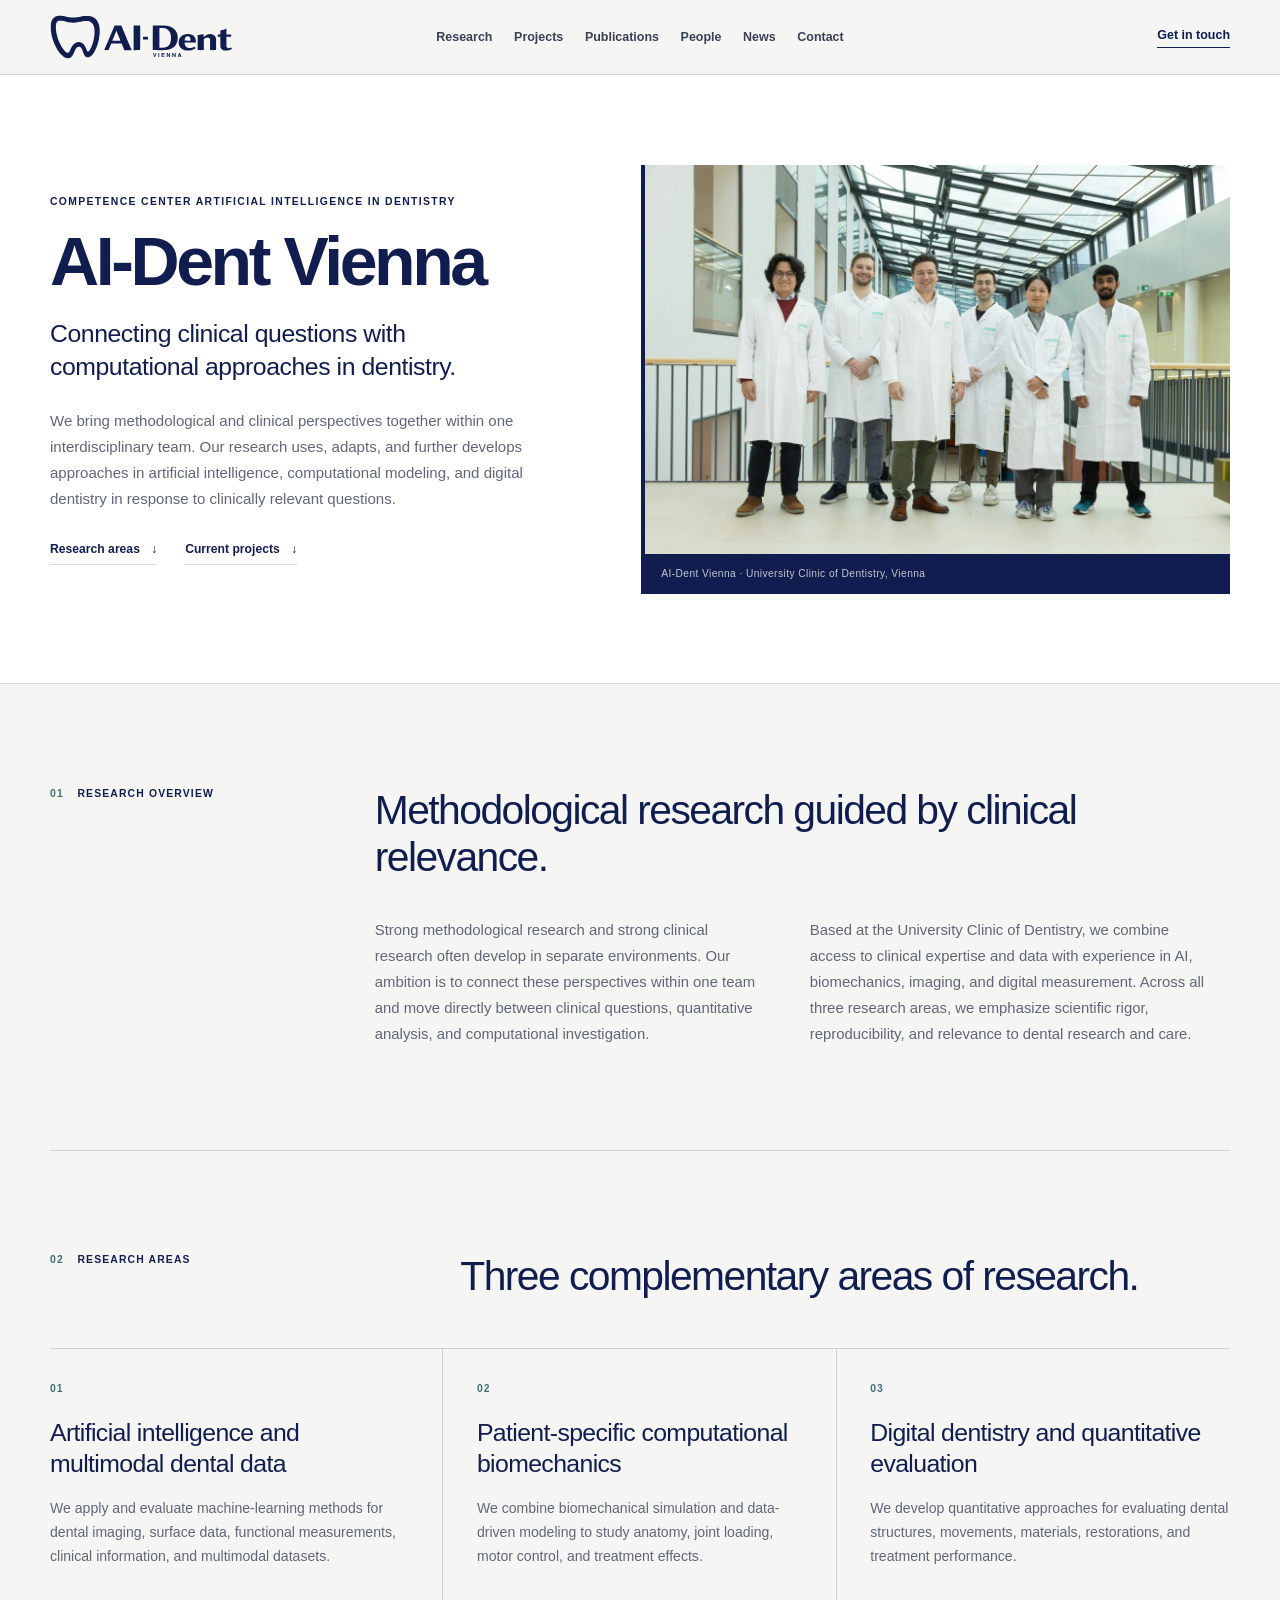
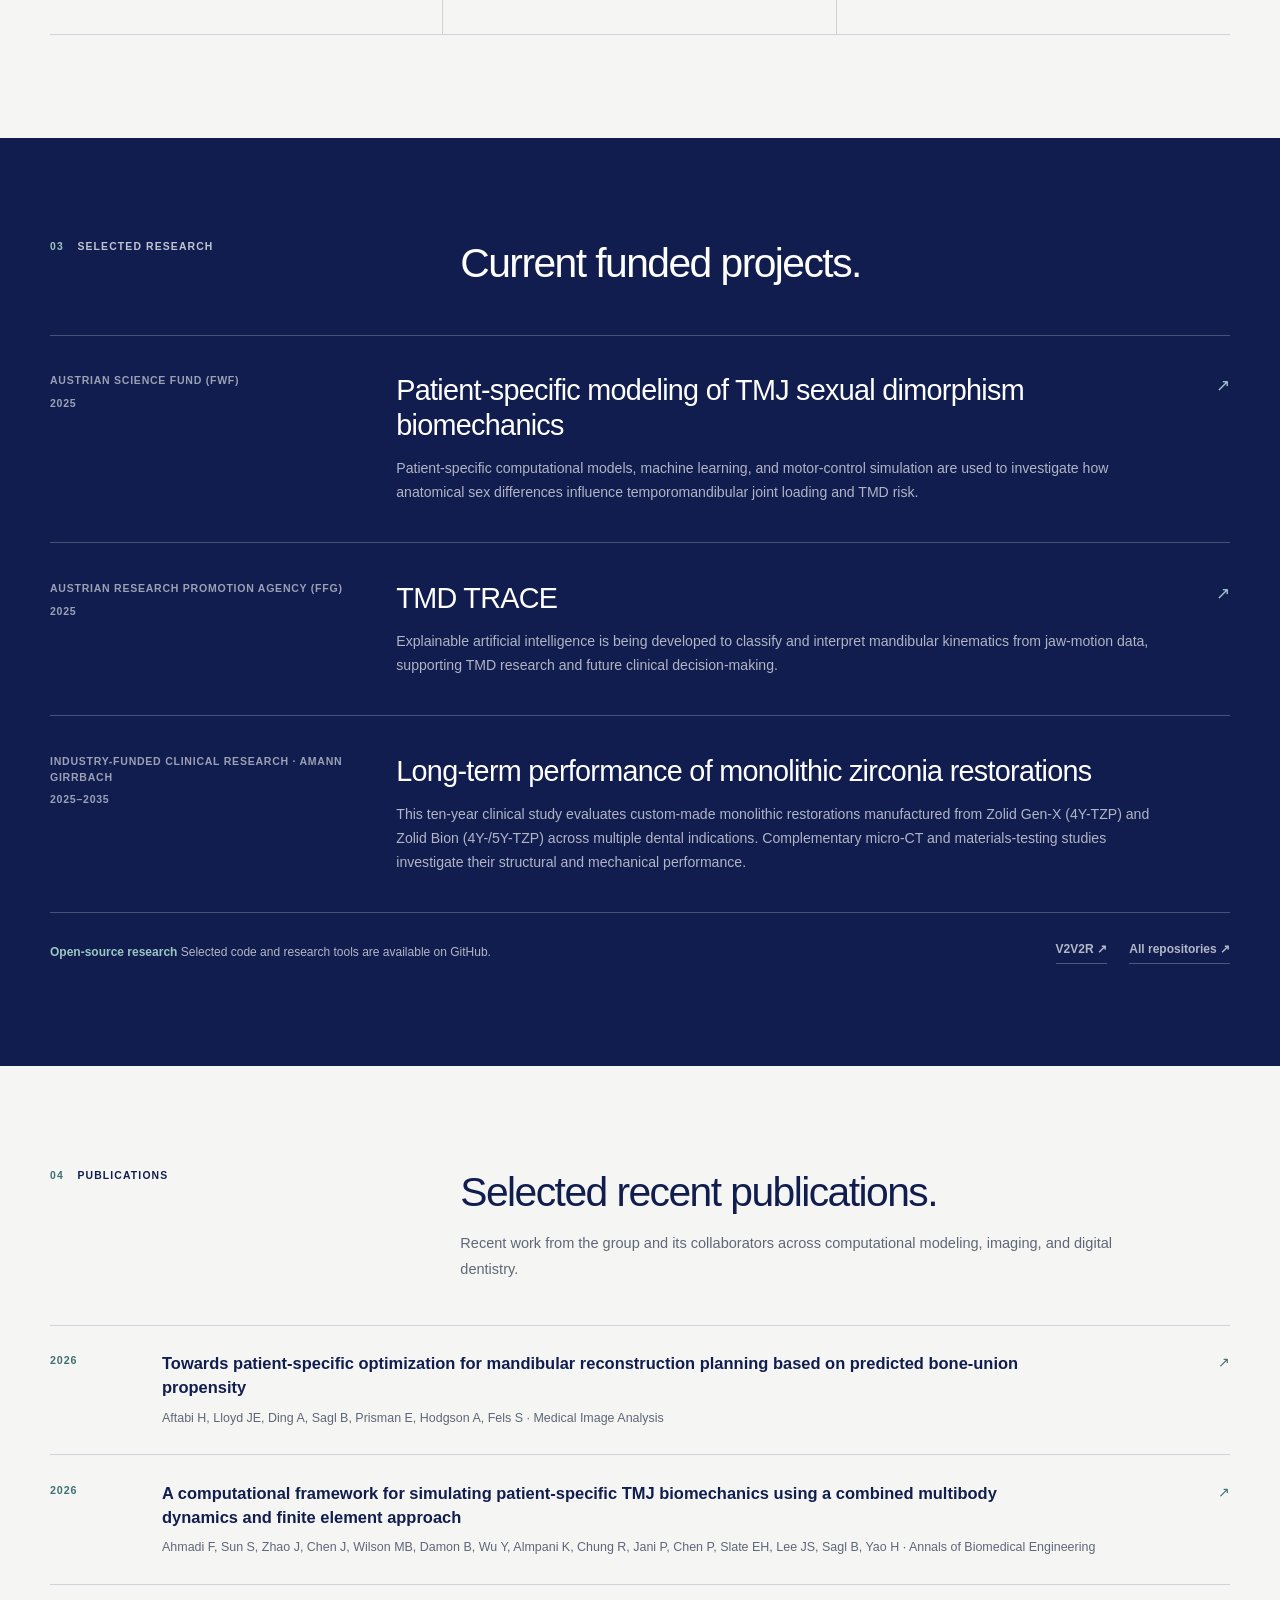
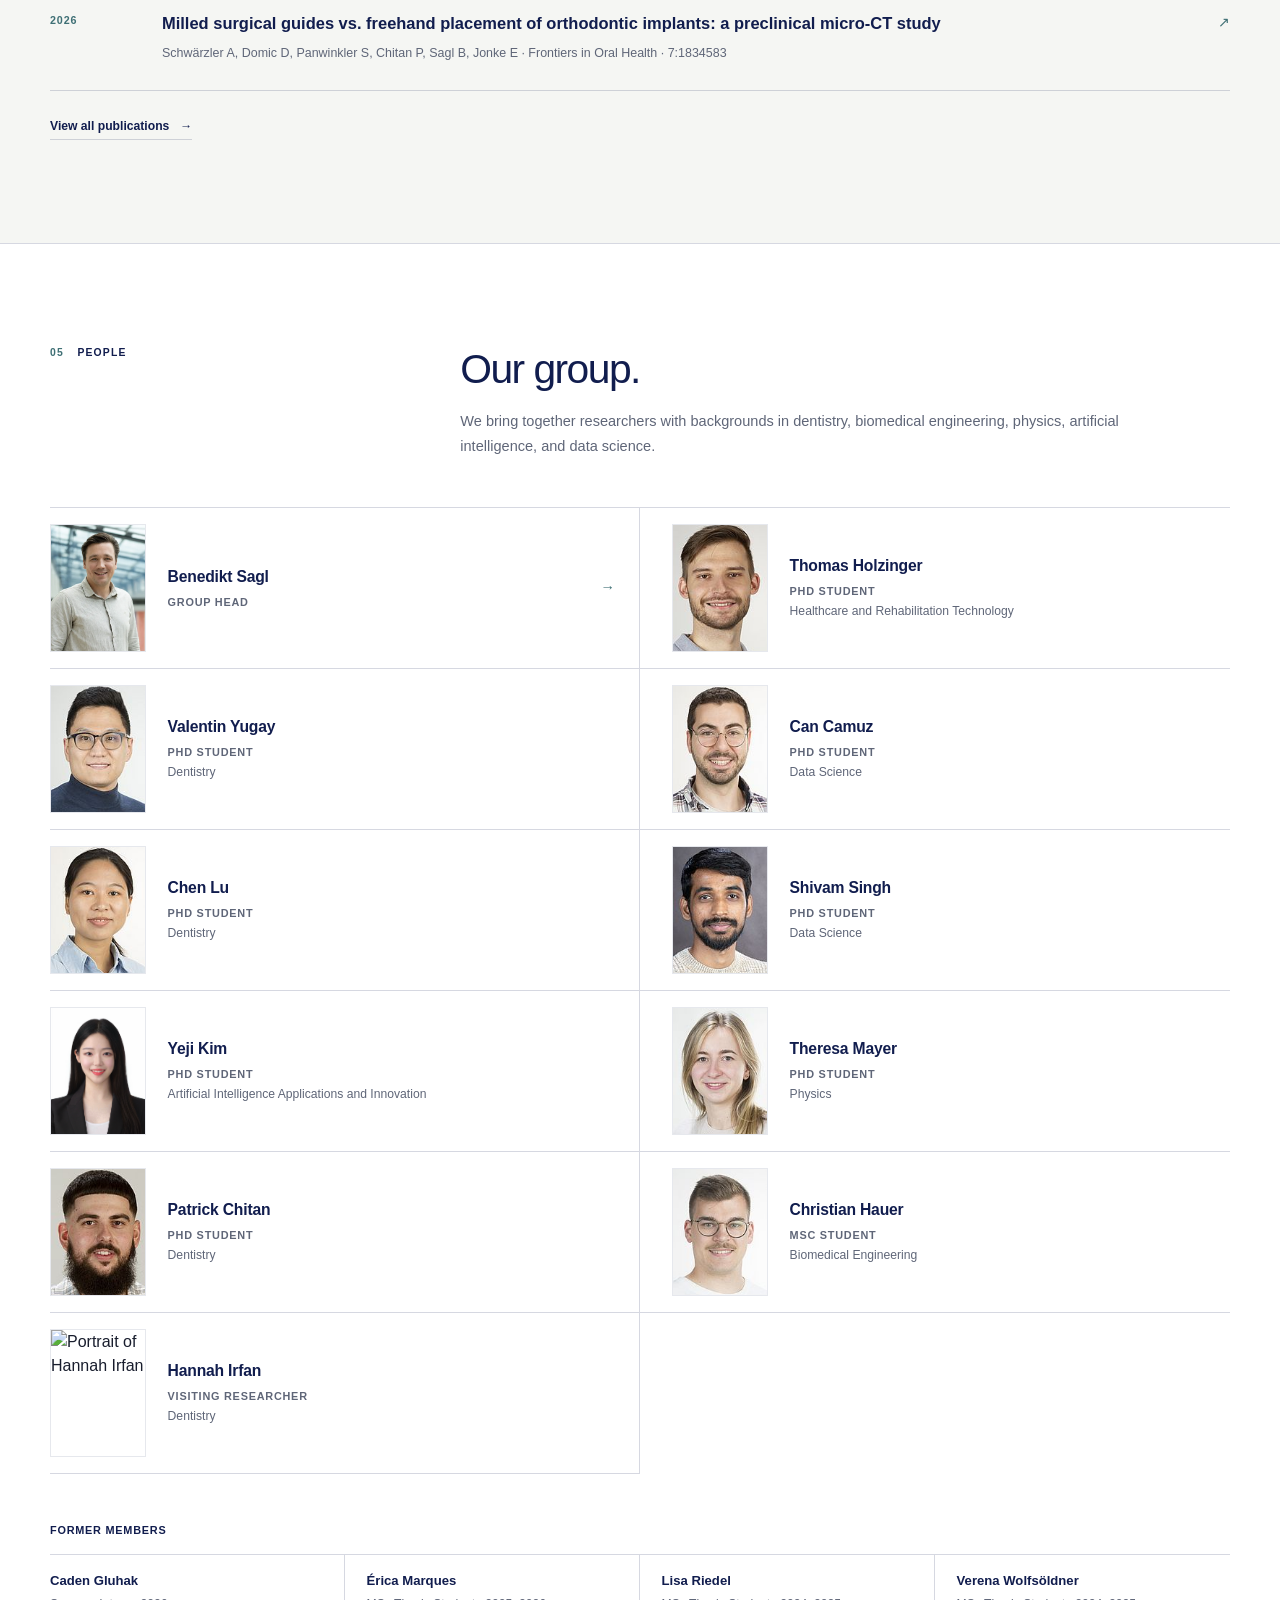
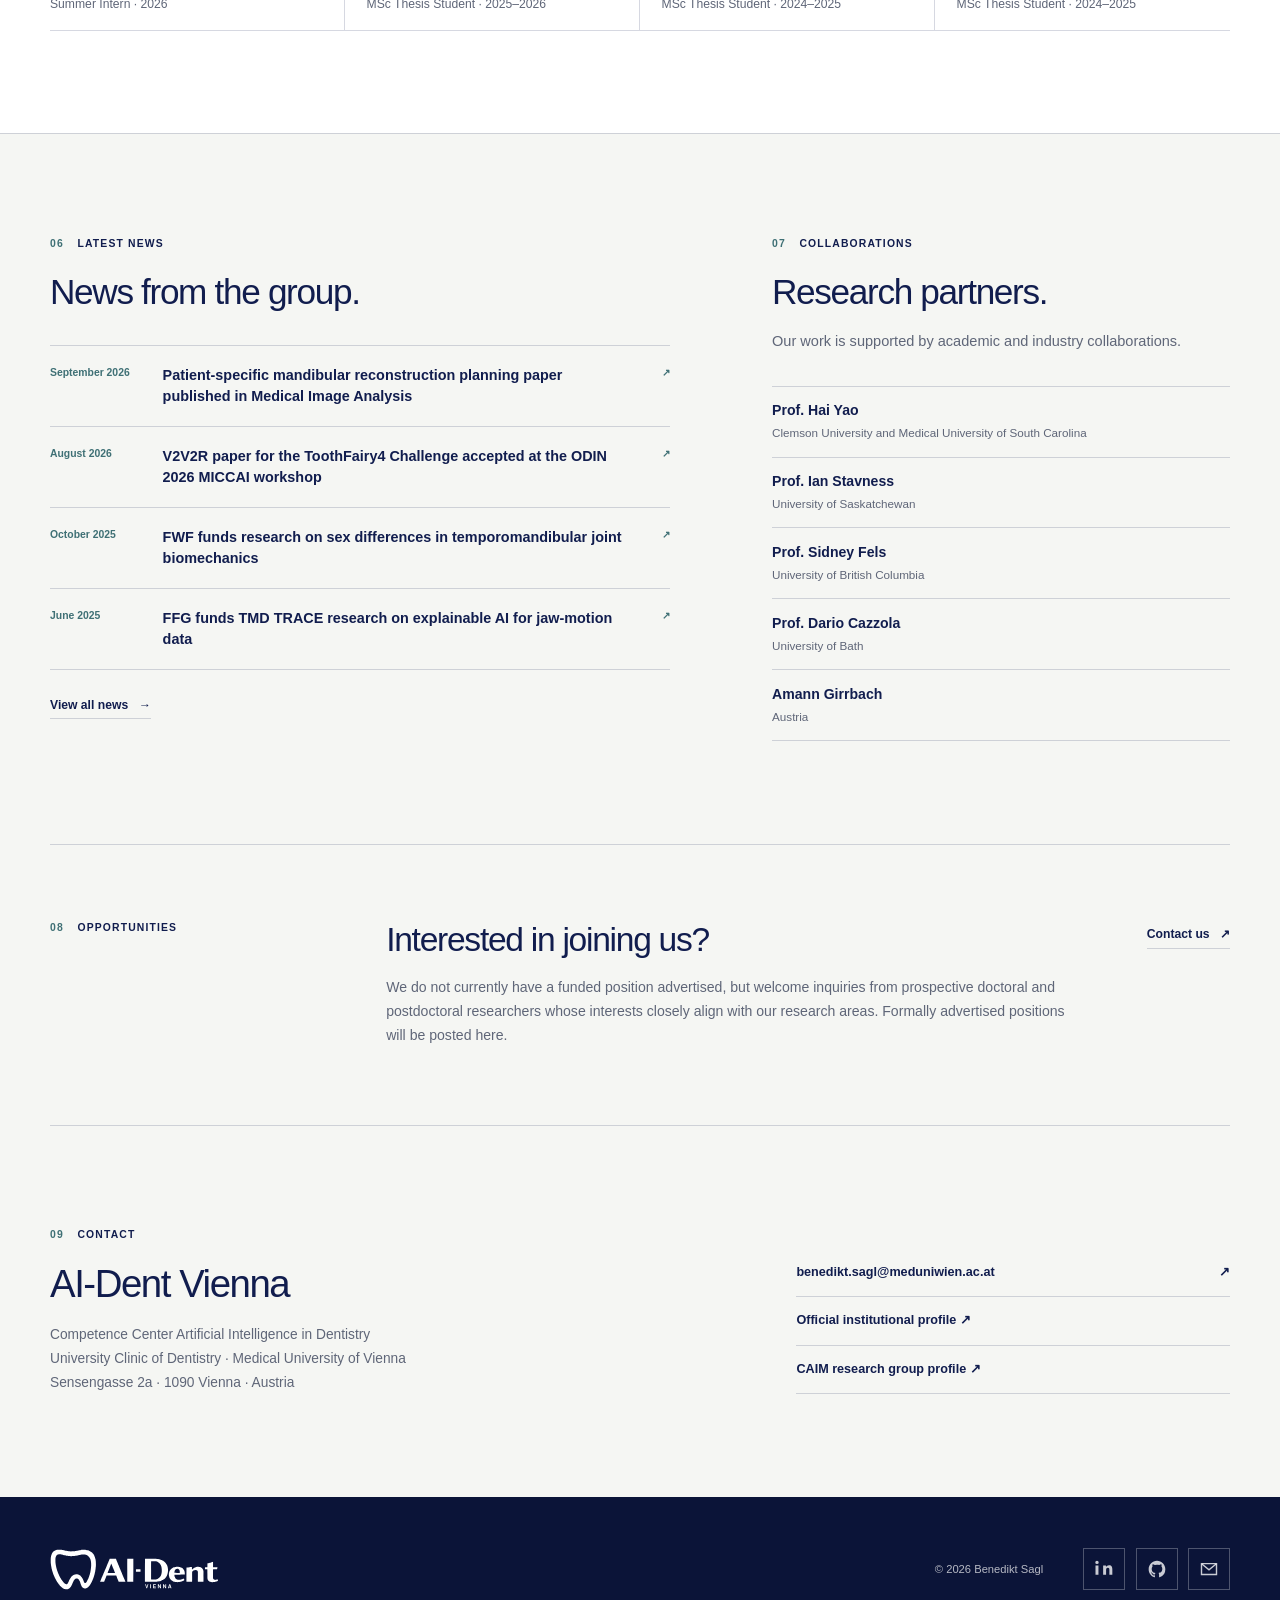
==== index.html @ 82ed61f4 "Add new person card for Hannah Irfan" ====
<!DOCTYPE html>
<html lang="en">
  <head>
    <meta charset="utf-8">
    <meta name="viewport" content="width=device-width, initial-scale=1">
    <link rel="preload" href="./brand/ai-dent-vienna-horizontal-navy.svg" as="image">
    <link rel="preload" href="./team/group.webp" as="image">
    <link rel="preload" href="./brand/ai-dent-vienna-horizontal-white.svg" as="image">
    <link rel="stylesheet" href="./_next/static/chunks/0bwqcjxw25rd7.css" data-precedence="next">
    <link rel="preload" as="script" fetchpriority="low" href="./_next/static/chunks/15xrurgzs99gv.js">
    <script src="./_next/static/chunks/0t2z5hkh7v~~b.js" async=""></script>
    <script src="./_next/static/chunks/07lhk_q6pmm3r.js" async=""></script>
    <script src="./_next/static/chunks/turbopack-08lz5pl99x_po.js" async=""></script>
    <script src="./_next/static/chunks/0dbhjjzl8qfwv.js" async=""></script>
    <title>AI-Dent Vienna | Artificial Intelligence in Dentistry</title>
    <meta name="description" content="AI-Dent Vienna is a research group led by Benedikt Sagl at the Medical University of Vienna, combining AI, computational biomechanics, and digital dentistry.">
    <link rel="canonical" href="https://aidentvienna.org/">
    <link rel="shortcut icon" href="./favicon.svg">
    <link rel="icon" href="./favicon.svg">
    <link rel="apple-touch-icon" href="./favicon.svg">
    <script src="./_next/static/chunks/03~yq9q893hmn.js" nomodule=""></script>
    <script type="application/ld+json">
      {
        "@context": "https://schema.org",
        "@type": "ResearchOrganization",
        "name": "AI-Dent Vienna",
        "alternateName": "Competence Center Artificial Intelligence in Dentistry",
        "url": "https://aidentvienna.org/",
        "email": "benedikt.sagl@meduniwien.ac.at",
        "parentOrganization": {
          "@type": "CollegeOrUniversity",
          "name": "Medical University of Vienna"
        },
        "founder": {
          "@type": "Person",
          "name": "Benedikt Sagl",
          "url": "https://aidentvienna.org/team/benedikt-sagl/"
        }
      }
    </script>
  </head>
  <body class="antialiased">
    <div hidden="">
      <!--$-->
      <!--/$-->
    </div>
    <a class="skip-link" href="#main-content">Skip to content</a>
    <header class="site-header">
      <div class="header-inner">
        <a class="brand-link" href="./" aria-label="AI-Dent Vienna home">
          <img src="./brand/ai-dent-vienna-horizontal-navy.svg" alt="AI-Dent Vienna" width="1260" height="300">
        </a>
        <nav class="desktop-nav" aria-label="Primary navigation">
          <a href="./#research">Research</a>
          <a href="./#projects">Projects</a>
          <a href="./publications/">Publications</a>
          <a href="./#team">People</a>
          <a href="./#news">News</a>
          <a href="./#contact">Contact</a>
        </nav>
        <a class="header-contact" href="mailto:benedikt.sagl@meduniwien.ac.at">Get in touch</a>
      </div>
      <nav class="mobile-nav" aria-label="Mobile navigation">
        <a href="./#research">Research</a>
        <a href="./#projects">Projects</a>
        <a href="./publications/">Publications</a>
        <a href="./#team">People</a>
        <a href="./#news">News</a>
        <a href="./#contact">Contact</a>
      </nav>
    </header>
    <main id="main-content">
      <section class="hero" id="top">
        <div class="hero-inner">
          <div class="hero-copy">
            <p class="eyebrow">Competence Center Artificial Intelligence in Dentistry</p>
            <h1>AI-Dent Vienna</h1>
            <p class="hero-statement">Connecting clinical questions with computational approaches in dentistry.</p>
            <p class="hero-intro">We bring methodological and clinical perspectives together within one interdisciplinary team. Our research uses, adapts, and further develops approaches in artificial intelligence, computational modeling, and digital dentistry in response to clinically relevant questions.</p>
            <div class="hero-links" aria-label="Explore the website">
              <a href="#research">Research areas <span aria-hidden="true">↓</span>
              </a>
              <a href="#projects">Current projects <span aria-hidden="true">↓</span>
              </a>
            </div>
          </div>
          <figure class="hero-photo">
            <img src="./team/group.webp" alt="Members of the AI-Dent Vienna research group at the University Clinic of Dentistry" width="2400" height="1600">
            <figcaption>AI-Dent Vienna · University Clinic of Dentistry, Vienna</figcaption>
          </figure>
        </div>
      </section>
      <section class="overview-section" id="about">
        <div class="section-label">
          <span>01</span>
          <p>Research overview</p>
        </div>
        <div class="overview-content">
          <h2>Methodological research guided by clinical relevance.</h2>
          <div class="overview-text">
            <p>Strong methodological research and strong clinical research often develop in separate environments. Our ambition is to connect these perspectives within one team and move directly between clinical questions, quantitative analysis, and computational investigation.</p>
            <p>Based at the University Clinic of Dentistry, we combine access to clinical expertise and data with experience in AI, biomechanics, imaging, and digital measurement. Across all three research areas, we emphasize scientific rigor, reproducibility, and relevance to dental research and care.</p>
          </div>
        </div>
      </section>
      <section class="research-section" id="research">
        <div class="section-heading">
          <div class="section-label">
            <span>02</span>
            <p>Research areas</p>
          </div>
          <h2>Three complementary areas of research.</h2>
        </div>
        <div class="research-grid">
          <article class="research-item">
            <span class="item-number">01</span>
            <h3>Artificial intelligence and multimodal dental data</h3>
            <p>We apply and evaluate machine-learning methods for dental imaging, surface data, functional measurements, clinical information, and multimodal datasets.</p>
          </article>
          <article class="research-item">
            <span class="item-number">02</span>
            <h3>Patient-specific computational biomechanics</h3>
            <p>We combine biomechanical simulation and data-driven modeling to study anatomy, joint loading, motor control, and treatment effects.</p>
          </article>
          <article class="research-item">
            <span class="item-number">03</span>
            <h3>Digital dentistry and quantitative evaluation</h3>
            <p>We develop quantitative approaches for evaluating dental structures, movements, materials, restorations, and treatment performance.</p>
          </article>
        </div>
      </section>
      <section class="projects-section" id="projects">
        <div class="projects-inner">
          <div class="section-heading projects-heading">
            <div class="section-label section-label-light">
              <span>03</span>
              <p>Selected research</p>
            </div>
            <h2>Current funded projects.</h2>
          </div>
          <div class="projects-list">
            <a href="https://www.meduniwien.ac.at/web/ueber-uns/news/2025/news-im-oktober-2025/fwf-foerdert-projekt-zu-geschlechterunterschieden-bei-kiefergelenkserkrankungen/" class="project-item" target="_blank" rel="noreferrer">
              <div class="project-meta">
                <span>Austrian Science Fund (FWF)</span>
                <span>2025</span>
              </div>
              <div class="project-copy">
                <h3>Patient-specific modeling of TMJ sexual dimorphism biomechanics</h3>
                <p>Patient-specific computational models, machine learning, and motor-control simulation are used to investigate how anatomical sex differences influence temporomandibular joint loading and TMD risk.</p>
              </div>
              <span class="project-arrow" aria-hidden="true">↗</span>
            </a>
            <a href="https://www.meduniwien.ac.at/web/ueber-uns/news/2025/news-im-juni-2025/benedikt-sagl-erhaelt-foerderung-des-ffg/" class="project-item" target="_blank" rel="noreferrer">
              <div class="project-meta">
                <span>Austrian Research Promotion Agency (FFG)</span>
                <span>2025</span>
              </div>
              <div class="project-copy">
                <h3>TMD TRACE</h3>
                <p>Explainable artificial intelligence is being developed to classify and interpret mandibular kinematics from jaw-motion data, supporting TMD research and future clinical decision-making.</p>
              </div>
              <span class="project-arrow" aria-hidden="true">↗</span>
            </a>
            <article class="project-item project-item-static">
              <div class="project-meta">
                <span>Industry-funded clinical research · Amann Girrbach</span>
                <span>2025–2035</span>
              </div>
              <div class="project-copy">
                <h3>Long-term performance of monolithic zirconia restorations</h3>
                <p>This ten-year clinical study evaluates custom-made monolithic restorations manufactured from Zolid Gen-X (4Y-TZP) and Zolid Bion (4Y-/5Y-TZP) across multiple dental indications. Complementary micro-CT and materials-testing studies investigate their structural and mechanical performance.</p>
              </div>
            </article>
          </div>
          <div class="open-source-row">
            <p>
              <span>Open-source research</span> Selected code and research tools are available on GitHub.</p>
            <div>
              <a href="https://github.com/CC-AIDent-Vienna/v2v2R" class="" target="_blank" rel="noreferrer">V2V2R ↗</a>
              <a href="https://github.com/orgs/CC-AIDent-Vienna/repositories" class="" target="_blank" rel="noreferrer">All repositories ↗</a>
            </div>
          </div>
        </div>
      </section>
      <section class="publications-section" id="publications">
        <div class="section-heading publications-heading">
          <div class="section-label">
            <span>04</span>
            <p>Publications</p>
          </div>
          <div>
            <h2>Selected recent publications.</h2>
            <p class="section-intro">Recent work from the group and its collaborators across computational modeling, imaging, and digital dentistry.</p>
          </div>
        </div>
        <div class="publication-list">
          <a href="https://www.sciencedirect.com/science/article/pii/S1361841526003506" class="publication-item publication-link" target="_blank" rel="noreferrer">
            <span>2026</span>
            <div>
              <h3>Towards patient-specific optimization for mandibular reconstruction planning based on predicted bone-union propensity</h3>
              <p>Aftabi H, Lloyd JE, Ding A, Sagl B, Prisman E, Hodgson A, Fels S · Medical Image Analysis</p>
            </div>
            <span class="publication-arrow" aria-hidden="true">↗</span>
          </a>
          <a href="https://doi.org/10.1007/s10439-026-04020-0" class="publication-item publication-link" target="_blank" rel="noreferrer">
            <span>2026</span>
            <div>
              <h3>A computational framework for simulating patient-specific TMJ biomechanics using a combined multibody dynamics and finite element approach</h3>
              <p>Ahmadi F, Sun S, Zhao J, Chen J, Wilson MB, Damon B, Wu Y, Almpani K, Chung R, Jani P, Chen P, Slate EH, Lee JS, Sagl B, Yao H · Annals of Biomedical Engineering</p>
            </div>
            <span class="publication-arrow" aria-hidden="true">↗</span>
          </a>
          <a href="https://doi.org/10.3389/froh.2026.1834583" class="publication-item publication-link" target="_blank" rel="noreferrer">
            <span>2026</span>
            <div>
              <h3>Milled surgical guides vs. freehand placement of orthodontic implants: a preclinical micro-CT study</h3>
              <p>Schwärzler A, Domic D, Panwinkler S, Chitan P, Sagl B, Jonke E · Frontiers in Oral Health · 7:1834583</p>
            </div>
            <span class="publication-arrow" aria-hidden="true">↗</span>
          </a>
        </div>
        <a href="./publications/" class="text-link">View all publications <span aria-hidden="true">→</span>
        </a>
      </section>
      <section class="team-section" id="team">
        <div class="team-inner">
          <div class="section-heading team-heading">
            <div class="section-label">
              <span>05</span>
              <p>People</p>
            </div>
            <div>
              <h2>Our group.</h2>
              <p class="section-intro">We bring together researchers with backgrounds in dentistry, biomedical engineering, physics, artificial intelligence, and data science.</p>
            </div>
          </div>
          <div class="team-grid">
            <a class="person-card person-card-link" href="./team/benedikt-sagl/">
              <img src="./team/benedikt-sagl.webp" alt="Portrait of Benedikt Sagl" width="160" height="160" loading="lazy">
              <div class="person-copy">
                <h3>Benedikt Sagl</h3>
                <p class="person-role">Group Head</p>
              </div>
              <span class="person-card-arrow" aria-hidden="true">→</span>
              <span class="sr-only">View the brief CV of <!-- -->Benedikt Sagl</span>
            </a>
            <article class="person-card">
              <img src="./team/thomas-holzinger.jpg" alt="Portrait of Thomas Holzinger" width="160" height="160" loading="lazy">
              <div class="person-copy">
                <h3>Thomas Holzinger</h3>
                <p class="person-role">PhD Student</p>
                <p class="person-background">Healthcare and Rehabilitation Technology</p>
              </div>
            </article>
            <article class="person-card">
              <img src="./team/valentin-yugay.jpg" alt="Portrait of Valentin Yugay" width="160" height="160" loading="lazy">
              <div class="person-copy">
                <h3>Valentin Yugay</h3>
                <p class="person-role">PhD Student</p>
                <p class="person-background">Dentistry</p>
              </div>
            </article>
            <article class="person-card">
              <img src="./team/can-camuz.jpg" alt="Portrait of Can Camuz" width="160" height="160" loading="lazy">
              <div class="person-copy">
                <h3>Can Camuz</h3>
                <p class="person-role">PhD Student</p>
                <p class="person-background">Data Science</p>
              </div>
            </article>
            <article class="person-card">
              <img src="./team/chen-lu.jpg" alt="Portrait of Chen Lu" width="160" height="160" loading="lazy">
              <div class="person-copy">
                <h3>Chen Lu</h3>
                <p class="person-role">PhD Student</p>
                <p class="person-background">Dentistry</p>
              </div>
            </article>
            <article class="person-card">
              <img src="./team/shivam-singh.jpg" alt="Portrait of Shivam Singh" width="160" height="160" loading="lazy">
              <div class="person-copy">
                <h3>Shivam Singh</h3>
                <p class="person-role">PhD Student</p>
                <p class="person-background">Data Science</p>
              </div>
            </article>
            <article class="person-card">
              <img src="./team/yeji-kim.png" alt="Portrait of Yeji Kim" width="160" height="160" loading="lazy">
              <div class="person-copy">
                <h3>Yeji Kim</h3>
                <p class="person-role">PhD Student</p>
                <p class="person-background">Artificial Intelligence Applications and Innovation</p>
              </div>
            </article>
            <article class="person-card">
              <img src="./team/theresa-mayer.jpg" alt="Portrait of Theresa Mayer" width="160" height="160" loading="lazy">
              <div class="person-copy">
                <h3>Theresa Mayer</h3>
                <p class="person-role">PhD Student</p>
                <p class="person-background">Physics</p>
              </div>
            </article>
            <article class="person-card">
              <img src="./team/patrick-chitan.png" alt="Portrait of Patrick Chitan" width="160" height="160" loading="lazy">
              <div class="person-copy">
                <h3>Patrick Chitan</h3>
                <p class="person-role">PhD Student</p>
                <p class="person-background">Dentistry</p>
              </div>
            </article>
            <article class="person-card">
              <img src="./team/christian-hauer.png" alt="Portrait of Christian Hauer" width="160" height="160" loading="lazy">
              <div class="person-copy">
                <h3>Christian Hauer</h3>
                <p class="person-role">MSc Student</p>
                <p class="person-background">Biomedical Engineering</p>
              </div>
            </article>                      
          <article class="person-card">
            <img src="./team/hannah-irfan.webp" alt="Portrait of Hannah Irfan" width="160" height="160" loading="lazy">
            <div class="person-copy">
              <h3>Hannah Irfan</h3>
              <p class="person-role">Visiting Researcher</p>
              <p class="person-background">Dentistry</p>
          </div>
          </article>
          </div>
          <div class="former-members">
            <h3>Former members</h3>
            <ul class="former-members-list">
              <li>
                <span class="former-member-name">Caden Gluhak</span>
                <span class="former-member-details">Summer Intern · 2026</span>
              </li>
              <li>
                <span class="former-member-name">Érica Marques</span>
                <span class="former-member-details">MSc Thesis Student · 2025–2026</span>
              </li>
              <li>
                <span class="former-member-name">Lisa Riedel</span>
                <span class="former-member-details">MSc Thesis Student · 2024–2025</span>
              </li>
              <li>
                <span class="former-member-name">Verena Wolfsöldner</span>
                <span class="former-member-details">MSc Thesis Student · 2024–2025</span>
              </li>
            </ul>
          </div>
        </div>
      </section>
      <section class="updates-section" id="news">
        <div class="updates-grid">
          <div class="news-column">
            <div class="section-label compact-label">
              <span>06</span>
              <p>Latest news</p>
            </div>
            <h2>News from the group.</h2>
            <div class="news-list">
              <a href="https://www.sciencedirect.com/science/article/pii/S1361841526003506" class="news-item" target="_blank" rel="noreferrer">
                <span>September 2026</span>
                <h3>Patient-specific mandibular reconstruction planning paper published in Medical Image Analysis</h3>
                <span aria-hidden="true">↗</span>
              </a>
              <a href="https://github.com/CC-AIDent-Vienna/v2v2R" class="news-item" target="_blank" rel="noreferrer">
                <span>August 2026</span>
                <h3>V2V2R paper for the ToothFairy4 Challenge accepted at the ODIN 2026 MICCAI workshop</h3>
                <span aria-hidden="true">↗</span>
              </a>
              <a href="https://www.meduniwien.ac.at/web/ueber-uns/news/2025/news-im-oktober-2025/fwf-foerdert-projekt-zu-geschlechterunterschieden-bei-kiefergelenkserkrankungen/" class="news-item" target="_blank" rel="noreferrer">
                <span>October 2025</span>
                <h3>FWF funds research on sex differences in temporomandibular joint biomechanics</h3>
                <span aria-hidden="true">↗</span>
              </a>
              <a href="https://www.meduniwien.ac.at/web/ueber-uns/news/2025/news-im-juni-2025/benedikt-sagl-erhaelt-foerderung-des-ffg/" class="news-item" target="_blank" rel="noreferrer">
                <span>June 2025</span>
                <h3>FFG funds TMD TRACE research on explainable AI for jaw-motion data</h3>
                <span aria-hidden="true">↗</span>
              </a>
            </div>
            <a class="text-link" href="news/">View all news <span aria-hidden="true">→</span></a>
          </div>
          <div class="collaborators-column">
            <div class="section-label compact-label">
              <span>07</span>
              <p>Collaborations</p>
            </div>
            <h2>Research partners.</h2>
            <p class="section-intro">Our work is supported by academic and industry collaborations.</p>
            <div class="collaborator-list">
              <div class="collaborator-item">
                <h3>Prof. Hai Yao</h3>
                <p>Clemson University and Medical University of South Carolina</p>
              </div>
              <div class="collaborator-item">
                <h3>Prof. Ian Stavness</h3>
                <p>University of Saskatchewan</p>
              </div>
              <div class="collaborator-item">
                <h3>Prof. Sidney Fels</h3>
                <p>University of British Columbia</p>
              </div>
              <div class="collaborator-item">
                <h3>Prof. Dario Cazzola</h3>
                <p>University of Bath</p>
              </div>
              <div class="collaborator-item">
                <h3>Amann Girrbach</h3>
                <p>Austria</p>
              </div>
            </div>
          </div>
        </div>
      </section>
      <section class="opportunities-section" id="opportunities">
        <div class="section-label">
          <span>08</span>
          <p>Opportunities</p>
        </div>
        <div>
          <h2>Interested in joining us?</h2>
          <p>We do not currently have a funded position advertised, but welcome inquiries from prospective doctoral and postdoctoral researchers whose interests closely align with our research areas. Formally advertised positions will be posted here.</p>
        </div>
        <a class="text-link" href="mailto:benedikt.sagl@meduniwien.ac.at">Contact us <span aria-hidden="true">↗</span>
        </a>
      </section>
      <section class="contact-section" id="contact">
        <div>
          <div class="section-label contact-label">
            <span>09</span>
            <p>Contact</p>
          </div>
          <h2>AI-Dent Vienna</h2>
          <p>Competence Center Artificial Intelligence in Dentistry<br>University Clinic of Dentistry · Medical University of Vienna<br>Sensengasse 2a · 1090 Vienna · Austria</p>
        </div>
        <div class="contact-links">
          <a href="mailto:benedikt.sagl@meduniwien.ac.at">benedikt.sagl@meduniwien.ac.at <span aria-hidden="true">↗</span>
          </a>
          <a href="https://www.unizahnklinik-wien.at/forschung/grundlagenforschung/competence-center-artificial-intelligence/" class="" target="_blank" rel="noreferrer">Official institutional profile ↗</a>
          <a href="https://caim.meduniwien.ac.at/en/labs/ai-dent-sagl-group/" class="" target="_blank" rel="noreferrer">CAIM research group profile ↗</a>
        </div>
      </section>
    </main>
    <footer class="site-footer">
      <div class="footer-inner">
        <img src="./brand/ai-dent-vienna-horizontal-white.svg" alt="AI-Dent Vienna" width="1260" height="300">
        <p>© <!-- -->2026<!-- --> Benedikt Sagl</p>
        <div class="social-links" aria-label="AI-Dent Vienna online">
          <a href="https://www.linkedin.com/in/benedikt-sagl/" class="social-link" target="_blank" rel="noreferrer">
            <svg viewbox="0 0 24 24" aria-hidden="true">
              <path fill="currentColor" d="M5.35 7.65H1.8V19h3.55V7.65ZM3.58 2A2.06 2.06 0 1 0 3.6 6.12 2.06 2.06 0 0 0 3.58 2ZM18.08 7.38a4.08 4.08 0 0 0-3.67 2.02h-.05V7.65h-3.4V19h3.54v-5.62c0-1.48.28-2.92 2.12-2.92 1.82 0 1.84 1.7 1.84 3.02V19H22v-6.23c0-3.06-.66-5.39-3.92-5.39Z"></path>
            </svg>
            <span class="sr-only">Benedikt Sagl on LinkedIn</span>
          </a>
          <a href="https://github.com/CC-AIDent-Vienna" class="social-link" target="_blank" rel="noreferrer">
            <svg viewbox="0 0 24 24" aria-hidden="true">
              <path fill="currentColor" d="M12 2C6.48 2 2 6.6 2 12.27c0 4.53 2.87 8.38 6.84 9.74.5.1.68-.22.68-.49v-1.91c-2.78.62-3.37-1.2-3.37-1.2-.45-1.18-1.11-1.5-1.11-1.5-.91-.64.07-.62.07-.62 1 .08 1.53 1.06 1.53 1.06.9 1.57 2.35 1.12 2.92.85.09-.67.35-1.12.64-1.38-2.22-.26-4.56-1.14-4.56-5.08 0-1.12.39-2.04 1.03-2.76-.1-.26-.45-1.31.1-2.72 0 0 .84-.28 2.75 1.05A9.34 9.34 0 0 1 12 6.97c.85 0 1.69.12 2.49.34 1.91-1.33 2.75-1.05 2.75-1.05.55 1.41.2 2.46.1 2.72.64.72 1.03 1.64 1.03 2.76 0 3.95-2.34 4.82-4.57 5.07.36.32.68.95.68 1.91v2.8c0 .27.18.59.69.49A10.25 10.25 0 0 0 22 12.27C22 6.6 17.52 2 12 2Z"></path>
            </svg>
            <span class="sr-only">AI-Dent Vienna on GitHub</span>
          </a>
          <a href="mailto:benedikt.sagl@meduniwien.ac.at" class="social-link">
            <svg viewbox="0 0 24 24" aria-hidden="true" fill="none">
              <path d="M3 5.5h18v13H3z" stroke="currentColor"></path>
              <path d="m3.5 6 8.5 7 8.5-7" stroke="currentColor"></path>
            </svg>
            <span class="sr-only">Email AI-Dent Vienna</span>
          </a>
        </div>
      </div>
    </footer>
    <!--$-->
    <!--/$-->
    <script src="./_next/static/chunks/15xrurgzs99gv.js" id="_R_" async=""></script>
    <script>(self.__next_f=self.__next_f||[]).push([0])</script>
    <script>self.__next_f.push([1,"1:\"$Sreact.fragment\"\n2:I[39756,[\"/_next/static/chunks/0dbhjjzl8qfwv.js\"],\"default\"]\n3:I[37457,[\"/_next/static/chunks/0dbhjjzl8qfwv.js\"],\"default\"]\n10:I[68027,[\"/_next/static/chunks/0dbhjjzl8qfwv.js\"],\"default\",1]\n:HL[\"/_next/static/chunks/0bwqcjxw25rd7.css\",\"style\"]\n:HL[\"/brand/ai-dent-vienna-horizontal-navy.svg\",\"image\"]\n:HL[\"/team/group.webp\",\"image\"]\n"])</script>
    <script>self.__next_f.push([1,"0:{\"P\":null,\"c\":[\"\",\"\"],\"q\":\"\",\"i\":false,\"f\":[[[\"\",{\"children\":[\"__PAGE__\",{}]},\"$undefined\",\"$undefined\",16],[[\"$\",\"$1\",\"c\",{\"children\":[[[\"$\",\"link\",\"0\",{\"rel\":\"stylesheet\",\"href\":\"/_next/static/chunks/0bwqcjxw25rd7.css\",\"precedence\":\"next\",\"crossOrigin\":\"$undefined\",\"nonce\":\"$undefined\"}],[\"$\",\"script\",\"script-0\",{\"src\":\"/_next/static/chunks/0dbhjjzl8qfwv.js\",\"async\":true,\"nonce\":\"$undefined\"}]],[\"$\",\"html\",null,{\"lang\":\"en\",\"children\":[\"$\",\"body\",null,{\"className\":\"antialiased\",\"children\":[\"$\",\"$L2\",null,{\"parallelRouterKey\":\"children\",\"error\":\"$undefined\",\"errorStyles\":\"$undefined\",\"errorScripts\":\"$undefined\",\"template\":[\"$\",\"$L3\",null,{}],\"templateStyles\":\"$undefined\",\"templateScripts\":\"$undefined\",\"notFound\":[[[\"$\",\"title\",null,{\"children\":\"404: This page could not be found.\"}],[\"$\",\"div\",null,{\"style\":{\"fontFamily\":\"system-ui,\\\"Segoe UI\\\",Roboto,Helvetica,Arial,sans-serif,\\\"Apple Color Emoji\\\",\\\"Segoe UI Emoji\\\"\",\"height\":\"100vh\",\"textAlign\":\"center\",\"display\":\"flex\",\"flexDirection\":\"column\",\"alignItems\":\"center\",\"justifyContent\":\"center\"},\"children\":[\"$\",\"div\",null,{\"children\":[[\"$\",\"style\",null,{\"dangerouslySetInnerHTML\":{\"__html\":\"body{color:#000;background:#fff;margin:0}.next-error-h1{border-right:1px solid rgba(0,0,0,.3)}@media (prefers-color-scheme:dark){body{color:#fff;background:#000}.next-error-h1{border-right:1px solid rgba(255,255,255,.3)}}\"}}],[\"$\",\"h1\",null,{\"className\":\"next-error-h1\",\"style\":{\"display\":\"inline-block\",\"margin\":\"0 20px 0 0\",\"padding\":\"0 23px 0 0\",\"fontSize\":24,\"fontWeight\":500,\"verticalAlign\":\"top\",\"lineHeight\":\"49px\"},\"children\":404}],[\"$\",\"div\",null,{\"style\":{\"display\":\"inline-block\"},\"children\":[\"$\",\"h2\",null,{\"style\":{\"fontSize\":14,\"fontWeight\":400,\"lineHeight\":\"49px\",\"margin\":0},\"children\":\"This page could not be found.\"}]}]]}]}]],[]],\"forbidden\":\"$undefined\",\"unauthorized\":\"$undefined\"}]}]}]]}],{\"children\":[[\"$\",\"$1\",\"c\",{\"children\":[[[\"$\",\"a\",null,{\"className\":\"skip-link\",\"href\":\"#main-content\",\"children\":\"Skip to content\"}],[\"$\",\"header\",null,{\"className\":\"site-header\",\"children\":[[\"$\",\"div\",null,{\"className\":\"header-inner\",\"children\":[[\"$\",\"a\",null,{\"className\":\"brand-link\",\"href\":\"/\",\"aria-label\":\"AI-Dent Vienna home\",\"children\":[\"$\",\"img\",null,{\"src\":\"/brand/ai-dent-vienna-horizontal-navy.svg\",\"alt\":\"AI-Dent Vienna\",\"width\":\"1260\",\"height\":\"300\"}]}],[\"$\",\"nav\",null,{\"className\":\"desktop-nav\",\"aria-label\":\"Primary navigation\",\"children\":[[\"$\",\"a\",null,{\"href\":\"/#research\",\"children\":\"Research\"}],[\"$\",\"a\",null,{\"href\":\"/#projects\",\"children\":\"Projects\"}],[\"$\",\"a\",null,{\"href\":\"/publications\",\"children\":\"Publications\"}],[\"$\",\"a\",null,{\"href\":\"/#team\",\"children\":\"People\"}],[\"$\",\"a\",null,{\"href\":\"/#news\",\"children\":\"News\"}],[\"$\",\"a\",null,{\"href\":\"/#contact\",\"children\":\"Contact\"}]]}],[\"$\",\"a\",null,{\"className\":\"header-contact\",\"href\":\"mailto:benedikt.sagl@meduniwien.ac.at\",\"children\":\"Get in touch\"}]]}],[\"$\",\"nav\",null,{\"className\":\"mobile-nav\",\"aria-label\":\"Mobile navigation\",\"children\":[[\"$\",\"a\",null,{\"href\":\"/#research\",\"children\":\"Research\"}],[\"$\",\"a\",null,{\"href\":\"/#projects\",\"children\":\"Projects\"}],[\"$\",\"a\",null,{\"href\":\"/publications\",\"children\":\"Publications\"}],[\"$\",\"a\",null,{\"href\":\"/#team\",\"children\":\"People\"}],[\"$\",\"a\",null,{\"href\":\"/#news\",\"children\":\"News\"}],[\"$\",\"a\",null,{\"href\":\"/#contact\",\"children\":\"Contact\"}]]}]]}],[\"$\",\"main\",null,{\"id\":\"main-content\",\"children\":[[\"$\",\"section\",null,{\"className\":\"hero\",\"id\":\"top\",\"children\":[\"$\",\"div\",null,{\"className\":\"hero-inner\",\"children\":[[\"$\",\"div\",null,{\"className\":\"hero-copy\",\"children\":[[\"$\",\"p\",null,{\"className\":\"eyebrow\",\"children\":\"Competence Center Artificial Intelligence in Dentistry\"}],[\"$\",\"h1\",null,{\"children\":\"AI-Dent Vienna\"}],[\"$\",\"p\",null,{\"className\":\"hero-statement\",\"children\":\"Connecting clinical questions with computational approaches in dentistry.\"}],[\"$\",\"p\",null,{\"className\":\"hero-intro\",\"children\":\"We bring methodological and clinical perspectives together within one interdisciplinary team. Our research uses, adapts, and further develops approaches in artificial intelligence, computational modeling, and digital dentistry in response to clinically relevant questions.\"}],[\"$\",\"div\",null,{\"className\":\"hero-links\",\"aria-label\":\"Explore the website\",\"children\":[[\"$\",\"a\",null,{\"href\":\"#research\",\"children\":[\"Research areas \",[\"$\",\"span\",null,{\"aria-hidden\":\"true\",\"children\":\"↓\"}]]}],[\"$\",\"a\",null,{\"href\":\"#projects\",\"children\":[\"Current projects \",[\"$\",\"span\",null,{\"aria-hidden\":\"true\",\"children\":\"↓\"}]]}]]}]]}],[\"$\",\"figure\",null,{\"className\":\"hero-photo\",\"children\":[[\"$\",\"img\",null,{\"src\":\"/team/group.webp\",\"alt\":\"Members of the AI-Dent Vienna research group at the University Clinic of Dentistry\",\"width\":\"2400\",\"height\":\"1600\"}],\"$L4\"]}]]}]}],\"$L5\",\"$L6\",\"$L7\",\"$L8\",\"$L9\",\"$La\",\"$Lb\",\"$Lc\"]}],\"$Ld\"],null,\"$Le\"]}],{},null,false,null]},null,false,null],\"$Lf\",false]],\"m\":\"$undefined\",\"G\":[\"$10\",[\"$L11\"]],\"S\":true,\"h\":null,\"s\":\"$undefined\",\"l\":\"$undefined\",\"p\":\"$undefined\",\"d\":\"$undefined\",\"b\":\"wd0xWJQnYktEUK6Ac0LHb\"}\n"])</script>
    <script>self.__next_f.push([1,"15:I[97367,[\"/_next/static/chunks/0dbhjjzl8qfwv.js\"],\"OutletBoundary\"]\n16:\"$Sreact.suspense\"\n18:I[97367,[\"/_next/static/chunks/0dbhjjzl8qfwv.js\"],\"ViewportBoundary\"]\n1a:I[97367,[\"/_next/static/chunks/0dbhjjzl8qfwv.js\"],\"MetadataBoundary\"]\n:HL[\"/brand/ai-dent-vienna-horizontal-white.svg\",\"image\"]\n4:[\"$\",\"figcaption\",null,{\"children\":\"AI-Dent Vienna · University Clinic of Dentistry, Vienna\"}]\n5:[\"$\",\"section\",null,{\"className\":\"overview-section\",\"id\":\"about\",\"children\":[[\"$\",\"div\",null,{\"className\":\"section-label\",\"children\":[[\"$\",\"span\",null,{\"children\":\"01\"}],[\"$\",\"p\",null,{\"children\":\"Research overview\"}]]}],[\"$\",\"div\",null,{\"className\":\"overview-content\",\"children\":[[\"$\",\"h2\",null,{\"children\":\"Methodological research guided by clinical relevance.\"}],[\"$\",\"div\",null,{\"className\":\"overview-text\",\"children\":[[\"$\",\"p\",null,{\"children\":\"Strong methodological research and strong clinical research often develop in separate environments. Our ambition is to connect these perspectives within one team and move directly between clinical questions, quantitative analysis, and computational investigation.\"}],[\"$\",\"p\",null,{\"children\":\"Based at the University Clinic of Dentistry, we combine access to clinical expertise and data with experience in AI, biomechanics, imaging, and digital measurement. Across all three research areas, we emphasize scientific rigor, reproducibility, and relevance to dental research and care.\"}]]}]]}]]}]\n"])</script>
    <script>self.__next_f.push([1,"6:[\"$\",\"section\",null,{\"className\":\"research-section\",\"id\":\"research\",\"children\":[[\"$\",\"div\",null,{\"className\":\"section-heading\",\"children\":[[\"$\",\"div\",null,{\"className\":\"section-label\",\"children\":[[\"$\",\"span\",null,{\"children\":\"02\"}],[\"$\",\"p\",null,{\"children\":\"Research areas\"}]]}],[\"$\",\"h2\",null,{\"children\":\"Three complementary areas of research.\"}]]}],[\"$\",\"div\",null,{\"className\":\"research-grid\",\"children\":[[\"$\",\"article\",\"01\",{\"className\":\"research-item\",\"children\":[[\"$\",\"span\",null,{\"className\":\"item-number\",\"children\":\"01\"}],[\"$\",\"h3\",null,{\"children\":\"Artificial intelligence and multimodal dental data\"}],[\"$\",\"p\",null,{\"children\":\"We apply and evaluate machine-learning methods for dental imaging, surface data, functional measurements, clinical information, and multimodal datasets.\"}]]}],[\"$\",\"article\",\"02\",{\"className\":\"research-item\",\"children\":[[\"$\",\"span\",null,{\"className\":\"item-number\",\"children\":\"02\"}],[\"$\",\"h3\",null,{\"children\":\"Patient-specific computational biomechanics\"}],[\"$\",\"p\",null,{\"children\":\"We combine biomechanical simulation and data-driven modeling to study anatomy, joint loading, motor control, and treatment effects.\"}]]}],[\"$\",\"article\",\"03\",{\"className\":\"research-item\",\"children\":[[\"$\",\"span\",null,{\"className\":\"item-number\",\"children\":\"03\"}],[\"$\",\"h3\",null,{\"children\":\"Digital dentistry and quantitative evaluation\"}],[\"$\",\"p\",null,{\"children\":\"We develop quantitative approaches for evaluating dental structures, movements, materials, restorations, and treatment performance.\"}]]}]]}]]}]\n"])</script>
    <script>self.__next_f.push([1,"7:[\"$\",\"section\",null,{\"className\":\"projects-section\",\"id\":\"projects\",\"children\":[\"$\",\"div\",null,{\"className\":\"projects-inner\",\"children\":[[\"$\",\"div\",null,{\"className\":\"section-heading projects-heading\",\"children\":[[\"$\",\"div\",null,{\"className\":\"section-label section-label-light\",\"children\":[[\"$\",\"span\",null,{\"children\":\"03\"}],[\"$\",\"p\",null,{\"children\":\"Selected research\"}]]}],[\"$\",\"h2\",null,{\"children\":\"Current funded projects.\"}]]}],[\"$\",\"div\",null,{\"className\":\"projects-list\",\"children\":[[\"$\",\"a\",\"Patient-specific modeling of TMJ sexual dimorphism biomechanics\",{\"href\":\"https://www.meduniwien.ac.at/web/ueber-uns/news/2025/news-im-oktober-2025/fwf-foerdert-projekt-zu-geschlechterunterschieden-bei-kiefergelenkserkrankungen/\",\"className\":\"project-item\",\"target\":\"_blank\",\"rel\":\"noreferrer\",\"children\":[[\"$\",\"div\",null,{\"className\":\"project-meta\",\"children\":[[\"$\",\"span\",null,{\"children\":\"Austrian Science Fund (FWF)\"}],[\"$\",\"span\",null,{\"children\":\"2025\"}]]}],[\"$\",\"div\",null,{\"className\":\"project-copy\",\"children\":[[\"$\",\"h3\",null,{\"children\":\"Patient-specific modeling of TMJ sexual dimorphism biomechanics\"}],[\"$\",\"p\",null,{\"children\":\"Patient-specific computational models, machine learning, and motor-control simulation are used to investigate how anatomical sex differences influence temporomandibular joint loading and TMD risk.\"}]]}],[\"$\",\"span\",null,{\"className\":\"project-arrow\",\"aria-hidden\":\"true\",\"children\":\"↗\"}]]}],[\"$\",\"a\",\"TMD TRACE\",{\"href\":\"https://www.meduniwien.ac.at/web/ueber-uns/news/2025/news-im-juni-2025/benedikt-sagl-erhaelt-foerderung-des-ffg/\",\"className\":\"project-item\",\"target\":\"_blank\",\"rel\":\"noreferrer\",\"children\":[[\"$\",\"div\",null,{\"className\":\"project-meta\",\"children\":[[\"$\",\"span\",null,{\"children\":\"Austrian Research Promotion Agency (FFG)\"}],[\"$\",\"span\",null,{\"children\":\"2025\"}]]}],[\"$\",\"div\",null,{\"className\":\"project-copy\",\"children\":[[\"$\",\"h3\",null,{\"children\":\"TMD TRACE\"}],[\"$\",\"p\",null,{\"children\":\"Explainable artificial intelligence is being developed to classify and interpret mandibular kinematics from jaw-motion data, supporting TMD research and future clinical decision-making.\"}]]}],[\"$\",\"span\",null,{\"className\":\"project-arrow\",\"aria-hidden\":\"true\",\"children\":\"↗\"}]]}],[\"$\",\"article\",\"Long-term performance of monolithic zirconia restorations\",{\"className\":\"project-item project-item-static\",\"children\":[[\"$\",\"div\",null,{\"className\":\"project-meta\",\"children\":[[\"$\",\"span\",null,{\"children\":\"Industry-funded clinical research · Amann Girrbach\"}],[\"$\",\"span\",null,{\"children\":\"2025–2035\"}]]}],[\"$\",\"div\",null,{\"className\":\"project-copy\",\"children\":[[\"$\",\"h3\",null,{\"children\":\"Long-term performance of monolithic zirconia restorations\"}],[\"$\",\"p\",null,{\"children\":\"This ten-year clinical study evaluates custom-made monolithic restorations manufactured from Zolid Gen-X (4Y-TZP) and Zolid Bion (4Y-/5Y-TZP) across multiple dental indications. Complementary micro-CT and materials-testing studies investigate their structural and mechanical performance.\"}]]}],null]}]]}],[\"$\",\"div\",null,{\"className\":\"open-source-row\",\"children\":[[\"$\",\"p\",null,{\"children\":[[\"$\",\"span\",null,{\"children\":\"Open-source research\"}],\" Selected code and research tools are available on GitHub.\"]}],[\"$\",\"div\",null,{\"children\":[[\"$\",\"a\",null,{\"href\":\"https://github.com/CC-AIDent-Vienna/v2v2R\",\"className\":\"\",\"target\":\"_blank\",\"rel\":\"noreferrer\",\"children\":\"V2V2R ↗\"}],[\"$\",\"a\",null,{\"href\":\"https://github.com/orgs/CC-AIDent-Vienna/repositories\",\"className\":\"\",\"target\":\"_blank\",\"rel\":\"noreferrer\",\"children\":\"All repositories ↗\"}]]}]]}]]}]}]\n"])</script>
    <script>self.__next_f.push([1,"8:[\"$\",\"section\",null,{\"className\":\"publications-section\",\"id\":\"publications\",\"children\":[[\"$\",\"div\",null,{\"className\":\"section-heading publications-heading\",\"children\":[[\"$\",\"div\",null,{\"className\":\"section-label\",\"children\":[[\"$\",\"span\",null,{\"children\":\"04\"}],[\"$\",\"p\",null,{\"children\":\"Publications\"}]]}],[\"$\",\"div\",null,{\"children\":[[\"$\",\"h2\",null,{\"children\":\"Selected recent publications.\"}],[\"$\",\"p\",null,{\"className\":\"section-intro\",\"children\":\"Recent work from the group and its collaborators across computational modeling, imaging, and digital dentistry.\"}]]}]]}],[\"$\",\"div\",null,{\"className\":\"publication-list\",\"children\":[[\"$\",\"a\",\"Towards patient-specific optimization for mandibular reconstruction planning based on predicted bone-union propensity\",{\"href\":\"https://www.sciencedirect.com/science/article/pii/S1361841526003506\",\"className\":\"publication-item publication-link\",\"target\":\"_blank\",\"rel\":\"noreferrer\",\"children\":[[\"$\",\"span\",null,{\"children\":\"2026\"}],[\"$\",\"div\",null,{\"children\":[[\"$\",\"h3\",null,{\"children\":\"Towards patient-specific optimization for mandibular reconstruction planning based on predicted bone-union propensity\"}],[\"$\",\"p\",null,{\"children\":\"Aftabi H, Lloyd JE, Ding A, Sagl B, Prisman E, Hodgson A, Fels S · Medical Image Analysis\"}]]}],[\"$\",\"span\",null,{\"className\":\"publication-arrow\",\"aria-hidden\":\"true\",\"children\":\"↗\"}]]}],[\"$\",\"a\",\"A computational framework for simulating patient-specific TMJ biomechanics using a combined multibody dynamics and finite element approach\",{\"href\":\"https://doi.org/10.1007/s10439-026-04020-0\",\"className\":\"publication-item publication-link\",\"target\":\"_blank\",\"rel\":\"noreferrer\",\"children\":[[\"$\",\"span\",null,{\"children\":\"2026\"}],[\"$\",\"div\",null,{\"children\":[[\"$\",\"h3\",null,{\"children\":\"A computational framework for simulating patient-specific TMJ biomechanics using a combined multibody dynamics and finite element approach\"}],[\"$\",\"p\",null,{\"children\":\"Ahmadi F, Sun S, Zhao J, Chen J, Wilson MB, Damon B, Wu Y, Almpani K, Chung R, Jani P, Chen P, Slate EH, Lee JS, Sagl B, Yao H · Annals of Biomedical Engineering\"}]]}],[\"$\",\"span\",null,{\"className\":\"publication-arrow\",\"aria-hidden\":\"true\",\"children\":\"↗\"}]]}],[\"$\",\"a\",\"Milled surgical guides vs. freehand placement of orthodontic implants: a preclinical micro-CT study\",{\"href\":\"https://doi.org/10.3389/froh.2026.1834583\",\"className\":\"publication-item publication-link\",\"target\":\"_blank\",\"rel\":\"noreferrer\",\"children\":[[\"$\",\"span\",null,{\"children\":\"2026\"}],[\"$\",\"div\",null,{\"children\":[[\"$\",\"h3\",null,{\"children\":\"Milled surgical guides vs. freehand placement of orthodontic implants: a preclinical micro-CT study\"}],[\"$\",\"p\",null,{\"children\":\"Schwärzler A, Domic D, Panwinkler S, Chitan P, Sagl B, Jonke E · Frontiers in Oral Health · 7:1834583\"}]]}],[\"$\",\"span\",null,{\"className\":\"publication-arrow\",\"aria-hidden\":\"true\",\"children\":\"↗\"}]]}]]}],[\"$\",\"a\",null,{\"href\":\"/publications\",\"className\":\"text-link\",\"children\":[\"View all publications \",[\"$\",\"span\",null,{\"aria-hidden\":\"true\",\"children\":\"→\"}]]}]]}]\n"])</script>
    <script>self.__next_f.push([1,"9:[\"$\",\"section\",null,{\"className\":\"team-section\",\"id\":\"team\",\"children\":[\"$\",\"div\",null,{\"className\":\"team-inner\",\"children\":[[\"$\",\"div\",null,{\"className\":\"section-heading team-heading\",\"children\":[[\"$\",\"div\",null,{\"className\":\"section-label\",\"children\":[[\"$\",\"span\",null,{\"children\":\"05\"}],[\"$\",\"p\",null,{\"children\":\"People\"}]]}],[\"$\",\"div\",null,{\"children\":[[\"$\",\"h2\",null,{\"children\":\"Our group.\"}],[\"$\",\"p\",null,{\"className\":\"section-intro\",\"children\":\"We bring together researchers with backgrounds in dentistry, biomedical engineering, physics, artificial intelligence, and data science.\"}]]}]]}],[\"$\",\"div\",null,{\"className\":\"team-grid\",\"children\":[[\"$\",\"a\",\"Benedikt Sagl\",{\"className\":\"person-card person-card-link\",\"href\":\"/team/benedikt-sagl\",\"children\":[[[\"$\",\"img\",null,{\"src\":\"/team/benedikt-sagl.webp\",\"alt\":\"Portrait of Benedikt Sagl\",\"width\":\"160\",\"height\":\"160\",\"loading\":\"lazy\"}],[\"$\",\"div\",null,{\"className\":\"person-copy\",\"children\":[[\"$\",\"h3\",null,{\"children\":\"Benedikt Sagl\"}],[\"$\",\"p\",null,{\"className\":\"person-role\",\"children\":\"Group Head\"}],null]}]],[\"$\",\"span\",null,{\"className\":\"person-card-arrow\",\"aria-hidden\":\"true\",\"children\":\"→\"}],[\"$\",\"span\",null,{\"className\":\"sr-only\",\"children\":[\"View the brief CV of \",\"Benedikt Sagl\"]}]]}],[\"$\",\"article\",\"Thomas Holzinger\",{\"className\":\"person-card\",\"children\":[[\"$\",\"img\",null,{\"src\":\"/team/thomas-holzinger.jpg\",\"alt\":\"Portrait of Thomas Holzinger\",\"width\":\"160\",\"height\":\"160\",\"loading\":\"lazy\"}],[\"$\",\"div\",null,{\"className\":\"person-copy\",\"children\":[[\"$\",\"h3\",null,{\"children\":\"Thomas Holzinger\"}],[\"$\",\"p\",null,{\"className\":\"person-role\",\"children\":\"PhD Student\"}],[\"$\",\"p\",null,{\"className\":\"person-background\",\"children\":\"Healthcare and Rehabilitation Technology\"}]]}]]}],[\"$\",\"article\",\"Valentin Yugay\",{\"className\":\"person-card\",\"children\":[[\"$\",\"img\",null,{\"src\":\"/team/valentin-yugay.jpg\",\"alt\":\"Portrait of Valentin Yugay\",\"width\":\"160\",\"height\":\"160\",\"loading\":\"lazy\"}],[\"$\",\"div\",null,{\"className\":\"person-copy\",\"children\":[[\"$\",\"h3\",null,{\"children\":\"Valentin Yugay\"}],[\"$\",\"p\",null,{\"className\":\"person-role\",\"children\":\"PhD Student\"}],[\"$\",\"p\",null,{\"className\":\"person-background\",\"children\":\"Dentistry\"}]]}]]}],[\"$\",\"article\",\"Can Camuz\",{\"className\":\"person-card\",\"children\":[[\"$\",\"img\",null,{\"src\":\"/team/can-camuz.jpg\",\"alt\":\"Portrait of Can Camuz\",\"width\":\"160\",\"height\":\"160\",\"loading\":\"lazy\"}],[\"$\",\"div\",null,{\"className\":\"person-copy\",\"children\":[[\"$\",\"h3\",null,{\"children\":\"Can Camuz\"}],[\"$\",\"p\",null,{\"className\":\"person-role\",\"children\":\"PhD Student\"}],[\"$\",\"p\",null,{\"className\":\"person-background\",\"children\":\"Data Science\"}]]}]]}],[\"$\",\"article\",\"Chen Lu\",{\"className\":\"person-card\",\"children\":[[\"$\",\"img\",null,{\"src\":\"/team/chen-lu.jpg\",\"alt\":\"Portrait of Chen Lu\",\"width\":\"160\",\"height\":\"160\",\"loading\":\"lazy\"}],[\"$\",\"div\",null,{\"className\":\"person-copy\",\"children\":[[\"$\",\"h3\",null,{\"children\":\"Chen Lu\"}],[\"$\",\"p\",null,{\"className\":\"person-role\",\"children\":\"PhD Student\"}],[\"$\",\"p\",null,{\"className\":\"person-background\",\"children\":\"Dentistry\"}]]}]]}],[\"$\",\"article\",\"Shivam Singh\",{\"className\":\"person-card\",\"children\":[[\"$\",\"img\",null,{\"src\":\"/team/shivam-singh.jpg\",\"alt\":\"Portrait of Shivam Singh\",\"width\":\"160\",\"height\":\"160\",\"loading\":\"lazy\"}],[\"$\",\"div\",null,{\"className\":\"person-copy\",\"children\":[[\"$\",\"h3\",null,{\"children\":\"Shivam Singh\"}],[\"$\",\"p\",null,{\"className\":\"person-role\",\"children\":\"PhD Student\"}],[\"$\",\"p\",null,{\"className\":\"person-background\",\"children\":\"Data Science\"}]]}]]}],[\"$\",\"article\",\"Yeji Kim\",{\"className\":\"person-card\",\"children\":[[\"$\",\"img\",null,{\"src\":\"/team/yeji-kim.png\",\"alt\":\"Portrait of Yeji Kim\",\"width\":\"160\",\"height\":\"160\",\"loading\":\"lazy\"}],[\"$\",\"div\",null,{\"className\":\"person-copy\",\"children\":[[\"$\",\"h3\",null,{\"children\":\"Yeji Kim\"}],[\"$\",\"p\",null,{\"className\":\"person-role\",\"children\":\"PhD Student\"}],[\"$\",\"p\",null,{\"className\":\"person-background\",\"children\":\"Artificial Intelligence Applications and Innovation\"}]]}]]}],[\"$\",\"article\",\"Theresa Mayer\",{\"className\":\"person-card\",\"children\":[[\"$\",\"img\",null,{\"src\":\"/team/theresa-mayer.jpg\",\"alt\":\"Portrait of Theresa Mayer\",\"width\":\"160\",\"height\":\"160\",\"loading\":\"lazy\"}],[\"$\",\"div\",null,{\"className\":\"person-copy\",\"children\":[[\"$\",\"h3\",null,{\"children\":\"Theresa Mayer\"}],[\"$\",\"p\",null,{\"className\":\"person-role\",\"children\":\"PhD Student\"}],[\"$\",\"p\",null,{\"className\":\"person-background\",\"children\":\"Physics\"}]]}]]}],[\"$\",\"article\",\"Patrick Chitan\",{\"className\":\"person-card\",\"children\":[[\"$\",\"img\",null,{\"src\":\"/team/patrick-chitan.png\",\"alt\":\"Portrait of Patrick Chitan\",\"width\":\"160\",\"height\":\"160\",\"loading\":\"lazy\"}],[\"$\",\"div\",null,{\"className\":\"person-copy\",\"children\":[[\"$\",\"h3\",null,{\"children\":\"Patrick Chitan\"}],\"$L12\",\"$L13\"]}]]}],\"$L14\"]}],[\"$\",\"div\",null,{\"className\":\"former-members\",\"children\":[[\"$\",\"h3\",null,{\"children\":\"Former members\"}],[\"$\",\"ul\",null,{\"className\":\"former-members-list\",\"children\":[[\"$\",\"li\",\"Caden Gluhak\",{\"children\":[[\"$\",\"span\",null,{\"className\":\"former-member-name\",\"children\":\"Caden Gluhak\"}],[\"$\",\"span\",null,{\"className\":\"former-member-details\",\"children\":\"Summer Intern · 2026\"}]]}],[\"$\",\"li\",\"Érica Marques\",{\"children\":[[\"$\",\"span\",null,{\"className\":\"former-member-name\",\"children\":\"Érica Marques\"}],[\"$\",\"span\",null,{\"className\":\"former-member-details\",\"children\":\"MSc Thesis Student · 2025–2026\"}]]}],[\"$\",\"li\",\"Lisa Riedel\",{\"children\":[[\"$\",\"span\",null,{\"className\":\"former-member-name\",\"children\":\"Lisa Riedel\"}],[\"$\",\"span\",null,{\"className\":\"former-member-details\",\"children\":\"MSc Thesis Student · 2024–2025\"}]]}],[\"$\",\"li\",\"Verena Wolfsöldner\",{\"children\":[[\"$\",\"span\",null,{\"className\":\"former-member-name\",\"children\":\"Verena Wolfsöldner\"}],[\"$\",\"span\",null,{\"className\":\"former-member-details\",\"children\":\"MSc Thesis Student · 2024–2025\"}]]}]]}]]}]]}]}]\n"])</script>
    <script>self.__next_f.push([1,"a:[\"$\",\"section\",null,{\"className\":\"updates-section\",\"id\":\"news\",\"children\":[\"$\",\"div\",null,{\"className\":\"updates-grid\",\"children\":[[\"$\",\"div\",null,{\"className\":\"news-column\",\"children\":[[\"$\",\"div\",null,{\"className\":\"section-label compact-label\",\"children\":[[\"$\",\"span\",null,{\"children\":\"06\"}],[\"$\",\"p\",null,{\"children\":\"Latest news\"}]]}],[\"$\",\"h2\",null,{\"children\":\"News from the group.\"}],[\"$\",\"div\",null,{\"className\":\"news-list\",\"children\":[[\"$\",\"a\",\"Patient-specific mandibular reconstruction planning paper published in Medical Image Analysis\",{\"href\":\"https://www.sciencedirect.com/science/article/pii/S1361841526003506\",\"className\":\"news-item\",\"target\":\"_blank\",\"rel\":\"noreferrer\",\"children\":[[\"$\",\"span\",null,{\"children\":\"September 2026\"}],[\"$\",\"h3\",null,{\"children\":\"Patient-specific mandibular reconstruction planning paper published in Medical Image Analysis\"}],[\"$\",\"span\",null,{\"aria-hidden\":\"true\",\"children\":\"↗\"}]]}],[\"$\",\"a\",\"V2V2R paper for the ToothFairy4 Challenge accepted at the ODIN 2026 MICCAI workshop\",{\"href\":\"https://github.com/CC-AIDent-Vienna/v2v2R\",\"className\":\"news-item\",\"target\":\"_blank\",\"rel\":\"noreferrer\",\"children\":[[\"$\",\"span\",null,{\"children\":\"August 2026\"}],[\"$\",\"h3\",null,{\"children\":\"V2V2R paper for the ToothFairy4 Challenge accepted at the ODIN 2026 MICCAI workshop\"}],[\"$\",\"span\",null,{\"aria-hidden\":\"true\",\"children\":\"↗\"}]]}],[\"$\",\"a\",\"FWF funds research on sex differences in temporomandibular joint biomechanics\",{\"href\":\"https://www.meduniwien.ac.at/web/ueber-uns/news/2025/news-im-oktober-2025/fwf-foerdert-projekt-zu-geschlechterunterschieden-bei-kiefergelenkserkrankungen/\",\"className\":\"news-item\",\"target\":\"_blank\",\"rel\":\"noreferrer\",\"children\":[[\"$\",\"span\",null,{\"children\":\"October 2025\"}],[\"$\",\"h3\",null,{\"children\":\"FWF funds research on sex differences in temporomandibular joint biomechanics\"}],[\"$\",\"span\",null,{\"aria-hidden\":\"true\",\"children\":\"↗\"}]]}],[\"$\",\"a\",\"FFG funds TMD TRACE research on explainable AI for jaw-motion data\",{\"href\":\"https://www.meduniwien.ac.at/web/ueber-uns/news/2025/news-im-juni-2025/benedikt-sagl-erhaelt-foerderung-des-ffg/\",\"className\":\"news-item\",\"target\":\"_blank\",\"rel\":\"noreferrer\",\"children\":[[\"$\",\"span\",null,{\"children\":\"June 2025\"}],[\"$\",\"h3\",null,{\"children\":\"FFG funds TMD TRACE research on explainable AI for jaw-motion data\"}],[\"$\",\"span\",null,{\"aria-hidden\":\"true\",\"children\":\"↗\"}]]}]]}],[\"$\",\"a\",null,{\"className\":\"text-link\",\"href\":\"/news\",\"children\":[\"View all news \",[\"$\",\"span\",null,{\"aria-hidden\":\"true\",\"children\":\"→\"}]]}]]}],[\"$\",\"div\",null,{\"className\":\"collaborators-column\",\"children\":[[\"$\",\"div\",null,{\"className\":\"section-label compact-label\",\"children\":[[\"$\",\"span\",null,{\"children\":\"07\"}],[\"$\",\"p\",null,{\"children\":\"Collaborations\"}]]}],[\"$\",\"h2\",null,{\"children\":\"Research partners.\"}],[\"$\",\"p\",null,{\"className\":\"section-intro\",\"children\":\"Our work is supported by academic and industry collaborations.\"}],[\"$\",\"div\",null,{\"className\":\"collaborator-list\",\"children\":[[\"$\",\"div\",\"Prof. Hai Yao\",{\"className\":\"collaborator-item\",\"children\":[[\"$\",\"h3\",null,{\"children\":\"Prof. Hai Yao\"}],[\"$\",\"p\",null,{\"children\":\"Clemson University and Medical University of South Carolina\"}]]}],[\"$\",\"div\",\"Prof. Ian Stavness\",{\"className\":\"collaborator-item\",\"children\":[[\"$\",\"h3\",null,{\"children\":\"Prof. Ian Stavness\"}],[\"$\",\"p\",null,{\"children\":\"University of Saskatchewan\"}]]}],[\"$\",\"div\",\"Prof. Sidney Fels\",{\"className\":\"collaborator-item\",\"children\":[[\"$\",\"h3\",null,{\"children\":\"Prof. Sidney Fels\"}],[\"$\",\"p\",null,{\"children\":\"University of British Columbia\"}]]}],[\"$\",\"div\",\"Prof. Dario Cazzola\",{\"className\":\"collaborator-item\",\"children\":[[\"$\",\"h3\",null,{\"children\":\"Prof. Dario Cazzola\"}],[\"$\",\"p\",null,{\"children\":\"University of Bath\"}]]}],[\"$\",\"div\",\"Amann Girrbach\",{\"className\":\"collaborator-item\",\"children\":[[\"$\",\"h3\",null,{\"children\":\"Amann Girrbach\"}],[\"$\",\"p\",null,{\"children\":\"Austria\"}]]}]]}]]}]]}]}]\n"])</script>
    <script>self.__next_f.push([1,"b:[\"$\",\"section\",null,{\"className\":\"opportunities-section\",\"id\":\"opportunities\",\"children\":[[\"$\",\"div\",null,{\"className\":\"section-label\",\"children\":[[\"$\",\"span\",null,{\"children\":\"08\"}],[\"$\",\"p\",null,{\"children\":\"Opportunities\"}]]}],[\"$\",\"div\",null,{\"children\":[[\"$\",\"h2\",null,{\"children\":\"Interested in joining us?\"}],[\"$\",\"p\",null,{\"children\":\"We do not currently have a funded position advertised, but welcome inquiries from prospective doctoral and postdoctoral researchers whose interests closely align with our research areas. Formally advertised positions will be posted here.\"}]]}],[\"$\",\"a\",null,{\"className\":\"text-link\",\"href\":\"mailto:benedikt.sagl@meduniwien.ac.at\",\"children\":[\"Contact us \",[\"$\",\"span\",null,{\"aria-hidden\":\"true\",\"children\":\"↗\"}]]}]]}]\nc:[\"$\",\"section\",null,{\"className\":\"contact-section\",\"id\":\"contact\",\"children\":[[\"$\",\"div\",null,{\"children\":[[\"$\",\"div\",null,{\"className\":\"section-label contact-label\",\"children\":[[\"$\",\"span\",null,{\"children\":\"09\"}],[\"$\",\"p\",null,{\"children\":\"Contact\"}]]}],[\"$\",\"h2\",null,{\"children\":\"AI-Dent Vienna\"}],[\"$\",\"p\",null,{\"children\":[\"Competence Center Artificial Intelligence in Dentistry\",[\"$\",\"br\",null,{}],\"University Clinic of Dentistry · Medical University of Vienna\",[\"$\",\"br\",null,{}],\"Sensengasse 2a · 1090 Vienna · Austria\"]}]]}],[\"$\",\"div\",null,{\"className\":\"contact-links\",\"children\":[[\"$\",\"a\",null,{\"href\":\"mailto:benedikt.sagl@meduniwien.ac.at\",\"children\":[\"benedikt.sagl@meduniwien.ac.at \",[\"$\",\"span\",null,{\"aria-hidden\":\"true\",\"children\":\"↗\"}]]}],[\"$\",\"a\",null,{\"href\":\"https://www.unizahnklinik-wien.at/forschung/grundlagenforschung/competence-center-artificial-intelligence/\",\"className\":\"\",\"target\":\"_blank\",\"rel\":\"noreferrer\",\"children\":\"Official institutional profile ↗\"}],[\"$\",\"a\",null,{\"href\":\"https://caim.meduniwien.ac.at/en/labs/ai-dent-sagl-group/\",\"className\":\"\",\"target\":\"_blank\",\"rel\":\"noreferrer\",\"children\":\"CAIM research group profile ↗\"}]]}]]}]\n"])</script>
    <script>self.__next_f.push([1,"d:[\"$\",\"footer\",null,{\"className\":\"site-footer\",\"children\":[\"$\",\"div\",null,{\"className\":\"footer-inner\",\"children\":[[\"$\",\"img\",null,{\"src\":\"/brand/ai-dent-vienna-horizontal-white.svg\",\"alt\":\"AI-Dent Vienna\",\"width\":\"1260\",\"height\":\"300\"}],[\"$\",\"p\",null,{\"children\":[\"© \",2026,\" Benedikt Sagl\"]}],[\"$\",\"div\",null,{\"className\":\"social-links\",\"aria-label\":\"AI-Dent Vienna online\",\"children\":[[\"$\",\"a\",null,{\"href\":\"https://www.linkedin.com/in/benedikt-sagl/\",\"className\":\"social-link\",\"target\":\"_blank\",\"rel\":\"noreferrer\",\"children\":[[\"$\",\"svg\",null,{\"viewBox\":\"0 0 24 24\",\"aria-hidden\":\"true\",\"children\":[\"$\",\"path\",null,{\"fill\":\"currentColor\",\"d\":\"M5.35 7.65H1.8V19h3.55V7.65ZM3.58 2A2.06 2.06 0 1 0 3.6 6.12 2.06 2.06 0 0 0 3.58 2ZM18.08 7.38a4.08 4.08 0 0 0-3.67 2.02h-.05V7.65h-3.4V19h3.54v-5.62c0-1.48.28-2.92 2.12-2.92 1.82 0 1.84 1.7 1.84 3.02V19H22v-6.23c0-3.06-.66-5.39-3.92-5.39Z\"}]}],[\"$\",\"span\",null,{\"className\":\"sr-only\",\"children\":\"Benedikt Sagl on LinkedIn\"}]]}],[\"$\",\"a\",null,{\"href\":\"https://github.com/CC-AIDent-Vienna\",\"className\":\"social-link\",\"target\":\"_blank\",\"rel\":\"noreferrer\",\"children\":[[\"$\",\"svg\",null,{\"viewBox\":\"0 0 24 24\",\"aria-hidden\":\"true\",\"children\":[\"$\",\"path\",null,{\"fill\":\"currentColor\",\"d\":\"M12 2C6.48 2 2 6.6 2 12.27c0 4.53 2.87 8.38 6.84 9.74.5.1.68-.22.68-.49v-1.91c-2.78.62-3.37-1.2-3.37-1.2-.45-1.18-1.11-1.5-1.11-1.5-.91-.64.07-.62.07-.62 1 .08 1.53 1.06 1.53 1.06.9 1.57 2.35 1.12 2.92.85.09-.67.35-1.12.64-1.38-2.22-.26-4.56-1.14-4.56-5.08 0-1.12.39-2.04 1.03-2.76-.1-.26-.45-1.31.1-2.72 0 0 .84-.28 2.75 1.05A9.34 9.34 0 0 1 12 6.97c.85 0 1.69.12 2.49.34 1.91-1.33 2.75-1.05 2.75-1.05.55 1.41.2 2.46.1 2.72.64.72 1.03 1.64 1.03 2.76 0 3.95-2.34 4.82-4.57 5.07.36.32.68.95.68 1.91v2.8c0 .27.18.59.69.49A10.25 10.25 0 0 0 22 12.27C22 6.6 17.52 2 12 2Z\"}]}],[\"$\",\"span\",null,{\"className\":\"sr-only\",\"children\":\"AI-Dent Vienna on GitHub\"}]]}],[\"$\",\"a\",null,{\"href\":\"mailto:benedikt.sagl@meduniwien.ac.at\",\"className\":\"social-link\",\"children\":[[\"$\",\"svg\",null,{\"viewBox\":\"0 0 24 24\",\"aria-hidden\":\"true\",\"fill\":\"none\",\"children\":[[\"$\",\"path\",null,{\"d\":\"M3 5.5h18v13H3z\",\"stroke\":\"currentColor\"}],[\"$\",\"path\",null,{\"d\":\"m3.5 6 8.5 7 8.5-7\",\"stroke\":\"currentColor\"}]]}],[\"$\",\"span\",null,{\"className\":\"sr-only\",\"children\":\"Email AI-Dent Vienna\"}]]}]]}]]}]}]\n"])</script>
    <script>self.__next_f.push([1,"e:[\"$\",\"$L15\",null,{\"children\":[\"$\",\"$16\",null,{\"name\":\"Next.MetadataOutlet\",\"children\":\"$@17\"}]}]\nf:[\"$\",\"$1\",\"h\",{\"children\":[null,[\"$\",\"$L18\",null,{\"children\":\"$L19\"}],[\"$\",\"div\",null,{\"hidden\":true,\"children\":[\"$\",\"$L1a\",null,{\"children\":[\"$\",\"$16\",null,{\"name\":\"Next.Metadata\",\"children\":\"$L1b\"}]}]}],null]}]\n11:[\"$\",\"link\",\"0\",{\"rel\":\"stylesheet\",\"href\":\"/_next/static/chunks/0bwqcjxw25rd7.css\",\"precedence\":\"next\",\"crossOrigin\":\"$undefined\",\"nonce\":\"$undefined\"}]\n"])</script>
    <script>self.__next_f.push([1,"12:[\"$\",\"p\",null,{\"className\":\"person-role\",\"children\":\"PhD Student\"}]\n13:[\"$\",\"p\",null,{\"className\":\"person-background\",\"children\":\"Dentistry\"}]\n14:[\"$\",\"article\",\"Christian Hauer\",{\"className\":\"person-card\",\"children\":[[\"$\",\"img\",null,{\"src\":\"/team/christian-hauer.png\",\"alt\":\"Portrait of Christian Hauer\",\"width\":\"160\",\"height\":\"160\",\"loading\":\"lazy\"}],[\"$\",\"div\",null,{\"className\":\"person-copy\",\"children\":[[\"$\",\"h3\",null,{\"children\":\"Christian Hauer\"}],[\"$\",\"p\",null,{\"className\":\"person-role\",\"children\":\"MSc Student\"}],[\"$\",\"p\",null,{\"className\":\"person-background\",\"children\":\"Biomedical Engineering\"}]]}]]}]\n"])</script>
    <script>self.__next_f.push([1,"19:[[\"$\",\"meta\",\"0\",{\"charSet\":\"utf-8\"}],[\"$\",\"meta\",\"1\",{\"name\":\"viewport\",\"content\":\"width=device-width, initial-scale=1\"}]]\n"])</script>
    <script>self.__next_f.push([1,"1c:I[27201,[\"/_next/static/chunks/0dbhjjzl8qfwv.js\"],\"IconMark\"]\n17:null\n1b:[[\"$\",\"title\",\"0\",{\"children\":\"AI-Dent Vienna | Competence Center Artificial Intelligence in Dentistry\"}],[\"$\",\"meta\",\"1\",{\"name\":\"description\",\"content\":\"AI-Dent Vienna connects clinical questions with approaches in artificial intelligence, computational modeling, and digital dentistry at the Medical University of Vienna.\"}],[\"$\",\"link\",\"2\",{\"rel\":\"shortcut icon\",\"href\":\"/favicon.svg\"}],[\"$\",\"link\",\"3\",{\"rel\":\"icon\",\"href\":\"/favicon.svg\"}],[\"$\",\"link\",\"4\",{\"rel\":\"apple-touch-icon\",\"href\":\"/favicon.svg\"}],[\"$\",\"$L1c\",\"5\",{}]]\n"])</script>
  </body>
</html>
---- _next/static/chunks/0bwqcjxw25rd7.css ----
@layer properties {
  @supports (((-webkit-hyphens:none)) and (not (margin-trim:inline))) or ((-moz-orient:inline) and (not (color:rgb(from red r g b)))) {
    :root,:host {
      --shimmer-angle: 20deg
    }
    *,:before,:after,::backdrop {
      --tw-translate-x: 0;
      --tw-translate-y: 0;
      --tw-translate-z: 0;
      --tw-rotate-x: initial;
      --tw-rotate-y: initial;
      --tw-rotate-z: initial;
      --tw-skew-x: initial;
      --tw-skew-y: initial;
      --tw-scroll-snap-strictness: proximity;
      --tw-space-x-reverse: 0;
      --tw-border-style: solid;
      --tw-leading: initial;
      --tw-font-weight: initial;
      --tw-tracking: initial;
      --tw-ordinal: initial;
      --tw-slashed-zero: initial;
      --tw-numeric-figure: initial;
      --tw-numeric-spacing: initial;
      --tw-numeric-fraction: initial;
      --tw-shadow: 0 0 #0000;
      --tw-shadow-color: initial;
      --tw-shadow-alpha: 100%;
      --tw-inset-shadow: 0 0 #0000;
      --tw-inset-shadow-color: initial;
      --tw-inset-shadow-alpha: 100%;
      --tw-ring-color: initial;
      --tw-ring-shadow: 0 0 #0000;
      --tw-inset-ring-color: initial;
      --tw-inset-ring-shadow: 0 0 #0000;
      --tw-ring-inset: initial;
      --tw-ring-offset-width: 0px;
      --tw-ring-offset-color: #fff;
      --tw-ring-offset-shadow: 0 0 #0000;
      --tw-outline-style: solid;
      --tw-duration: initial;
      --tw-ease: initial;
      --tw-content: "";
      --tw-scale-x: 1;
      --tw-scale-y: 1;
      --tw-scale-z: 1;
      --tw-animation-delay: 0s;
      --tw-animation-direction: normal;
      --tw-animation-duration: initial;
      --tw-animation-fill-mode: none;
      --tw-animation-iteration-count: 1;
      --tw-enter-blur: 0;
      --tw-enter-opacity: 1;
      --tw-enter-rotate: 0;
      --tw-enter-scale: 1;
      --tw-enter-translate-x: 0;
      --tw-enter-translate-y: 0;
      --tw-exit-blur: 0;
      --tw-exit-opacity: 1;
      --tw-exit-rotate: 0;
      --tw-exit-scale: 1;
      --tw-exit-translate-x: 0;
      --tw-exit-translate-y: 0;
      --scroll-fade-t: 0px;
      --scroll-fade-b: 0px;
      --scroll-fade-s: 0px;
      --scroll-fade-e: 0px;
      --scroll-fade-mask: initial;
      --shimmer-image: initial;
      --shimmer-text-fill: initial
    }
  }
}
@layer theme {
  :root,:host {
    --font-sans: ui-sans-serif, system-ui, sans-serif, "Apple Color Emoji", "Segoe UI Emoji", "Segoe UI Symbol", "Noto Color Emoji";
    --font-mono: ui-monospace, SFMono-Regular, Menlo, Monaco, Consolas, "Liberation Mono", "Courier New", monospace;
    --color-black: #000;
    --color-white: #fff;
    --spacing: .25rem;
    --container-xs: 20rem;
    --container-sm: 24rem;
    --container-lg: 32rem;
    --text-xs: .75rem;
    --text-xs--line-height: calc(1 / .75);
    --text-sm: .875rem;
    --text-sm--line-height: calc(1.25 / .875);
    --text-base: 1rem;
    --text-base--line-height: calc(1.5 / 1);
    --text-lg: 1.125rem;
    --text-lg--line-height: calc(1.75 / 1.125);
    --font-weight-normal: 400;
    --font-weight-medium: 500;
    --font-weight-semibold: 600;
    --tracking-tight: -.025em;
    --tracking-widest: .1em;
    --leading-tight: 1.25;
    --leading-snug: 1.375;
    --leading-normal: 1.5;
    --leading-relaxed: 1.625;
    --radius-xs: .125rem;
    --radius-sm: .25rem;
    --radius-md: .375rem;
    --radius-lg: .5rem;
    --radius-xl: .75rem;
    --ease-in-out: cubic-bezier(.4, 0, .2, 1);
    --animate-spin: spin 1s linear infinite;
    --animate-pulse: pulse 2s cubic-bezier(.4, 0, .6, 1) infinite;
    --aspect-video: 16 / 9;
    --default-transition-duration: .15s;
    --default-transition-timing-function: cubic-bezier(.4, 0, .2, 1);
    --default-font-family: var(--font-sans);
    --default-mono-font-family: var(--font-mono)
  }
}
@layer base {
  *,:after,:before,::backdrop {
    box-sizing: border-box;
    border: 0 solid;
    margin: 0;
    padding: 0
  }
  ::file-selector-button {
    box-sizing: border-box;
    border: 0 solid;
    margin: 0;
    padding: 0
  }
  html,:host {
    -webkit-text-size-adjust: 100%;
    tab-size: 4;
    line-height: 1.5;
    font-family: var(--default-font-family,ui-sans-serif, system-ui, sans-serif, "Apple Color Emoji", "Segoe UI Emoji", "Segoe UI Symbol", "Noto Color Emoji");
    font-feature-settings: var(--default-font-feature-settings,normal);
    font-variation-settings: var(--default-font-variation-settings,normal);
    -webkit-tap-highlight-color: transparent
  }
  hr {
    height: 0;
    color: inherit;
    border-top-width: 1px
  }
  abbr:where([title]) {
    -webkit-text-decoration: underline dotted;
    text-decoration: underline dotted
  }
  h1,h2,h3,h4,h5,h6 {
    font-size: inherit;
    font-weight: inherit
  }
  a {
    color: inherit;
    -webkit-text-decoration: inherit;
    -webkit-text-decoration: inherit;
    -webkit-text-decoration: inherit;
    -webkit-text-decoration: inherit;
    text-decoration: inherit
  }
  b,strong {
    font-weight: bolder
  }
  code,kbd,samp,pre {
    font-family: var(--default-mono-font-family,ui-monospace, SFMono-Regular, Menlo, Monaco, Consolas, "Liberation Mono", "Courier New", monospace);
    font-feature-settings: var(--default-mono-font-feature-settings,normal);
    font-variation-settings: var(--default-mono-font-variation-settings,normal);
    font-size: 1em
  }
  small {
    font-size: 80%
  }
  sub,sup {
    vertical-align: baseline;
    font-size: 75%;
    line-height: 0;
    position: relative
  }
  sub {
    bottom: -.25em
  }
  sup {
    top: -.5em
  }
  table {
    text-indent: 0;
    border-color: inherit;
    border-collapse: collapse
  }
  :-moz-focusring {
    outline: auto
  }
  progress {
    vertical-align: baseline
  }
  summary {
    display: list-item
  }
  ol,ul,menu {
    list-style: none
  }
  img,svg,video,canvas,audio,iframe,embed,object {
    vertical-align: middle;
    display: block
  }
  img,video {
    max-width: 100%;
    height: auto
  }
  button,input,select,optgroup,textarea {
    font: inherit;
    font-feature-settings: inherit;
    font-variation-settings: inherit;
    letter-spacing: inherit;
    color: inherit;
    opacity: 1;
    background-color: #0000;
    border-radius: 0
  }
  ::file-selector-button {
    font: inherit;
    font-feature-settings: inherit;
    font-variation-settings: inherit;
    letter-spacing: inherit;
    color: inherit;
    opacity: 1;
    background-color: #0000;
    border-radius: 0
  }
  :where(select:is([multiple],[size])) optgroup {
    font-weight: bolder
  }
  :where(select:is([multiple],[size])) optgroup option {
    padding-inline-start: 20px
  }
  ::file-selector-button {
    margin-inline-end: 4px
  }
  ::placeholder {
    opacity: 1
  }
  @supports (not ((-webkit-appearance:-apple-pay-button))) or (contain-intrinsic-size:1px) {
    ::placeholder {
      color: currentColor
    }
    @supports (color:color-mix(in lab, red, red)) {
      ::placeholder {
        color: color-mix(in oklab, currentcolor 50%, transparent)
      }
    }
  }
  textarea {
    resize: vertical
  }
  ::-webkit-search-decoration {
    -webkit-appearance: none
  }
  ::-webkit-date-and-time-value {
    min-height: 1lh;
    text-align: inherit
  }
  ::-webkit-datetime-edit {
    display: inline-flex
  }
  ::-webkit-datetime-edit-fields-wrapper {
    padding: 0
  }
  ::-webkit-datetime-edit {
    padding-block: 0
  }
  ::-webkit-datetime-edit-year-field {
    padding-block: 0
  }
  ::-webkit-datetime-edit-month-field {
    padding-block: 0
  }
  ::-webkit-datetime-edit-day-field {
    padding-block: 0
  }
  ::-webkit-datetime-edit-hour-field {
    padding-block: 0
  }
  ::-webkit-datetime-edit-minute-field {
    padding-block: 0
  }
  ::-webkit-datetime-edit-second-field {
    padding-block: 0
  }
  ::-webkit-datetime-edit-millisecond-field {
    padding-block: 0
  }
  ::-webkit-datetime-edit-meridiem-field {
    padding-block: 0
  }
  ::-webkit-calendar-picker-indicator {
    line-height: 1
  }
  :-moz-ui-invalid {
    box-shadow: none
  }
  button,input:where([type=button],[type=reset],[type=submit]) {
    appearance: button
  }
  ::file-selector-button {
    appearance: button
  }
  ::-webkit-inner-spin-button {
    height: auto
  }
  ::-webkit-outer-spin-button {
    height: auto
  }
  [hidden]:where(:not([hidden=until-found])) {
    display: none!important
  }
}
@layer components;
@layer utilities {
  .\@container\/card-header {
    container: card-header/inline-size
  }
  .\@container\/field-group {
    container: field-group/inline-size
  }
  .pointer-events-none {
    pointer-events: none
  }
  .invisible {
    visibility: hidden
  }
  .visible {
    visibility: visible
  }
  .sr-only {
    clip-path: inset(50%);
    white-space: nowrap;
    border-width: 0;
    width: 1px;
    height: 1px;
    margin: -1px;
    padding: 0;
    position: absolute;
    overflow: hidden
  }
  .absolute {
    position: absolute
  }
  .fixed {
    position: fixed
  }
  .relative {
    position: relative
  }
  .inset-0 {
    inset: calc(var(--spacing) * 0)
  }
  .inset-x-0 {
    inset-inline: calc(var(--spacing) * 0)
  }
  .inset-y-0 {
    inset-block: calc(var(--spacing) * 0)
  }
  .inset-s-1\/2 {
    inset-inline-start: 50%
  }
  .start {
    inset-inline-start: var(--spacing)
  }
  .end {
    inset-inline-end: var(--spacing)
  }
  .-top-12 {
    top: calc(var(--spacing) * -12)
  }
  .top-0 {
    top: calc(var(--spacing) * 0)
  }
  .top-1\.5 {
    top: calc(var(--spacing) * 1.5)
  }
  .top-1\/2 {
    top: 50%
  }
  .top-3\.5 {
    top: calc(var(--spacing) * 3.5)
  }
  .top-4 {
    top: calc(var(--spacing) * 4)
  }
  .top-\[1px\] {
    top: 1px
  }
  .top-\[50\%\] {
    top: 50%
  }
  .top-\[60\%\] {
    top: 60%
  }
  .top-full {
    top: 100%
  }
  .-right-12 {
    right: calc(var(--spacing) * -12)
  }
  .right-0 {
    right: calc(var(--spacing) * 0)
  }
  .right-1 {
    right: calc(var(--spacing) * 1)
  }
  .right-2 {
    right: calc(var(--spacing) * 2)
  }
  .right-3 {
    right: calc(var(--spacing) * 3)
  }
  .right-3\.5 {
    right: calc(var(--spacing) * 3.5)
  }
  .right-4 {
    right: calc(var(--spacing) * 4)
  }
  .-bottom-12 {
    bottom: calc(var(--spacing) * -12)
  }
  .bottom-0 {
    bottom: calc(var(--spacing) * 0)
  }
  .-left-12 {
    left: calc(var(--spacing) * -12)
  }
  .left-0 {
    left: calc(var(--spacing) * 0)
  }
  .left-1\/2 {
    left: 50%
  }
  .left-2 {
    left: calc(var(--spacing) * 2)
  }
  .left-3 {
    left: calc(var(--spacing) * 3)
  }
  .left-\[50\%\] {
    left: 50%
  }
  .isolate {
    isolation: isolate
  }
  .z-10 {
    z-index: 10
  }
  .z-20 {
    z-index: 20
  }
  .z-50 {
    z-index: 50
  }
  .z-\[1\] {
    z-index: 1
  }
  .order-first {
    order: -9999
  }
  .order-last {
    order: 9999
  }
  .col-start-2 {
    grid-column-start: 2
  }
  .row-span-2 {
    grid-row: span 2/span 2
  }
  .row-start-1 {
    grid-row-start: 1
  }
  .m-0\! {
    margin: calc(var(--spacing) * 0)!important
  }
  .-mx-1 {
    margin-inline: calc(var(--spacing) * -1)
  }
  .mx-2 {
    margin-inline: calc(var(--spacing) * 2)
  }
  .mx-3\.5 {
    margin-inline: calc(var(--spacing) * 3.5)
  }
  .mx-auto {
    margin-inline: auto
  }
  .-my-2 {
    margin-block: calc(var(--spacing) * -2)
  }
  .my-0 {
    margin-block: calc(var(--spacing) * 0)
  }
  .my-0\.5 {
    margin-block: calc(var(--spacing) * .5)
  }
  .my-1 {
    margin-block: calc(var(--spacing) * 1)
  }
  .-mt-4 {
    margin-top: calc(var(--spacing) * -4)
  }
  .mt-0\.5 {
    margin-top: calc(var(--spacing) * .5)
  }
  .mt-1\.5 {
    margin-top: calc(var(--spacing) * 1.5)
  }
  .mt-2 {
    margin-top: calc(var(--spacing) * 2)
  }
  .mt-4 {
    margin-top: calc(var(--spacing) * 4)
  }
  .mt-auto {
    margin-top: auto
  }
  .mb-2 {
    margin-bottom: calc(var(--spacing) * 2)
  }
  .mb-3 {
    margin-bottom: calc(var(--spacing) * 3)
  }
  .-ml-1 {
    margin-left: calc(var(--spacing) * -1)
  }
  .-ml-4 {
    margin-left: calc(var(--spacing) * -4)
  }
  .ml-1 {
    margin-left: calc(var(--spacing) * 1)
  }
  .ml-4 {
    margin-left: calc(var(--spacing) * 4)
  }
  .ml-auto {
    margin-left: auto
  }
  .line-clamp-1 {
    -webkit-line-clamp: 1;
    -webkit-box-orient: vertical;
    display: -webkit-box;
    overflow: hidden
  }
  .line-clamp-2 {
    -webkit-line-clamp: 2;
    -webkit-box-orient: vertical;
    display: -webkit-box;
    overflow: hidden
  }
  .block {
    display: block
  }
  .contents {
    display: contents
  }
  .flex {
    display: flex
  }
  .grid {
    display: grid
  }
  .hidden {
    display: none
  }
  .inline-flex {
    display: inline-flex
  }
  .table {
    display: table
  }
  .table-caption {
    display: table-caption
  }
  .table-cell {
    display: table-cell
  }
  .table-row {
    display: table-row
  }
  .field-sizing-content {
    field-sizing: content
  }
  .aspect-square {
    aspect-ratio: 1
  }
  .aspect-video {
    aspect-ratio: var(--aspect-video)
  }
  .size-\(--cell-size\) {
    width: var(--cell-size);
    height: var(--cell-size)
  }
  .size-2 {
    width: calc(var(--spacing) * 2);
    height: calc(var(--spacing) * 2)
  }
  .size-2\.5 {
    width: calc(var(--spacing) * 2.5);
    height: calc(var(--spacing) * 2.5)
  }
  .size-3 {
    width: calc(var(--spacing) * 3);
    height: calc(var(--spacing) * 3)
  }
  .size-3\.5 {
    width: calc(var(--spacing) * 3.5);
    height: calc(var(--spacing) * 3.5)
  }
  .size-4 {
    width: calc(var(--spacing) * 4);
    height: calc(var(--spacing) * 4)
  }
  .size-6 {
    width: calc(var(--spacing) * 6);
    height: calc(var(--spacing) * 6)
  }
  .size-7 {
    width: calc(var(--spacing) * 7);
    height: calc(var(--spacing) * 7)
  }
  .size-8 {
    width: calc(var(--spacing) * 8);
    height: calc(var(--spacing) * 8)
  }
  .size-9 {
    width: calc(var(--spacing) * 9);
    height: calc(var(--spacing) * 9)
  }
  .size-10 {
    width: calc(var(--spacing) * 10);
    height: calc(var(--spacing) * 10)
  }
  .size-16 {
    width: calc(var(--spacing) * 16);
    height: calc(var(--spacing) * 16)
  }
  .size-auto {
    width: auto;
    height: auto
  }
  .size-full {
    width: 100%;
    height: 100%
  }
  .h-\(--cell-size\) {
    height: var(--cell-size)
  }
  .h-1\.5 {
    height: calc(var(--spacing) * 1.5)
  }
  .h-2 {
    height: calc(var(--spacing) * 2)
  }
  .h-2\.5 {
    height: calc(var(--spacing) * 2.5)
  }
  .h-4 {
    height: calc(var(--spacing) * 4)
  }
  .h-5 {
    height: calc(var(--spacing) * 5)
  }
  .h-6 {
    height: calc(var(--spacing) * 6)
  }
  .h-7 {
    height: calc(var(--spacing) * 7)
  }
  .h-8 {
    height: calc(var(--spacing) * 8)
  }
  .h-9 {
    height: calc(var(--spacing) * 9)
  }
  .h-10 {
    height: calc(var(--spacing) * 10)
  }
  .h-12 {
    height: calc(var(--spacing) * 12)
  }
  .h-\[calc\(--spacing\(5\.5\)\)\] {
    height: calc(calc(var(--spacing) * 5.5))
  }
  .h-\[calc\(100\%-1px\)\] {
    height: calc(100% - 1px)
  }
  .h-\[var\(--radix-navigation-menu-viewport-height\)\] {
    height: var(--radix-navigation-menu-viewport-height)
  }
  .h-\[var\(--radix-select-trigger-height\)\] {
    height: var(--radix-select-trigger-height)
  }
  .h-auto {
    height: auto
  }
  .h-full {
    height: 100%
  }
  .h-max {
    height: max-content
  }
  .h-px {
    height: 1px
  }
  .h-svh {
    height: 100svh
  }
  .max-h-\(--radix-context-menu-content-available-height\) {
    max-height: var(--radix-context-menu-content-available-height)
  }
  .max-h-\(--radix-dropdown-menu-content-available-height\) {
    max-height: var(--radix-dropdown-menu-content-available-height)
  }
  .max-h-\(--radix-select-content-available-height\) {
    max-height: var(--radix-select-content-available-height)
  }
  .max-h-96 {
    max-height: calc(var(--spacing) * 96)
  }
  .max-h-\[300px\] {
    max-height: 300px
  }
  .max-h-\[min\(calc\(--spacing\(96\)---spacing\(9\)\)\,calc\(var\(--available-height\)---spacing\(9\)\)\)\] {
    max-height: min(calc(calc(var(--spacing) * 96) - calc(var(--spacing) * 9)), calc(var(--available-height) - calc(var(--spacing) * 9)))
  }
  .min-h-0 {
    min-height: calc(var(--spacing) * 0)
  }
  .min-h-4 {
    min-height: calc(var(--spacing) * 4)
  }
  .min-h-9 {
    min-height: calc(var(--spacing) * 9)
  }
  .min-h-16 {
    min-height: calc(var(--spacing) * 16)
  }
  .min-h-full {
    min-height: 100%
  }
  .min-h-svh {
    min-height: 100svh
  }
  .w-\(--anchor-width\) {
    width: var(--anchor-width)
  }
  .w-\(--cell-size\) {
    width: var(--cell-size)
  }
  .w-\(--sidebar-width\) {
    width: var(--sidebar-width)
  }
  .w-0 {
    width: calc(var(--spacing) * 0)
  }
  .w-1 {
    width: calc(var(--spacing) * 1)
  }
  .w-2 {
    width: calc(var(--spacing) * 2)
  }
  .w-2\.5 {
    width: calc(var(--spacing) * 2.5)
  }
  .w-3 {
    width: calc(var(--spacing) * 3)
  }
  .w-3\/4 {
    width: 75%
  }
  .w-4 {
    width: calc(var(--spacing) * 4)
  }
  .w-5 {
    width: calc(var(--spacing) * 5)
  }
  .w-9 {
    width: calc(var(--spacing) * 9)
  }
  .w-10 {
    width: calc(var(--spacing) * 10)
  }
  .w-24 {
    width: calc(var(--spacing) * 24)
  }
  .w-64 {
    width: calc(var(--spacing) * 64)
  }
  .w-72 {
    width: calc(var(--spacing) * 72)
  }
  .w-\[100px\] {
    width: 100px
  }
  .w-auto {
    width: auto
  }
  .w-fit {
    width: fit-content
  }
  .w-full {
    width: 100%
  }
  .w-max {
    width: max-content
  }
  .w-px {
    width: 1px
  }
  .max-w-\(--available-width\) {
    max-width: var(--available-width)
  }
  .max-w-\(--skeleton-width\) {
    max-width: var(--skeleton-width)
  }
  .max-w-\[80\%\] {
    max-width: 80%
  }
  .max-w-\[calc\(100\%-2rem\)\] {
    max-width: calc(100% - 2rem)
  }
  .max-w-full {
    max-width: 100%
  }
  .max-w-max {
    max-width: max-content
  }
  .max-w-sm {
    max-width: var(--container-sm)
  }
  .min-w-\(--cell-size\) {
    min-width: var(--cell-size)
  }
  .min-w-0 {
    min-width: calc(var(--spacing) * 0)
  }
  .min-w-5 {
    min-width: calc(var(--spacing) * 5)
  }
  .min-w-8 {
    min-width: calc(var(--spacing) * 8)
  }
  .min-w-9 {
    min-width: calc(var(--spacing) * 9)
  }
  .min-w-10 {
    min-width: calc(var(--spacing) * 10)
  }
  .min-w-16 {
    min-width: calc(var(--spacing) * 16)
  }
  .min-w-40 {
    min-width: calc(var(--spacing) * 40)
  }
  .min-w-\[8rem\] {
    min-width: 8rem
  }
  .min-w-\[12rem\] {
    min-width: 12rem
  }
  .min-w-\[calc\(var\(--anchor-width\)\+--spacing\(7\)\)\] {
    min-width: calc(var(--anchor-width) + calc(var(--spacing) * 7))
  }
  .min-w-\[var\(--radix-select-trigger-width\)\] {
    min-width: var(--radix-select-trigger-width)
  }
  .flex-1 {
    flex: 1
  }
  .shrink-0 {
    flex-shrink: 0
  }
  .grow {
    flex-grow: 1
  }
  .grow-0 {
    flex-grow: 0
  }
  .basis-full {
    flex-basis: 100%
  }
  .caption-bottom {
    caption-side: bottom
  }
  .border-collapse {
    border-collapse: collapse
  }
  .origin-\(--radix-context-menu-content-transform-origin\) {
    transform-origin: var(--radix-context-menu-content-transform-origin)
  }
  .origin-\(--radix-dropdown-menu-content-transform-origin\) {
    transform-origin: var(--radix-dropdown-menu-content-transform-origin)
  }
  .origin-\(--radix-hover-card-content-transform-origin\) {
    transform-origin: var(--radix-hover-card-content-transform-origin)
  }
  .origin-\(--radix-menubar-content-transform-origin\) {
    transform-origin: var(--radix-menubar-content-transform-origin)
  }
  .origin-\(--radix-popover-content-transform-origin\) {
    transform-origin: var(--radix-popover-content-transform-origin)
  }
  .origin-\(--radix-select-content-transform-origin\) {
    transform-origin: var(--radix-select-content-transform-origin)
  }
  .origin-\(--radix-tooltip-content-transform-origin\) {
    transform-origin: var(--radix-tooltip-content-transform-origin)
  }
  .origin-\(--transform-origin\) {
    transform-origin: var(--transform-origin)
  }
  .-translate-x-1\/2 {
    --tw-translate-x: calc(calc(1 / 2 * 100%) * -1);
    translate: var(--tw-translate-x) var(--tw-translate-y)
  }
  .-translate-x-px {
    --tw-translate-x: -1px;
    translate: var(--tw-translate-x) var(--tw-translate-y)
  }
  .translate-x-\[-50\%\] {
    --tw-translate-x: -50%;
    translate: var(--tw-translate-x) var(--tw-translate-y)
  }
  .translate-x-px {
    --tw-translate-x: 1px;
    translate: var(--tw-translate-x) var(--tw-translate-y)
  }
  .-translate-y-1\/2 {
    --tw-translate-y: calc(calc(1 / 2 * 100%) * -1);
    translate: var(--tw-translate-x) var(--tw-translate-y)
  }
  .-translate-y-3\/4 {
    --tw-translate-y: calc(calc(3 / 4 * 100%) * -1);
    translate: var(--tw-translate-x) var(--tw-translate-y)
  }
  .translate-y-0\.5 {
    --tw-translate-y: calc(var(--spacing) * .5);
    translate: var(--tw-translate-x) var(--tw-translate-y)
  }
  .translate-y-3\/4 {
    --tw-translate-y: calc(3 / 4 * 100%);
    translate: var(--tw-translate-x) var(--tw-translate-y)
  }
  .translate-y-\[-50\%\] {
    --tw-translate-y: -50%;
    translate: var(--tw-translate-x) var(--tw-translate-y)
  }
  .translate-y-\[calc\(-50\%_-_2px\)\] {
    --tw-translate-y: calc(-50% - 2px);
    translate: var(--tw-translate-x) var(--tw-translate-y)
  }
  .rotate-45 {
    rotate: 45deg
  }
  .rotate-90 {
    rotate: 90deg
  }
  .transform {
    transform: var(--tw-rotate-x,) var(--tw-rotate-y,) var(--tw-rotate-z,) var(--tw-skew-x,) var(--tw-skew-y,)
  }
  .scroll-fade-x {
    --_scroll-fade-size-s: var(--scroll-fade-s-size,var(--scroll-fade-size,min(12%, calc(var(--spacing) * 10))));
    --_scroll-fade-size-e: var(--scroll-fade-e-size,var(--scroll-fade-size,min(12%, calc(var(--spacing) * 10))));
    --scroll-fade-inline: linear-gradient(to right, transparent 0, #000 var(--scroll-fade-s,0px), #000 calc(100% - var(--scroll-fade-e,0px)), transparent 100%)
  }
  .scroll-fade-x:where([dir=rtl],[dir=rtl] *) {
    --scroll-fade-inline: linear-gradient(to left, transparent 0, #000 var(--scroll-fade-s,0px), #000 calc(100% - var(--scroll-fade-e,0px)), transparent 100%)
  }
  .scroll-fade-x {
    -webkit-mask-image: var(--scroll-fade-mask,var(--scroll-fade-inline));
    -webkit-mask-image: var(--scroll-fade-mask,var(--scroll-fade-inline));
    -webkit-mask-image: var(--scroll-fade-mask,var(--scroll-fade-inline));
    -webkit-mask-image: var(--scroll-fade-mask,var(--scroll-fade-inline));
    mask-image: var(--scroll-fade-mask,var(--scroll-fade-inline));
    -webkit-mask-composite: source-in;
    -webkit-mask-composite: source-in;
    -webkit-mask-composite: source-in;
    -webkit-mask-repeat: no-repeat;
    mask-repeat: no-repeat;
    -webkit-mask-composite: source-in;
    mask-composite: intersect
  }
  @supports (animation-timeline:scroll()) {
    .scroll-fade-x {
      animation: 1ms ease-in-out scroll-fade-reveal-s,1ms ease-in-out scroll-fade-reveal-e;
      animation-timeline: scroll(self inline),scroll(self inline);
      animation-range: 0 var(--scroll-fade-reveal,calc(var(--spacing) * 24)), calc(100% - var(--scroll-fade-reveal,calc(var(--spacing) * 24))) 100%;
      animation-fill-mode: both
    }
  }
  @supports not (animation-timeline:scroll()) {
    .scroll-fade-x {
      --scroll-fade-s: var(--_scroll-fade-size-s);
      --scroll-fade-e: var(--_scroll-fade-size-e)
    }
  }
  .scroll-fade-b {
    --_scroll-fade-size-b: var(--scroll-fade-b-size,var(--scroll-fade-size,min(12%, calc(var(--spacing) * 10))));
    --scroll-fade-mask: linear-gradient(to bottom, #000 0, #000 calc(100% - var(--scroll-fade-b,0px)), transparent 100%);
    -webkit-mask-image: var(--scroll-fade-mask);
    -webkit-mask-image: var(--scroll-fade-mask);
    -webkit-mask-image: var(--scroll-fade-mask);
    -webkit-mask-image: var(--scroll-fade-mask);
    mask-image: var(--scroll-fade-mask);
    -webkit-mask-composite: source-in;
    -webkit-mask-composite: source-in;
    -webkit-mask-composite: source-in;
    -webkit-mask-repeat: no-repeat;
    mask-repeat: no-repeat;
    -webkit-mask-composite: source-in;
    mask-composite: intersect
  }
  @supports (animation-timeline:scroll()) {
    .scroll-fade-b {
      animation: 1ms ease-in-out scroll-fade-reveal-b;
      animation-timeline: scroll(self y);
      animation-range: calc(100% - var(--scroll-fade-reveal,calc(var(--spacing) * 24))) 100%;
      animation-fill-mode: both
    }
  }
  @supports not (animation-timeline:scroll()) {
    .scroll-fade-b {
      --scroll-fade-b: var(--_scroll-fade-size-b)
    }
  }
  .animate-caret-blink {
    animation: 1.25s ease-out infinite caret-blink
  }
  .animate-in {
    animation: enter var(--tw-animation-duration,var(--tw-duration,.15s))var(--tw-ease,ease)var(--tw-animation-delay,0s)var(--tw-animation-iteration-count,1)var(--tw-animation-direction,normal)var(--tw-animation-fill-mode,none)
  }
  .animate-pulse {
    animation: var(--animate-pulse)
  }
  .animate-spin {
    animation: var(--animate-spin)
  }
  .cursor-default {
    cursor: default
  }
  .cursor-text {
    cursor: text
  }
  .touch-none {
    touch-action: none
  }
  .resize-none {
    resize: none
  }
  .snap-x {
    scroll-snap-type: x var(--tw-scroll-snap-strictness)
  }
  .snap-mandatory {
    --tw-scroll-snap-strictness: mandatory
  }
  .scroll-my-1 {
    scroll-margin-block: calc(var(--spacing) * 1)
  }
  .scroll-px-1 {
    scroll-padding-inline: calc(var(--spacing) * 1)
  }
  .scroll-py-1 {
    scroll-padding-block: calc(var(--spacing) * 1)
  }
  .list-disc {
    list-style-type: disc
  }
  .list-none {
    list-style-type: none
  }
  .appearance-none {
    appearance: none
  }
  .auto-rows-min {
    grid-auto-rows: min-content
  }
  .grid-cols-\[0_1fr\] {
    grid-template-columns: 0 1fr
  }
  .grid-rows-\[auto_1fr\] {
    grid-template-rows: auto 1fr
  }
  .grid-rows-\[auto_auto\] {
    grid-template-rows: auto auto
  }
  .flex-col {
    flex-direction: column
  }
  .flex-col-reverse {
    flex-direction: column-reverse
  }
  .flex-row {
    flex-direction: row
  }
  .flex-wrap {
    flex-wrap: wrap
  }
  .place-content-center {
    place-content: center
  }
  .place-items-center {
    place-items: center
  }
  .items-center {
    align-items: center
  }
  .items-end {
    align-items: flex-end
  }
  .items-start {
    align-items: flex-start
  }
  .items-stretch {
    align-items: stretch
  }
  .justify-between {
    justify-content: space-between
  }
  .justify-center {
    justify-content: center
  }
  .justify-start {
    justify-content: flex-start
  }
  .justify-items-start {
    justify-items: start
  }
  .gap-0\.5 {
    gap: calc(var(--spacing) * .5)
  }
  .gap-1 {
    gap: calc(var(--spacing) * 1)
  }
  .gap-1\.5 {
    gap: calc(var(--spacing) * 1.5)
  }
  .gap-2 {
    gap: calc(var(--spacing) * 2)
  }
  .gap-2\.5 {
    gap: calc(var(--spacing) * 2.5)
  }
  .gap-3 {
    gap: calc(var(--spacing) * 3)
  }
  .gap-4 {
    gap: calc(var(--spacing) * 4)
  }
  .gap-6 {
    gap: calc(var(--spacing) * 6)
  }
  .gap-7 {
    gap: calc(var(--spacing) * 7)
  }
  .gap-8 {
    gap: calc(var(--spacing) * 8)
  }
  .gap-\[--spacing\(var\(--gap\)\)\] {
    gap: calc(var(--spacing) * var(--gap))
  }
  :where(.-space-x-2>:not(:last-child)) {
    --tw-space-x-reverse: 0;
    margin-inline-start: calc(calc(var(--spacing) * -2) * var(--tw-space-x-reverse));
    margin-inline-end: calc(calc(var(--spacing) * -2) * calc(1 - var(--tw-space-x-reverse)))
  }
  .gap-y-0\.5 {
    row-gap: calc(var(--spacing) * .5)
  }
  .self-end {
    align-self: flex-end
  }
  .self-start {
    align-self: flex-start
  }
  .self-stretch {
    align-self: stretch
  }
  .justify-self-end {
    justify-self: flex-end
  }
  .truncate {
    text-overflow: ellipsis;
    white-space: nowrap;
    overflow: hidden
  }
  .overflow-auto {
    overflow: auto
  }
  .overflow-hidden {
    overflow: hidden
  }
  .overflow-x-auto {
    overflow-x: auto
  }
  .overflow-x-hidden {
    overflow-x: hidden
  }
  .overflow-y-auto {
    overflow-y: auto
  }
  .overscroll-contain {
    overscroll-behavior: contain
  }
  .overscroll-x-contain {
    overscroll-behavior-x: contain
  }
  .rounded-\[2px\] {
    border-radius: 2px
  }
  .rounded-\[4px\] {
    border-radius: 4px
  }
  .rounded-\[calc\(var\(--radius\)-5px\)\] {
    border-radius: calc(var(--radius) - 5px)
  }
  .rounded-\[inherit\] {
    border-radius: inherit
  }
  .rounded-full {
    border-radius: 3.40282e38px
  }
  .rounded-lg {
    border-radius: var(--radius-lg)
  }
  .rounded-md {
    border-radius: var(--radius-md)
  }
  .rounded-none {
    border-radius: 0
  }
  .rounded-sm {
    border-radius: var(--radius-sm)
  }
  .rounded-xl {
    border-radius: var(--radius-xl)
  }
  .rounded-xs {
    border-radius: var(--radius-xs)
  }
  .rounded-l-md {
    border-top-left-radius: var(--radius-md);
    border-bottom-left-radius: var(--radius-md)
  }
  .rounded-tl-sm {
    border-top-left-radius: var(--radius-sm)
  }
  .rounded-r-md {
    border-top-right-radius: var(--radius-md);
    border-bottom-right-radius: var(--radius-md)
  }
  .border {
    border-style: var(--tw-border-style);
    border-width: 1px
  }
  .border-0 {
    border-style: var(--tw-border-style);
    border-width: 0
  }
  .border-\[1\.5px\] {
    border-style: var(--tw-border-style);
    border-width: 1.5px
  }
  .border-y {
    border-block-style: var(--tw-border-style);
    border-block-width: 1px
  }
  .border-t {
    border-top-style: var(--tw-border-style);
    border-top-width: 1px
  }
  .border-r {
    border-right-style: var(--tw-border-style);
    border-right-width: 1px
  }
  .border-b {
    border-bottom-style: var(--tw-border-style);
    border-bottom-width: 1px
  }
  .border-l {
    border-left-style: var(--tw-border-style);
    border-left-width: 1px
  }
  .border-dashed {
    --tw-border-style: dashed;
    border-style: dashed
  }
  .border-none {
    --tw-border-style: none;
    border-style: none
  }
  .border-\(--color-border\) {
    border-color: var(--color-border)
  }
  .border-transparent {
    border-color: #0000
  }
  .border-t-transparent {
    border-top-color: #0000
  }
  .border-l-transparent {
    border-left-color: #0000
  }
  .bg-\(--color-bg\) {
    background-color: var(--color-bg)
  }
  .bg-\[Canvas\] {
    background-color: canvas
  }
  .bg-black\/50 {
    background-color: #00000080
  }
  @supports (color:color-mix(in lab, red, red)) {
    .bg-black\/50 {
      background-color: color-mix(in oklab, var(--color-black) 50%, transparent)
    }
  }
  .bg-transparent {
    background-color: #0000
  }
  .bg-white {
    background-color: var(--color-white)
  }
  .bg-clip-padding {
    background-clip: padding-box
  }
  .fill-current {
    fill: currentColor
  }
  .p-0 {
    padding: calc(var(--spacing) * 0)
  }
  .p-1 {
    padding: calc(var(--spacing) * 1)
  }
  .p-2 {
    padding: calc(var(--spacing) * 2)
  }
  .p-3 {
    padding: calc(var(--spacing) * 3)
  }
  .p-4 {
    padding: calc(var(--spacing) * 4)
  }
  .p-6 {
    padding: calc(var(--spacing) * 6)
  }
  .p-\[3px\] {
    padding: 3px
  }
  .p-px {
    padding: 1px
  }
  .px-\(--cell-size\) {
    padding-inline: var(--cell-size)
  }
  .px-1 {
    padding-inline: calc(var(--spacing) * 1)
  }
  .px-1\.5 {
    padding-inline: calc(var(--spacing) * 1.5)
  }
  .px-2 {
    padding-inline: calc(var(--spacing) * 2)
  }
  .px-2\.5 {
    padding-inline: calc(var(--spacing) * 2.5)
  }
  .px-3 {
    padding-inline: calc(var(--spacing) * 3)
  }
  .px-4 {
    padding-inline: calc(var(--spacing) * 4)
  }
  .px-6 {
    padding-inline: calc(var(--spacing) * 6)
  }
  .py-0\.5 {
    padding-block: calc(var(--spacing) * .5)
  }
  .py-1 {
    padding-block: calc(var(--spacing) * 1)
  }
  .py-1\.5 {
    padding-block: calc(var(--spacing) * 1.5)
  }
  .py-2 {
    padding-block: calc(var(--spacing) * 2)
  }
  .py-3 {
    padding-block: calc(var(--spacing) * 3)
  }
  .py-4 {
    padding-block: calc(var(--spacing) * 4)
  }
  .py-6 {
    padding-block: calc(var(--spacing) * 6)
  }
  .pt-0 {
    padding-top: calc(var(--spacing) * 0)
  }
  .pt-3 {
    padding-top: calc(var(--spacing) * 3)
  }
  .pt-4 {
    padding-top: calc(var(--spacing) * 4)
  }
  .pr-1 {
    padding-right: calc(var(--spacing) * 1)
  }
  .pr-2 {
    padding-right: calc(var(--spacing) * 2)
  }
  .pr-2\.5 {
    padding-right: calc(var(--spacing) * 2.5)
  }
  .pr-3 {
    padding-right: calc(var(--spacing) * 3)
  }
  .pr-8 {
    padding-right: calc(var(--spacing) * 8)
  }
  .pr-9 {
    padding-right: calc(var(--spacing) * 9)
  }
  .pb-2 {
    padding-bottom: calc(var(--spacing) * 2)
  }
  .pb-3 {
    padding-bottom: calc(var(--spacing) * 3)
  }
  .pb-4 {
    padding-bottom: calc(var(--spacing) * 4)
  }
  .pl-2 {
    padding-left: calc(var(--spacing) * 2)
  }
  .pl-3 {
    padding-left: calc(var(--spacing) * 3)
  }
  .pl-4 {
    padding-left: calc(var(--spacing) * 4)
  }
  .pl-8 {
    padding-left: calc(var(--spacing) * 8)
  }
  .text-center {
    text-align: center
  }
  .text-left {
    text-align: left
  }
  .align-middle {
    vertical-align: middle
  }
  .font-mono {
    font-family: var(--font-mono)
  }
  .font-sans {
    font-family: var(--font-sans)
  }
  .text-base {
    font-size: var(--text-base);
    line-height: var(--tw-leading,var(--text-base--line-height))
  }
  .text-lg {
    font-size: var(--text-lg);
    line-height: var(--tw-leading,var(--text-lg--line-height))
  }
  .text-sm {
    font-size: var(--text-sm);
    line-height: var(--tw-leading,var(--text-sm--line-height))
  }
  .text-sm\/relaxed {
    font-size: var(--text-sm);
    line-height: var(--leading-relaxed)
  }
  .text-xs {
    font-size: var(--text-xs);
    line-height: var(--tw-leading,var(--text-xs--line-height))
  }
  .text-\[0\.8rem\] {
    font-size: .8rem
  }
  .leading-none {
    --tw-leading: 1;
    line-height: 1
  }
  .leading-normal {
    --tw-leading: var(--leading-normal);
    line-height: var(--leading-normal)
  }
  .leading-relaxed {
    --tw-leading: var(--leading-relaxed);
    line-height: var(--leading-relaxed)
  }
  .leading-snug {
    --tw-leading: var(--leading-snug);
    line-height: var(--leading-snug)
  }
  .leading-tight {
    --tw-leading: var(--leading-tight);
    line-height: var(--leading-tight)
  }
  .font-medium {
    --tw-font-weight: var(--font-weight-medium);
    font-weight: var(--font-weight-medium)
  }
  .font-normal {
    --tw-font-weight: var(--font-weight-normal);
    font-weight: var(--font-weight-normal)
  }
  .font-semibold {
    --tw-font-weight: var(--font-weight-semibold);
    font-weight: var(--font-weight-semibold)
  }
  .tracking-tight {
    --tw-tracking: var(--tracking-tight);
    letter-spacing: var(--tracking-tight)
  }
  .tracking-widest {
    --tw-tracking: var(--tracking-widest);
    letter-spacing: var(--tracking-widest)
  }
  .text-balance {
    text-wrap: balance
  }
  .break-words,.wrap-break-word {
    overflow-wrap: break-word
  }
  .whitespace-nowrap {
    white-space: nowrap
  }
  .text-\[CanvasText\] {
    color: canvastext
  }
  .text-current {
    color: currentColor
  }
  .text-white {
    color: var(--color-white)
  }
  .tabular-nums {
    --tw-numeric-spacing: tabular-nums;
    font-variant-numeric: var(--tw-ordinal,) var(--tw-slashed-zero,) var(--tw-numeric-figure,) var(--tw-numeric-spacing,) var(--tw-numeric-fraction,)
  }
  .underline-offset-4 {
    text-underline-offset: 4px
  }
  .antialiased {
    -webkit-font-smoothing: antialiased;
    -moz-osx-font-smoothing: grayscale
  }
  .opacity-0 {
    opacity: 0
  }
  .opacity-50 {
    opacity: .5
  }
  .opacity-60 {
    opacity: .6
  }
  .opacity-70 {
    opacity: .7
  }
  .shadow {
    --tw-shadow: 0 1px 3px 0 var(--tw-shadow-color,#0000001a), 0 1px 2px -1px var(--tw-shadow-color,#0000001a);
    box-shadow: var(--tw-inset-shadow), var(--tw-inset-ring-shadow), var(--tw-ring-offset-shadow), var(--tw-ring-shadow), var(--tw-shadow)
  }
  .shadow-\[0_0_0_1px_var\(--sidebar-border\)\] {
    --tw-shadow: 0 0 0 1px var(--tw-shadow-color,var(--sidebar-border));
    box-shadow: var(--tw-inset-shadow), var(--tw-inset-ring-shadow), var(--tw-ring-offset-shadow), var(--tw-ring-shadow), var(--tw-shadow)
  }
  .shadow-lg {
    --tw-shadow: 0 10px 15px -3px var(--tw-shadow-color,#0000001a), 0 4px 6px -4px var(--tw-shadow-color,#0000001a);
    box-shadow: var(--tw-inset-shadow), var(--tw-inset-ring-shadow), var(--tw-ring-offset-shadow), var(--tw-ring-shadow), var(--tw-shadow)
  }
  .shadow-md {
    --tw-shadow: 0 4px 6px -1px var(--tw-shadow-color,#0000001a), 0 2px 4px -2px var(--tw-shadow-color,#0000001a);
    box-shadow: var(--tw-inset-shadow), var(--tw-inset-ring-shadow), var(--tw-ring-offset-shadow), var(--tw-ring-shadow), var(--tw-shadow)
  }
  .shadow-none {
    --tw-shadow: 0 0 #0000;
    box-shadow: var(--tw-inset-shadow), var(--tw-inset-ring-shadow), var(--tw-ring-offset-shadow), var(--tw-ring-shadow), var(--tw-shadow)
  }
  .shadow-sm {
    --tw-shadow: 0 1px 3px 0 var(--tw-shadow-color,#0000001a), 0 1px 2px -1px var(--tw-shadow-color,#0000001a);
    box-shadow: var(--tw-inset-shadow), var(--tw-inset-ring-shadow), var(--tw-ring-offset-shadow), var(--tw-ring-shadow), var(--tw-shadow)
  }
  .shadow-xl {
    --tw-shadow: 0 20px 25px -5px var(--tw-shadow-color,#0000001a), 0 8px 10px -6px var(--tw-shadow-color,#0000001a);
    box-shadow: var(--tw-inset-shadow), var(--tw-inset-ring-shadow), var(--tw-ring-offset-shadow), var(--tw-ring-shadow), var(--tw-shadow)
  }
  .shadow-xs {
    --tw-shadow: 0 1px 2px 0 var(--tw-shadow-color,#0000000d);
    box-shadow: var(--tw-inset-shadow), var(--tw-inset-ring-shadow), var(--tw-ring-offset-shadow), var(--tw-ring-shadow), var(--tw-shadow)
  }
  .ring-0 {
    --tw-ring-shadow: var(--tw-ring-inset,) 0 0 0 calc(0px + var(--tw-ring-offset-width)) var(--tw-ring-color,currentcolor);
    box-shadow: var(--tw-inset-shadow), var(--tw-inset-ring-shadow), var(--tw-ring-offset-shadow), var(--tw-ring-shadow), var(--tw-shadow)
  }
  .ring-1 {
    --tw-ring-shadow: var(--tw-ring-inset,) 0 0 0 calc(1px + var(--tw-ring-offset-width)) var(--tw-ring-color,currentcolor);
    box-shadow: var(--tw-inset-shadow), var(--tw-inset-ring-shadow), var(--tw-ring-offset-shadow), var(--tw-ring-shadow), var(--tw-shadow)
  }
  .ring-2 {
    --tw-ring-shadow: var(--tw-ring-inset,) 0 0 0 calc(2px + var(--tw-ring-offset-width)) var(--tw-ring-color,currentcolor);
    box-shadow: var(--tw-inset-shadow), var(--tw-inset-ring-shadow), var(--tw-ring-offset-shadow), var(--tw-ring-shadow), var(--tw-shadow)
  }
  .ring-3 {
    --tw-ring-shadow: var(--tw-ring-inset,) 0 0 0 calc(3px + var(--tw-ring-offset-width)) var(--tw-ring-color,currentcolor);
    box-shadow: var(--tw-inset-shadow), var(--tw-inset-ring-shadow), var(--tw-ring-offset-shadow), var(--tw-ring-shadow), var(--tw-shadow)
  }
  .outline-hidden {
    --tw-outline-style: none;
    outline-style: none
  }
  @media (forced-colors:active) {
    .outline-hidden {
      outline-offset: 2px;
      outline: 2px solid #0000
    }
  }
  .outline {
    outline-style: var(--tw-outline-style);
    outline-width: 1px
  }
  .transition {
    transition-property: color,background-color,border-color,outline-color,text-decoration-color,fill,stroke,--tw-gradient-from,--tw-gradient-via,--tw-gradient-to,opacity,box-shadow,transform,translate,scale,rotate,filter,-webkit-backdrop-filter,backdrop-filter,display,content-visibility,overlay,pointer-events;
    transition-timing-function: var(--tw-ease,var(--default-transition-timing-function));
    transition-duration: var(--tw-duration,var(--default-transition-duration))
  }
  .transition-\[color\,box-shadow\] {
    transition-property: color,box-shadow;
    transition-timing-function: var(--tw-ease,var(--default-transition-timing-function));
    transition-duration: var(--tw-duration,var(--default-transition-duration))
  }
  .transition-\[left\,right\,width\] {
    transition-property: left,right,width;
    transition-timing-function: var(--tw-ease,var(--default-transition-timing-function));
    transition-duration: var(--tw-duration,var(--default-transition-duration))
  }
  .transition-\[margin\,opacity\] {
    transition-property: margin,opacity;
    transition-timing-function: var(--tw-ease,var(--default-transition-timing-function));
    transition-duration: var(--tw-duration,var(--default-transition-duration))
  }
  .transition-\[translate\,scale\,opacity\] {
    transition-property: translate,scale,opacity;
    transition-timing-function: var(--tw-ease,var(--default-transition-timing-function));
    transition-duration: var(--tw-duration,var(--default-transition-duration))
  }
  .transition-\[width\,height\,padding\] {
    transition-property: width,height,padding;
    transition-timing-function: var(--tw-ease,var(--default-transition-timing-function));
    transition-duration: var(--tw-duration,var(--default-transition-duration))
  }
  .transition-\[width\] {
    transition-property: width;
    transition-timing-function: var(--tw-ease,var(--default-transition-timing-function));
    transition-duration: var(--tw-duration,var(--default-transition-duration))
  }
  .transition-all {
    transition-property: all;
    transition-timing-function: var(--tw-ease,var(--default-transition-timing-function));
    transition-duration: var(--tw-duration,var(--default-transition-duration))
  }
  .transition-colors {
    transition-property: color,background-color,border-color,outline-color,text-decoration-color,fill,stroke,--tw-gradient-from,--tw-gradient-via,--tw-gradient-to;
    transition-timing-function: var(--tw-ease,var(--default-transition-timing-function));
    transition-duration: var(--tw-duration,var(--default-transition-duration))
  }
  .transition-opacity {
    transition-property: opacity;
    transition-timing-function: var(--tw-ease,var(--default-transition-timing-function));
    transition-duration: var(--tw-duration,var(--default-transition-duration))
  }
  .transition-shadow {
    transition-property: box-shadow;
    transition-timing-function: var(--tw-ease,var(--default-transition-timing-function));
    transition-duration: var(--tw-duration,var(--default-transition-duration))
  }
  .transition-transform {
    transition-property: transform,translate,scale,rotate;
    transition-timing-function: var(--tw-ease,var(--default-transition-timing-function));
    transition-duration: var(--tw-duration,var(--default-transition-duration))
  }
  .transition-none {
    transition-property: none
  }
  .duration-100 {
    --tw-duration: .1s;
    transition-duration: .1s
  }
  .duration-200 {
    --tw-duration: .2s;
    transition-duration: .2s
  }
  .duration-300 {
    --tw-duration: .3s;
    transition-duration: .3s
  }
  .duration-1000 {
    --tw-duration: 1s;
    transition-duration: 1s
  }
  .ease-in-out {
    --tw-ease: var(--ease-in-out);
    transition-timing-function: var(--ease-in-out)
  }
  .ease-linear {
    --tw-ease: linear;
    transition-timing-function: linear
  }
  .contain-content {
    contain: content
  }
  .fade-in-0 {
    --tw-enter-opacity: 0
  }
  .outline-none {
    --tw-outline-style: none;
    outline-style: none
  }
  .select-none {
    -webkit-user-select: none;
    user-select: none
  }
  .zoom-in-95 {
    --tw-enter-scale: .95
  }
  .\[--cell-size\:--spacing\(8\)\] {
    --cell-size: calc(var(--spacing) * 8)
  }
  .\[contain-intrinsic-size\:auto_10rem\] {
    contain-intrinsic-size: auto 10rem
  }
  .\[content-visibility\:auto\] {
    content-visibility: auto
  }
  .running {
    animation-play-state: running
  }
  .group-focus-within\/menu-item\:opacity-100:is(:where(.group\/menu-item):focus-within *) {
    opacity: 1
  }
  @media (hover:hover) {
    .group-hover\/menu-item\:opacity-100:is(:where(.group\/menu-item):hover *) {
      opacity: 1
    }
  }
  .group-has-data-\[sidebar\=menu-action\]\/menu-item\:pr-8:is(:where(.group\/menu-item):has([data-sidebar=menu-action]) *) {
    padding-right: calc(var(--spacing) * 8)
  }
  .group-has-data-\[size\=lg\]\/avatar-group\:size-10:is(:where(.group\/avatar-group):has([data-size=lg]) *) {
    width: calc(var(--spacing) * 10);
    height: calc(var(--spacing) * 10)
  }
  .group-has-data-\[size\=sm\]\/avatar-group\:size-6:is(:where(.group\/avatar-group):has([data-size=sm]) *) {
    width: calc(var(--spacing) * 6);
    height: calc(var(--spacing) * 6)
  }
  .group-has-data-\[slot\=combobox-clear\]\/input-group\:hidden:is(:where(.group\/input-group):has([data-slot=combobox-clear]) *) {
    display: none
  }
  .group-has-data-\[slot\=message-footer\]\/message\:-translate-y-8:is(:where(.group\/message):has([data-slot=message-footer]) *) {
    --tw-translate-y: calc(var(--spacing) * -8);
    translate: var(--tw-translate-x) var(--tw-translate-y)
  }
  .group-has-data-\[variant\=ghost\]\/message\:px-0:is(:where(.group\/message):has([data-variant=ghost]) *) {
    padding-inline: calc(var(--spacing) * 0)
  }
  .group-has-\[\[data-orientation\=horizontal\]\]\/field\:text-balance:is(:where(.group\/field):has([data-orientation=horizontal]) *) {
    text-wrap: balance
  }
  .group-has-\[\[data-slot\=item-description\]\]\/item\:translate-y-0\.5:is(:where(.group\/item):has([data-slot=item-description]) *) {
    --tw-translate-y: calc(var(--spacing) * .5);
    translate: var(--tw-translate-x) var(--tw-translate-y)
  }
  .group-has-\[\[data-slot\=item-description\]\]\/item\:self-start:is(:where(.group\/item):has([data-slot=item-description]) *) {
    align-self: flex-start
  }
  .group-has-\[\>input\]\/input-group\:pt-2\.5:is(:where(.group\/input-group):has(>input) *) {
    padding-top: calc(var(--spacing) * 2.5)
  }
  .group-has-\[\>input\]\/input-group\:pb-2\.5:is(:where(.group\/input-group):has(>input) *) {
    padding-bottom: calc(var(--spacing) * 2.5)
  }
  .group-data-empty\/combobox-content\:flex:is(:where(.group\/combobox-content)[data-empty] *) {
    display: flex
  }
  .group-data-\[align\=end\]\/bubble\:self-end:is(:where(.group\/bubble)[data-align=end] *) {
    align-self: flex-end
  }
  .group-data-\[align\=end\]\/message\:justify-end:is(:where(.group\/message)[data-align=end] *) {
    justify-content: flex-end
  }
  .group-data-\[align\=end\]\/message\:self-end:is(:where(.group\/message)[data-align=end] *) {
    align-self: flex-end
  }
  .group-data-\[collapsible\=icon\]\:-mt-8:is(:where(.group)[data-collapsible=icon] *) {
    margin-top: calc(var(--spacing) * -8)
  }
  .group-data-\[collapsible\=icon\]\:hidden:is(:where(.group)[data-collapsible=icon] *) {
    display: none
  }
  .group-data-\[collapsible\=icon\]\:size-8\!:is(:where(.group)[data-collapsible=icon] *) {
    width: calc(var(--spacing) * 8)!important;
    height: calc(var(--spacing) * 8)!important
  }
  .group-data-\[collapsible\=icon\]\:w-\(--sidebar-width-icon\):is(:where(.group)[data-collapsible=icon] *) {
    width: var(--sidebar-width-icon)
  }
  .group-data-\[collapsible\=icon\]\:w-\[calc\(var\(--sidebar-width-icon\)\+\(--spacing\(4\)\)\)\]:is(:where(.group)[data-collapsible=icon] *) {
    width: calc(var(--sidebar-width-icon) + (calc(var(--spacing) * 4)))
  }
  .group-data-\[collapsible\=icon\]\:w-\[calc\(var\(--sidebar-width-icon\)\+\(--spacing\(4\)\)\+2px\)\]:is(:where(.group)[data-collapsible=icon] *) {
    width: calc(var(--sidebar-width-icon) + (calc(var(--spacing) * 4)) + 2px)
  }
  .group-data-\[collapsible\=icon\]\:overflow-hidden:is(:where(.group)[data-collapsible=icon] *) {
    overflow: hidden
  }
  .group-data-\[collapsible\=icon\]\:p-0\!:is(:where(.group)[data-collapsible=icon] *) {
    padding: calc(var(--spacing) * 0)!important
  }
  .group-data-\[collapsible\=icon\]\:p-2\!:is(:where(.group)[data-collapsible=icon] *) {
    padding: calc(var(--spacing) * 2)!important
  }
  .group-data-\[collapsible\=icon\]\:opacity-0:is(:where(.group)[data-collapsible=icon] *) {
    opacity: 0
  }
  .group-data-\[collapsible\=offcanvas\]\:right-\[calc\(var\(--sidebar-width\)\*-1\)\]:is(:where(.group)[data-collapsible=offcanvas] *) {
    right: calc(var(--sidebar-width) * -1)
  }
  .group-data-\[collapsible\=offcanvas\]\:left-\[calc\(var\(--sidebar-width\)\*-1\)\]:is(:where(.group)[data-collapsible=offcanvas] *) {
    left: calc(var(--sidebar-width) * -1)
  }
  .group-data-\[collapsible\=offcanvas\]\:w-0:is(:where(.group)[data-collapsible=offcanvas] *) {
    width: calc(var(--spacing) * 0)
  }
  .group-data-\[collapsible\=offcanvas\]\:translate-x-0:is(:where(.group)[data-collapsible=offcanvas] *) {
    --tw-translate-x: calc(var(--spacing) * 0);
    translate: var(--tw-translate-x) var(--tw-translate-y)
  }
  .group-data-\[disabled\=true\]\:pointer-events-none:is(:where(.group)[data-disabled=true] *) {
    pointer-events: none
  }
  .group-data-\[disabled\=true\]\:opacity-50:is(:where(.group)[data-disabled=true] *),.group-data-\[disabled\=true\]\/field\:opacity-50:is(:where(.group\/field)[data-disabled=true] *),.group-data-\[disabled\=true\]\/input-group\:opacity-50:is(:where(.group\/input-group)[data-disabled=true] *) {
    opacity: .5
  }
  .group-data-\[focused\=true\]\/day\:relative:is(:where(.group\/day)[data-focused=true] *) {
    position: relative
  }
  .group-data-\[focused\=true\]\/day\:z-10:is(:where(.group\/day)[data-focused=true] *) {
    z-index: 10
  }
  .group-data-\[focused\=true\]\/day\:ring-\[3px\]:is(:where(.group\/day)[data-focused=true] *) {
    --tw-ring-shadow: var(--tw-ring-inset,) 0 0 0 calc(3px + var(--tw-ring-offset-width)) var(--tw-ring-color,currentcolor);
    box-shadow: var(--tw-inset-shadow), var(--tw-inset-ring-shadow), var(--tw-ring-offset-shadow), var(--tw-ring-shadow), var(--tw-shadow)
  }
  .group-data-\[orientation\=horizontal\]\/tabs\:h-9:is(:where(.group\/tabs)[data-orientation=horizontal] *) {
    height: calc(var(--spacing) * 9)
  }
  .group-data-\[orientation\=vertical\]\/attachment\:absolute:is(:where(.group\/attachment)[data-orientation=vertical] *) {
    position: absolute
  }
  .group-data-\[orientation\=vertical\]\/attachment\:top-3:is(:where(.group\/attachment)[data-orientation=vertical] *) {
    top: calc(var(--spacing) * 3)
  }
  .group-data-\[orientation\=vertical\]\/attachment\:right-3:is(:where(.group\/attachment)[data-orientation=vertical] *) {
    right: calc(var(--spacing) * 3)
  }
  .group-data-\[orientation\=vertical\]\/attachment\:w-full:is(:where(.group\/attachment)[data-orientation=vertical] *) {
    width: 100%
  }
  .group-data-\[orientation\=vertical\]\/attachment\:gap-1:is(:where(.group\/attachment)[data-orientation=vertical] *) {
    gap: calc(var(--spacing) * 1)
  }
  .group-data-\[orientation\=vertical\]\/attachment\:px-1:is(:where(.group\/attachment)[data-orientation=vertical] *) {
    padding-inline: calc(var(--spacing) * 1)
  }
  .group-data-\[orientation\=vertical\]\/tabs\:h-fit:is(:where(.group\/tabs)[data-orientation=vertical] *) {
    height: fit-content
  }
  .group-data-\[orientation\=vertical\]\/tabs\:w-full:is(:where(.group\/tabs)[data-orientation=vertical] *) {
    width: 100%
  }
  .group-data-\[orientation\=vertical\]\/tabs\:flex-col:is(:where(.group\/tabs)[data-orientation=vertical] *) {
    flex-direction: column
  }
  .group-data-\[orientation\=vertical\]\/tabs\:justify-start:is(:where(.group\/tabs)[data-orientation=vertical] *) {
    justify-content: flex-start
  }
  .group-data-\[side\=left\]\:-right-4:is(:where(.group)[data-side=left] *) {
    right: calc(var(--spacing) * -4)
  }
  .group-data-\[side\=left\]\:border-r:is(:where(.group)[data-side=left] *) {
    border-right-style: var(--tw-border-style);
    border-right-width: 1px
  }
  .group-data-\[side\=right\]\:left-0:is(:where(.group)[data-side=right] *) {
    left: calc(var(--spacing) * 0)
  }
  .group-data-\[side\=right\]\:rotate-180:is(:where(.group)[data-side=right] *) {
    rotate: 180deg
  }
  .group-data-\[side\=right\]\:border-l:is(:where(.group)[data-side=right] *) {
    border-left-style: var(--tw-border-style);
    border-left-width: 1px
  }
  .group-data-\[size\=default\]\/avatar\:size-2\.5:is(:where(.group\/avatar)[data-size=default] *) {
    width: calc(var(--spacing) * 2.5);
    height: calc(var(--spacing) * 2.5)
  }
  .group-data-\[size\=default\]\/switch\:size-4:is(:where(.group\/switch)[data-size=default] *) {
    width: calc(var(--spacing) * 4);
    height: calc(var(--spacing) * 4)
  }
  .group-data-\[size\=lg\]\/avatar\:size-3:is(:where(.group\/avatar)[data-size=lg] *) {
    width: calc(var(--spacing) * 3);
    height: calc(var(--spacing) * 3)
  }
  .group-data-\[size\=sm\]\/alert-dialog-content\:grid:is(:where(.group\/alert-dialog-content)[data-size=sm] *) {
    display: grid
  }
  .group-data-\[size\=sm\]\/alert-dialog-content\:grid-cols-2:is(:where(.group\/alert-dialog-content)[data-size=sm] *) {
    grid-template-columns: repeat(2,minmax(0,1fr))
  }
  .group-data-\[size\=sm\]\/attachment\:w-8:is(:where(.group\/attachment)[data-size=sm] *) {
    width: calc(var(--spacing) * 8)
  }
  .group-data-\[size\=sm\]\/avatar\:size-2:is(:where(.group\/avatar)[data-size=sm] *) {
    width: calc(var(--spacing) * 2);
    height: calc(var(--spacing) * 2)
  }
  .group-data-\[size\=sm\]\/avatar\:text-xs:is(:where(.group\/avatar)[data-size=sm] *) {
    font-size: var(--text-xs);
    line-height: var(--tw-leading,var(--text-xs--line-height))
  }
  .group-data-\[size\=sm\]\/switch\:size-3:is(:where(.group\/switch)[data-size=sm] *) {
    width: calc(var(--spacing) * 3);
    height: calc(var(--spacing) * 3)
  }
  .group-data-\[size\=xs\]\/attachment\:w-7:is(:where(.group\/attachment)[data-size=xs] *) {
    width: calc(var(--spacing) * 7)
  }
  .group-data-\[size\=xs\]\/attachment\:rounded-md:is(:where(.group\/attachment)[data-size=xs] *) {
    border-radius: var(--radius-md)
  }
  .group-data-\[state\=done\]\/attachment\:opacity-100:is(:where(.group\/attachment)[data-state=done] *),.group-data-\[state\=idle\]\/attachment\:opacity-100:is(:where(.group\/attachment)[data-state=idle] *) {
    opacity: 1
  }
  .group-data-\[state\=open\]\:rotate-180:is(:where(.group)[data-state=open] *) {
    rotate: 180deg
  }
  .group-data-\[state\=processing\]\/attachment\:shimmer:is(:where(.group\/attachment)[data-state=processing] *) {
    --_spread: var(--shimmer-spread,calc(3ch + 40px));
    --_base: currentColor;
    --_highlight: var(--shimmer-color,oklch(from currentColor l c h / calc(alpha* .2)));
    background-image: var(--shimmer-image,linear-gradient(calc(90deg + var(--shimmer-angle)), var(--_base) calc(50% - var(--_spread)), var(--_highlight) calc(50% - var(--_spread) * .5), var(--_highlight) 50%, var(--_highlight) calc(50% + var(--_spread) * .5), var(--_base) calc(50% + var(--_spread))))
  }
  @supports (color:color-mix(in lab, red, red)) {
    .group-data-\[state\=processing\]\/attachment\:shimmer:is(:where(.group\/attachment)[data-state=processing] *) {
      background-image: var(--shimmer-image,linear-gradient(calc(90deg + var(--shimmer-angle)), var(--_base) calc(50% - var(--_spread)), color-mix(in oklch, var(--_highlight), var(--_base) 50%) calc(50% - var(--_spread) * .5), var(--_highlight) 50%, color-mix(in oklch, var(--_highlight), var(--_base) 50%) calc(50% + var(--_spread) * .5), var(--_base) calc(50% + var(--_spread))))
    }
  }
  .group-data-\[state\=processing\]\/attachment\:shimmer:is(:where(.group\/attachment)[data-state=processing] *) {
    background-repeat: no-repeat;
    background-size: calc(200% + var(--_spread) * 2) 100%;
    -webkit-text-fill-color: var(--shimmer-text-fill,transparent);
    animation: tw-shimmer var(--shimmer-duration,2s) linear infinite;
    background-position: 0 0;
    -webkit-background-clip: text;
    background-clip: text
  }
  @media (prefers-color-scheme:dark) {
    .group-data-\[state\=processing\]\/attachment\:shimmer:is(:where(.group\/attachment)[data-state=processing] *) {
      --_highlight: var(--shimmer-color,oklch(from currentColor max(.8, calc(l + .4)) c h / calc(alpha + .4)))
    }
  }
  .group-data-\[state\=processing\]\/attachment\:shimmer:is(:where(.group\/attachment)[data-state=processing] *):where([dir=rtl],[dir=rtl] *) {
    animation-direction: reverse
  }
  .group-data-\[state\=uploading\]\/attachment\:shimmer:is(:where(.group\/attachment)[data-state=uploading] *) {
    --_spread: var(--shimmer-spread,calc(3ch + 40px));
    --_base: currentColor;
    --_highlight: var(--shimmer-color,oklch(from currentColor l c h / calc(alpha* .2)));
    background-image: var(--shimmer-image,linear-gradient(calc(90deg + var(--shimmer-angle)), var(--_base) calc(50% - var(--_spread)), var(--_highlight) calc(50% - var(--_spread) * .5), var(--_highlight) 50%, var(--_highlight) calc(50% + var(--_spread) * .5), var(--_base) calc(50% + var(--_spread))))
  }
  @supports (color:color-mix(in lab, red, red)) {
    .group-data-\[state\=uploading\]\/attachment\:shimmer:is(:where(.group\/attachment)[data-state=uploading] *) {
      background-image: var(--shimmer-image,linear-gradient(calc(90deg + var(--shimmer-angle)), var(--_base) calc(50% - var(--_spread)), color-mix(in oklch, var(--_highlight), var(--_base) 50%) calc(50% - var(--_spread) * .5), var(--_highlight) 50%, color-mix(in oklch, var(--_highlight), var(--_base) 50%) calc(50% + var(--_spread) * .5), var(--_base) calc(50% + var(--_spread))))
    }
  }
  .group-data-\[state\=uploading\]\/attachment\:shimmer:is(:where(.group\/attachment)[data-state=uploading] *) {
    background-repeat: no-repeat;
    background-size: calc(200% + var(--_spread) * 2) 100%;
    -webkit-text-fill-color: var(--shimmer-text-fill,transparent);
    animation: tw-shimmer var(--shimmer-duration,2s) linear infinite;
    background-position: 0 0;
    -webkit-background-clip: text;
    background-clip: text
  }
  @media (prefers-color-scheme:dark) {
    .group-data-\[state\=uploading\]\/attachment\:shimmer:is(:where(.group\/attachment)[data-state=uploading] *) {
      --_highlight: var(--shimmer-color,oklch(from currentColor max(.8, calc(l + .4)) c h / calc(alpha + .4)))
    }
  }
  .group-data-\[state\=uploading\]\/attachment\:shimmer:is(:where(.group\/attachment)[data-state=uploading] *):where([dir=rtl],[dir=rtl] *) {
    animation-direction: reverse
  }
  .group-data-\[variant\=floating\]\:rounded-lg:is(:where(.group)[data-variant=floating] *) {
    border-radius: var(--radius-lg)
  }
  .group-data-\[variant\=floating\]\:border:is(:where(.group)[data-variant=floating] *) {
    border-style: var(--tw-border-style);
    border-width: 1px
  }
  .group-data-\[variant\=floating\]\:shadow-sm:is(:where(.group)[data-variant=floating] *) {
    --tw-shadow: 0 1px 3px 0 var(--tw-shadow-color,#0000001a), 0 1px 2px -1px var(--tw-shadow-color,#0000001a);
    box-shadow: var(--tw-inset-shadow), var(--tw-inset-ring-shadow), var(--tw-ring-offset-shadow), var(--tw-ring-shadow), var(--tw-shadow)
  }
  .group-data-\[variant\=line\]\/tabs-list\:bg-transparent:is(:where(.group\/tabs-list)[data-variant=line] *) {
    background-color: #0000
  }
  .group-data-\[variant\=outline\]\/field-group\:-mb-2:is(:where(.group\/field-group)[data-variant=outline] *) {
    margin-bottom: calc(var(--spacing) * -2)
  }
  .group-data-\[variant\=separator\]\/marker\:flex-none:is(:where(.group\/marker)[data-variant=separator] *) {
    flex: none
  }
  .group-data-\[variant\=separator\]\/marker\:text-center:is(:where(.group\/marker)[data-variant=separator] *) {
    text-align: center
  }
  .group-data-\[vaul-drawer-direction\=bottom\]\/drawer-content\:block:is(:where(.group\/drawer-content)[data-vaul-drawer-direction=bottom] *) {
    display: block
  }
  .group-data-\[vaul-drawer-direction\=bottom\]\/drawer-content\:text-center:is(:where(.group\/drawer-content)[data-vaul-drawer-direction=bottom] *),.group-data-\[vaul-drawer-direction\=top\]\/drawer-content\:text-center:is(:where(.group\/drawer-content)[data-vaul-drawer-direction=top] *) {
    text-align: center
  }
  .group-data-\[viewport\=false\]\/navigation-menu\:top-full:is(:where(.group\/navigation-menu)[data-viewport=false] *) {
    top: 100%
  }
  .group-data-\[viewport\=false\]\/navigation-menu\:mt-1\.5:is(:where(.group\/navigation-menu)[data-viewport=false] *) {
    margin-top: calc(var(--spacing) * 1.5)
  }
  .group-data-\[viewport\=false\]\/navigation-menu\:overflow-hidden:is(:where(.group\/navigation-menu)[data-viewport=false] *) {
    overflow: hidden
  }
  .group-data-\[viewport\=false\]\/navigation-menu\:rounded-md:is(:where(.group\/navigation-menu)[data-viewport=false] *) {
    border-radius: var(--radius-md)
  }
  .group-data-\[viewport\=false\]\/navigation-menu\:border:is(:where(.group\/navigation-menu)[data-viewport=false] *) {
    border-style: var(--tw-border-style);
    border-width: 1px
  }
  .group-data-\[viewport\=false\]\/navigation-menu\:shadow:is(:where(.group\/navigation-menu)[data-viewport=false] *) {
    --tw-shadow: 0 1px 3px 0 var(--tw-shadow-color,#0000001a), 0 1px 2px -1px var(--tw-shadow-color,#0000001a);
    box-shadow: var(--tw-inset-shadow), var(--tw-inset-ring-shadow), var(--tw-ring-offset-shadow), var(--tw-ring-shadow), var(--tw-shadow)
  }
  .group-data-\[viewport\=false\]\/navigation-menu\:duration-200:is(:where(.group\/navigation-menu)[data-viewport=false] *) {
    --tw-duration: .2s;
    transition-duration: .2s
  }
  .peer-disabled\:cursor-not-allowed:is(:where(.peer):disabled~*) {
    cursor: not-allowed
  }
  .peer-disabled\:opacity-50:is(:where(.peer):disabled~*) {
    opacity: .5
  }
  .peer-data-\[size\=default\]\/menu-button\:top-1\.5:is(:where(.peer\/menu-button)[data-size=default]~*) {
    top: calc(var(--spacing) * 1.5)
  }
  .peer-data-\[size\=lg\]\/menu-button\:top-2\.5:is(:where(.peer\/menu-button)[data-size=lg]~*) {
    top: calc(var(--spacing) * 2.5)
  }
  .peer-data-\[size\=sm\]\/menu-button\:top-1:is(:where(.peer\/menu-button)[data-size=sm]~*) {
    top: calc(var(--spacing) * 1)
  }
  .file\:inline-flex::file-selector-button {
    display: inline-flex
  }
  .file\:h-7::file-selector-button {
    height: calc(var(--spacing) * 7)
  }
  .file\:border-0::file-selector-button {
    border-style: var(--tw-border-style);
    border-width: 0
  }
  .file\:bg-transparent::file-selector-button {
    background-color: #0000
  }
  .file\:text-sm::file-selector-button {
    font-size: var(--text-sm);
    line-height: var(--tw-leading,var(--text-sm--line-height))
  }
  .file\:font-medium::file-selector-button {
    --tw-font-weight: var(--font-weight-medium);
    font-weight: var(--font-weight-medium)
  }
  .before\:mr-1:before {
    content: var(--tw-content);
    margin-right: calc(var(--spacing) * 1)
  }
  .before\:h-px:before {
    content: var(--tw-content);
    height: 1px
  }
  .before\:min-w-0:before {
    content: var(--tw-content);
    min-width: calc(var(--spacing) * 0)
  }
  .before\:flex-1:before {
    content: var(--tw-content);
    flex: 1
  }
  .after\:absolute:after {
    content: var(--tw-content);
    position: absolute
  }
  .after\:-inset-2:after {
    content: var(--tw-content);
    inset: calc(var(--spacing) * -2)
  }
  .after\:inset-y-0:after {
    content: var(--tw-content);
    inset-block: calc(var(--spacing) * 0)
  }
  .after\:left-1\/2:after {
    content: var(--tw-content);
    left: 50%
  }
  .after\:ml-1:after {
    content: var(--tw-content);
    margin-left: calc(var(--spacing) * 1)
  }
  .after\:h-px:after {
    content: var(--tw-content);
    height: 1px
  }
  .after\:w-1:after {
    content: var(--tw-content);
    width: calc(var(--spacing) * 1)
  }
  .after\:w-\[2px\]:after {
    content: var(--tw-content);
    width: 2px
  }
  .after\:min-w-0:after {
    content: var(--tw-content);
    min-width: calc(var(--spacing) * 0)
  }
  .after\:flex-1:after {
    content: var(--tw-content);
    flex: 1
  }
  .after\:-translate-x-1\/2:after {
    content: var(--tw-content);
    --tw-translate-x: calc(calc(1 / 2 * 100%) * -1);
    translate: var(--tw-translate-x) var(--tw-translate-y)
  }
  .after\:opacity-0:after {
    content: var(--tw-content);
    opacity: 0
  }
  .after\:transition-opacity:after {
    content: var(--tw-content);
    transition-property: opacity;
    transition-timing-function: var(--tw-ease,var(--default-transition-timing-function));
    transition-duration: var(--tw-duration,var(--default-transition-duration))
  }
  .group-data-\[collapsible\=offcanvas\]\:after\:left-full:is(:where(.group)[data-collapsible=offcanvas] *):after {
    content: var(--tw-content);
    left: 100%
  }
  .group-data-\[orientation\=horizontal\]\/tabs\:after\:inset-x-0:is(:where(.group\/tabs)[data-orientation=horizontal] *):after {
    content: var(--tw-content);
    inset-inline: calc(var(--spacing) * 0)
  }
  .group-data-\[orientation\=horizontal\]\/tabs\:after\:bottom-\[-5px\]:is(:where(.group\/tabs)[data-orientation=horizontal] *):after {
    content: var(--tw-content);
    bottom: -5px
  }
  .group-data-\[orientation\=horizontal\]\/tabs\:after\:h-0\.5:is(:where(.group\/tabs)[data-orientation=horizontal] *):after {
    content: var(--tw-content);
    height: calc(var(--spacing) * .5)
  }
  .group-data-\[orientation\=vertical\]\/tabs\:after\:inset-y-0:is(:where(.group\/tabs)[data-orientation=vertical] *):after {
    content: var(--tw-content);
    inset-block: calc(var(--spacing) * 0)
  }
  .group-data-\[orientation\=vertical\]\/tabs\:after\:-right-1:is(:where(.group\/tabs)[data-orientation=vertical] *):after {
    content: var(--tw-content);
    right: calc(var(--spacing) * -1)
  }
  .group-data-\[orientation\=vertical\]\/tabs\:after\:w-0\.5:is(:where(.group\/tabs)[data-orientation=vertical] *):after {
    content: var(--tw-content);
    width: calc(var(--spacing) * .5)
  }
  .first\:rounded-l-md:first-child {
    border-top-left-radius: var(--radius-md);
    border-bottom-left-radius: var(--radius-md)
  }
  .first\:border-l:first-child {
    border-left-style: var(--tw-border-style);
    border-left-width: 1px
  }
  .last\:mt-0:last-child {
    margin-top: calc(var(--spacing) * 0)
  }
  .last\:rounded-r-md:last-child {
    border-top-right-radius: var(--radius-md);
    border-bottom-right-radius: var(--radius-md)
  }
  .last\:border-b-0:last-child {
    border-bottom-style: var(--tw-border-style);
    border-bottom-width: 0
  }
  .focus-within\:ring-1:focus-within {
    --tw-ring-shadow: var(--tw-ring-inset,) 0 0 0 calc(1px + var(--tw-ring-offset-width)) var(--tw-ring-color,currentcolor);
    box-shadow: var(--tw-inset-shadow), var(--tw-inset-ring-shadow), var(--tw-ring-offset-shadow), var(--tw-ring-shadow), var(--tw-shadow)
  }
  .focus-within\:ring-\[3px\]:focus-within {
    --tw-ring-shadow: var(--tw-ring-inset,) 0 0 0 calc(3px + var(--tw-ring-offset-width)) var(--tw-ring-color,currentcolor);
    box-shadow: var(--tw-inset-shadow), var(--tw-inset-ring-shadow), var(--tw-ring-offset-shadow), var(--tw-ring-shadow), var(--tw-shadow)
  }
  @media (hover:hover) {
    .hover\:underline:hover {
      text-decoration-line: underline
    }
    .hover\:opacity-100:hover {
      opacity: 1
    }
    .hover\:shadow-\[0_0_0_1px_var\(--sidebar-accent\)\]:hover {
      --tw-shadow: 0 0 0 1px var(--tw-shadow-color,var(--sidebar-accent));
      box-shadow: var(--tw-inset-shadow), var(--tw-inset-ring-shadow), var(--tw-ring-offset-shadow), var(--tw-ring-shadow), var(--tw-shadow)
    }
    .hover\:ring-4:hover {
      --tw-ring-shadow: var(--tw-ring-inset,) 0 0 0 calc(4px + var(--tw-ring-offset-width)) var(--tw-ring-color,currentcolor);
      box-shadow: var(--tw-inset-shadow), var(--tw-inset-ring-shadow), var(--tw-ring-offset-shadow), var(--tw-ring-shadow), var(--tw-shadow)
    }
  }
  .focus\:z-10:focus {
    z-index: 10
  }
  .focus\:ring-2:focus {
    --tw-ring-shadow: var(--tw-ring-inset,) 0 0 0 calc(2px + var(--tw-ring-offset-width)) var(--tw-ring-color,currentcolor);
    box-shadow: var(--tw-inset-shadow), var(--tw-inset-ring-shadow), var(--tw-ring-offset-shadow), var(--tw-ring-shadow), var(--tw-shadow)
  }
  .focus\:ring-offset-2:focus {
    --tw-ring-offset-width: 2px;
    --tw-ring-offset-shadow: var(--tw-ring-inset,) 0 0 0 var(--tw-ring-offset-width) var(--tw-ring-offset-color)
  }
  .focus\:outline-hidden:focus {
    --tw-outline-style: none;
    outline-style: none
  }
  @media (forced-colors:active) {
    .focus\:outline-hidden:focus {
      outline-offset: 2px;
      outline: 2px solid #0000
    }
  }
  .focus-visible\:z-10:focus-visible {
    z-index: 10
  }
  .focus-visible\:ring-0:focus-visible {
    --tw-ring-shadow: var(--tw-ring-inset,) 0 0 0 calc(0px + var(--tw-ring-offset-width)) var(--tw-ring-color,currentcolor);
    box-shadow: var(--tw-inset-shadow), var(--tw-inset-ring-shadow), var(--tw-ring-offset-shadow), var(--tw-ring-shadow), var(--tw-shadow)
  }
  .focus-visible\:ring-1:focus-visible {
    --tw-ring-shadow: var(--tw-ring-inset,) 0 0 0 calc(1px + var(--tw-ring-offset-width)) var(--tw-ring-color,currentcolor);
    box-shadow: var(--tw-inset-shadow), var(--tw-inset-ring-shadow), var(--tw-ring-offset-shadow), var(--tw-ring-shadow), var(--tw-shadow)
  }
  .focus-visible\:ring-2:focus-visible {
    --tw-ring-shadow: var(--tw-ring-inset,) 0 0 0 calc(2px + var(--tw-ring-offset-width)) var(--tw-ring-color,currentcolor);
    box-shadow: var(--tw-inset-shadow), var(--tw-inset-ring-shadow), var(--tw-ring-offset-shadow), var(--tw-ring-shadow), var(--tw-shadow)
  }
  .focus-visible\:ring-4:focus-visible {
    --tw-ring-shadow: var(--tw-ring-inset,) 0 0 0 calc(4px + var(--tw-ring-offset-width)) var(--tw-ring-color,currentcolor);
    box-shadow: var(--tw-inset-shadow), var(--tw-inset-ring-shadow), var(--tw-ring-offset-shadow), var(--tw-ring-shadow), var(--tw-shadow)
  }
  .focus-visible\:ring-\[3px\]:focus-visible {
    --tw-ring-shadow: var(--tw-ring-inset,) 0 0 0 calc(3px + var(--tw-ring-offset-width)) var(--tw-ring-color,currentcolor);
    box-shadow: var(--tw-inset-shadow), var(--tw-inset-ring-shadow), var(--tw-ring-offset-shadow), var(--tw-ring-shadow), var(--tw-shadow)
  }
  .focus-visible\:ring-offset-1:focus-visible {
    --tw-ring-offset-width: 1px;
    --tw-ring-offset-shadow: var(--tw-ring-inset,) 0 0 0 var(--tw-ring-offset-width) var(--tw-ring-offset-color)
  }
  .focus-visible\:outline-hidden:focus-visible {
    --tw-outline-style: none;
    outline-style: none
  }
  @media (forced-colors:active) {
    .focus-visible\:outline-hidden:focus-visible {
      outline-offset: 2px;
      outline: 2px solid #0000
    }
  }
  .focus-visible\:outline-1:focus-visible {
    outline-style: var(--tw-outline-style);
    outline-width: 1px
  }
  .disabled\:pointer-events-none:disabled {
    pointer-events: none
  }
  .disabled\:cursor-not-allowed:disabled {
    cursor: not-allowed
  }
  .disabled\:opacity-50:disabled {
    opacity: .5
  }
  :where([data-side=left]) .in-data-\[side\=left\]\:cursor-w-resize {
    cursor: w-resize
  }
  :where([data-side=right]) .in-data-\[side\=right\]\:cursor-e-resize {
    cursor: e-resize
  }
  .has-focus\:ring-\[3px\]:has(:focus) {
    --tw-ring-shadow: var(--tw-ring-inset,) 0 0 0 calc(3px + var(--tw-ring-offset-width)) var(--tw-ring-color,currentcolor);
    box-shadow: var(--tw-inset-shadow), var(--tw-inset-ring-shadow), var(--tw-ring-offset-shadow), var(--tw-ring-shadow), var(--tw-shadow)
  }
  .has-disabled\:pointer-events-none:has(:disabled) {
    pointer-events: none
  }
  .has-disabled\:cursor-not-allowed:has(:disabled) {
    cursor: not-allowed
  }
  .has-disabled\:opacity-50:has(:disabled) {
    opacity: .5
  }
  .has-aria-invalid\:ring-\[3px\]:has([aria-invalid=true]) {
    --tw-ring-shadow: var(--tw-ring-inset,) 0 0 0 calc(3px + var(--tw-ring-offset-width)) var(--tw-ring-color,currentcolor);
    box-shadow: var(--tw-inset-shadow), var(--tw-inset-ring-shadow), var(--tw-ring-offset-shadow), var(--tw-ring-shadow), var(--tw-shadow)
  }
  .has-data-\[slot\=alert-dialog-media\]\:grid-rows-\[auto_auto_1fr\]:has([data-slot=alert-dialog-media]) {
    grid-template-rows: auto auto 1fr
  }
  .has-data-\[slot\=alert-dialog-media\]\:gap-x-6:has([data-slot=alert-dialog-media]) {
    column-gap: calc(var(--spacing) * 6)
  }
  .has-data-\[slot\=attachment-content\]\:w-30:has([data-slot=attachment-content]) {
    width: calc(var(--spacing) * 30)
  }
  .has-data-\[slot\=attachment-content\]\:px-1\.5:has([data-slot=attachment-content]) {
    padding-inline: calc(var(--spacing) * 1.5)
  }
  .has-data-\[slot\=attachment-content\]\:px-2:has([data-slot=attachment-content]) {
    padding-inline: calc(var(--spacing) * 2)
  }
  .has-data-\[slot\=attachment-content\]\:px-2\.5:has([data-slot=attachment-content]) {
    padding-inline: calc(var(--spacing) * 2.5)
  }
  .has-data-\[slot\=attachment-content\]\:py-1:has([data-slot=attachment-content]) {
    padding-block: calc(var(--spacing) * 1)
  }
  .has-data-\[slot\=attachment-content\]\:py-1\.5:has([data-slot=attachment-content]) {
    padding-block: calc(var(--spacing) * 1.5)
  }
  .has-data-\[slot\=attachment-content\]\:py-2:has([data-slot=attachment-content]) {
    padding-block: calc(var(--spacing) * 2)
  }
  .has-data-\[slot\=attachment-media\]\:p-1:has([data-slot=attachment-media]) {
    padding: calc(var(--spacing) * 1)
  }
  .has-data-\[slot\=attachment-media\]\:p-1\.5:has([data-slot=attachment-media]) {
    padding: calc(var(--spacing) * 1.5)
  }
  .has-data-\[slot\=attachment-media\]\:p-2:has([data-slot=attachment-media]) {
    padding: calc(var(--spacing) * 2)
  }
  .has-data-\[slot\=card-action\]\:grid-cols-\[1fr_auto\]:has([data-slot=card-action]) {
    grid-template-columns: 1fr auto
  }
  .has-data-\[slot\=combobox-chip\]\:px-1\.5:has([data-slot=combobox-chip]) {
    padding-inline: calc(var(--spacing) * 1.5)
  }
  .has-data-\[slot\=combobox-chip-remove\]\:pr-0:has([data-slot=combobox-chip-remove]) {
    padding-right: calc(var(--spacing) * 0)
  }
  .has-\[\[data-slot\=input-group-control\]\:focus-visible\]\:ring-\[3px\]:has([data-slot=input-group-control]:focus-visible) {
    --tw-ring-shadow: var(--tw-ring-inset,) 0 0 0 calc(3px + var(--tw-ring-offset-width)) var(--tw-ring-color,currentcolor);
    box-shadow: var(--tw-inset-shadow), var(--tw-inset-ring-shadow), var(--tw-ring-offset-shadow), var(--tw-ring-shadow), var(--tw-shadow)
  }
  .has-\[button\]\:p-0:has(:is(button)) {
    padding: calc(var(--spacing) * 0)
  }
  .has-\[select\:disabled\]\:opacity-50:has(:is(select:disabled)) {
    opacity: .5
  }
  .has-\[\>\[data-align\=block-end\]\]\:h-auto:has(>[data-align=block-end]) {
    height: auto
  }
  .has-\[\>\[data-align\=block-end\]\]\:flex-col:has(>[data-align=block-end]) {
    flex-direction: column
  }
  .has-\[\>\[data-align\=block-start\]\]\:h-auto:has(>[data-align=block-start]) {
    height: auto
  }
  .has-\[\>\[data-align\=block-start\]\]\:flex-col:has(>[data-align=block-start]) {
    flex-direction: column
  }
  .has-\[\>\[data-slot\=button-group\]\]\:gap-2:has(>[data-slot=button-group]) {
    gap: calc(var(--spacing) * 2)
  }
  .has-\[\>\[data-slot\=checkbox-group\]\]\:gap-3:has(>[data-slot=checkbox-group]) {
    gap: calc(var(--spacing) * 3)
  }
  .has-\[\>\[data-slot\=field-content\]\]\:items-start:has(>[data-slot=field-content]) {
    align-items: flex-start
  }
  .has-\[\>\[data-slot\=field\]\]\:w-full:has(>[data-slot=field]) {
    width: 100%
  }
  .has-\[\>\[data-slot\=field\]\]\:flex-col:has(>[data-slot=field]) {
    flex-direction: column
  }
  .has-\[\>\[data-slot\=field\]\]\:rounded-md:has(>[data-slot=field]) {
    border-radius: var(--radius-md)
  }
  .has-\[\>\[data-slot\=field\]\]\:border:has(>[data-slot=field]) {
    border-style: var(--tw-border-style);
    border-width: 1px
  }
  .has-\[\>\[data-slot\=radio-group\]\]\:gap-3:has(>[data-slot=radio-group]) {
    gap: calc(var(--spacing) * 3)
  }
  .has-\[\>button\]\:mr-\[-0\.45rem\]:has(>button) {
    margin-right: -.45rem
  }
  .has-\[\>button\]\:ml-\[-0\.45rem\]:has(>button) {
    margin-left: -.45rem
  }
  .has-\[\>kbd\]\:mr-\[-0\.35rem\]:has(>kbd) {
    margin-right: -.35rem
  }
  .has-\[\>kbd\]\:ml-\[-0\.35rem\]:has(>kbd) {
    margin-left: -.35rem
  }
  .has-\[\>svg\]\:grid-cols-\[calc\(var\(--spacing\)\*4\)_1fr\]:has(>svg) {
    grid-template-columns: calc(var(--spacing) * 4) 1fr
  }
  .has-\[\>svg\]\:gap-x-3:has(>svg) {
    column-gap: calc(var(--spacing) * 3)
  }
  .has-\[\>svg\]\:p-0:has(>svg) {
    padding: calc(var(--spacing) * 0)
  }
  .has-\[\>svg\]\:px-1\.5:has(>svg) {
    padding-inline: calc(var(--spacing) * 1.5)
  }
  .has-\[\>svg\]\:px-2:has(>svg) {
    padding-inline: calc(var(--spacing) * 2)
  }
  .has-\[\>svg\]\:px-2\.5:has(>svg) {
    padding-inline: calc(var(--spacing) * 2.5)
  }
  .has-\[\>svg\]\:px-3:has(>svg) {
    padding-inline: calc(var(--spacing) * 3)
  }
  .has-\[\>svg\]\:px-4:has(>svg) {
    padding-inline: calc(var(--spacing) * 4)
  }
  .has-\[\>textarea\]\:h-auto:has(>textarea) {
    height: auto
  }
  .aria-disabled\:pointer-events-none[aria-disabled=true] {
    pointer-events: none
  }
  .aria-disabled\:opacity-50[aria-disabled=true] {
    opacity: .5
  }
  .aria-\[orientation\=horizontal\]\:h-px[aria-orientation=horizontal] {
    height: 1px
  }
  .aria-\[orientation\=horizontal\]\:w-full[aria-orientation=horizontal] {
    width: 100%
  }
  .aria-\[orientation\=horizontal\]\:after\:left-0[aria-orientation=horizontal]:after {
    content: var(--tw-content);
    left: calc(var(--spacing) * 0)
  }
  .aria-\[orientation\=horizontal\]\:after\:h-1[aria-orientation=horizontal]:after {
    content: var(--tw-content);
    height: calc(var(--spacing) * 1)
  }
  .aria-\[orientation\=horizontal\]\:after\:w-full[aria-orientation=horizontal]:after {
    content: var(--tw-content);
    width: 100%
  }
  .aria-\[orientation\=horizontal\]\:after\:translate-x-0[aria-orientation=horizontal]:after {
    content: var(--tw-content);
    --tw-translate-x: calc(var(--spacing) * 0);
    translate: var(--tw-translate-x) var(--tw-translate-y)
  }
  .aria-\[orientation\=horizontal\]\:after\:-translate-y-1\/2[aria-orientation=horizontal]:after {
    content: var(--tw-content);
    --tw-translate-y: calc(calc(1 / 2 * 100%) * -1);
    translate: var(--tw-translate-x) var(--tw-translate-y)
  }
  .aria-\[orientation\=vertical\]\:flex-col[aria-orientation=vertical] {
    flex-direction: column
  }
  .data-empty\:p-0[data-empty] {
    padding: calc(var(--spacing) * 0)
  }
  .data-pressed\:bg-transparent[data-pressed] {
    background-color: #0000
  }
  :is(.group-data-\[align\=end\]\/message\:\*\:data-slot\:self-end:is(:where(.group\/message)[data-align=end] *)>*)[data-slot] {
    align-self: flex-end
  }
  .data-\[active\=false\]\:pointer-events-none[data-active=false] {
    pointer-events: none
  }
  .data-\[active\=false\]\:scale-95[data-active=false] {
    --tw-scale-x: 95%;
    --tw-scale-y: 95%;
    --tw-scale-z: 95%;
    scale: var(--tw-scale-x) var(--tw-scale-y)
  }
  .data-\[active\=false\]\:opacity-0[data-active=false] {
    opacity: 0
  }
  .data-\[active\=false\]\:duration-400[data-active=false] {
    --tw-duration: .4s;
    transition-duration: .4s
  }
  .data-\[active\=false\]\:ease-\[cubic-bezier\(0\.7\,0\,0\.84\,0\)\][data-active=false] {
    --tw-ease: cubic-bezier(.7,0,.84,0);
    transition-timing-function: cubic-bezier(.7,0,.84,0)
  }
  .data-\[active\=true\]\:z-10[data-active=true] {
    z-index: 10
  }
  .data-\[active\=true\]\:translate-y-0[data-active=true] {
    --tw-translate-y: calc(var(--spacing) * 0);
    translate: var(--tw-translate-x) var(--tw-translate-y)
  }
  .data-\[active\=true\]\:scale-100[data-active=true] {
    --tw-scale-x: 100%;
    --tw-scale-y: 100%;
    --tw-scale-z: 100%;
    scale: var(--tw-scale-x) var(--tw-scale-y)
  }
  .data-\[active\=true\]\:font-medium[data-active=true] {
    --tw-font-weight: var(--font-weight-medium);
    font-weight: var(--font-weight-medium)
  }
  .data-\[active\=true\]\:opacity-100[data-active=true] {
    opacity: 1
  }
  .data-\[active\=true\]\:ring-\[3px\][data-active=true] {
    --tw-ring-shadow: var(--tw-ring-inset,) 0 0 0 calc(3px + var(--tw-ring-offset-width)) var(--tw-ring-color,currentcolor);
    box-shadow: var(--tw-inset-shadow), var(--tw-inset-ring-shadow), var(--tw-ring-offset-shadow), var(--tw-ring-shadow), var(--tw-shadow)
  }
  .data-\[active\=true\]\:ease-\[cubic-bezier\(0\.23\,1\,0\.32\,1\)\][data-active=true] {
    --tw-ease: cubic-bezier(.23,1,.32,1);
    transition-timing-function: cubic-bezier(.23,1,.32,1)
  }
  .data-\[align\=end\]\:flex-row-reverse[data-align=end] {
    flex-direction: row-reverse
  }
  .data-\[align\=end\]\:self-end[data-align=end] {
    align-self: flex-end
  }
  .data-\[chips\=true\]\:min-w-\(--anchor-width\)[data-chips=true] {
    min-width: var(--anchor-width)
  }
  .data-\[direction\=end\]\:bottom-4[data-direction=end] {
    bottom: calc(var(--spacing) * 4)
  }
  .data-\[direction\=end\]\:data-\[active\=false\]\:translate-y-full[data-direction=end][data-active=false] {
    --tw-translate-y: 100%;
    translate: var(--tw-translate-x) var(--tw-translate-y)
  }
  .data-\[direction\=start\]\:top-4[data-direction=start] {
    top: calc(var(--spacing) * 4)
  }
  .data-\[direction\=start\]\:data-\[active\=false\]\:-translate-y-full[data-direction=start][data-active=false] {
    --tw-translate-y: -100%;
    translate: var(--tw-translate-x) var(--tw-translate-y)
  }
  .data-\[disabled\]\:pointer-events-none[data-disabled] {
    pointer-events: none
  }
  .data-\[disabled\]\:opacity-50[data-disabled] {
    opacity: .5
  }
  .data-\[disabled\=true\]\:pointer-events-none[data-disabled=true] {
    pointer-events: none
  }
  .data-\[disabled\=true\]\:opacity-50[data-disabled=true] {
    opacity: .5
  }
  .data-\[inset\]\:pl-8[data-inset] {
    padding-left: calc(var(--spacing) * 8)
  }
  .data-\[motion\=from-end\]\:slide-in-from-right-52[data-motion=from-end] {
    --tw-enter-translate-x: calc(52*var(--spacing))
  }
  .data-\[motion\=from-start\]\:slide-in-from-left-52[data-motion=from-start] {
    --tw-enter-translate-x: calc(52*var(--spacing)*-1)
  }
  .data-\[motion\=to-end\]\:slide-out-to-right-52[data-motion=to-end] {
    --tw-exit-translate-x: calc(52*var(--spacing))
  }
  .data-\[motion\=to-start\]\:slide-out-to-left-52[data-motion=to-start] {
    --tw-exit-translate-x: calc(52*var(--spacing)*-1)
  }
  .data-\[motion\^\=from-\]\:animate-in[data-motion^=from-] {
    animation: enter var(--tw-animation-duration,var(--tw-duration,.15s))var(--tw-ease,ease)var(--tw-animation-delay,0s)var(--tw-animation-iteration-count,1)var(--tw-animation-direction,normal)var(--tw-animation-fill-mode,none)
  }
  .data-\[motion\^\=from-\]\:fade-in[data-motion^=from-] {
    --tw-enter-opacity: 0
  }
  .data-\[motion\^\=to-\]\:animate-out[data-motion^=to-] {
    animation: exit var(--tw-animation-duration,var(--tw-duration,.15s))var(--tw-ease,ease)var(--tw-animation-delay,0s)var(--tw-animation-iteration-count,1)var(--tw-animation-direction,normal)var(--tw-animation-fill-mode,none)
  }
  .data-\[motion\^\=to-\]\:fade-out[data-motion^=to-] {
    --tw-exit-opacity: 0
  }
  .data-\[orientation\=horizontal\]\:h-1\.5[data-orientation=horizontal] {
    height: calc(var(--spacing) * 1.5)
  }
  .data-\[orientation\=horizontal\]\:h-full[data-orientation=horizontal] {
    height: 100%
  }
  .data-\[orientation\=horizontal\]\:h-px[data-orientation=horizontal] {
    height: 1px
  }
  .data-\[orientation\=horizontal\]\:w-full[data-orientation=horizontal] {
    width: 100%
  }
  .data-\[orientation\=horizontal\]\:flex-col[data-orientation=horizontal] {
    flex-direction: column
  }
  .data-\[orientation\=vertical\]\:h-auto[data-orientation=vertical] {
    height: auto
  }
  .data-\[orientation\=vertical\]\:h-full[data-orientation=vertical] {
    height: 100%
  }
  .data-\[orientation\=vertical\]\:min-h-44[data-orientation=vertical] {
    min-height: calc(var(--spacing) * 44)
  }
  .data-\[orientation\=vertical\]\:w-1\.5[data-orientation=vertical] {
    width: calc(var(--spacing) * 1.5)
  }
  .data-\[orientation\=vertical\]\:w-auto[data-orientation=vertical] {
    width: auto
  }
  .data-\[orientation\=vertical\]\:w-full[data-orientation=vertical] {
    width: 100%
  }
  .data-\[orientation\=vertical\]\:w-px[data-orientation=vertical] {
    width: 1px
  }
  .data-\[orientation\=vertical\]\:flex-col[data-orientation=vertical] {
    flex-direction: column
  }
  .data-\[range-end\=true\]\:rounded-md[data-range-end=true] {
    border-radius: var(--radius-md)
  }
  .data-\[range-end\=true\]\:rounded-r-md[data-range-end=true] {
    border-top-right-radius: var(--radius-md);
    border-bottom-right-radius: var(--radius-md)
  }
  .data-\[range-middle\=true\]\:rounded-none[data-range-middle=true] {
    border-radius: 0
  }
  .data-\[range-start\=true\]\:rounded-md[data-range-start=true] {
    border-radius: var(--radius-md)
  }
  .data-\[range-start\=true\]\:rounded-l-md[data-range-start=true] {
    border-top-left-radius: var(--radius-md);
    border-bottom-left-radius: var(--radius-md)
  }
  .data-\[selected\=true\]\:rounded-none[data-selected=true] {
    border-radius: 0
  }
  .data-\[side\=bottom\]\:translate-y-1[data-side=bottom] {
    --tw-translate-y: calc(var(--spacing) * 1);
    translate: var(--tw-translate-x) var(--tw-translate-y)
  }
  .data-\[side\=bottom\]\:slide-in-from-top-2[data-side=bottom] {
    --tw-enter-translate-y: calc(2*var(--spacing)*-1)
  }
  .data-\[side\=left\]\:-translate-x-1[data-side=left] {
    --tw-translate-x: calc(var(--spacing) * -1);
    translate: var(--tw-translate-x) var(--tw-translate-y)
  }
  .data-\[side\=left\]\:slide-in-from-right-2[data-side=left] {
    --tw-enter-translate-x: calc(2*var(--spacing))
  }
  .data-\[side\=right\]\:translate-x-1[data-side=right] {
    --tw-translate-x: calc(var(--spacing) * 1);
    translate: var(--tw-translate-x) var(--tw-translate-y)
  }
  .data-\[side\=right\]\:slide-in-from-left-2[data-side=right] {
    --tw-enter-translate-x: calc(2*var(--spacing)*-1)
  }
  .data-\[side\=top\]\:-translate-y-1[data-side=top] {
    --tw-translate-y: calc(var(--spacing) * -1);
    translate: var(--tw-translate-x) var(--tw-translate-y)
  }
  .data-\[side\=top\]\:slide-in-from-bottom-2[data-side=top] {
    --tw-enter-translate-y: calc(2*var(--spacing))
  }
  .data-\[size\=default\]\:h-9[data-size=default] {
    height: calc(var(--spacing) * 9)
  }
  .data-\[size\=default\]\:h-\[1\.15rem\][data-size=default] {
    height: 1.15rem
  }
  .data-\[size\=default\]\:w-8[data-size=default] {
    width: calc(var(--spacing) * 8)
  }
  .data-\[size\=lg\]\:size-10[data-size=lg] {
    width: calc(var(--spacing) * 10);
    height: calc(var(--spacing) * 10)
  }
  .data-\[size\=sm\]\:size-6[data-size=sm] {
    width: calc(var(--spacing) * 6);
    height: calc(var(--spacing) * 6)
  }
  .data-\[size\=sm\]\:h-3\.5[data-size=sm] {
    height: calc(var(--spacing) * 3.5)
  }
  .data-\[size\=sm\]\:h-8[data-size=sm] {
    height: calc(var(--spacing) * 8)
  }
  .data-\[size\=sm\]\:w-6[data-size=sm] {
    width: calc(var(--spacing) * 6)
  }
  .data-\[size\=sm\]\:max-w-xs[data-size=sm] {
    max-width: var(--container-xs)
  }
  .data-\[size\=sm\]\:py-1[data-size=sm] {
    padding-block: calc(var(--spacing) * 1)
  }
  :is(.\*\:data-\[slot\=attachment\]\:flex-none>*)[data-slot=attachment] {
    flex: none
  }
  :is(.\*\:data-\[slot\=attachment\]\:snap-start>*)[data-slot=attachment] {
    scroll-snap-align: start
  }
  :is(.\*\:data-\[slot\=avatar\]\:ring-2>*)[data-slot=avatar] {
    --tw-ring-shadow: var(--tw-ring-inset,) 0 0 0 calc(2px + var(--tw-ring-offset-width)) var(--tw-ring-color,currentcolor);
    box-shadow: var(--tw-inset-shadow), var(--tw-inset-ring-shadow), var(--tw-ring-offset-shadow), var(--tw-ring-shadow), var(--tw-shadow)
  }
  :is(.\*\:data-\[slot\=bubble-content\]\:rounded-none>*)[data-slot=bubble-content] {
    border-radius: 0
  }
  :is(.\*\:data-\[slot\=bubble-content\]\:bg-\[oklch\(from_var\(--primary\)_0\.93_calc\(c\*0\.4\)_h\)\]>*)[data-slot=bubble-content] {
    background-color: oklch(from var(--primary) .93 calc(c * .4) h)
  }
  :is(.\*\:data-\[slot\=bubble-content\]\:bg-transparent>*)[data-slot=bubble-content] {
    background-color: #0000
  }
  :is(.\*\:data-\[slot\=bubble-content\]\:p-0>*)[data-slot=bubble-content] {
    padding: calc(var(--spacing) * 0)
  }
  .data-\[slot\=checkbox-group\]\:gap-3[data-slot=checkbox-group] {
    gap: calc(var(--spacing) * 3)
  }
  :is(.\*\*\:data-\[slot\=command-input-wrapper\]\:h-12 *)[data-slot=command-input-wrapper] {
    height: calc(var(--spacing) * 12)
  }
  :is(.\*\:data-\[slot\=input-group\]\:m-1>*)[data-slot=input-group] {
    margin: calc(var(--spacing) * 1)
  }
  :is(.\*\:data-\[slot\=input-group\]\:mb-0>*)[data-slot=input-group] {
    margin-bottom: calc(var(--spacing) * 0)
  }
  :is(.\*\:data-\[slot\=input-group\]\:h-8>*)[data-slot=input-group] {
    height: calc(var(--spacing) * 8)
  }
  :is(.\*\:data-\[slot\=input-group\]\:shadow-none>*)[data-slot=input-group] {
    --tw-shadow: 0 0 #0000;
    box-shadow: var(--tw-inset-shadow), var(--tw-inset-ring-shadow), var(--tw-ring-offset-shadow), var(--tw-ring-shadow), var(--tw-shadow)
  }
  :is(.\*\*\:data-\[slot\=navigation-menu-link\]\:focus\:ring-0 *)[data-slot=navigation-menu-link]:focus {
    --tw-ring-shadow: var(--tw-ring-inset,) 0 0 0 calc(0px + var(--tw-ring-offset-width)) var(--tw-ring-color,currentcolor);
    box-shadow: var(--tw-inset-shadow), var(--tw-inset-ring-shadow), var(--tw-ring-offset-shadow), var(--tw-ring-shadow), var(--tw-shadow)
  }
  :is(.\*\*\:data-\[slot\=navigation-menu-link\]\:focus\:outline-none *)[data-slot=navigation-menu-link]:focus {
    --tw-outline-style: none;
    outline-style: none
  }
  :is(.\*\:data-\[slot\=select-value\]\:line-clamp-1>*)[data-slot=select-value] {
    -webkit-line-clamp: 1;
    -webkit-box-orient: vertical;
    display: -webkit-box;
    overflow: hidden
  }
  :is(.\*\:data-\[slot\=select-value\]\:flex>*)[data-slot=select-value] {
    display: flex
  }
  :is(.\*\:data-\[slot\=select-value\]\:items-center>*)[data-slot=select-value] {
    align-items: center
  }
  :is(.\*\:data-\[slot\=select-value\]\:gap-2>*)[data-slot=select-value] {
    gap: calc(var(--spacing) * 2)
  }
  :is(.group-data-\[orientation\=vertical\]\/attachment\:\*\:data-\[slot\=spinner\]\:size-6\!:is(:where(.group\/attachment)[data-orientation=vertical] *)>*)[data-slot=spinner] {
    width: calc(var(--spacing) * 6)!important;
    height: calc(var(--spacing) * 6)!important
  }
  .data-\[spacing\=0\]\:rounded-none[data-spacing="0"] {
    border-radius: 0
  }
  .data-\[spacing\=0\]\:shadow-none[data-spacing="0"] {
    --tw-shadow: 0 0 #0000;
    box-shadow: var(--tw-inset-shadow), var(--tw-inset-ring-shadow), var(--tw-ring-offset-shadow), var(--tw-ring-shadow), var(--tw-shadow)
  }
  .data-\[spacing\=0\]\:first\:rounded-l-md[data-spacing="0"]:first-child {
    border-top-left-radius: var(--radius-md);
    border-bottom-left-radius: var(--radius-md)
  }
  .data-\[spacing\=0\]\:last\:rounded-r-md[data-spacing="0"]:last-child {
    border-top-right-radius: var(--radius-md);
    border-bottom-right-radius: var(--radius-md)
  }
  .group-data-\[variant\=default\]\/tabs-list\:data-\[state\=active\]\:shadow-sm:is(:where(.group\/tabs-list)[data-variant=default] *)[data-state=active] {
    --tw-shadow: 0 1px 3px 0 var(--tw-shadow-color,#0000001a), 0 1px 2px -1px var(--tw-shadow-color,#0000001a);
    box-shadow: var(--tw-inset-shadow), var(--tw-inset-ring-shadow), var(--tw-ring-offset-shadow), var(--tw-ring-shadow), var(--tw-shadow)
  }
  .group-data-\[variant\=line\]\/tabs-list\:data-\[state\=active\]\:bg-transparent:is(:where(.group\/tabs-list)[data-variant=line] *)[data-state=active] {
    background-color: #0000
  }
  .group-data-\[variant\=line\]\/tabs-list\:data-\[state\=active\]\:shadow-none:is(:where(.group\/tabs-list)[data-variant=line] *)[data-state=active] {
    --tw-shadow: 0 0 #0000;
    box-shadow: var(--tw-inset-shadow), var(--tw-inset-ring-shadow), var(--tw-ring-offset-shadow), var(--tw-ring-shadow), var(--tw-shadow)
  }
  .group-data-\[variant\=line\]\/tabs-list\:data-\[state\=active\]\:after\:opacity-100:is(:where(.group\/tabs-list)[data-variant=line] *)[data-state=active]:after {
    content: var(--tw-content);
    opacity: 1
  }
  .data-\[state\=checked\]\:translate-x-\[calc\(100\%-2px\)\][data-state=checked] {
    --tw-translate-x: calc(100% - 2px);
    translate: var(--tw-translate-x) var(--tw-translate-y)
  }
  .data-\[state\=closed\]\:animate-accordion-up[data-state=closed] {
    animation: accordion-up var(--tw-animation-duration,var(--tw-duration,.2s))var(--tw-ease,ease-out)var(--tw-animation-delay,0s)var(--tw-animation-iteration-count,1)var(--tw-animation-direction,normal)var(--tw-animation-fill-mode,none)
  }
  .data-\[state\=closed\]\:animate-out[data-state=closed] {
    animation: exit var(--tw-animation-duration,var(--tw-duration,.15s))var(--tw-ease,ease)var(--tw-animation-delay,0s)var(--tw-animation-iteration-count,1)var(--tw-animation-direction,normal)var(--tw-animation-fill-mode,none)
  }
  .data-\[state\=closed\]\:duration-300[data-state=closed] {
    --tw-duration: .3s;
    transition-duration: .3s
  }
  .data-\[state\=closed\]\:fade-out-0[data-state=closed] {
    --tw-exit-opacity: 0
  }
  .data-\[state\=closed\]\:zoom-out-95[data-state=closed] {
    --tw-exit-scale: .95
  }
  .data-\[state\=closed\]\:slide-out-to-bottom[data-state=closed] {
    --tw-exit-translate-y: 100%
  }
  .data-\[state\=closed\]\:slide-out-to-left[data-state=closed] {
    --tw-exit-translate-x: -100%
  }
  .data-\[state\=closed\]\:slide-out-to-right[data-state=closed] {
    --tw-exit-translate-x: 100%
  }
  .data-\[state\=closed\]\:slide-out-to-top[data-state=closed] {
    --tw-exit-translate-y: -100%
  }
  .group-data-\[viewport\=false\]\/navigation-menu\:data-\[state\=closed\]\:animate-out:is(:where(.group\/navigation-menu)[data-viewport=false] *)[data-state=closed] {
    animation: exit var(--tw-animation-duration,var(--tw-duration,.15s))var(--tw-ease,ease)var(--tw-animation-delay,0s)var(--tw-animation-iteration-count,1)var(--tw-animation-direction,normal)var(--tw-animation-fill-mode,none)
  }
  .group-data-\[viewport\=false\]\/navigation-menu\:data-\[state\=closed\]\:fade-out-0:is(:where(.group\/navigation-menu)[data-viewport=false] *)[data-state=closed] {
    --tw-exit-opacity: 0
  }
  .group-data-\[viewport\=false\]\/navigation-menu\:data-\[state\=closed\]\:zoom-out-95:is(:where(.group\/navigation-menu)[data-viewport=false] *)[data-state=closed] {
    --tw-exit-scale: .95
  }
  .data-\[state\=hidden\]\:animate-out[data-state=hidden] {
    animation: exit var(--tw-animation-duration,var(--tw-duration,.15s))var(--tw-ease,ease)var(--tw-animation-delay,0s)var(--tw-animation-iteration-count,1)var(--tw-animation-direction,normal)var(--tw-animation-fill-mode,none)
  }
  .data-\[state\=hidden\]\:fade-out[data-state=hidden] {
    --tw-exit-opacity: 0
  }
  .data-\[state\=idle\]\:border-dashed[data-state=idle] {
    --tw-border-style: dashed;
    border-style: dashed
  }
  .data-\[state\=open\]\:animate-accordion-down[data-state=open] {
    animation: accordion-down var(--tw-animation-duration,var(--tw-duration,.2s))var(--tw-ease,ease-out)var(--tw-animation-delay,0s)var(--tw-animation-iteration-count,1)var(--tw-animation-direction,normal)var(--tw-animation-fill-mode,none)
  }
  .data-\[state\=open\]\:animate-in[data-state=open] {
    animation: enter var(--tw-animation-duration,var(--tw-duration,.15s))var(--tw-ease,ease)var(--tw-animation-delay,0s)var(--tw-animation-iteration-count,1)var(--tw-animation-direction,normal)var(--tw-animation-fill-mode,none)
  }
  .data-\[state\=open\]\:opacity-100[data-state=open] {
    opacity: 1
  }
  .data-\[state\=open\]\:duration-500[data-state=open] {
    --tw-duration: .5s;
    transition-duration: .5s
  }
  .data-\[state\=open\]\:fade-in-0[data-state=open] {
    --tw-enter-opacity: 0
  }
  .data-\[state\=open\]\:zoom-in-90[data-state=open] {
    --tw-enter-scale: .9
  }
  .data-\[state\=open\]\:zoom-in-95[data-state=open] {
    --tw-enter-scale: .95
  }
  .data-\[state\=open\]\:slide-in-from-bottom[data-state=open] {
    --tw-enter-translate-y: 100%
  }
  .data-\[state\=open\]\:slide-in-from-left[data-state=open] {
    --tw-enter-translate-x: -100%
  }
  .data-\[state\=open\]\:slide-in-from-right[data-state=open] {
    --tw-enter-translate-x: 100%
  }
  .data-\[state\=open\]\:slide-in-from-top[data-state=open] {
    --tw-enter-translate-y: -100%
  }
  .group-data-\[viewport\=false\]\/navigation-menu\:data-\[state\=open\]\:animate-in:is(:where(.group\/navigation-menu)[data-viewport=false] *)[data-state=open] {
    animation: enter var(--tw-animation-duration,var(--tw-duration,.15s))var(--tw-ease,ease)var(--tw-animation-delay,0s)var(--tw-animation-iteration-count,1)var(--tw-animation-direction,normal)var(--tw-animation-fill-mode,none)
  }
  .group-data-\[viewport\=false\]\/navigation-menu\:data-\[state\=open\]\:fade-in-0:is(:where(.group\/navigation-menu)[data-viewport=false] *)[data-state=open] {
    --tw-enter-opacity: 0
  }
  .group-data-\[viewport\=false\]\/navigation-menu\:data-\[state\=open\]\:zoom-in-95:is(:where(.group\/navigation-menu)[data-viewport=false] *)[data-state=open] {
    --tw-enter-scale: .95
  }
  .data-\[state\=unchecked\]\:translate-x-0[data-state=unchecked] {
    --tw-translate-x: calc(var(--spacing) * 0);
    translate: var(--tw-translate-x) var(--tw-translate-y)
  }
  .data-\[state\=visible\]\:animate-in[data-state=visible] {
    animation: enter var(--tw-animation-duration,var(--tw-duration,.15s))var(--tw-ease,ease)var(--tw-animation-delay,0s)var(--tw-animation-iteration-count,1)var(--tw-animation-direction,normal)var(--tw-animation-fill-mode,none)
  }
  .data-\[state\=visible\]\:fade-in[data-state=visible] {
    --tw-enter-opacity: 0
  }
  .data-\[variant\=ghost\]\:max-w-full[data-variant=ghost] {
    max-width: 100%
  }
  .data-\[variant\=label\]\:text-sm[data-variant=label] {
    font-size: var(--text-sm);
    line-height: var(--tw-leading,var(--text-sm--line-height))
  }
  .data-\[variant\=legend\]\:text-base[data-variant=legend] {
    font-size: var(--text-base);
    line-height: var(--tw-leading,var(--text-base--line-height))
  }
  .data-\[variant\=line\]\:rounded-none[data-variant=line] {
    border-radius: 0
  }
  .data-\[spacing\=0\]\:data-\[variant\=outline\]\:border-l-0[data-spacing="0"][data-variant=outline] {
    border-left-style: var(--tw-border-style);
    border-left-width: 0
  }
  .data-\[spacing\=0\]\:data-\[variant\=outline\]\:first\:border-l[data-spacing="0"][data-variant=outline]:first-child {
    border-left-style: var(--tw-border-style);
    border-left-width: 1px
  }
  .data-\[spacing\=default\]\:data-\[variant\=outline\]\:shadow-xs[data-spacing=default][data-variant=outline] {
    --tw-shadow: 0 1px 2px 0 var(--tw-shadow-color,#0000000d);
    box-shadow: var(--tw-inset-shadow), var(--tw-inset-ring-shadow), var(--tw-ring-offset-shadow), var(--tw-ring-shadow), var(--tw-shadow)
  }
  .data-\[vaul-drawer-direction\=bottom\]\:inset-x-0[data-vaul-drawer-direction=bottom] {
    inset-inline: calc(var(--spacing) * 0)
  }
  .data-\[vaul-drawer-direction\=bottom\]\:bottom-0[data-vaul-drawer-direction=bottom] {
    bottom: calc(var(--spacing) * 0)
  }
  .data-\[vaul-drawer-direction\=bottom\]\:mt-24[data-vaul-drawer-direction=bottom] {
    margin-top: calc(var(--spacing) * 24)
  }
  .data-\[vaul-drawer-direction\=bottom\]\:max-h-\[80vh\][data-vaul-drawer-direction=bottom] {
    max-height: 80vh
  }
  .data-\[vaul-drawer-direction\=bottom\]\:rounded-t-lg[data-vaul-drawer-direction=bottom] {
    border-top-left-radius: var(--radius-lg);
    border-top-right-radius: var(--radius-lg)
  }
  .data-\[vaul-drawer-direction\=bottom\]\:border-t[data-vaul-drawer-direction=bottom] {
    border-top-style: var(--tw-border-style);
    border-top-width: 1px
  }
  .data-\[vaul-drawer-direction\=left\]\:inset-y-0[data-vaul-drawer-direction=left] {
    inset-block: calc(var(--spacing) * 0)
  }
  .data-\[vaul-drawer-direction\=left\]\:left-0[data-vaul-drawer-direction=left] {
    left: calc(var(--spacing) * 0)
  }
  .data-\[vaul-drawer-direction\=left\]\:w-3\/4[data-vaul-drawer-direction=left] {
    width: 75%
  }
  .data-\[vaul-drawer-direction\=left\]\:border-r[data-vaul-drawer-direction=left] {
    border-right-style: var(--tw-border-style);
    border-right-width: 1px
  }
  .data-\[vaul-drawer-direction\=right\]\:inset-y-0[data-vaul-drawer-direction=right] {
    inset-block: calc(var(--spacing) * 0)
  }
  .data-\[vaul-drawer-direction\=right\]\:right-0[data-vaul-drawer-direction=right] {
    right: calc(var(--spacing) * 0)
  }
  .data-\[vaul-drawer-direction\=right\]\:w-3\/4[data-vaul-drawer-direction=right] {
    width: 75%
  }
  .data-\[vaul-drawer-direction\=right\]\:border-l[data-vaul-drawer-direction=right] {
    border-left-style: var(--tw-border-style);
    border-left-width: 1px
  }
  .data-\[vaul-drawer-direction\=top\]\:inset-x-0[data-vaul-drawer-direction=top] {
    inset-inline: calc(var(--spacing) * 0)
  }
  .data-\[vaul-drawer-direction\=top\]\:top-0[data-vaul-drawer-direction=top] {
    top: calc(var(--spacing) * 0)
  }
  .data-\[vaul-drawer-direction\=top\]\:mb-24[data-vaul-drawer-direction=top] {
    margin-bottom: calc(var(--spacing) * 24)
  }
  .data-\[vaul-drawer-direction\=top\]\:max-h-\[80vh\][data-vaul-drawer-direction=top] {
    max-height: 80vh
  }
  .data-\[vaul-drawer-direction\=top\]\:rounded-b-lg[data-vaul-drawer-direction=top] {
    border-bottom-right-radius: var(--radius-lg);
    border-bottom-left-radius: var(--radius-lg)
  }
  .data-\[vaul-drawer-direction\=top\]\:border-b[data-vaul-drawer-direction=top] {
    border-bottom-style: var(--tw-border-style);
    border-bottom-width: 1px
  }
  .nth-last-2\:-mt-1:nth-last-child(2) {
    margin-top: calc(var(--spacing) * -1)
  }
  @media (min-width:40rem) {
    .sm\:block {
      display: block
    }
    .sm\:flex {
      display: flex
    }
    .sm\:max-w-lg {
      max-width: var(--container-lg)
    }
    .sm\:max-w-sm {
      max-width: var(--container-sm)
    }
    .sm\:flex-row {
      flex-direction: row
    }
    .sm\:justify-end {
      justify-content: flex-end
    }
    .sm\:gap-2\.5 {
      gap: calc(var(--spacing) * 2.5)
    }
    .sm\:pr-2\.5 {
      padding-right: calc(var(--spacing) * 2.5)
    }
    .sm\:pl-2\.5 {
      padding-left: calc(var(--spacing) * 2.5)
    }
    .sm\:text-left {
      text-align: left
    }
    .sm\:group-data-\[size\=default\]\/alert-dialog-content\:row-span-2:is(:where(.group\/alert-dialog-content)[data-size=default] *) {
      grid-row: span 2/span 2
    }
    .sm\:group-data-\[size\=default\]\/alert-dialog-content\:place-items-start:is(:where(.group\/alert-dialog-content)[data-size=default] *) {
      place-items: start
    }
    .sm\:group-data-\[size\=default\]\/alert-dialog-content\:text-left:is(:where(.group\/alert-dialog-content)[data-size=default] *) {
      text-align: left
    }
    .sm\:group-data-\[size\=default\]\/alert-dialog-content\:group-has-data-\[slot\=alert-dialog-media\]\/alert-dialog-content\:col-start-2:is(:where(.group\/alert-dialog-content)[data-size=default] *):is(:where(.group\/alert-dialog-content):has([data-slot=alert-dialog-media]) *) {
      grid-column-start: 2
    }
    .sm\:group-data-\[size\=default\]\/alert-dialog-content\:has-data-\[slot\=alert-dialog-media\]\:grid-rows-\[auto_1fr\]:is(:where(.group\/alert-dialog-content)[data-size=default] *):has([data-slot=alert-dialog-media]) {
      grid-template-rows: auto 1fr
    }
    .data-\[size\=default\]\:sm\:max-w-lg[data-size=default] {
      max-width: var(--container-lg)
    }
    .data-\[vaul-drawer-direction\=left\]\:sm\:max-w-sm[data-vaul-drawer-direction=left],.data-\[vaul-drawer-direction\=right\]\:sm\:max-w-sm[data-vaul-drawer-direction=right] {
      max-width: var(--container-sm)
    }
  }
  @media (min-width:48rem) {
    .md\:absolute {
      position: absolute
    }
    .md\:block {
      display: block
    }
    .md\:flex {
      display: flex
    }
    .md\:w-\[var\(--radix-navigation-menu-viewport-width\)\] {
      width: var(--radix-navigation-menu-viewport-width)
    }
    .md\:w-auto {
      width: auto
    }
    .md\:flex-row {
      flex-direction: row
    }
    .md\:gap-1\.5 {
      gap: calc(var(--spacing) * 1.5)
    }
    .md\:p-12 {
      padding: calc(var(--spacing) * 12)
    }
    .md\:text-left {
      text-align: left
    }
    .md\:text-sm {
      font-size: var(--text-sm);
      line-height: var(--tw-leading,var(--text-sm--line-height))
    }
    .md\:opacity-0 {
      opacity: 0
    }
    .md\:peer-data-\[variant\=inset\]\:m-2:is(:where(.peer)[data-variant=inset]~*) {
      margin: calc(var(--spacing) * 2)
    }
    .md\:peer-data-\[variant\=inset\]\:ml-0:is(:where(.peer)[data-variant=inset]~*) {
      margin-left: calc(var(--spacing) * 0)
    }
    .md\:peer-data-\[variant\=inset\]\:rounded-xl:is(:where(.peer)[data-variant=inset]~*) {
      border-radius: var(--radius-xl)
    }
    .md\:peer-data-\[variant\=inset\]\:shadow-sm:is(:where(.peer)[data-variant=inset]~*) {
      --tw-shadow: 0 1px 3px 0 var(--tw-shadow-color,#0000001a), 0 1px 2px -1px var(--tw-shadow-color,#0000001a);
      box-shadow: var(--tw-inset-shadow), var(--tw-inset-ring-shadow), var(--tw-ring-offset-shadow), var(--tw-ring-shadow), var(--tw-shadow)
    }
    .md\:peer-data-\[variant\=inset\]\:peer-data-\[state\=collapsed\]\:ml-2:is(:where(.peer)[data-variant=inset]~*):is(:where(.peer)[data-state=collapsed]~*) {
      margin-left: calc(var(--spacing) * 2)
    }
    .md\:after\:hidden:after {
      content: var(--tw-content);
      display: none
    }
  }
  @container field-group (min-width:28rem) {
    .\@md\/field-group\:flex-row {
      flex-direction: row
    }
    .\@md\/field-group\:items-center {
      align-items: center
    }
    .\@md\/field-group\:has-\[\>\[data-slot\=field-content\]\]\:items-start:has(>[data-slot=field-content]) {
      align-items: flex-start
    }
  }
  .rtl\:translate-x-1\/2:where(:is(:lang(ae),:lang(ar),:lang(arc),:lang(bcc),:lang(bqi),:lang(ckb),:lang(dv),:lang(fa),:lang(glk),:lang(he),:lang(ku),:lang(mzn),:lang(nqo),:lang(pnb),:lang(ps),:lang(sd),:lang(ug),:lang(ur),:lang(yi)),[dir=rtl],[dir=rtl] *) {
    --tw-translate-x: calc(1 / 2 * 100%);
    translate: var(--tw-translate-x) var(--tw-translate-y)
  }
  @media (prefers-color-scheme:dark) {
    .dark\:bg-transparent {
      background-color: #0000
    }
    :is(.dark\:\*\:data-\[slot\=bubble-content\]\:bg-\[oklch\(from_var\(--primary\)_0\.3_calc\(c\*0\.4\)_h\)\]>*)[data-slot=bubble-content] {
      background-color: oklch(from var(--primary) .3 calc(c * .4) h)
    }
    .dark\:group-data-\[variant\=line\]\/tabs-list\:data-\[state\=active\]\:border-transparent:is(:where(.group\/tabs-list)[data-variant=line] *)[data-state=active] {
      border-color: #0000
    }
    .dark\:group-data-\[variant\=line\]\/tabs-list\:data-\[state\=active\]\:bg-transparent:is(:where(.group\/tabs-list)[data-variant=line] *)[data-state=active] {
      background-color: #0000
    }
  }
  @media (pointer:coarse) {
    .pointer-coarse\:size-5 {
      width: calc(var(--spacing) * 5);
      height: calc(var(--spacing) * 5)
    }
    .pointer-coarse\:px-3 {
      padding-inline: calc(var(--spacing) * 3)
    }
    .pointer-coarse\:py-2 {
      padding-block: calc(var(--spacing) * 2)
    }
    .pointer-coarse\:text-sm {
      font-size: var(--text-sm);
      line-height: var(--tw-leading,var(--text-sm--line-height))
    }
  }
  .data-open\:animate-in:where([data-state=open]),.data-open\:animate-in:where([data-open]:not([data-open=false])) {
    animation: enter var(--tw-animation-duration,var(--tw-duration,.15s))var(--tw-ease,ease)var(--tw-animation-delay,0s)var(--tw-animation-iteration-count,1)var(--tw-animation-direction,normal)var(--tw-animation-fill-mode,none)
  }
  .data-open\:fade-in-0:where([data-state=open]),.data-open\:fade-in-0:where([data-open]:not([data-open=false])) {
    --tw-enter-opacity: 0
  }
  .data-open\:zoom-in-95:where([data-state=open]),.data-open\:zoom-in-95:where([data-open]:not([data-open=false])) {
    --tw-enter-scale: .95
  }
  .data-closed\:animate-out:where([data-state=closed]),.data-closed\:animate-out:where([data-closed]:not([data-closed=false])) {
    animation: exit var(--tw-animation-duration,var(--tw-duration,.15s))var(--tw-ease,ease)var(--tw-animation-delay,0s)var(--tw-animation-iteration-count,1)var(--tw-animation-direction,normal)var(--tw-animation-fill-mode,none)
  }
  .data-closed\:fade-out-0:where([data-state=closed]),.data-closed\:fade-out-0:where([data-closed]:not([data-closed=false])) {
    --tw-exit-opacity: 0
  }
  .data-closed\:zoom-out-95:where([data-state=closed]),.data-closed\:zoom-out-95:where([data-closed]:not([data-closed=false])) {
    --tw-exit-scale: .95
  }
  .\[\&_\.recharts-dot\[stroke\=\'\#fff\'\]\]\:stroke-transparent .recharts-dot[stroke=\#fff] {
    stroke: #0000
  }
  .\[\&_\.recharts-layer\]\:outline-hidden .recharts-layer {
    --tw-outline-style: none;
    outline-style: none
  }
  @media (forced-colors:active) {
    .\[\&_\.recharts-layer\]\:outline-hidden .recharts-layer {
      outline-offset: 2px;
      outline: 2px solid #0000
    }
  }
  .\[\&_\.recharts-sector\]\:outline-hidden .recharts-sector {
    --tw-outline-style: none;
    outline-style: none
  }
  @media (forced-colors:active) {
    .\[\&_\.recharts-sector\]\:outline-hidden .recharts-sector {
      outline-offset: 2px;
      outline: 2px solid #0000
    }
  }
  .\[\&_\.recharts-sector\[stroke\=\'\#fff\'\]\]\:stroke-transparent .recharts-sector[stroke=\#fff] {
    stroke: #0000
  }
  .\[\&_\.recharts-surface\]\:outline-hidden .recharts-surface {
    --tw-outline-style: none;
    outline-style: none
  }
  @media (forced-colors:active) {
    .\[\&_\.recharts-surface\]\:outline-hidden .recharts-surface {
      outline-offset: 2px;
      outline: 2px solid #0000
    }
  }
  .\[\&_\[cmdk-group-heading\]\]\:px-2 [cmdk-group-heading] {
    padding-inline: calc(var(--spacing) * 2)
  }
  .\[\&_\[cmdk-group-heading\]\]\:py-1\.5 [cmdk-group-heading] {
    padding-block: calc(var(--spacing) * 1.5)
  }
  .\[\&_\[cmdk-group-heading\]\]\:text-xs [cmdk-group-heading] {
    font-size: var(--text-xs);
    line-height: var(--tw-leading,var(--text-xs--line-height))
  }
  .\[\&_\[cmdk-group-heading\]\]\:font-medium [cmdk-group-heading] {
    --tw-font-weight: var(--font-weight-medium);
    font-weight: var(--font-weight-medium)
  }
  .\[\&_\[cmdk-group\]\]\:px-2 [cmdk-group] {
    padding-inline: calc(var(--spacing) * 2)
  }
  .\[\&_\[cmdk-group\]\:not\(\[hidden\]\)_\~\[cmdk-group\]\]\:pt-0 [cmdk-group]:not([hidden])~[cmdk-group] {
    padding-top: calc(var(--spacing) * 0)
  }
  .\[\&_\[cmdk-input-wrapper\]_svg\]\:h-5 [cmdk-input-wrapper] svg {
    height: calc(var(--spacing) * 5)
  }
  .\[\&_\[cmdk-input-wrapper\]_svg\]\:w-5 [cmdk-input-wrapper] svg {
    width: calc(var(--spacing) * 5)
  }
  .\[\&_\[cmdk-input\]\]\:h-12 [cmdk-input] {
    height: calc(var(--spacing) * 12)
  }
  .\[\&_\[cmdk-item\]\]\:px-2 [cmdk-item] {
    padding-inline: calc(var(--spacing) * 2)
  }
  .\[\&_\[cmdk-item\]\]\:py-3 [cmdk-item] {
    padding-block: calc(var(--spacing) * 3)
  }
  .\[\&_\[cmdk-item\]_svg\]\:h-5 [cmdk-item] svg {
    height: calc(var(--spacing) * 5)
  }
  .\[\&_\[cmdk-item\]_svg\]\:w-5 [cmdk-item] svg {
    width: calc(var(--spacing) * 5)
  }
  .\[\&_img\]\:size-full img {
    width: 100%;
    height: 100%
  }
  .\[\&_img\]\:object-cover img {
    object-fit: cover
  }
  .\[\&_p\]\:leading-relaxed p {
    --tw-leading: var(--leading-relaxed);
    line-height: var(--leading-relaxed)
  }
  .\[\&_svg\]\:pointer-events-none svg {
    pointer-events: none
  }
  .\[\&_svg\]\:shrink-0 svg {
    flex-shrink: 0
  }
  .data-\[direction\=start\]\:\[\&_svg\]\:rotate-180[data-direction=start] svg {
    rotate: 180deg
  }
  .\[\&_svg\:not\(\[class\*\=\'size-\'\]\)\]\:size-3 svg:not([class*=size-]) {
    width: calc(var(--spacing) * 3);
    height: calc(var(--spacing) * 3)
  }
  .\[\&_svg\:not\(\[class\*\=\'size-\'\]\)\]\:size-4 svg:not([class*=size-]) {
    width: calc(var(--spacing) * 4);
    height: calc(var(--spacing) * 4)
  }
  .\[\&_svg\:not\(\[class\*\=\'size-\'\]\)\]\:size-6 svg:not([class*=size-]),.group-data-\[orientation\=vertical\]\/attachment\:\[\&_svg\:not\(\[class\*\=\'size-\'\]\)\]\:size-6:is(:where(.group\/attachment)[data-orientation=vertical] *) svg:not([class*=size-]) {
    width: calc(var(--spacing) * 6);
    height: calc(var(--spacing) * 6)
  }
  .group-data-\[size\=xs\]\/attachment\:\[\&_svg\:not\(\[class\*\=\'size-\'\]\)\]\:size-3\.5:is(:where(.group\/attachment)[data-size=xs] *) svg:not([class*=size-]) {
    width: calc(var(--spacing) * 3.5);
    height: calc(var(--spacing) * 3.5)
  }
  .\[\&_tr\]\:border-b tr {
    border-bottom-style: var(--tw-border-style);
    border-bottom-width: 1px
  }
  .\[\&_tr\:last-child\]\:border-0 tr:last-child {
    border-style: var(--tw-border-style);
    border-width: 0
  }
  .\[\&\+\[data-slot\=item-content\]\]\:flex-none+[data-slot=item-content] {
    flex: none
  }
  .\[\&\:first-child\[data-selected\=true\]_button\]\:rounded-l-md:first-child[data-selected=true] button {
    border-top-left-radius: var(--radius-md);
    border-bottom-left-radius: var(--radius-md)
  }
  .\[\&\:has\(\[role\=checkbox\]\)\]\:pr-0:has([role=checkbox]) {
    padding-right: calc(var(--spacing) * 0)
  }
  .\[\.border-b\]\:pb-3.border-b {
    padding-bottom: calc(var(--spacing) * 3)
  }
  .\[\.border-b\]\:pb-6.border-b {
    padding-bottom: calc(var(--spacing) * 6)
  }
  .\[\.border-t\]\:pt-3.border-t {
    padding-top: calc(var(--spacing) * 3)
  }
  .\[\.border-t\]\:pt-6.border-t {
    padding-top: calc(var(--spacing) * 6)
  }
  :is(.rtl\:\*\*\:\[\.rdp-button\\_next\>svg\]\:rotate-180:where(:is(:lang(ae),:lang(ar),:lang(arc),:lang(bcc),:lang(bqi),:lang(ckb),:lang(dv),:lang(fa),:lang(glk),:lang(he),:lang(ku),:lang(mzn),:lang(nqo),:lang(pnb),:lang(ps),:lang(sd),:lang(ug),:lang(ur),:lang(yi)),[dir=rtl],[dir=rtl] *) *):is(.rdp-button_next>svg),:is(.rtl\:\*\*\:\[\.rdp-button\\_previous\>svg\]\:rotate-180:where(:is(:lang(ae),:lang(ar),:lang(arc),:lang(bcc),:lang(bqi),:lang(ckb),:lang(dv),:lang(fa),:lang(glk),:lang(he),:lang(ku),:lang(mzn),:lang(nqo),:lang(pnb),:lang(ps),:lang(sd),:lang(ug),:lang(ur),:lang(yi)),[dir=rtl],[dir=rtl] *) *):is(.rdp-button_previous>svg) {
    rotate: 180deg
  }
  .\[a\]\:underline:is(a) {
    text-decoration-line: underline
  }
  .\[a\]\:underline-offset-3:is(a) {
    text-underline-offset: 3px
  }
  .\[a\]\:transition-colors:is(a) {
    transition-property: color,background-color,border-color,outline-color,text-decoration-color,fill,stroke,--tw-gradient-from,--tw-gradient-via,--tw-gradient-to;
    transition-timing-function: var(--tw-ease,var(--default-transition-timing-function));
    transition-duration: var(--tw-duration,var(--default-transition-duration))
  }
  :is(.\*\:\[a\]\:underline>*):is(a) {
    text-decoration-line: underline
  }
  :is(.\*\:\[a\]\:underline-offset-3>*):is(a) {
    text-underline-offset: 3px
  }
  .\[button\]\:text-left:is(button) {
    text-align: left
  }
  .\[button\,a\]\:transition-colors:is(button,a) {
    transition-property: color,background-color,border-color,outline-color,text-decoration-color,fill,stroke,--tw-gradient-from,--tw-gradient-via,--tw-gradient-to;
    transition-timing-function: var(--tw-ease,var(--default-transition-timing-function));
    transition-duration: var(--tw-duration,var(--default-transition-duration))
  }
  .\[button\,a\]\:outline-none:is(button,a) {
    --tw-outline-style: none;
    outline-style: none
  }
  .\[button\,a\]\:focus-visible\:ring-3:is(button,a):focus-visible {
    --tw-ring-shadow: var(--tw-ring-inset,) 0 0 0 calc(3px + var(--tw-ring-offset-width)) var(--tw-ring-color,currentcolor);
    box-shadow: var(--tw-inset-shadow), var(--tw-inset-ring-shadow), var(--tw-ring-offset-shadow), var(--tw-ring-shadow), var(--tw-shadow)
  }
  :is(.\*\:\[img\]\:aspect-square>*):is(img) {
    aspect-ratio: 1
  }
  :is(.\*\:\[img\]\:w-full>*):is(img) {
    width: 100%
  }
  :is(.\*\:\[img\]\:object-cover>*):is(img) {
    object-fit: cover
  }
  :is(.\*\:\[span\]\:last\:flex>*):is(span):last-child {
    display: flex
  }
  :is(.\*\:\[span\]\:last\:items-center>*):is(span):last-child {
    align-items: center
  }
  :is(.\*\:\[span\]\:last\:gap-2>*):is(span):last-child {
    gap: calc(var(--spacing) * 2)
  }
  :is(.\*\:\[svg\:not\(\[class\*\=\'size-\'\]\)\]\:size-8>*):is(svg:not([class*=size-])) {
    width: calc(var(--spacing) * 8);
    height: calc(var(--spacing) * 8)
  }
  .\[\&\:last-child\[data-selected\=true\]_button\]\:rounded-r-md:last-child[data-selected=true] button {
    border-top-right-radius: var(--radius-md);
    border-bottom-right-radius: var(--radius-md)
  }
  .\[\&\:nth-child\(2\)\[data-selected\=true\]_button\]\:rounded-l-md:nth-child(2)[data-selected=true] button {
    border-top-left-radius: var(--radius-md);
    border-bottom-left-radius: var(--radius-md)
  }
  .\[\&\>\*\]\:w-full>* {
    width: 100%
  }
  .\[\&\>\*\]\:focus-visible\:relative>:focus-visible {
    position: relative
  }
  .\[\&\>\*\]\:focus-visible\:z-10>:focus-visible {
    z-index: 10
  }
  .\[\&\>\*\]\:data-\[slot\=field\]\:p-4>[data-slot=field] {
    padding: calc(var(--spacing) * 4)
  }
  @container field-group (min-width:28rem) {
    .\@md\/field-group\:\[\&\>\*\]\:w-auto>* {
      width: auto
    }
  }
  .\[\&\>\*\:not\(\:first-child\)\]\:rounded-t-none>:not(:first-child) {
    border-top-left-radius: 0;
    border-top-right-radius: 0
  }
  .\[\&\>\*\:not\(\:first-child\)\]\:rounded-l-none>:not(:first-child) {
    border-top-left-radius: 0;
    border-bottom-left-radius: 0
  }
  .\[\&\>\*\:not\(\:first-child\)\]\:border-t-0>:not(:first-child) {
    border-top-style: var(--tw-border-style);
    border-top-width: 0
  }
  .\[\&\>\*\:not\(\:first-child\)\]\:border-l-0>:not(:first-child) {
    border-left-style: var(--tw-border-style);
    border-left-width: 0
  }
  .\[\&\>\*\:not\(\:last-child\)\]\:rounded-r-none>:not(:last-child) {
    border-top-right-radius: 0;
    border-bottom-right-radius: 0
  }
  .\[\&\>\*\:not\(\:last-child\)\]\:rounded-b-none>:not(:last-child) {
    border-bottom-right-radius: 0;
    border-bottom-left-radius: 0
  }
  .\[\&\>\.sr-only\]\:w-auto>.sr-only {
    width: auto
  }
  .\[\&\>\[data-slot\=bubble-content\]\:is\(button\,a\)\:hover\]\:bg-\[color-mix\(in_oklch\,var\(--muted\)\,var\(--foreground\)_5\%\)\]>[data-slot=bubble-content]:is(button,a):hover {
    background-color: var(--muted)
  }
  @supports (color:color-mix(in lab, red, red)) {
    .\[\&\>\[data-slot\=bubble-content\]\:is\(button\,a\)\:hover\]\:bg-\[color-mix\(in_oklch\,var\(--muted\)\,var\(--foreground\)_5\%\)\]>[data-slot=bubble-content]:is(button,a):hover {
      background-color: color-mix(in oklch,var(--muted),var(--foreground) 5%)
    }
  }
  .\[\&\>\[data-slot\=bubble-content\]\:is\(button\,a\)\:hover\]\:bg-\[color-mix\(in_oklch\,var\(--secondary\)\,var\(--foreground\)_5\%\)\]>[data-slot=bubble-content]:is(button,a):hover {
    background-color: var(--secondary)
  }
  @supports (color:color-mix(in lab, red, red)) {
    .\[\&\>\[data-slot\=bubble-content\]\:is\(button\,a\)\:hover\]\:bg-\[color-mix\(in_oklch\,var\(--secondary\)\,var\(--foreground\)_5\%\)\]>[data-slot=bubble-content]:is(button,a):hover {
      background-color: color-mix(in oklch,var(--secondary),var(--foreground) 5%)
    }
  }
  .\[\&\>\[data-slot\=bubble-content\]\:is\(button\,a\)\:hover\]\:bg-\[oklch\(from_var\(--primary\)_0\.88_calc\(c\*0\.5\)_h\)\]>[data-slot=bubble-content]:is(button,a):hover {
    background-color: oklch(from var(--primary) .88 calc(c * .5) h)
  }
  @media (prefers-color-scheme:dark) {
    .dark\:\[\&\>\[data-slot\=bubble-content\]\:is\(button\,a\)\:hover\]\:bg-\[oklch\(from_var\(--primary\)_0\.35_calc\(c\*0\.5\)_h\)\]>[data-slot=bubble-content]:is(button,a):hover {
      background-color: oklch(from var(--primary) .35 calc(c * .5) h)
    }
  }
  .\[\&\>\[data-slot\=field-group\]\]\:gap-4>[data-slot=field-group] {
    gap: calc(var(--spacing) * 4)
  }
  .\[\&\>\[data-slot\=field-label\]\]\:flex-auto>[data-slot=field-label] {
    flex: auto
  }
  @container field-group (min-width:28rem) {
    .\@md\/field-group\:\[\&\>\[data-slot\=field-label\]\]\:flex-auto>[data-slot=field-label] {
      flex: auto
    }
  }
  .has-\[select\[aria-hidden\=true\]\:last-child\]\:\[\&\>\[data-slot\=select-trigger\]\:last-of-type\]\:rounded-r-md:has(:is(select[aria-hidden=true]:last-child))>[data-slot=select-trigger]:last-of-type {
    border-top-right-radius: var(--radius-md);
    border-bottom-right-radius: var(--radius-md)
  }
  .\[\&\>\[data-slot\=select-trigger\]\:not\(\[class\*\=\'w-\'\]\)\]\:w-fit>[data-slot=select-trigger]:not([class*=w-]) {
    width: fit-content
  }
  .\[\&\>\[role\=checkbox\]\]\:translate-y-\[2px\]>[role=checkbox] {
    --tw-translate-y: 2px;
    translate: var(--tw-translate-x) var(--tw-translate-y)
  }
  :is(.has-\[\>\[data-slot\=field-content\]\]\:\[\&\>\[role\=checkbox\]\,\[role\=radio\]\]\:mt-px:has(>[data-slot=field-content])>[role=checkbox],.has-\[\>\[data-slot\=field-content\]\]\:\[\&\>\[role\=checkbox\]\,\[role\=radio\]\]\:mt-px:has(>[data-slot=field-content]) [role=radio]) {
    margin-top: 1px
  }
  @container field-group (min-width:28rem) {
    :is(.\@md\/field-group\:has-\[\>\[data-slot\=field-content\]\]\:\[\&\>\[role\=checkbox\]\,\[role\=radio\]\]\:mt-px:has(>[data-slot=field-content])>[role=checkbox],.\@md\/field-group\:has-\[\>\[data-slot\=field-content\]\]\:\[\&\>\[role\=checkbox\]\,\[role\=radio\]\]\:mt-px:has(>[data-slot=field-content]) [role=radio]) {
      margin-top: 1px
    }
  }
  .\[\&\>a\]\:underline>a {
    text-decoration-line: underline
  }
  .\[\&\>a\]\:underline-offset-4>a {
    text-underline-offset: 4px
  }
  .\[\&\>button\]\:hidden>button {
    display: none
  }
  .\[\&\>input\]\:flex-1>input {
    flex: 1
  }
  .has-\[\>\[data-align\=block-end\]\]\:\[\&\>input\]\:pt-3:has(>[data-align=block-end])>input {
    padding-top: calc(var(--spacing) * 3)
  }
  .has-\[\>\[data-align\=block-start\]\]\:\[\&\>input\]\:pb-3:has(>[data-align=block-start])>input {
    padding-bottom: calc(var(--spacing) * 3)
  }
  .has-\[\>\[data-align\=inline-end\]\]\:\[\&\>input\]\:pr-2:has(>[data-align=inline-end])>input {
    padding-right: calc(var(--spacing) * 2)
  }
  .has-\[\>\[data-align\=inline-start\]\]\:\[\&\>input\]\:pl-2:has(>[data-align=inline-start])>input {
    padding-left: calc(var(--spacing) * 2)
  }
  .\[\&\>kbd\]\:rounded-\[calc\(var\(--radius\)-5px\)\]>kbd {
    border-radius: calc(var(--radius) - 5px)
  }
  .\[\&\>span\]\:text-xs>span {
    font-size: var(--text-xs);
    line-height: var(--tw-leading,var(--text-xs--line-height))
  }
  .\[\&\>span\]\:opacity-70>span {
    opacity: .7
  }
  .\[\&\>span\:last-child\]\:truncate>span:last-child {
    text-overflow: ellipsis;
    white-space: nowrap;
    overflow: hidden
  }
  .\[\&\>svg\]\:pointer-events-none>svg {
    pointer-events: none
  }
  .\[\&\>svg\]\:size-3>svg {
    width: calc(var(--spacing) * 3);
    height: calc(var(--spacing) * 3)
  }
  .\[\&\>svg\]\:size-3\.5>svg {
    width: calc(var(--spacing) * 3.5);
    height: calc(var(--spacing) * 3.5)
  }
  .\[\&\>svg\]\:size-4>svg {
    width: calc(var(--spacing) * 4);
    height: calc(var(--spacing) * 4)
  }
  .\[\&\>svg\]\:h-2\.5>svg {
    height: calc(var(--spacing) * 2.5)
  }
  .\[\&\>svg\]\:h-3>svg {
    height: calc(var(--spacing) * 3)
  }
  .\[\&\>svg\]\:w-2\.5>svg {
    width: calc(var(--spacing) * 2.5)
  }
  .\[\&\>svg\]\:w-3>svg {
    width: calc(var(--spacing) * 3)
  }
  .\[\&\>svg\]\:shrink-0>svg {
    flex-shrink: 0
  }
  .\[\&\>svg\]\:translate-y-0\.5>svg {
    --tw-translate-y: calc(var(--spacing) * .5);
    translate: var(--tw-translate-x) var(--tw-translate-y)
  }
  .\[\&\>svg\]\:text-current>svg {
    color: currentColor
  }
  .group-has-data-\[size\=lg\]\/avatar-group\:\[\&\>svg\]\:size-5:is(:where(.group\/avatar-group):has([data-size=lg]) *)>svg {
    width: calc(var(--spacing) * 5);
    height: calc(var(--spacing) * 5)
  }
  .group-has-data-\[size\=sm\]\/avatar-group\:\[\&\>svg\]\:size-3:is(:where(.group\/avatar-group):has([data-size=sm]) *)>svg {
    width: calc(var(--spacing) * 3);
    height: calc(var(--spacing) * 3)
  }
  .group-data-\[size\=default\]\/avatar\:\[\&\>svg\]\:size-2:is(:where(.group\/avatar)[data-size=default] *)>svg,.group-data-\[size\=lg\]\/avatar\:\[\&\>svg\]\:size-2:is(:where(.group\/avatar)[data-size=lg] *)>svg {
    width: calc(var(--spacing) * 2);
    height: calc(var(--spacing) * 2)
  }
  .group-data-\[size\=sm\]\/avatar\:\[\&\>svg\]\:hidden:is(:where(.group\/avatar)[data-size=sm] *)>svg {
    display: none
  }
  .\[\&\>svg\:not\(\[class\*\=\'size-\'\]\)\]\:size-3\.5>svg:not([class*=size-]) {
    width: calc(var(--spacing) * 3.5);
    height: calc(var(--spacing) * 3.5)
  }
  .\[\&\>svg\:not\(\[class\*\=\'size-\'\]\)\]\:size-4>svg:not([class*=size-]) {
    width: calc(var(--spacing) * 4);
    height: calc(var(--spacing) * 4)
  }
  .\[\&\>tr\]\:last\:border-b-0>tr:last-child {
    border-bottom-style: var(--tw-border-style);
    border-bottom-width: 0
  }
  .\[\&\[aria-orientation\=horizontal\]\>div\]\:rotate-90[aria-orientation=horizontal]>div {
    rotate: 90deg
  }
  .\[\&\[data-state\=open\]\>svg\]\:rotate-180[data-state=open]>svg {
    rotate: 180deg
  }
  [data-side=left][data-collapsible=offcanvas] .\[\[data-side\=left\]\[data-collapsible\=offcanvas\]_\&\]\:-right-2 {
    right: calc(var(--spacing) * -2)
  }
  [data-side=left][data-state=collapsed] .\[\[data-side\=left\]\[data-state\=collapsed\]_\&\]\:cursor-e-resize {
    cursor: e-resize
  }
  [data-side=right][data-collapsible=offcanvas] .\[\[data-side\=right\]\[data-collapsible\=offcanvas\]_\&\]\:-left-2 {
    left: calc(var(--spacing) * -2)
  }
  [data-side=right][data-state=collapsed] .\[\[data-side\=right\]\[data-state\=collapsed\]_\&\]\:cursor-w-resize {
    cursor: w-resize
  }
  [data-slot=card-content] .\[\[data-slot\=card-content\]_\&\]\:bg-transparent,[data-slot=popover-content] .\[\[data-slot\=popover-content\]_\&\]\:bg-transparent {
    background-color: #0000
  }
  [data-variant=legend]+.\[\[data-variant\=legend\]\+\&\]\:-mt-1\.5 {
    margin-top: calc(var(--spacing) * -1.5)
  }
  @media (hover:hover) {
    a.\[a\&\]\:hover\:underline:hover {
      text-decoration-line: underline
    }
  }
}
@property --tw-animation-delay {
  syntax: "*";
  inherits: false;
  initial-value: 0s
}
@property --tw-animation-direction {
  syntax: "*";
  inherits: false;
  initial-value: normal
}
@property --tw-animation-duration {
  syntax: "*";
  inherits: false
}
@property --tw-animation-fill-mode {
  syntax: "*";
  inherits: false;
  initial-value: none
}
@property --tw-animation-iteration-count {
  syntax: "*";
  inherits: false;
  initial-value: 1
}
@property --tw-enter-blur {
  syntax: "*";
  inherits: false;
  initial-value: 0
}
@property --tw-enter-opacity {
  syntax: "*";
  inherits: false;
  initial-value: 1
}
@property --tw-enter-rotate {
  syntax: "*";
  inherits: false;
  initial-value: 0
}
@property --tw-enter-scale {
  syntax: "*";
  inherits: false;
  initial-value: 1
}
@property --tw-enter-translate-x {
  syntax: "*";
  inherits: false;
  initial-value: 0
}
@property --tw-enter-translate-y {
  syntax: "*";
  inherits: false;
  initial-value: 0
}
@property --tw-exit-blur {
  syntax: "*";
  inherits: false;
  initial-value: 0
}
@property --tw-exit-opacity {
  syntax: "*";
  inherits: false;
  initial-value: 1
}
@property --tw-exit-rotate {
  syntax: "*";
  inherits: false;
  initial-value: 0
}
@property --tw-exit-scale {
  syntax: "*";
  inherits: false;
  initial-value: 1
}
@property --tw-exit-translate-x {
  syntax: "*";
  inherits: false;
  initial-value: 0
}
@property --tw-exit-translate-y {
  syntax: "*";
  inherits: false;
  initial-value: 0
}
@property --scroll-fade-t {
  syntax: "<length-percentage>";
  inherits: false;
  initial-value: 0
}
@property --scroll-fade-b {
  syntax: "<length-percentage>";
  inherits: false;
  initial-value: 0
}
@property --scroll-fade-s {
  syntax: "<length-percentage>";
  inherits: false;
  initial-value: 0
}
@property --scroll-fade-e {
  syntax: "<length-percentage>";
  inherits: false;
  initial-value: 0
}
@property --scroll-fade-mask {
  syntax: "*";
  inherits: false
}
@property --shimmer-angle {
  syntax: "<angle>";
  inherits: true;
  initial-value: 20deg
}
@property --shimmer-image {
  syntax: "*";
  inherits: false
}
@property --shimmer-text-fill {
  syntax: "*";
  inherits: false
}
@media (prefers-reduced-motion:reduce) {
  .shimmer {
    -webkit-text-fill-color: currentColor;
    background-image: none;
    animation: none
  }
}
:root {
  --navy: #111d4e;
  --navy-deep: #0b1438;
  --ink: #181d2d;
  --paper: #f5f6f3;
  --white: #fff;
  --accent: #3f7075;
  --muted: #5f6678;
  --line: #111d4e2b;
  --max-width: 1180px
}
* {
  box-sizing: border-box
}
html {
  scroll-behavior: smooth;
  scroll-padding-top: 82px
}
body {
  background: var(--paper);
  color: var(--ink);
  -webkit-font-smoothing: antialiased;
  text-rendering: optimizelegibility;
  margin: 0;
  font-family: Arial,Helvetica,sans-serif
}
a {
  color: inherit;
  text-decoration: none
}
img {
  max-width: 100%;
  display: block
}
.skip-link {
  z-index: 100;
  background: var(--white);
  border: 1px solid var(--navy);
  color: var(--navy);
  padding: .7rem 1rem;
  font-weight: 700;
  position: fixed;
  top: 1rem;
  left: 1rem;
  transform: translateY(-200%)
}
.skip-link:focus {
  transform: translateY(0)
}
.site-header {
  z-index: 40;
  border-bottom: 1px solid var(--line);
  -webkit-backdrop-filter: blur(12px);
  backdrop-filter: blur(12px);
  background: #f5f6f3f5;
  position: sticky;
  top: 0
}
.header-inner {
  width: min(calc(100% - 3rem), var(--max-width));
  grid-template-columns: 1fr auto 1fr;
  align-items: center;
  gap: 1.6rem;
  min-height: 74px;
  margin: 0 auto;
  display: grid
}
.brand-link {
  width: 184px
}
.desktop-nav {
  color: #394056;
  align-items: center;
  gap: 1.35rem;
  font-size: .78rem;
  font-weight: 600;
  display: flex
}
.mobile-nav {
  display: none
}
.header-contact {
  border-bottom: 1px solid var(--navy);
  color: var(--navy);
  justify-self: end;
  padding-bottom: .2rem;
  font-size: .78rem;
  font-weight: 700
}
.desktop-nav a,.header-contact,.hero-links a,.contact-links a,.footer-inner a,.text-link,.open-source-row a {
  transition: color .15s,border-color .15s
}
.desktop-nav a:hover,.header-contact:hover,.hero-links a:hover,.contact-links a:hover,.footer-inner a:hover,.text-link:hover,.open-source-row a:hover {
  color: var(--accent);
  border-color: var(--accent)
}
.eyebrow {
  color: var(--navy);
  letter-spacing: .13em;
  text-transform: uppercase;
  margin: 0 0 1.15rem;
  font-size: .65rem;
  font-weight: 700;
  line-height: 1.45
}
.hero {
  border-bottom: 1px solid var(--line);
  background: var(--white)
}
.hero-inner {
  width: min(calc(100% - 3rem), var(--max-width));
  grid-template-columns: minmax(0,.92fr) minmax(440px,1.08fr);
  align-items: center;
  gap: clamp(3rem,7vw,6.5rem);
  margin: 0 auto;
  padding: clamp(4rem,7vw,6.5rem) 0;
  display: grid
}
.hero-copy {
  max-width: 550px
}
.hero h1 {
  color: var(--navy);
  letter-spacing: -.05em;
  margin: 0;
  font-size: clamp(3rem,5.7vw,4.25rem);
  font-weight: 600;
  line-height: 1
}
.hero-statement {
  max-width: 520px;
  color: var(--navy);
  letter-spacing: -.018em;
  margin: 1.35rem 0 0;
  font-size: clamp(1.2rem,2.1vw,1.55rem);
  font-weight: 400;
  line-height: 1.35
}
.hero-intro {
  max-width: 555px;
  color: var(--muted);
  margin: 1.5rem 0 0;
  font-size: .94rem;
  line-height: 1.72
}
.hero-links {
  flex-wrap: wrap;
  gap: 1.75rem;
  margin-top: 1.8rem;
  display: flex
}
.hero-links a {
  border-bottom: 1px solid var(--line);
  color: var(--navy);
  gap: .7rem;
  padding-bottom: .32rem;
  font-size: .76rem;
  font-weight: 700;
  display: inline-flex
}
.hero-photo {
  border-left: 4px solid var(--navy);
  background: var(--navy);
  margin: 0;
  position: relative
}
.hero-photo img {
  aspect-ratio: 3/2;
  object-fit: cover;
  width: 100%
}
.hero-photo figcaption {
  color: #ffffffbf;
  letter-spacing: .04em;
  padding: .75rem 1rem;
  font-size: .64rem
}
.overview-section,.research-section,.publications-section,.contact-section,.opportunities-section,.updates-grid {
  width: min(calc(100% - 3rem), var(--max-width));
  margin: 0 auto
}
.overview-section,.research-section,.publications-section,.contact-section,.updates-grid {
  padding: clamp(4.5rem,8vw,7rem) 0
}
.overview-section {
  grid-template-columns: .55fr 2fr;
  gap: clamp(2rem,7vw,7rem);
  display: grid
}
.section-label {
  color: var(--navy);
  letter-spacing: .11em;
  text-transform: uppercase;
  align-items: flex-start;
  gap: .85rem;
  font-size: .65rem;
  font-weight: 700;
  line-height: 1.4;
  display: flex
}
.section-label span {
  color: var(--accent)
}
.section-label p {
  margin: 0
}
.overview-content h2,.section-heading h2,.updates-grid h2,.opportunities-section h2,.contact-section h2 {
  color: var(--navy);
  letter-spacing: -.038em;
  margin: 0;
  font-size: clamp(1.8rem,3.5vw,2.55rem);
  font-weight: 500;
  line-height: 1.15
}
.overview-content h2 {
  max-width: 760px
}
.overview-text {
  grid-template-columns: 1fr 1fr;
  gap: 2.5rem;
  max-width: 830px;
  margin-top: 2.25rem;
  display: grid
}
.overview-text p {
  color: var(--muted);
  margin: 0;
  font-size: .93rem;
  line-height: 1.76
}
.research-section {
  border-top: 1px solid var(--line)
}
.section-heading {
  grid-template-columns: .75fr 1.8fr;
  align-items: start;
  gap: clamp(2rem,7vw,7rem);
  margin-bottom: 3rem;
  display: grid
}
.section-heading h2 {
  max-width: 710px
}
.research-grid {
  border-top: 1px solid var(--line);
  border-bottom: 1px solid var(--line);
  grid-template-columns: repeat(3,minmax(0,1fr));
  display: grid
}
.research-item {
  border-right: 1px solid var(--line);
  min-height: 285px;
  padding: 2rem 2.1rem
}
.research-item:first-child {
  padding-left: 0
}
.research-item:last-child {
  border-right: 0;
  padding-right: 0
}
.item-number {
  color: var(--accent);
  letter-spacing: .1em;
  margin-bottom: 1.35rem;
  font-size: .65rem;
  font-weight: 700;
  display: block
}
.research-item h3 {
  color: var(--navy);
  letter-spacing: -.025em;
  margin: 0;
  font-size: clamp(1.25rem,2vw,1.55rem);
  font-weight: 500;
  line-height: 1.22
}
.research-item p {
  color: var(--muted);
  margin: 1.15rem 0 0;
  font-size: .88rem;
  line-height: 1.7
}
.projects-section {
  background: var(--navy);
  color: var(--white)
}
.projects-inner {
  width: min(calc(100% - 3rem), var(--max-width));
  margin: 0 auto;
  padding: clamp(4.5rem,8vw,7rem) 0
}
.projects-heading h2 {
  color: var(--white)
}
.section-label-light {
  color: #ffffffbd
}
.section-label-light span {
  color: #9bc6c2
}
.projects-list {
  border-top: 1px solid #ffffff3b
}
.project-item {
  border-bottom: 1px solid #ffffff3b;
  grid-template-columns: minmax(200px,.72fr) 1.8fr 28px;
  gap: 2.5rem;
  padding: 2.35rem 0;
  transition: background .16s;
  display: grid;
  position: relative
}
.project-item:not(.project-item-static):hover {
  background: #ffffff0b
}
.project-meta {
  color: #ffffff94;
  letter-spacing: .07em;
  text-transform: uppercase;
  flex-direction: column;
  gap: .45rem;
  font-size: .66rem;
  font-weight: 700;
  line-height: 1.48;
  display: flex
}
.project-copy h3 {
  letter-spacing: -.025em;
  margin: 0;
  font-size: clamp(1.35rem,2.4vw,1.8rem);
  font-weight: 500;
  line-height: 1.2
}
.project-copy p {
  color: #ffffffab;
  max-width: 760px;
  margin: .9rem 0 0;
  font-size: .88rem;
  line-height: 1.7
}
.project-arrow {
  color: #9bc6c2;
  justify-self: end;
  font-size: 1.05rem
}
.project-item-static {
  grid-template-columns: minmax(200px,.72fr) 1.8fr 28px
}
.open-source-row {
  color: #ffffffad;
  justify-content: space-between;
  align-items: center;
  gap: 2rem;
  margin-top: 1.7rem;
  font-size: .75rem;
  line-height: 1.6;
  display: flex
}
.open-source-row p {
  margin: 0
}
.open-source-row p span {
  color: #9bc6c2;
  font-weight: 700
}
.open-source-row div {
  white-space: nowrap;
  gap: 1.4rem;
  display: flex
}
.open-source-row a {
  border-bottom: 1px solid #ffffff40;
  padding-bottom: .2rem;
  font-weight: 700
}
.publications-section {
  background: var(--paper)
}
.publications-heading {
  margin-bottom: 2.7rem
}
.section-intro {
  max-width: 680px;
  color: var(--muted);
  margin: 1rem 0 0;
  font-size: .91rem;
  line-height: 1.72
}
.publication-list {
  border-top: 1px solid var(--line)
}
.publication-item {
  border-bottom: 1px solid var(--line);
  grid-template-columns: 80px 1fr 18px;
  align-items: start;
  gap: 2rem;
  padding: 1.65rem 0;
  display: grid
}
.publication-item>span:first-child {
  color: var(--accent);
  letter-spacing: .08em;
  font-size: .67rem;
  font-weight: 700
}
.publication-arrow {
  color: var(--accent);
  justify-self: end;
  font-size: .9rem
}
.publication-link:hover h3 {
  color: var(--accent)
}
.publication-item h3 {
  max-width: 900px;
  color: var(--navy);
  margin: 0;
  font-size: 1.03rem;
  font-weight: 600;
  line-height: 1.45
}
.publication-item p {
  color: var(--muted);
  margin: .55rem 0 0;
  font-size: .78rem;
  line-height: 1.55
}
.text-link {
  border-bottom: 1px solid var(--line);
  color: var(--navy);
  gap: .65rem;
  margin-top: 1.6rem;
  padding-bottom: .28rem;
  font-size: .76rem;
  font-weight: 700;
  display: inline-flex
}
.team-section {
  border-top: 1px solid var(--line);
  background: var(--white)
}
.team-inner {
  width: min(calc(100% - 3rem), var(--max-width));
  margin: 0 auto;
  padding: clamp(4.5rem,8vw,7rem) 0
}
.team-heading {
  margin-bottom: 3rem
}
.team-heading h2 {
  color: var(--navy)
}
.team-grid {
  border-top: 1px solid var(--line);
  grid-template-columns: repeat(2,minmax(0,1fr));
  display: grid
}
.person-card {
  border-bottom: 1px solid var(--line);
  grid-template-columns: 96px 1fr;
  align-items: center;
  gap: 1.35rem;
  min-height: 160px;
  padding: 1rem 2rem 1rem 0;
  display: grid;
  position: relative
}
.person-card:nth-child(odd) {
  border-right: 1px solid var(--line)
}
.person-card:nth-child(2n) {
  padding-left: 2rem
}
.person-card img {
  object-fit: cover;
  border: 1px solid #111d4e1a;
  width: 96px;
  height: 128px;
}
.person-card img[src$=christian-hauer\.png],.person-card img[src$=patrick-chitan\.png] {
  object-position: center 22%
}
.person-card-link {
  padding-right: 3.25rem;
  transition: background .15s
}
.person-card-link:hover {
  background: #111d4e06
}
.person-card-link:hover h3 {
  color: var(--accent)
}
.person-card-arrow {
  color: var(--accent);
  font-size: .9rem;
  position: absolute;
  right: 1.5rem
}
.person-card h3 {
  color: var(--navy);
  letter-spacing: -.012em;
  margin: 0;
  font-size: .98rem;
  font-weight: 600;
  line-height: 1.35;
  transition: color .15s
}
.person-role {
  color: var(--muted);
  letter-spacing: .07em;
  text-transform: uppercase;
  margin: .4rem 0 0;
  font-size: .68rem;
  font-weight: 700
}
.person-background {
  color: var(--muted);
  margin: .28rem 0 0;
  font-size: .76rem;
  line-height: 1.45
}
.former-members {
  margin-top: 3rem;
}

.former-members h3 {
  color: var(--navy);
  letter-spacing: .07em;
  text-transform: uppercase;
  margin: 0 0 1rem;
  font-size: .68rem;
  font-weight: 700;
  line-height: 1.5;
}

.former-members-list {
  border-top: 1px solid var(--line);
  grid-template-columns: repeat(4, minmax(0, 1fr));
  margin: 0;
  padding: 0;
  list-style: none;
  display: grid;
}

.former-members-list li {
  border-bottom: 1px solid var(--line);
  flex-direction: column;
  justify-content: center;
  min-width: 0;
  padding: 1rem 1.35rem;
  display: flex;
}

.former-members-list li:not(:last-child) {
  border-right: 1px solid var(--line);
}

.former-members-list li:first-child {
  padding-left: 0;
}

.former-members-list li:last-child {
  padding-right: 0;
}

.former-member-name {
  color: var(--navy);
  font-size: .82rem;
  font-weight: 600;
  line-height: 1.45;
}

.former-member-details {
  color: var(--muted);
  margin-top: .3rem;
  font-size: .76rem;
  line-height: 1.55;
}
.profile-hero {
  border-bottom: 1px solid var(--line);
  background: var(--white)
}
.profile-hero-inner,.cv-section {
  width: min(calc(100% - 3rem), var(--max-width));
  margin: 0 auto
}
.profile-hero-inner {
  grid-template-columns: 1fr 260px;
  align-items: center;
  gap: clamp(3rem,8vw,8rem);
  min-height: 460px;
  padding: clamp(4.5rem,8vw,7rem) 0;
  display: grid
}
.profile-back-link {
  border-bottom: 1px solid var(--line);
  color: var(--navy);
  margin-bottom: 2.7rem;
  padding-bottom: .25rem;
  font-size: .72rem;
  font-weight: 700;
  display: inline-block
}
.profile-heading .eyebrow {
  margin-bottom: 1rem
}
.profile-heading h1 {
  color: var(--navy);
  letter-spacing: -.05em;
  margin: 0;
  font-size: clamp(2.8rem,5.5vw,4.1rem);
  font-weight: 600;
  line-height: 1
}
.profile-heading>p:last-of-type {
  color: var(--muted);
  margin: 1.3rem 0 0;
  font-size: .92rem;
  line-height: 1.65
}
.profile-links {
  flex-wrap: wrap;
  gap: 1.35rem;
  margin-top: 1.7rem;
  display: flex
}
.profile-links a {
  border-bottom: 1px solid var(--line);
  color: var(--navy);
  align-items: center;
  padding-bottom: .25rem;
  font-size: .72rem;
  font-weight: 700;
  transition: color .15s,border-color .15s;
  display: inline-flex
}
.profile-links a:hover,.profile-back-link:hover {
  color: var(--accent);
  border-color: var(--accent)
}
.profile-portrait {
  aspect-ratio: 4/5;
  border: 1px solid var(--line);
  object-fit: cover;
  width: 260px
}
.cv-section {
  grid-template-columns: .55fr 2fr;
  gap: clamp(2rem,7vw,7rem);
  padding: clamp(4.5rem,8vw,7rem) 0;
  display: grid
}
.cv-content h2 {
  color: var(--navy);
  letter-spacing: -.038em;
  margin: 0 0 2.4rem;
  font-size: clamp(1.8rem,3.5vw,2.55rem);
  font-weight: 500;
  line-height: 1.15
}
.cv-list {
  border-top: 1px solid var(--line)
}
.cv-entry {
  border-bottom: 1px solid var(--line);
  grid-template-columns: 140px 1fr;
  gap: 2rem;
  padding: 1.35rem 0;
  display: grid
}
.cv-entry p {
  margin: 0
}
.cv-period {
  color: var(--accent);
  letter-spacing: .04em;
  font-size: .7rem;
  font-weight: 700;
  line-height: 1.5
}
.cv-entry h3 {
  color: var(--navy);
  margin: 0;
  font-size: .94rem;
  font-weight: 600;
  line-height: 1.4
}
.cv-entry div p {
  color: var(--muted);
  margin-top: .3rem;
  font-size: .8rem;
  line-height: 1.5
}
.subpage-hero {
  border-bottom: 1px solid var(--line);
  background: var(--white)
}
.subpage-hero>div {
  width: min(calc(100% - 3rem), var(--max-width));
  margin: 0 auto;
  padding: clamp(4.5rem,8vw,7rem) 0
}
.subpage-hero h1 {
  color: var(--navy);
  letter-spacing: -.05em;
  margin: 0;
  font-size: clamp(2.8rem,5.5vw,4.1rem);
  font-weight: 600;
  line-height: 1
}
.subpage-hero>div>p:last-child {
  max-width: 720px;
  color: var(--muted);
  margin: 1.4rem 0 0;
  font-size: .96rem;
  line-height: 1.72
}
.bibliography-section,.earlier-publications-inner {
  width: min(calc(100% - 3rem), var(--max-width));
  margin: 0 auto;
  padding: clamp(4.5rem,8vw,7rem) 0
}
.bibliography-heading {
  grid-template-columns: .75fr 1.8fr;
  align-items: start;
  gap: clamp(2rem,7vw,7rem);
  margin-bottom: 3.5rem;
  display: grid
}
.bibliography-heading h2 {
  max-width: 760px;
  color: var(--navy);
  letter-spacing: -.038em;
  margin: 0;
  font-size: clamp(1.8rem,3.5vw,2.55rem);
  font-weight: 500;
  line-height: 1.15
}
.bibliography-heading>div:last-child>p {
  max-width: 720px;
  color: var(--muted);
  margin: 1.1rem 0 0;
  font-size: .9rem;
  line-height: 1.7
}
.bibliography-groups {
  gap: 4rem;
  display: grid
}
.bibliography-year {
  grid-template-columns: 100px 1fr;
  gap: 2rem;
  display: grid
}
.bibliography-year>h2 {
  color: var(--accent);
  letter-spacing: .09em;
  margin: 0;
  font-size: .75rem;
  font-weight: 700
}
.bibliography-year>div,.earlier-publication-list {
  border-top: 1px solid var(--line)
}
.bibliography-item {
  border-bottom: 1px solid var(--line);
  grid-template-columns: 1fr 18px;
  align-items: start;
  gap: 2rem;
  padding: 1.55rem 0;
  display: grid
}
.bibliography-item h3 {
  max-width: 900px;
  color: var(--navy);
  margin: 0;
  font-size: 1rem;
  font-weight: 600;
  line-height: 1.45
}
.bibliography-item>span {
  color: var(--accent);
  justify-self: end;
  font-size: .9rem
}
.bibliography-authors,.bibliography-venue {
  max-width: 930px;
  color: var(--muted);
  margin: .55rem 0 0;
  font-size: .76rem;
  line-height: 1.55
}
.bibliography-venue {
  color: var(--accent);
  margin-top: .25rem;
  font-weight: 600
}
.bibliography-item:hover h3 {
  color: var(--accent)
}
.earlier-publications-section {
  background: var(--navy);
  color: var(--white)
}
.earlier-publications-section .bibliography-heading h2 {
  color: var(--white)
}
.earlier-publications-section .bibliography-heading>div:last-child>p,.earlier-publications-section .bibliography-authors {
  color: #ffffffa8
}
.earlier-publications-section .bibliography-item h3 {
  color: var(--white)
}
.earlier-publications-section .bibliography-venue,.earlier-publications-section .bibliography-item>span {
  color: #9bc6c2
}
.earlier-publications-section .earlier-publication-list,.earlier-publications-section .bibliography-item {
  border-color: #ffffff3b
}
.earlier-publications-section .bibliography-item:hover h3 {
  color: #9bc6c2
}
.updates-section {
  border-top: 1px solid var(--line);
  background: var(--paper)
}
.updates-grid {
  grid-template-columns: 1.15fr .85fr;
  gap: clamp(4rem,8vw,8rem);
  display: grid
}
.compact-label {
  margin-bottom: 1.3rem
}
.updates-grid h2 {
  font-size: clamp(1.65rem,3vw,2.2rem)
}
.news-list,.collaborator-list {
  border-top: 1px solid var(--line);
  margin-top: 2rem
}
.news-item {
  border-bottom: 1px solid var(--line);
  grid-template-columns: 95px 1fr 18px;
  align-items: start;
  gap: 1.1rem;
  padding: 1.2rem 0;
  display: grid
}
.news-item>span {
  color: var(--accent);
  font-size: .65rem;
  font-weight: 700;
  line-height: 1.45
}
.news-item>span:last-child {
  justify-self: end
}
.news-item h3 {
  color: var(--navy);
  margin: 0;
  font-size: .9rem;
  font-weight: 600;
  line-height: 1.45
}
.news-item:hover h3 {
  color: var(--accent)
}
.collaborator-item {
  border-bottom: 1px solid var(--line);
  padding: .9rem 0
}
.collaborator-item h3 {
  color: var(--navy);
  margin: 0;
  font-size: .88rem;
  font-weight: 600;
  line-height: 1.4
}
.collaborator-item p {
  color: var(--muted);
  margin: .28rem 0 0;
  font-size: .73rem;
  line-height: 1.45
}
.opportunities-section {
  border-top: 1px solid var(--line);
  border-bottom: 1px solid var(--line);
  grid-template-columns: .55fr 1.45fr auto;
  align-items: start;
  gap: clamp(2rem,6vw,6rem);
  padding: clamp(3.5rem,6vw,5rem) 0;
  display: grid
}
.opportunities-section h2 {
  font-size: clamp(1.55rem,2.8vw,2.1rem)
}
.opportunities-section>div:nth-child(2) p {
  max-width: 690px;
  color: var(--muted);
  margin: 1rem 0 0;
  font-size: .88rem;
  line-height: 1.7
}
.opportunities-section .text-link {
  white-space: nowrap;
  margin-top: .25rem
}
.contact-section {
  grid-template-columns: 1.2fr .8fr;
  align-items: end;
  gap: 6rem;
  display: grid
}
.contact-section h2 {
  font-size: clamp(1.8rem,3.5vw,2.4rem)
}
.contact-label {
  margin-bottom: 1.2rem
}
.contact-section>div>p:last-child {
  color: var(--muted);
  margin: 1.1rem 0 0;
  font-size: .86rem;
  line-height: 1.72
}
.contact-links {
  display: grid
}
.contact-links a {
  border-bottom: 1px solid var(--line);
  color: var(--navy);
  justify-content: space-between;
  gap: 1rem;
  padding: .9rem 0;
  font-size: .79rem;
  font-weight: 600;
  display: flex
}
.site-footer {
  background: var(--navy-deep);
  color: #ffffffb3
}
.footer-inner {
  width: min(calc(100% - 3rem), var(--max-width));
  grid-template-columns: 1fr auto auto;
  align-items: center;
  gap: 2.5rem;
  min-height: 145px;
  margin: 0 auto;
  font-size: .7rem;
  display: grid
}
.footer-inner img {
  width: 170px
}
.footer-inner p {
  margin: 0
}
.footer-inner a {
  color: #ffffffc7;
  font-weight: 700
}
.social-links {
  align-items: center;
  gap: .65rem;
  display: flex
}
.social-link {
  color: #ffffffd1;
  border: 1px solid #ffffff45;
  place-items: center;
  width: 42px;
  height: 42px;
  transition: border-color .15s,color .15s,background .15s;
  display: grid
}
.social-link:hover {
  color: #9bc6c2;
  background: #ffffff0d;
  border-color: #9bc6c2
}
.social-link svg {
  stroke-width: 1.7px;
  width: 20px;
  height: 20px
}
.sr-only {
  clip: rect(0, 0, 0, 0);
  white-space: nowrap;
  border: 0;
  width: 1px;
  height: 1px;
  margin: -1px;
  padding: 0;
  position: absolute;
  overflow: hidden
}
a:focus-visible {
  outline-offset: 4px;
  outline: 3px solid #77aba8
}
@media (max-width:1020px) {
  .desktop-nav {
    display: none
  }
  .header-inner {
    grid-template-columns: 1fr auto
  }
  .mobile-nav {
    width: min(calc(100% - 3rem), var(--max-width));
    border-top: 1px solid var(--line);
    color: #394056;
    scrollbar-width: none;
    -webkit-overflow-scrolling: touch;
    gap: 1.35rem;
    margin: 0 auto;
    padding: 0 0 .15rem;
    font-size: .72rem;
    font-weight: 700;
    display: flex;
    overflow-x: auto
  }
  .mobile-nav::-webkit-scrollbar {
    display: none
  }
  .mobile-nav a {
    flex: none;
    align-items: center;
    min-height: 42px;
    display: flex
  }
  .hero-inner {
    grid-template-columns: 1fr;
    gap: 3.25rem
  }
  .hero-copy {
    max-width: 700px
  }
  .hero-photo {
    width: min(100%,760px)
  }
  .overview-section,.section-heading,.bibliography-heading,.cv-section {
    grid-template-columns: 1fr;
    gap: 1.7rem
  }
  .research-grid {
    grid-template-columns: 1fr
  }
  .research-item,.research-item:first-child,.research-item:last-child {
    border-right: 0;
    border-bottom: 1px solid var(--line);
    min-height: 0;
    padding: 1.8rem 0 2rem
  }
  .research-item:last-child {
    border-bottom: 0
  }
  .project-item,.project-item-static {
    grid-template-columns: .7fr 1.6fr 24px;
    gap: 1.5rem
  }
  .updates-grid {
    grid-template-columns: 1fr;
    gap: 4.5rem
  }
  .opportunities-section {
    grid-template-columns: .45fr 1.55fr
  }
  .opportunities-section .text-link {
    grid-column: 2
  }
  .former-members-list {
    grid-template-columns: repeat(2, minmax(0, 1fr));
  }

  .former-members-list li:nth-child(odd) {
    border-right: 1px solid var(--line);
    padding-left: 0;
  }

  .former-members-list li:nth-child(even) {
    border-right: 0;
    padding-right: 0;
  }
}
@media (max-width:700px) {
  html {
    scroll-padding-top: 112px
  }
  .header-inner,.mobile-nav,.hero-inner,.subpage-hero>div,.profile-hero-inner,.overview-section,.research-section,.projects-inner,.publications-section,.team-inner,.updates-grid,.opportunities-section,.contact-section,.bibliography-section,.earlier-publications-inner,.cv-section,.footer-inner {
    width: min(calc(100% - 2rem), var(--max-width))
  }
  .header-inner {
    min-height: 66px
  }
  .brand-link {
    width: 150px
  }
  .header-contact {
    font-size: .72rem
  }
  .hero-inner {
    padding: 3.5rem 0 3rem
  }
  .hero h1 {
    font-size: clamp(2.65rem,13vw,3.4rem)
  }
  .hero-links {
    gap: .6rem 1.25rem
  }
  .hero-links a,.text-link,.profile-links a {
    align-items: center;
    min-height: 44px
  }
  .hero-photo {
    border-left-width: 3px
  }
  .overview-text {
    grid-template-columns: 1fr;
    gap: 1.2rem
  }
  .overview-section,.research-section,.projects-inner,.publications-section,.team-inner,.updates-grid,.contact-section,.bibliography-section,.earlier-publications-inner,.cv-section {
    padding-top: 3.5rem;
    padding-bottom: 3.5rem
  }
  .section-heading,.team-heading,.publications-heading {
    margin-bottom: 2.2rem
  }
  .project-item,.project-item-static {
    grid-template-columns: 1fr 24px;
    gap: 1.35rem
  }
  .project-meta {
    flex-direction: row;
    grid-column: 1/-1;
    justify-content: space-between
  }
  .project-arrow {
    grid-area: 2/2
  }
  .open-source-row {
    flex-direction: column;
    align-items: flex-start;
    gap: 1rem
  }
  .open-source-row div {
    white-space: normal;
    flex-wrap: wrap
  }
  .publication-item {
    grid-template-columns: 52px 1fr 14px;
    gap: 1rem
  }
  .bibliography-year {
    grid-template-columns: 1fr;
    gap: 1rem
  }
  .bibliography-groups {
    gap: 3rem
  }
  .team-grid {
    grid-template-columns: 1fr
  }
  .person-card,.person-card:nth-child(2n) {
    border-right: 0;
    grid-template-columns: 78px 1fr;
    gap: 1rem;
    min-height: 136px;
    padding: 1rem 0
  }
  .person-card img {
    width: 78px;
    height: 104px
  }
  .person-card-link {
    padding-right: 2.6rem
  }
  .person-card-arrow {
    right: .5rem
  }
  .profile-hero-inner {
    grid-template-columns: 1fr;
    gap: 2.5rem;
    min-height: 0;
    padding: 4rem 0
  }
  .profile-portrait {
    grid-row: 1;
    width: min(240px,64vw)
  }
  .profile-heading {
    grid-row: 2
  }
  .profile-back-link {
    margin-bottom: 2rem
  }
  .cv-entry {
    grid-template-columns: 1fr;
    gap: .45rem
  }
  .news-item {
    grid-template-columns: 78px 1fr 14px;
    gap: .8rem
  }
  .opportunities-section,.contact-section {
    grid-template-columns: 1fr;
    align-items: start;
    gap: 2rem
  }
  .opportunities-section .text-link {
    grid-column: 1
  }
  .contact-links a {
    overflow-wrap: anywhere;
    align-items: center;
    min-height: 48px
  }
  .footer-inner {
    grid-template-columns: 1fr;
    gap: 1.4rem;
    min-height: auto;
    padding: 2.8rem 0
  }
  .former-members {
    margin-top: 2.5rem;
  }

  .former-members-list li {
    padding: .85rem .75rem;
  }

  .former-members-list li:nth-child(odd) {
    padding-left: 0;
  }

  .former-members-list li:nth-child(even) {
    padding-right: 0;
  }
}
@media (max-width:430px) {
  .header-inner {
    gap: .75rem
  }
  .brand-link {
    width: 138px
  }
  .header-contact {
    font-size: .68rem
  }
  .mobile-nav {
    gap: 1.15rem
  }
  .publication-item {
    grid-template-columns: 1fr 14px;
    gap: .8rem
  }
  .publication-item>span:first-child {
    grid-column: 1/-1
  }
  .publication-item>div {
    grid-column: 1
  }
  .publication-arrow {
    grid-area: 2/2
  }
  .news-item {
    grid-template-columns: 1fr 14px;
    gap: .55rem .8rem
  }
  .news-item>span:first-child {
    grid-column: 1/-1
  }
  .news-item h3 {
    grid-column: 1
  }
  .news-item>span:last-child {
    grid-area: 2/2
  }
}
@media (prefers-reduced-motion:reduce) {
  html {
    scroll-behavior: auto
  }
  *,:before,:after {
    scroll-behavior: auto!important;
    transition-duration: .01ms!important
  }
}
@property --tw-translate-x {
  syntax: "*";
  inherits: false;
  initial-value: 0
}
@property --tw-translate-y {
  syntax: "*";
  inherits: false;
  initial-value: 0
}
@property --tw-translate-z {
  syntax: "*";
  inherits: false;
  initial-value: 0
}
@property --tw-rotate-x {
  syntax: "*";
  inherits: false
}
@property --tw-rotate-y {
  syntax: "*";
  inherits: false
}
@property --tw-rotate-z {
  syntax: "*";
  inherits: false
}
@property --tw-skew-x {
  syntax: "*";
  inherits: false
}
@property --tw-skew-y {
  syntax: "*";
  inherits: false
}
@property --tw-scroll-snap-strictness {
  syntax: "*";
  inherits: false;
  initial-value: proximity
}
@property --tw-space-x-reverse {
  syntax: "*";
  inherits: false;
  initial-value: 0
}
@property --tw-border-style {
  syntax: "*";
  inherits: false;
  initial-value: solid
}
@property --tw-leading {
  syntax: "*";
  inherits: false
}
@property --tw-font-weight {
  syntax: "*";
  inherits: false
}
@property --tw-tracking {
  syntax: "*";
  inherits: false
}
@property --tw-ordinal {
  syntax: "*";
  inherits: false
}
@property --tw-slashed-zero {
  syntax: "*";
  inherits: false
}
@property --tw-numeric-figure {
  syntax: "*";
  inherits: false
}
@property --tw-numeric-spacing {
  syntax: "*";
  inherits: false
}
@property --tw-numeric-fraction {
  syntax: "*";
  inherits: false
}
@property --tw-shadow {
  syntax: "*";
  inherits: false;
  initial-value: 0 0 #0000
}
@property --tw-shadow-color {
  syntax: "*";
  inherits: false
}
@property --tw-shadow-alpha {
  syntax: "<percentage>";
  inherits: false;
  initial-value: 100%
}
@property --tw-inset-shadow {
  syntax: "*";
  inherits: false;
  initial-value: 0 0 #0000
}
@property --tw-inset-shadow-color {
  syntax: "*";
  inherits: false
}
@property --tw-inset-shadow-alpha {
  syntax: "<percentage>";
  inherits: false;
  initial-value: 100%
}
@property --tw-ring-color {
  syntax: "*";
  inherits: false
}
@property --tw-ring-shadow {
  syntax: "*";
  inherits: false;
  initial-value: 0 0 #0000
}
@property --tw-inset-ring-color {
  syntax: "*";
  inherits: false
}
@property --tw-inset-ring-shadow {
  syntax: "*";
  inherits: false;
  initial-value: 0 0 #0000
}
@property --tw-ring-inset {
  syntax: "*";
  inherits: false
}
@property --tw-ring-offset-width {
  syntax: "<length>";
  inherits: false;
  initial-value: 0
}
@property --tw-ring-offset-color {
  syntax: "*";
  inherits: false;
  initial-value: #fff
}
@property --tw-ring-offset-shadow {
  syntax: "*";
  inherits: false;
  initial-value: 0 0 #0000
}
@property --tw-outline-style {
  syntax: "*";
  inherits: false;
  initial-value: solid
}
@property --tw-duration {
  syntax: "*";
  inherits: false
}
@property --tw-ease {
  syntax: "*";
  inherits: false
}
@property --tw-content {
  syntax: "*";
  inherits: false;
  initial-value: ""
}
@property --tw-scale-x {
  syntax: "*";
  inherits: false;
  initial-value: 1
}
@property --tw-scale-y {
  syntax: "*";
  inherits: false;
  initial-value: 1
}
@property --tw-scale-z {
  syntax: "*";
  inherits: false;
  initial-value: 1
}
@keyframes spin {
  to {
    transform: rotate(360deg)
  }
}
@keyframes pulse {
  50% {
    opacity: .5
  }
}
@keyframes enter {
  0% {
    opacity: var(--tw-enter-opacity,1);
    transform: translate3d(var(--tw-enter-translate-x,0),var(--tw-enter-translate-y,0),0)scale3d(var(--tw-enter-scale,1),var(--tw-enter-scale,1),var(--tw-enter-scale,1))rotate(var(--tw-enter-rotate,0));
    filter: blur(var(--tw-enter-blur,0))
  }
}
@keyframes exit {
  to {
    opacity: var(--tw-exit-opacity,1);
    transform: translate3d(var(--tw-exit-translate-x,0),var(--tw-exit-translate-y,0),0)scale3d(var(--tw-exit-scale,1),var(--tw-exit-scale,1),var(--tw-exit-scale,1))rotate(var(--tw-exit-rotate,0));
    filter: blur(var(--tw-exit-blur,0))
  }
}
@keyframes accordion-down {
  0% {
    height: 0
  }
  to {
    height: var(--radix-accordion-content-height,var(--accordion-panel-height,auto))
  }
}
@keyframes accordion-up {
  0% {
    height: var(--radix-accordion-content-height,var(--accordion-panel-height,auto))
  }
  to {
    height: 0
  }
}
@keyframes caret-blink {
  0%,70%,to {
    opacity: 1
  }
  20%,50% {
    opacity: 0
  }
}
@keyframes scroll-fade-reveal-b {
  0% {
    --scroll-fade-b: var(--_scroll-fade-size-b,var(--scroll-fade-size,min(12%, calc(var(--spacing) * 10))))
  }
  to {
    --scroll-fade-b: 0px
  }
}
@keyframes scroll-fade-reveal-s {
  0% {
    --scroll-fade-s: 0px
  }
  to {
    --scroll-fade-s: var(--_scroll-fade-size-s,var(--scroll-fade-size,min(12%, calc(var(--spacing) * 10))))
  }
}
@keyframes scroll-fade-reveal-e {
  0% {
    --scroll-fade-e: var(--_scroll-fade-size-e,var(--scroll-fade-size,min(12%, calc(var(--spacing) * 10))))
  }
  to {
    --scroll-fade-e: 0px
  }
}
@keyframes tw-shimmer {
  0% {
    background-position: 100% 0
  }
  to {
    background-position: 0 0
  }
}
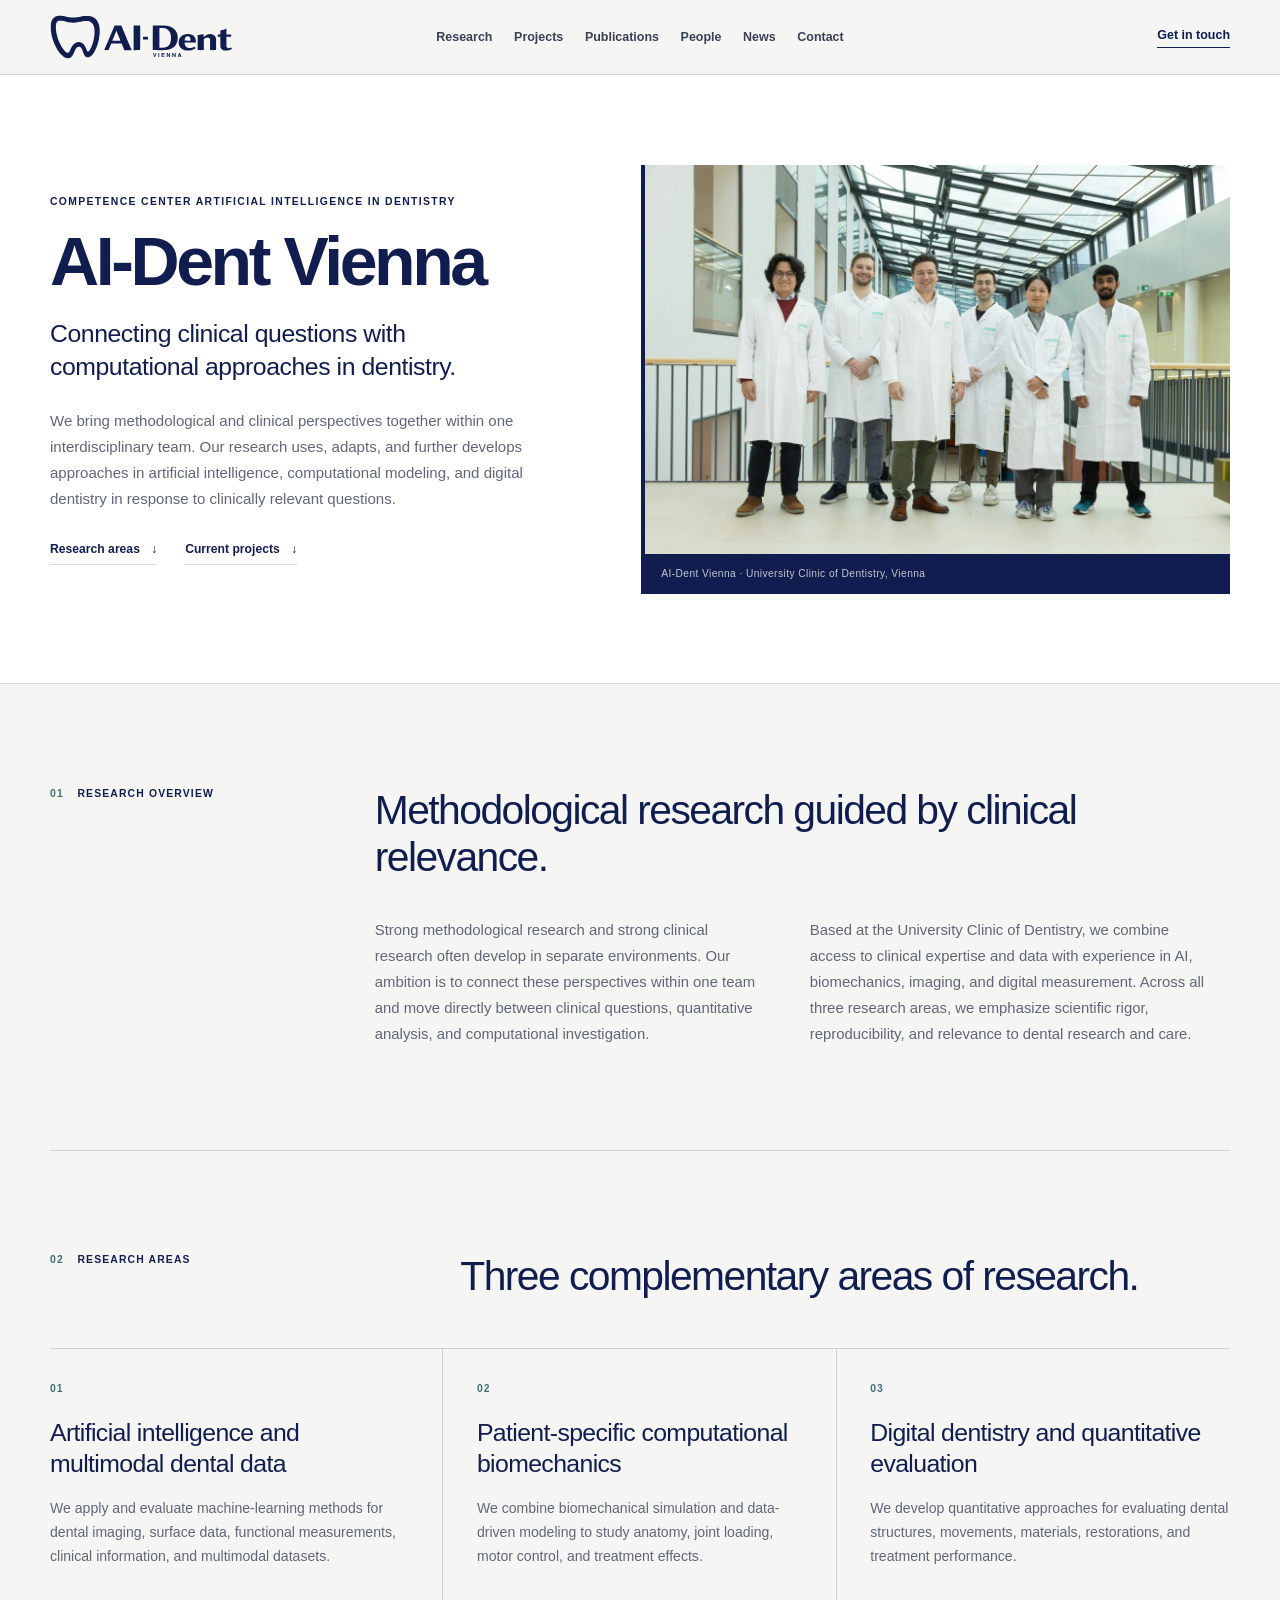
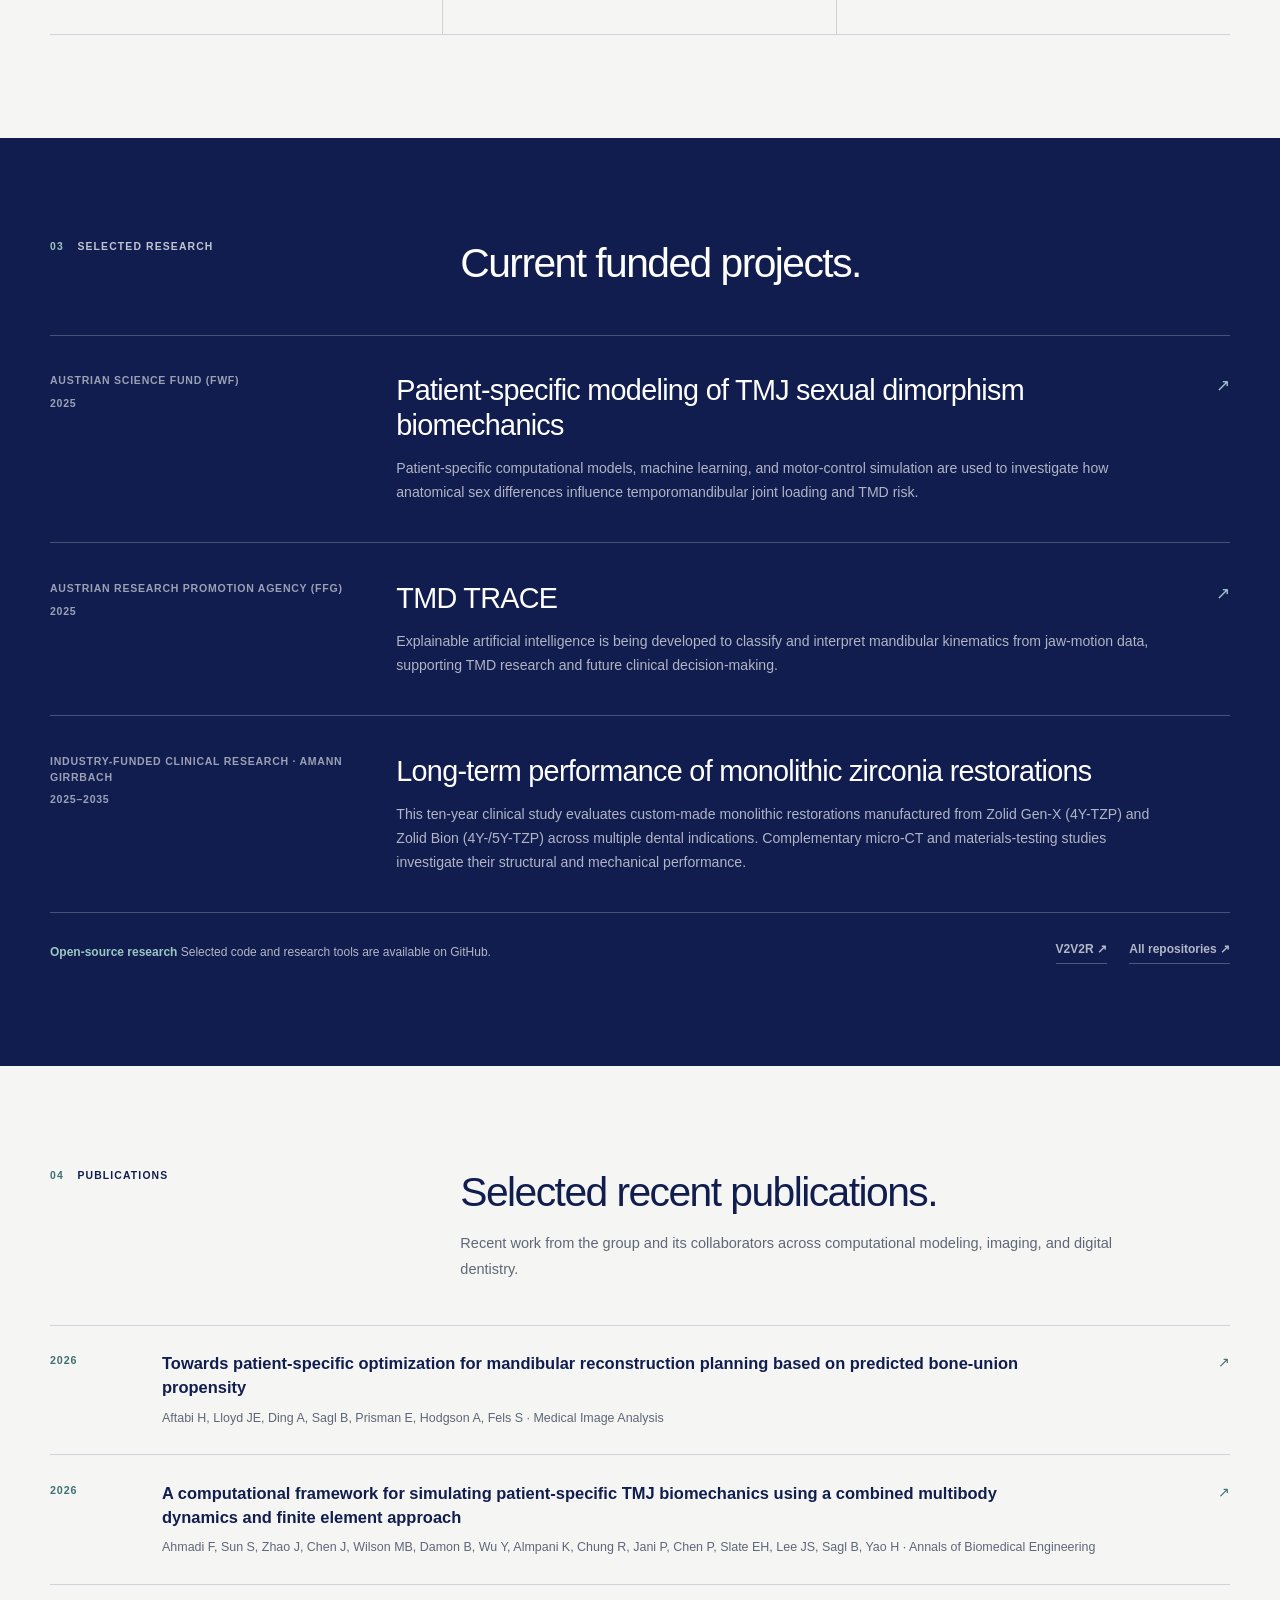
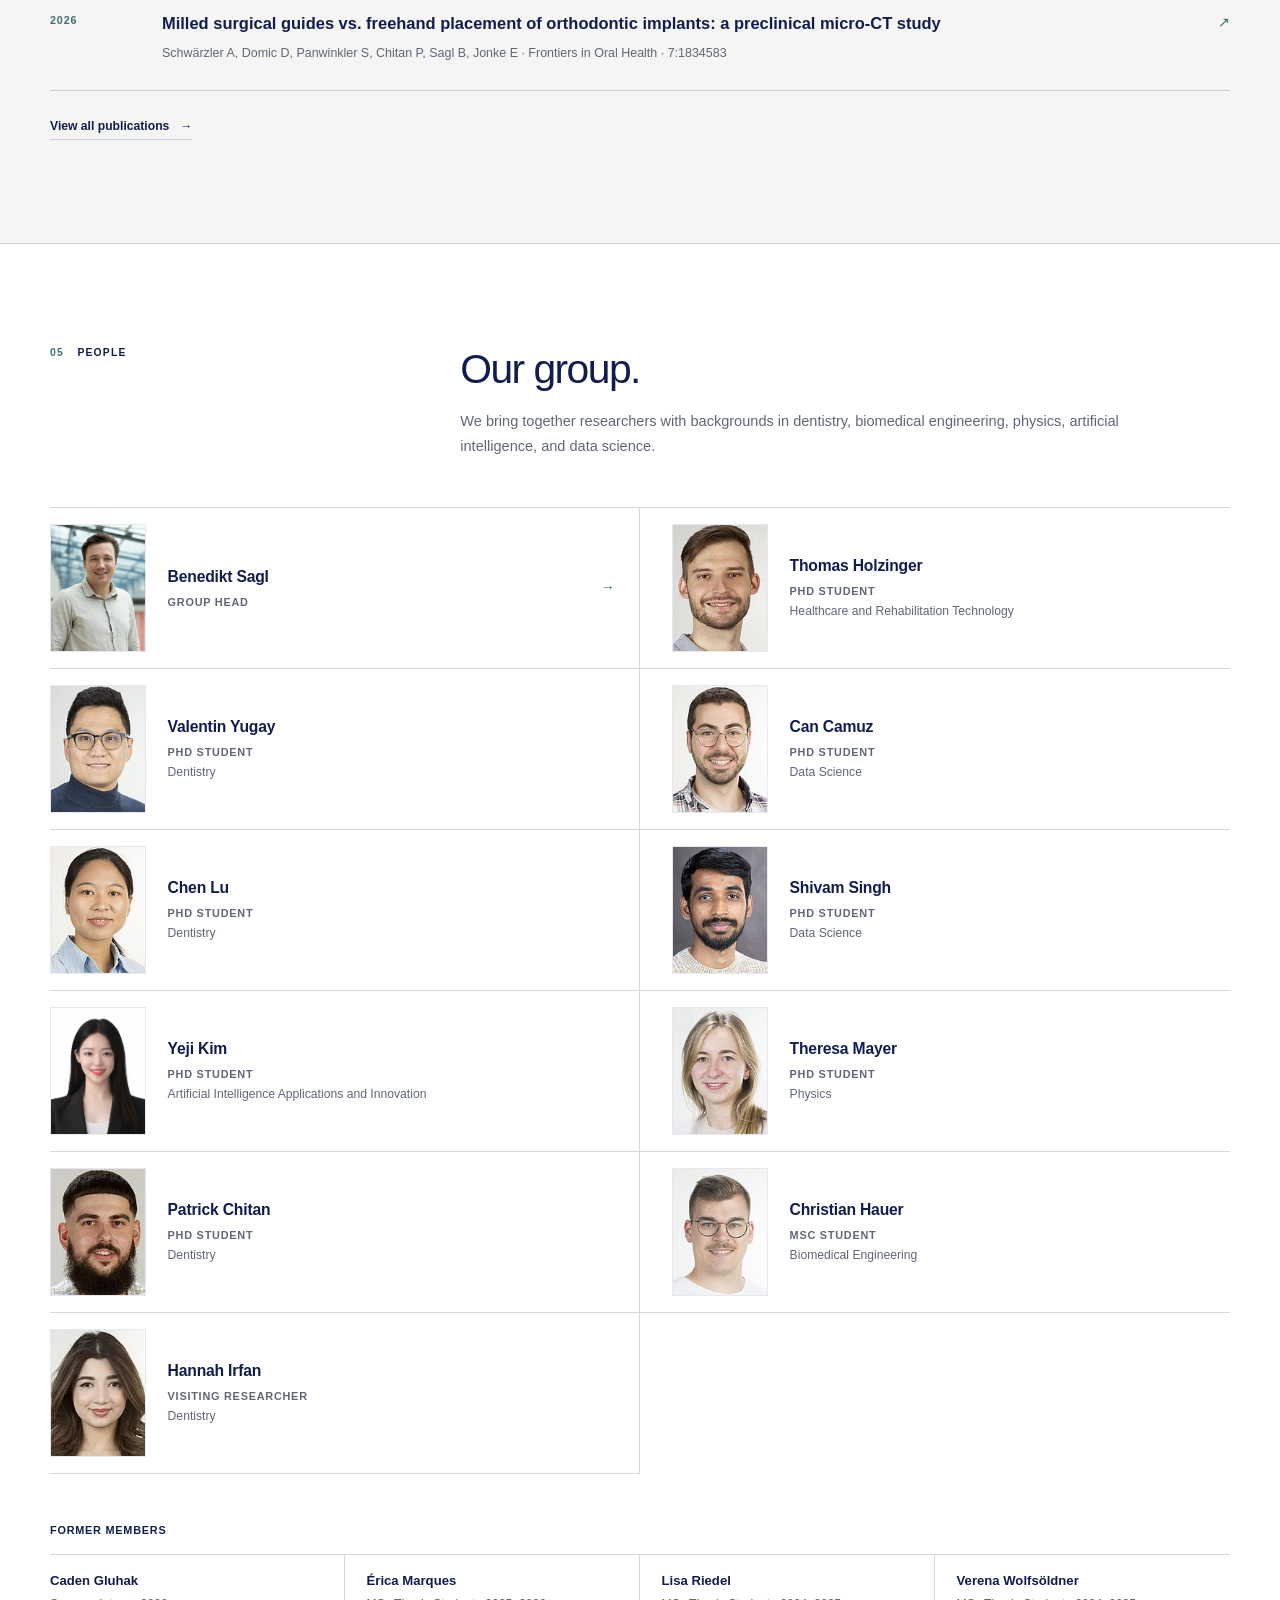
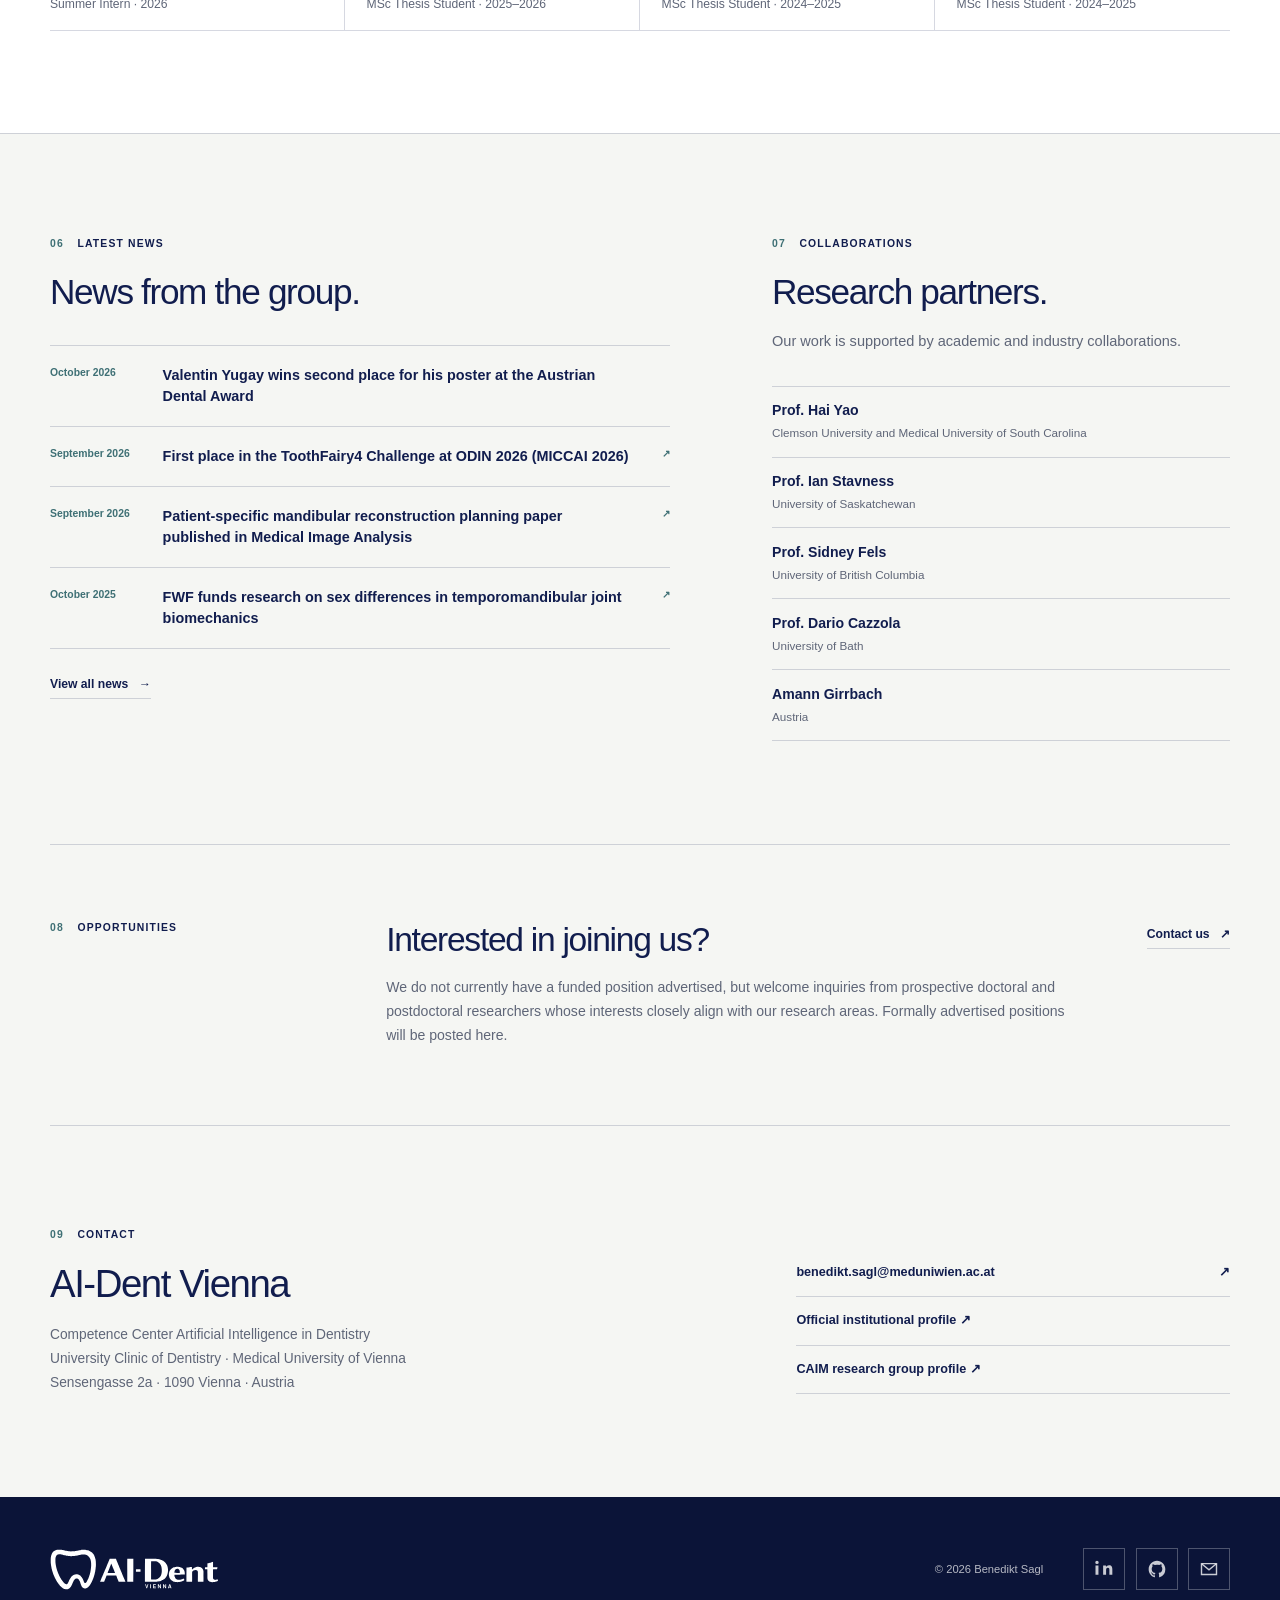
==== commit 0ad9ee47: "Add ODIN challenge win and poster award news; clean up assets - Add ToothFairy4/ODIN 2026 first plac" ====
--- a/index.html
+++ b/index.html
@@ -285,7 +285,7 @@
               </div>
             </article>
             <article class="person-card">
-              <img src="./team/yeji-kim.png" alt="Portrait of Yeji Kim" width="160" height="160" loading="lazy">
+              <img src="./team/yeji-kim.webp" alt="Portrait of Yeji Kim" width="160" height="160" loading="lazy">
               <div class="person-copy">
                 <h3>Yeji Kim</h3>
                 <p class="person-role">PhD Student</p>
@@ -357,24 +357,24 @@
             </div>
             <h2>News from the group.</h2>
             <div class="news-list">
+              <div class="news-item">
+                <span>October 2026</span>
+                <h3>Valentin Yugay wins second place for his poster at the Austrian Dental Award</h3>
+                <span aria-hidden="true"></span>
+              </div>
+              <a href="https://odin2026.grand-challenge.org/challenge-winners/" class="news-item" target="_blank" rel="noreferrer">
+                <span>September 2026</span>
+                <h3>First place in the ToothFairy4 Challenge at ODIN 2026 (MICCAI 2026)</h3>
+                <span aria-hidden="true">↗</span>
+              </a>
               <a href="https://www.sciencedirect.com/science/article/pii/S1361841526003506" class="news-item" target="_blank" rel="noreferrer">
                 <span>September 2026</span>
                 <h3>Patient-specific mandibular reconstruction planning paper published in Medical Image Analysis</h3>
                 <span aria-hidden="true">↗</span>
               </a>
-              <a href="https://github.com/CC-AIDent-Vienna/v2v2R" class="news-item" target="_blank" rel="noreferrer">
-                <span>August 2026</span>
-                <h3>V2V2R paper for the ToothFairy4 Challenge accepted at the ODIN 2026 MICCAI workshop</h3>
-                <span aria-hidden="true">↗</span>
-              </a>
               <a href="https://www.meduniwien.ac.at/web/ueber-uns/news/2025/news-im-oktober-2025/fwf-foerdert-projekt-zu-geschlechterunterschieden-bei-kiefergelenkserkrankungen/" class="news-item" target="_blank" rel="noreferrer">
                 <span>October 2025</span>
                 <h3>FWF funds research on sex differences in temporomandibular joint biomechanics</h3>
-                <span aria-hidden="true">↗</span>
-              </a>
-              <a href="https://www.meduniwien.ac.at/web/ueber-uns/news/2025/news-im-juni-2025/benedikt-sagl-erhaelt-foerderung-des-ffg/" class="news-item" target="_blank" rel="noreferrer">
-                <span>June 2025</span>
-                <h3>FFG funds TMD TRACE research on explainable AI for jaw-motion data</h3>
                 <span aria-hidden="true">↗</span>
               </a>
             </div>
@@ -478,12 +478,12 @@
     <script>self.__next_f.push([1,"6:[\"$\",\"section\",null,{\"className\":\"research-section\",\"id\":\"research\",\"children\":[[\"$\",\"div\",null,{\"className\":\"section-heading\",\"children\":[[\"$\",\"div\",null,{\"className\":\"section-label\",\"children\":[[\"$\",\"span\",null,{\"children\":\"02\"}],[\"$\",\"p\",null,{\"children\":\"Research areas\"}]]}],[\"$\",\"h2\",null,{\"children\":\"Three complementary areas of research.\"}]]}],[\"$\",\"div\",null,{\"className\":\"research-grid\",\"children\":[[\"$\",\"article\",\"01\",{\"className\":\"research-item\",\"children\":[[\"$\",\"span\",null,{\"className\":\"item-number\",\"children\":\"01\"}],[\"$\",\"h3\",null,{\"children\":\"Artificial intelligence and multimodal dental data\"}],[\"$\",\"p\",null,{\"children\":\"We apply and evaluate machine-learning methods for dental imaging, surface data, functional measurements, clinical information, and multimodal datasets.\"}]]}],[\"$\",\"article\",\"02\",{\"className\":\"research-item\",\"children\":[[\"$\",\"span\",null,{\"className\":\"item-number\",\"children\":\"02\"}],[\"$\",\"h3\",null,{\"children\":\"Patient-specific computational biomechanics\"}],[\"$\",\"p\",null,{\"children\":\"We combine biomechanical simulation and data-driven modeling to study anatomy, joint loading, motor control, and treatment effects.\"}]]}],[\"$\",\"article\",\"03\",{\"className\":\"research-item\",\"children\":[[\"$\",\"span\",null,{\"className\":\"item-number\",\"children\":\"03\"}],[\"$\",\"h3\",null,{\"children\":\"Digital dentistry and quantitative evaluation\"}],[\"$\",\"p\",null,{\"children\":\"We develop quantitative approaches for evaluating dental structures, movements, materials, restorations, and treatment performance.\"}]]}]]}]]}]\n"])</script>
     <script>self.__next_f.push([1,"7:[\"$\",\"section\",null,{\"className\":\"projects-section\",\"id\":\"projects\",\"children\":[\"$\",\"div\",null,{\"className\":\"projects-inner\",\"children\":[[\"$\",\"div\",null,{\"className\":\"section-heading projects-heading\",\"children\":[[\"$\",\"div\",null,{\"className\":\"section-label section-label-light\",\"children\":[[\"$\",\"span\",null,{\"children\":\"03\"}],[\"$\",\"p\",null,{\"children\":\"Selected research\"}]]}],[\"$\",\"h2\",null,{\"children\":\"Current funded projects.\"}]]}],[\"$\",\"div\",null,{\"className\":\"projects-list\",\"children\":[[\"$\",\"a\",\"Patient-specific modeling of TMJ sexual dimorphism biomechanics\",{\"href\":\"https://www.meduniwien.ac.at/web/ueber-uns/news/2025/news-im-oktober-2025/fwf-foerdert-projekt-zu-geschlechterunterschieden-bei-kiefergelenkserkrankungen/\",\"className\":\"project-item\",\"target\":\"_blank\",\"rel\":\"noreferrer\",\"children\":[[\"$\",\"div\",null,{\"className\":\"project-meta\",\"children\":[[\"$\",\"span\",null,{\"children\":\"Austrian Science Fund (FWF)\"}],[\"$\",\"span\",null,{\"children\":\"2025\"}]]}],[\"$\",\"div\",null,{\"className\":\"project-copy\",\"children\":[[\"$\",\"h3\",null,{\"children\":\"Patient-specific modeling of TMJ sexual dimorphism biomechanics\"}],[\"$\",\"p\",null,{\"children\":\"Patient-specific computational models, machine learning, and motor-control simulation are used to investigate how anatomical sex differences influence temporomandibular joint loading and TMD risk.\"}]]}],[\"$\",\"span\",null,{\"className\":\"project-arrow\",\"aria-hidden\":\"true\",\"children\":\"↗\"}]]}],[\"$\",\"a\",\"TMD TRACE\",{\"href\":\"https://www.meduniwien.ac.at/web/ueber-uns/news/2025/news-im-juni-2025/benedikt-sagl-erhaelt-foerderung-des-ffg/\",\"className\":\"project-item\",\"target\":\"_blank\",\"rel\":\"noreferrer\",\"children\":[[\"$\",\"div\",null,{\"className\":\"project-meta\",\"children\":[[\"$\",\"span\",null,{\"children\":\"Austrian Research Promotion Agency (FFG)\"}],[\"$\",\"span\",null,{\"children\":\"2025\"}]]}],[\"$\",\"div\",null,{\"className\":\"project-copy\",\"children\":[[\"$\",\"h3\",null,{\"children\":\"TMD TRACE\"}],[\"$\",\"p\",null,{\"children\":\"Explainable artificial intelligence is being developed to classify and interpret mandibular kinematics from jaw-motion data, supporting TMD research and future clinical decision-making.\"}]]}],[\"$\",\"span\",null,{\"className\":\"project-arrow\",\"aria-hidden\":\"true\",\"children\":\"↗\"}]]}],[\"$\",\"article\",\"Long-term performance of monolithic zirconia restorations\",{\"className\":\"project-item project-item-static\",\"children\":[[\"$\",\"div\",null,{\"className\":\"project-meta\",\"children\":[[\"$\",\"span\",null,{\"children\":\"Industry-funded clinical research · Amann Girrbach\"}],[\"$\",\"span\",null,{\"children\":\"2025–2035\"}]]}],[\"$\",\"div\",null,{\"className\":\"project-copy\",\"children\":[[\"$\",\"h3\",null,{\"children\":\"Long-term performance of monolithic zirconia restorations\"}],[\"$\",\"p\",null,{\"children\":\"This ten-year clinical study evaluates custom-made monolithic restorations manufactured from Zolid Gen-X (4Y-TZP) and Zolid Bion (4Y-/5Y-TZP) across multiple dental indications. Complementary micro-CT and materials-testing studies investigate their structural and mechanical performance.\"}]]}],null]}]]}],[\"$\",\"div\",null,{\"className\":\"open-source-row\",\"children\":[[\"$\",\"p\",null,{\"children\":[[\"$\",\"span\",null,{\"children\":\"Open-source research\"}],\" Selected code and research tools are available on GitHub.\"]}],[\"$\",\"div\",null,{\"children\":[[\"$\",\"a\",null,{\"href\":\"https://github.com/CC-AIDent-Vienna/v2v2R\",\"className\":\"\",\"target\":\"_blank\",\"rel\":\"noreferrer\",\"children\":\"V2V2R ↗\"}],[\"$\",\"a\",null,{\"href\":\"https://github.com/orgs/CC-AIDent-Vienna/repositories\",\"className\":\"\",\"target\":\"_blank\",\"rel\":\"noreferrer\",\"children\":\"All repositories ↗\"}]]}]]}]]}]}]\n"])</script>
     <script>self.__next_f.push([1,"8:[\"$\",\"section\",null,{\"className\":\"publications-section\",\"id\":\"publications\",\"children\":[[\"$\",\"div\",null,{\"className\":\"section-heading publications-heading\",\"children\":[[\"$\",\"div\",null,{\"className\":\"section-label\",\"children\":[[\"$\",\"span\",null,{\"children\":\"04\"}],[\"$\",\"p\",null,{\"children\":\"Publications\"}]]}],[\"$\",\"div\",null,{\"children\":[[\"$\",\"h2\",null,{\"children\":\"Selected recent publications.\"}],[\"$\",\"p\",null,{\"className\":\"section-intro\",\"children\":\"Recent work from the group and its collaborators across computational modeling, imaging, and digital dentistry.\"}]]}]]}],[\"$\",\"div\",null,{\"className\":\"publication-list\",\"children\":[[\"$\",\"a\",\"Towards patient-specific optimization for mandibular reconstruction planning based on predicted bone-union propensity\",{\"href\":\"https://www.sciencedirect.com/science/article/pii/S1361841526003506\",\"className\":\"publication-item publication-link\",\"target\":\"_blank\",\"rel\":\"noreferrer\",\"children\":[[\"$\",\"span\",null,{\"children\":\"2026\"}],[\"$\",\"div\",null,{\"children\":[[\"$\",\"h3\",null,{\"children\":\"Towards patient-specific optimization for mandibular reconstruction planning based on predicted bone-union propensity\"}],[\"$\",\"p\",null,{\"children\":\"Aftabi H, Lloyd JE, Ding A, Sagl B, Prisman E, Hodgson A, Fels S · Medical Image Analysis\"}]]}],[\"$\",\"span\",null,{\"className\":\"publication-arrow\",\"aria-hidden\":\"true\",\"children\":\"↗\"}]]}],[\"$\",\"a\",\"A computational framework for simulating patient-specific TMJ biomechanics using a combined multibody dynamics and finite element approach\",{\"href\":\"https://doi.org/10.1007/s10439-026-04020-0\",\"className\":\"publication-item publication-link\",\"target\":\"_blank\",\"rel\":\"noreferrer\",\"children\":[[\"$\",\"span\",null,{\"children\":\"2026\"}],[\"$\",\"div\",null,{\"children\":[[\"$\",\"h3\",null,{\"children\":\"A computational framework for simulating patient-specific TMJ biomechanics using a combined multibody dynamics and finite element approach\"}],[\"$\",\"p\",null,{\"children\":\"Ahmadi F, Sun S, Zhao J, Chen J, Wilson MB, Damon B, Wu Y, Almpani K, Chung R, Jani P, Chen P, Slate EH, Lee JS, Sagl B, Yao H · Annals of Biomedical Engineering\"}]]}],[\"$\",\"span\",null,{\"className\":\"publication-arrow\",\"aria-hidden\":\"true\",\"children\":\"↗\"}]]}],[\"$\",\"a\",\"Milled surgical guides vs. freehand placement of orthodontic implants: a preclinical micro-CT study\",{\"href\":\"https://doi.org/10.3389/froh.2026.1834583\",\"className\":\"publication-item publication-link\",\"target\":\"_blank\",\"rel\":\"noreferrer\",\"children\":[[\"$\",\"span\",null,{\"children\":\"2026\"}],[\"$\",\"div\",null,{\"children\":[[\"$\",\"h3\",null,{\"children\":\"Milled surgical guides vs. freehand placement of orthodontic implants: a preclinical micro-CT study\"}],[\"$\",\"p\",null,{\"children\":\"Schwärzler A, Domic D, Panwinkler S, Chitan P, Sagl B, Jonke E · Frontiers in Oral Health · 7:1834583\"}]]}],[\"$\",\"span\",null,{\"className\":\"publication-arrow\",\"aria-hidden\":\"true\",\"children\":\"↗\"}]]}]]}],[\"$\",\"a\",null,{\"href\":\"/publications\",\"className\":\"text-link\",\"children\":[\"View all publications \",[\"$\",\"span\",null,{\"aria-hidden\":\"true\",\"children\":\"→\"}]]}]]}]\n"])</script>
-    <script>self.__next_f.push([1,"9:[\"$\",\"section\",null,{\"className\":\"team-section\",\"id\":\"team\",\"children\":[\"$\",\"div\",null,{\"className\":\"team-inner\",\"children\":[[\"$\",\"div\",null,{\"className\":\"section-heading team-heading\",\"children\":[[\"$\",\"div\",null,{\"className\":\"section-label\",\"children\":[[\"$\",\"span\",null,{\"children\":\"05\"}],[\"$\",\"p\",null,{\"children\":\"People\"}]]}],[\"$\",\"div\",null,{\"children\":[[\"$\",\"h2\",null,{\"children\":\"Our group.\"}],[\"$\",\"p\",null,{\"className\":\"section-intro\",\"children\":\"We bring together researchers with backgrounds in dentistry, biomedical engineering, physics, artificial intelligence, and data science.\"}]]}]]}],[\"$\",\"div\",null,{\"className\":\"team-grid\",\"children\":[[\"$\",\"a\",\"Benedikt Sagl\",{\"className\":\"person-card person-card-link\",\"href\":\"/team/benedikt-sagl\",\"children\":[[[\"$\",\"img\",null,{\"src\":\"/team/benedikt-sagl.webp\",\"alt\":\"Portrait of Benedikt Sagl\",\"width\":\"160\",\"height\":\"160\",\"loading\":\"lazy\"}],[\"$\",\"div\",null,{\"className\":\"person-copy\",\"children\":[[\"$\",\"h3\",null,{\"children\":\"Benedikt Sagl\"}],[\"$\",\"p\",null,{\"className\":\"person-role\",\"children\":\"Group Head\"}],null]}]],[\"$\",\"span\",null,{\"className\":\"person-card-arrow\",\"aria-hidden\":\"true\",\"children\":\"→\"}],[\"$\",\"span\",null,{\"className\":\"sr-only\",\"children\":[\"View the brief CV of \",\"Benedikt Sagl\"]}]]}],[\"$\",\"article\",\"Thomas Holzinger\",{\"className\":\"person-card\",\"children\":[[\"$\",\"img\",null,{\"src\":\"/team/thomas-holzinger.jpg\",\"alt\":\"Portrait of Thomas Holzinger\",\"width\":\"160\",\"height\":\"160\",\"loading\":\"lazy\"}],[\"$\",\"div\",null,{\"className\":\"person-copy\",\"children\":[[\"$\",\"h3\",null,{\"children\":\"Thomas Holzinger\"}],[\"$\",\"p\",null,{\"className\":\"person-role\",\"children\":\"PhD Student\"}],[\"$\",\"p\",null,{\"className\":\"person-background\",\"children\":\"Healthcare and Rehabilitation Technology\"}]]}]]}],[\"$\",\"article\",\"Valentin Yugay\",{\"className\":\"person-card\",\"children\":[[\"$\",\"img\",null,{\"src\":\"/team/valentin-yugay.jpg\",\"alt\":\"Portrait of Valentin Yugay\",\"width\":\"160\",\"height\":\"160\",\"loading\":\"lazy\"}],[\"$\",\"div\",null,{\"className\":\"person-copy\",\"children\":[[\"$\",\"h3\",null,{\"children\":\"Valentin Yugay\"}],[\"$\",\"p\",null,{\"className\":\"person-role\",\"children\":\"PhD Student\"}],[\"$\",\"p\",null,{\"className\":\"person-background\",\"children\":\"Dentistry\"}]]}]]}],[\"$\",\"article\",\"Can Camuz\",{\"className\":\"person-card\",\"children\":[[\"$\",\"img\",null,{\"src\":\"/team/can-camuz.jpg\",\"alt\":\"Portrait of Can Camuz\",\"width\":\"160\",\"height\":\"160\",\"loading\":\"lazy\"}],[\"$\",\"div\",null,{\"className\":\"person-copy\",\"children\":[[\"$\",\"h3\",null,{\"children\":\"Can Camuz\"}],[\"$\",\"p\",null,{\"className\":\"person-role\",\"children\":\"PhD Student\"}],[\"$\",\"p\",null,{\"className\":\"person-background\",\"children\":\"Data Science\"}]]}]]}],[\"$\",\"article\",\"Chen Lu\",{\"className\":\"person-card\",\"children\":[[\"$\",\"img\",null,{\"src\":\"/team/chen-lu.jpg\",\"alt\":\"Portrait of Chen Lu\",\"width\":\"160\",\"height\":\"160\",\"loading\":\"lazy\"}],[\"$\",\"div\",null,{\"className\":\"person-copy\",\"children\":[[\"$\",\"h3\",null,{\"children\":\"Chen Lu\"}],[\"$\",\"p\",null,{\"className\":\"person-role\",\"children\":\"PhD Student\"}],[\"$\",\"p\",null,{\"className\":\"person-background\",\"children\":\"Dentistry\"}]]}]]}],[\"$\",\"article\",\"Shivam Singh\",{\"className\":\"person-card\",\"children\":[[\"$\",\"img\",null,{\"src\":\"/team/shivam-singh.jpg\",\"alt\":\"Portrait of Shivam Singh\",\"width\":\"160\",\"height\":\"160\",\"loading\":\"lazy\"}],[\"$\",\"div\",null,{\"className\":\"person-copy\",\"children\":[[\"$\",\"h3\",null,{\"children\":\"Shivam Singh\"}],[\"$\",\"p\",null,{\"className\":\"person-role\",\"children\":\"PhD Student\"}],[\"$\",\"p\",null,{\"className\":\"person-background\",\"children\":\"Data Science\"}]]}]]}],[\"$\",\"article\",\"Yeji Kim\",{\"className\":\"person-card\",\"children\":[[\"$\",\"img\",null,{\"src\":\"/team/yeji-kim.png\",\"alt\":\"Portrait of Yeji Kim\",\"width\":\"160\",\"height\":\"160\",\"loading\":\"lazy\"}],[\"$\",\"div\",null,{\"className\":\"person-copy\",\"children\":[[\"$\",\"h3\",null,{\"children\":\"Yeji Kim\"}],[\"$\",\"p\",null,{\"className\":\"person-role\",\"children\":\"PhD Student\"}],[\"$\",\"p\",null,{\"className\":\"person-background\",\"children\":\"Artificial Intelligence Applications and Innovation\"}]]}]]}],[\"$\",\"article\",\"Theresa Mayer\",{\"className\":\"person-card\",\"children\":[[\"$\",\"img\",null,{\"src\":\"/team/theresa-mayer.jpg\",\"alt\":\"Portrait of Theresa Mayer\",\"width\":\"160\",\"height\":\"160\",\"loading\":\"lazy\"}],[\"$\",\"div\",null,{\"className\":\"person-copy\",\"children\":[[\"$\",\"h3\",null,{\"children\":\"Theresa Mayer\"}],[\"$\",\"p\",null,{\"className\":\"person-role\",\"children\":\"PhD Student\"}],[\"$\",\"p\",null,{\"className\":\"person-background\",\"children\":\"Physics\"}]]}]]}],[\"$\",\"article\",\"Patrick Chitan\",{\"className\":\"person-card\",\"children\":[[\"$\",\"img\",null,{\"src\":\"/team/patrick-chitan.png\",\"alt\":\"Portrait of Patrick Chitan\",\"width\":\"160\",\"height\":\"160\",\"loading\":\"lazy\"}],[\"$\",\"div\",null,{\"className\":\"person-copy\",\"children\":[[\"$\",\"h3\",null,{\"children\":\"Patrick Chitan\"}],\"$L12\",\"$L13\"]}]]}],\"$L14\"]}],[\"$\",\"div\",null,{\"className\":\"former-members\",\"children\":[[\"$\",\"h3\",null,{\"children\":\"Former members\"}],[\"$\",\"ul\",null,{\"className\":\"former-members-list\",\"children\":[[\"$\",\"li\",\"Caden Gluhak\",{\"children\":[[\"$\",\"span\",null,{\"className\":\"former-member-name\",\"children\":\"Caden Gluhak\"}],[\"$\",\"span\",null,{\"className\":\"former-member-details\",\"children\":\"Summer Intern · 2026\"}]]}],[\"$\",\"li\",\"Érica Marques\",{\"children\":[[\"$\",\"span\",null,{\"className\":\"former-member-name\",\"children\":\"Érica Marques\"}],[\"$\",\"span\",null,{\"className\":\"former-member-details\",\"children\":\"MSc Thesis Student · 2025–2026\"}]]}],[\"$\",\"li\",\"Lisa Riedel\",{\"children\":[[\"$\",\"span\",null,{\"className\":\"former-member-name\",\"children\":\"Lisa Riedel\"}],[\"$\",\"span\",null,{\"className\":\"former-member-details\",\"children\":\"MSc Thesis Student · 2024–2025\"}]]}],[\"$\",\"li\",\"Verena Wolfsöldner\",{\"children\":[[\"$\",\"span\",null,{\"className\":\"former-member-name\",\"children\":\"Verena Wolfsöldner\"}],[\"$\",\"span\",null,{\"className\":\"former-member-details\",\"children\":\"MSc Thesis Student · 2024–2025\"}]]}]]}]]}]]}]}]\n"])</script>
-    <script>self.__next_f.push([1,"a:[\"$\",\"section\",null,{\"className\":\"updates-section\",\"id\":\"news\",\"children\":[\"$\",\"div\",null,{\"className\":\"updates-grid\",\"children\":[[\"$\",\"div\",null,{\"className\":\"news-column\",\"children\":[[\"$\",\"div\",null,{\"className\":\"section-label compact-label\",\"children\":[[\"$\",\"span\",null,{\"children\":\"06\"}],[\"$\",\"p\",null,{\"children\":\"Latest news\"}]]}],[\"$\",\"h2\",null,{\"children\":\"News from the group.\"}],[\"$\",\"div\",null,{\"className\":\"news-list\",\"children\":[[\"$\",\"a\",\"Patient-specific mandibular reconstruction planning paper published in Medical Image Analysis\",{\"href\":\"https://www.sciencedirect.com/science/article/pii/S1361841526003506\",\"className\":\"news-item\",\"target\":\"_blank\",\"rel\":\"noreferrer\",\"children\":[[\"$\",\"span\",null,{\"children\":\"September 2026\"}],[\"$\",\"h3\",null,{\"children\":\"Patient-specific mandibular reconstruction planning paper published in Medical Image Analysis\"}],[\"$\",\"span\",null,{\"aria-hidden\":\"true\",\"children\":\"↗\"}]]}],[\"$\",\"a\",\"V2V2R paper for the ToothFairy4 Challenge accepted at the ODIN 2026 MICCAI workshop\",{\"href\":\"https://github.com/CC-AIDent-Vienna/v2v2R\",\"className\":\"news-item\",\"target\":\"_blank\",\"rel\":\"noreferrer\",\"children\":[[\"$\",\"span\",null,{\"children\":\"August 2026\"}],[\"$\",\"h3\",null,{\"children\":\"V2V2R paper for the ToothFairy4 Challenge accepted at the ODIN 2026 MICCAI workshop\"}],[\"$\",\"span\",null,{\"aria-hidden\":\"true\",\"children\":\"↗\"}]]}],[\"$\",\"a\",\"FWF funds research on sex differences in temporomandibular joint biomechanics\",{\"href\":\"https://www.meduniwien.ac.at/web/ueber-uns/news/2025/news-im-oktober-2025/fwf-foerdert-projekt-zu-geschlechterunterschieden-bei-kiefergelenkserkrankungen/\",\"className\":\"news-item\",\"target\":\"_blank\",\"rel\":\"noreferrer\",\"children\":[[\"$\",\"span\",null,{\"children\":\"October 2025\"}],[\"$\",\"h3\",null,{\"children\":\"FWF funds research on sex differences in temporomandibular joint biomechanics\"}],[\"$\",\"span\",null,{\"aria-hidden\":\"true\",\"children\":\"↗\"}]]}],[\"$\",\"a\",\"FFG funds TMD TRACE research on explainable AI for jaw-motion data\",{\"href\":\"https://www.meduniwien.ac.at/web/ueber-uns/news/2025/news-im-juni-2025/benedikt-sagl-erhaelt-foerderung-des-ffg/\",\"className\":\"news-item\",\"target\":\"_blank\",\"rel\":\"noreferrer\",\"children\":[[\"$\",\"span\",null,{\"children\":\"June 2025\"}],[\"$\",\"h3\",null,{\"children\":\"FFG funds TMD TRACE research on explainable AI for jaw-motion data\"}],[\"$\",\"span\",null,{\"aria-hidden\":\"true\",\"children\":\"↗\"}]]}]]}],[\"$\",\"a\",null,{\"className\":\"text-link\",\"href\":\"/news\",\"children\":[\"View all news \",[\"$\",\"span\",null,{\"aria-hidden\":\"true\",\"children\":\"→\"}]]}]]}],[\"$\",\"div\",null,{\"className\":\"collaborators-column\",\"children\":[[\"$\",\"div\",null,{\"className\":\"section-label compact-label\",\"children\":[[\"$\",\"span\",null,{\"children\":\"07\"}],[\"$\",\"p\",null,{\"children\":\"Collaborations\"}]]}],[\"$\",\"h2\",null,{\"children\":\"Research partners.\"}],[\"$\",\"p\",null,{\"className\":\"section-intro\",\"children\":\"Our work is supported by academic and industry collaborations.\"}],[\"$\",\"div\",null,{\"className\":\"collaborator-list\",\"children\":[[\"$\",\"div\",\"Prof. Hai Yao\",{\"className\":\"collaborator-item\",\"children\":[[\"$\",\"h3\",null,{\"children\":\"Prof. Hai Yao\"}],[\"$\",\"p\",null,{\"children\":\"Clemson University and Medical University of South Carolina\"}]]}],[\"$\",\"div\",\"Prof. Ian Stavness\",{\"className\":\"collaborator-item\",\"children\":[[\"$\",\"h3\",null,{\"children\":\"Prof. Ian Stavness\"}],[\"$\",\"p\",null,{\"children\":\"University of Saskatchewan\"}]]}],[\"$\",\"div\",\"Prof. Sidney Fels\",{\"className\":\"collaborator-item\",\"children\":[[\"$\",\"h3\",null,{\"children\":\"Prof. Sidney Fels\"}],[\"$\",\"p\",null,{\"children\":\"University of British Columbia\"}]]}],[\"$\",\"div\",\"Prof. Dario Cazzola\",{\"className\":\"collaborator-item\",\"children\":[[\"$\",\"h3\",null,{\"children\":\"Prof. Dario Cazzola\"}],[\"$\",\"p\",null,{\"children\":\"University of Bath\"}]]}],[\"$\",\"div\",\"Amann Girrbach\",{\"className\":\"collaborator-item\",\"children\":[[\"$\",\"h3\",null,{\"children\":\"Amann Girrbach\"}],[\"$\",\"p\",null,{\"children\":\"Austria\"}]]}]]}]]}]]}]}]\n"])</script>
+    <script>self.__next_f.push([1,"9:[\"$\",\"section\",null,{\"className\":\"team-section\",\"id\":\"team\",\"children\":[\"$\",\"div\",null,{\"className\":\"team-inner\",\"children\":[[\"$\",\"div\",null,{\"className\":\"section-heading team-heading\",\"children\":[[\"$\",\"div\",null,{\"className\":\"section-label\",\"children\":[[\"$\",\"span\",null,{\"children\":\"05\"}],[\"$\",\"p\",null,{\"children\":\"People\"}]]}],[\"$\",\"div\",null,{\"children\":[[\"$\",\"h2\",null,{\"children\":\"Our group.\"}],[\"$\",\"p\",null,{\"className\":\"section-intro\",\"children\":\"We bring together researchers with backgrounds in dentistry, biomedical engineering, physics, artificial intelligence, and data science.\"}]]}]]}],[\"$\",\"div\",null,{\"className\":\"team-grid\",\"children\":[[\"$\",\"a\",\"Benedikt Sagl\",{\"className\":\"person-card person-card-link\",\"href\":\"/team/benedikt-sagl\",\"children\":[[[\"$\",\"img\",null,{\"src\":\"/team/benedikt-sagl.webp\",\"alt\":\"Portrait of Benedikt Sagl\",\"width\":\"160\",\"height\":\"160\",\"loading\":\"lazy\"}],[\"$\",\"div\",null,{\"className\":\"person-copy\",\"children\":[[\"$\",\"h3\",null,{\"children\":\"Benedikt Sagl\"}],[\"$\",\"p\",null,{\"className\":\"person-role\",\"children\":\"Group Head\"}],null]}]],[\"$\",\"span\",null,{\"className\":\"person-card-arrow\",\"aria-hidden\":\"true\",\"children\":\"→\"}],[\"$\",\"span\",null,{\"className\":\"sr-only\",\"children\":[\"View the brief CV of \",\"Benedikt Sagl\"]}]]}],[\"$\",\"article\",\"Thomas Holzinger\",{\"className\":\"person-card\",\"children\":[[\"$\",\"img\",null,{\"src\":\"/team/thomas-holzinger.jpg\",\"alt\":\"Portrait of Thomas Holzinger\",\"width\":\"160\",\"height\":\"160\",\"loading\":\"lazy\"}],[\"$\",\"div\",null,{\"className\":\"person-copy\",\"children\":[[\"$\",\"h3\",null,{\"children\":\"Thomas Holzinger\"}],[\"$\",\"p\",null,{\"className\":\"person-role\",\"children\":\"PhD Student\"}],[\"$\",\"p\",null,{\"className\":\"person-background\",\"children\":\"Healthcare and Rehabilitation Technology\"}]]}]]}],[\"$\",\"article\",\"Valentin Yugay\",{\"className\":\"person-card\",\"children\":[[\"$\",\"img\",null,{\"src\":\"/team/valentin-yugay.jpg\",\"alt\":\"Portrait of Valentin Yugay\",\"width\":\"160\",\"height\":\"160\",\"loading\":\"lazy\"}],[\"$\",\"div\",null,{\"className\":\"person-copy\",\"children\":[[\"$\",\"h3\",null,{\"children\":\"Valentin Yugay\"}],[\"$\",\"p\",null,{\"className\":\"person-role\",\"children\":\"PhD Student\"}],[\"$\",\"p\",null,{\"className\":\"person-background\",\"children\":\"Dentistry\"}]]}]]}],[\"$\",\"article\",\"Can Camuz\",{\"className\":\"person-card\",\"children\":[[\"$\",\"img\",null,{\"src\":\"/team/can-camuz.jpg\",\"alt\":\"Portrait of Can Camuz\",\"width\":\"160\",\"height\":\"160\",\"loading\":\"lazy\"}],[\"$\",\"div\",null,{\"className\":\"person-copy\",\"children\":[[\"$\",\"h3\",null,{\"children\":\"Can Camuz\"}],[\"$\",\"p\",null,{\"className\":\"person-role\",\"children\":\"PhD Student\"}],[\"$\",\"p\",null,{\"className\":\"person-background\",\"children\":\"Data Science\"}]]}]]}],[\"$\",\"article\",\"Chen Lu\",{\"className\":\"person-card\",\"children\":[[\"$\",\"img\",null,{\"src\":\"/team/chen-lu.jpg\",\"alt\":\"Portrait of Chen Lu\",\"width\":\"160\",\"height\":\"160\",\"loading\":\"lazy\"}],[\"$\",\"div\",null,{\"className\":\"person-copy\",\"children\":[[\"$\",\"h3\",null,{\"children\":\"Chen Lu\"}],[\"$\",\"p\",null,{\"className\":\"person-role\",\"children\":\"PhD Student\"}],[\"$\",\"p\",null,{\"className\":\"person-background\",\"children\":\"Dentistry\"}]]}]]}],[\"$\",\"article\",\"Shivam Singh\",{\"className\":\"person-card\",\"children\":[[\"$\",\"img\",null,{\"src\":\"/team/shivam-singh.jpg\",\"alt\":\"Portrait of Shivam Singh\",\"width\":\"160\",\"height\":\"160\",\"loading\":\"lazy\"}],[\"$\",\"div\",null,{\"className\":\"person-copy\",\"children\":[[\"$\",\"h3\",null,{\"children\":\"Shivam Singh\"}],[\"$\",\"p\",null,{\"className\":\"person-role\",\"children\":\"PhD Student\"}],[\"$\",\"p\",null,{\"className\":\"person-background\",\"children\":\"Data Science\"}]]}]]}],[\"$\",\"article\",\"Yeji Kim\",{\"className\":\"person-card\",\"children\":[[\"$\",\"img\",null,{\"src\":\"/team/yeji-kim.webp\",\"alt\":\"Portrait of Yeji Kim\",\"width\":\"160\",\"height\":\"160\",\"loading\":\"lazy\"}],[\"$\",\"div\",null,{\"className\":\"person-copy\",\"children\":[[\"$\",\"h3\",null,{\"children\":\"Yeji Kim\"}],[\"$\",\"p\",null,{\"className\":\"person-role\",\"children\":\"PhD Student\"}],[\"$\",\"p\",null,{\"className\":\"person-background\",\"children\":\"Artificial Intelligence Applications and Innovation\"}]]}]]}],[\"$\",\"article\",\"Theresa Mayer\",{\"className\":\"person-card\",\"children\":[[\"$\",\"img\",null,{\"src\":\"/team/theresa-mayer.jpg\",\"alt\":\"Portrait of Theresa Mayer\",\"width\":\"160\",\"height\":\"160\",\"loading\":\"lazy\"}],[\"$\",\"div\",null,{\"className\":\"person-copy\",\"children\":[[\"$\",\"h3\",null,{\"children\":\"Theresa Mayer\"}],[\"$\",\"p\",null,{\"className\":\"person-role\",\"children\":\"PhD Student\"}],[\"$\",\"p\",null,{\"className\":\"person-background\",\"children\":\"Physics\"}]]}]]}],[\"$\",\"article\",\"Patrick Chitan\",{\"className\":\"person-card\",\"children\":[[\"$\",\"img\",null,{\"src\":\"/team/patrick-chitan.png\",\"alt\":\"Portrait of Patrick Chitan\",\"width\":\"160\",\"height\":\"160\",\"loading\":\"lazy\"}],[\"$\",\"div\",null,{\"className\":\"person-copy\",\"children\":[[\"$\",\"h3\",null,{\"children\":\"Patrick Chitan\"}],\"$L12\",\"$L13\"]}]]}],\"$L14\"]}],[\"$\",\"div\",null,{\"className\":\"former-members\",\"children\":[[\"$\",\"h3\",null,{\"children\":\"Former members\"}],[\"$\",\"ul\",null,{\"className\":\"former-members-list\",\"children\":[[\"$\",\"li\",\"Caden Gluhak\",{\"children\":[[\"$\",\"span\",null,{\"className\":\"former-member-name\",\"children\":\"Caden Gluhak\"}],[\"$\",\"span\",null,{\"className\":\"former-member-details\",\"children\":\"Summer Intern · 2026\"}]]}],[\"$\",\"li\",\"Érica Marques\",{\"children\":[[\"$\",\"span\",null,{\"className\":\"former-member-name\",\"children\":\"Érica Marques\"}],[\"$\",\"span\",null,{\"className\":\"former-member-details\",\"children\":\"MSc Thesis Student · 2025–2026\"}]]}],[\"$\",\"li\",\"Lisa Riedel\",{\"children\":[[\"$\",\"span\",null,{\"className\":\"former-member-name\",\"children\":\"Lisa Riedel\"}],[\"$\",\"span\",null,{\"className\":\"former-member-details\",\"children\":\"MSc Thesis Student · 2024–2025\"}]]}],[\"$\",\"li\",\"Verena Wolfsöldner\",{\"children\":[[\"$\",\"span\",null,{\"className\":\"former-member-name\",\"children\":\"Verena Wolfsöldner\"}],[\"$\",\"span\",null,{\"className\":\"former-member-details\",\"children\":\"MSc Thesis Student · 2024–2025\"}]]}]]}]]}]]}]}]\n"])</script>
+    <script>self.__next_f.push([1,"a:[\"$\",\"section\",null,{\"className\":\"updates-section\",\"id\":\"news\",\"children\":[\"$\",\"div\",null,{\"className\":\"updates-grid\",\"children\":[[\"$\",\"div\",null,{\"className\":\"news-column\",\"children\":[[\"$\",\"div\",null,{\"className\":\"section-label compact-label\",\"children\":[[\"$\",\"span\",null,{\"children\":\"06\"}],[\"$\",\"p\",null,{\"children\":\"Latest news\"}]]}],[\"$\",\"h2\",null,{\"children\":\"News from the group.\"}],[\"$\",\"div\",null,{\"className\":\"news-list\",\"children\":[[\"$\",\"div\",\"Valentin Yugay wins second place for his poster at the Austrian Dental Award\",{\"className\":\"news-item\",\"children\":[[\"$\",\"span\",null,{\"children\":\"October 2026\"}],[\"$\",\"h3\",null,{\"children\":\"Valentin Yugay wins second place for his poster at the Austrian Dental Award\"}],[\"$\",\"span\",null,{\"aria-hidden\":\"true\"}]]}],[\"$\",\"a\",\"First place in the ToothFairy4 Challenge at ODIN 2026 (MICCAI 2026)\",{\"href\":\"https://odin2026.grand-challenge.org/challenge-winners/\",\"className\":\"news-item\",\"target\":\"_blank\",\"rel\":\"noreferrer\",\"children\":[[\"$\",\"span\",null,{\"children\":\"September 2026\"}],[\"$\",\"h3\",null,{\"children\":\"First place in the ToothFairy4 Challenge at ODIN 2026 (MICCAI 2026)\"}],[\"$\",\"span\",null,{\"aria-hidden\":\"true\",\"children\":\"↗\"}]]}],[\"$\",\"a\",\"Patient-specific mandibular reconstruction planning paper published in Medical Image Analysis\",{\"href\":\"https://www.sciencedirect.com/science/article/pii/S1361841526003506\",\"className\":\"news-item\",\"target\":\"_blank\",\"rel\":\"noreferrer\",\"children\":[[\"$\",\"span\",null,{\"children\":\"September 2026\"}],[\"$\",\"h3\",null,{\"children\":\"Patient-specific mandibular reconstruction planning paper published in Medical Image Analysis\"}],[\"$\",\"span\",null,{\"aria-hidden\":\"true\",\"children\":\"↗\"}]]}],[\"$\",\"a\",\"FWF funds research on sex differences in temporomandibular joint biomechanics\",{\"href\":\"https://www.meduniwien.ac.at/web/ueber-uns/news/2025/news-im-oktober-2025/fwf-foerdert-projekt-zu-geschlechterunterschieden-bei-kiefergelenkserkrankungen/\",\"className\":\"news-item\",\"target\":\"_blank\",\"rel\":\"noreferrer\",\"children\":[[\"$\",\"span\",null,{\"children\":\"October 2025\"}],[\"$\",\"h3\",null,{\"children\":\"FWF funds research on sex differences in temporomandibular joint biomechanics\"}],[\"$\",\"span\",null,{\"aria-hidden\":\"true\",\"children\":\"↗\"}]]}]]]}],[\"$\",\"a\",null,{\"className\":\"text-link\",\"href\":\"/news\",\"children\":[\"View all news \",[\"$\",\"span\",null,{\"aria-hidden\":\"true\",\"children\":\"→\"}]]}]]}],[\"$\",\"div\",null,{\"className\":\"collaborators-column\",\"children\":[[\"$\",\"div\",null,{\"className\":\"section-label compact-label\",\"children\":[[\"$\",\"span\",null,{\"children\":\"07\"}],[\"$\",\"p\",null,{\"children\":\"Collaborations\"}]]}],[\"$\",\"h2\",null,{\"children\":\"Research partners.\"}],[\"$\",\"p\",null,{\"className\":\"section-intro\",\"children\":\"Our work is supported by academic and industry collaborations.\"}],[\"$\",\"div\",null,{\"className\":\"collaborator-list\",\"children\":[[\"$\",\"div\",\"Prof. Hai Yao\",{\"className\":\"collaborator-item\",\"children\":[[\"$\",\"h3\",null,{\"children\":\"Prof. Hai Yao\"}],[\"$\",\"p\",null,{\"children\":\"Clemson University and Medical University of South Carolina\"}]]}],[\"$\",\"div\",\"Prof. Ian Stavness\",{\"className\":\"collaborator-item\",\"children\":[[\"$\",\"h3\",null,{\"children\":\"Prof. Ian Stavness\"}],[\"$\",\"p\",null,{\"children\":\"University of Saskatchewan\"}]]}],[\"$\",\"div\",\"Prof. Sidney Fels\",{\"className\":\"collaborator-item\",\"children\":[[\"$\",\"h3\",null,{\"children\":\"Prof. Sidney Fels\"}],[\"$\",\"p\",null,{\"children\":\"University of British Columbia\"}]]}],[\"$\",\"div\",\"Prof. Dario Cazzola\",{\"className\":\"collaborator-item\",\"children\":[[\"$\",\"h3\",null,{\"children\":\"Prof. Dario Cazzola\"}],[\"$\",\"p\",null,{\"children\":\"University of Bath\"}]]}],[\"$\",\"div\",\"Amann Girrbach\",{\"className\":\"collaborator-item\",\"children\":[[\"$\",\"h3\",null,{\"children\":\"Amann Girrbach\"}],[\"$\",\"p\",null,{\"children\":\"Austria\"}]]}]]}]]}]]}]}]\n"])</script>
     <script>self.__next_f.push([1,"b:[\"$\",\"section\",null,{\"className\":\"opportunities-section\",\"id\":\"opportunities\",\"children\":[[\"$\",\"div\",null,{\"className\":\"section-label\",\"children\":[[\"$\",\"span\",null,{\"children\":\"08\"}],[\"$\",\"p\",null,{\"children\":\"Opportunities\"}]]}],[\"$\",\"div\",null,{\"children\":[[\"$\",\"h2\",null,{\"children\":\"Interested in joining us?\"}],[\"$\",\"p\",null,{\"children\":\"We do not currently have a funded position advertised, but welcome inquiries from prospective doctoral and postdoctoral researchers whose interests closely align with our research areas. Formally advertised positions will be posted here.\"}]]}],[\"$\",\"a\",null,{\"className\":\"text-link\",\"href\":\"mailto:benedikt.sagl@meduniwien.ac.at\",\"children\":[\"Contact us \",[\"$\",\"span\",null,{\"aria-hidden\":\"true\",\"children\":\"↗\"}]]}]]}]\nc:[\"$\",\"section\",null,{\"className\":\"contact-section\",\"id\":\"contact\",\"children\":[[\"$\",\"div\",null,{\"children\":[[\"$\",\"div\",null,{\"className\":\"section-label contact-label\",\"children\":[[\"$\",\"span\",null,{\"children\":\"09\"}],[\"$\",\"p\",null,{\"children\":\"Contact\"}]]}],[\"$\",\"h2\",null,{\"children\":\"AI-Dent Vienna\"}],[\"$\",\"p\",null,{\"children\":[\"Competence Center Artificial Intelligence in Dentistry\",[\"$\",\"br\",null,{}],\"University Clinic of Dentistry · Medical University of Vienna\",[\"$\",\"br\",null,{}],\"Sensengasse 2a · 1090 Vienna · Austria\"]}]]}],[\"$\",\"div\",null,{\"className\":\"contact-links\",\"children\":[[\"$\",\"a\",null,{\"href\":\"mailto:benedikt.sagl@meduniwien.ac.at\",\"children\":[\"benedikt.sagl@meduniwien.ac.at \",[\"$\",\"span\",null,{\"aria-hidden\":\"true\",\"children\":\"↗\"}]]}],[\"$\",\"a\",null,{\"href\":\"https://www.unizahnklinik-wien.at/forschung/grundlagenforschung/competence-center-artificial-intelligence/\",\"className\":\"\",\"target\":\"_blank\",\"rel\":\"noreferrer\",\"children\":\"Official institutional profile ↗\"}],[\"$\",\"a\",null,{\"href\":\"https://caim.meduniwien.ac.at/en/labs/ai-dent-sagl-group/\",\"className\":\"\",\"target\":\"_blank\",\"rel\":\"noreferrer\",\"children\":\"CAIM research group profile ↗\"}]]}]]}]\n"])</script>
     <script>self.__next_f.push([1,"d:[\"$\",\"footer\",null,{\"className\":\"site-footer\",\"children\":[\"$\",\"div\",null,{\"className\":\"footer-inner\",\"children\":[[\"$\",\"img\",null,{\"src\":\"/brand/ai-dent-vienna-horizontal-white.svg\",\"alt\":\"AI-Dent Vienna\",\"width\":\"1260\",\"height\":\"300\"}],[\"$\",\"p\",null,{\"children\":[\"© \",2026,\" Benedikt Sagl\"]}],[\"$\",\"div\",null,{\"className\":\"social-links\",\"aria-label\":\"AI-Dent Vienna online\",\"children\":[[\"$\",\"a\",null,{\"href\":\"https://www.linkedin.com/in/benedikt-sagl/\",\"className\":\"social-link\",\"target\":\"_blank\",\"rel\":\"noreferrer\",\"children\":[[\"$\",\"svg\",null,{\"viewBox\":\"0 0 24 24\",\"aria-hidden\":\"true\",\"children\":[\"$\",\"path\",null,{\"fill\":\"currentColor\",\"d\":\"M5.35 7.65H1.8V19h3.55V7.65ZM3.58 2A2.06 2.06 0 1 0 3.6 6.12 2.06 2.06 0 0 0 3.58 2ZM18.08 7.38a4.08 4.08 0 0 0-3.67 2.02h-.05V7.65h-3.4V19h3.54v-5.62c0-1.48.28-2.92 2.12-2.92 1.82 0 1.84 1.7 1.84 3.02V19H22v-6.23c0-3.06-.66-5.39-3.92-5.39Z\"}]}],[\"$\",\"span\",null,{\"className\":\"sr-only\",\"children\":\"Benedikt Sagl on LinkedIn\"}]]}],[\"$\",\"a\",null,{\"href\":\"https://github.com/CC-AIDent-Vienna\",\"className\":\"social-link\",\"target\":\"_blank\",\"rel\":\"noreferrer\",\"children\":[[\"$\",\"svg\",null,{\"viewBox\":\"0 0 24 24\",\"aria-hidden\":\"true\",\"children\":[\"$\",\"path\",null,{\"fill\":\"currentColor\",\"d\":\"M12 2C6.48 2 2 6.6 2 12.27c0 4.53 2.87 8.38 6.84 9.74.5.1.68-.22.68-.49v-1.91c-2.78.62-3.37-1.2-3.37-1.2-.45-1.18-1.11-1.5-1.11-1.5-.91-.64.07-.62.07-.62 1 .08 1.53 1.06 1.53 1.06.9 1.57 2.35 1.12 2.92.85.09-.67.35-1.12.64-1.38-2.22-.26-4.56-1.14-4.56-5.08 0-1.12.39-2.04 1.03-2.76-.1-.26-.45-1.31.1-2.72 0 0 .84-.28 2.75 1.05A9.34 9.34 0 0 1 12 6.97c.85 0 1.69.12 2.49.34 1.91-1.33 2.75-1.05 2.75-1.05.55 1.41.2 2.46.1 2.72.64.72 1.03 1.64 1.03 2.76 0 3.95-2.34 4.82-4.57 5.07.36.32.68.95.68 1.91v2.8c0 .27.18.59.69.49A10.25 10.25 0 0 0 22 12.27C22 6.6 17.52 2 12 2Z\"}]}],[\"$\",\"span\",null,{\"className\":\"sr-only\",\"children\":\"AI-Dent Vienna on GitHub\"}]]}],[\"$\",\"a\",null,{\"href\":\"mailto:benedikt.sagl@meduniwien.ac.at\",\"className\":\"social-link\",\"children\":[[\"$\",\"svg\",null,{\"viewBox\":\"0 0 24 24\",\"aria-hidden\":\"true\",\"fill\":\"none\",\"children\":[[\"$\",\"path\",null,{\"d\":\"M3 5.5h18v13H3z\",\"stroke\":\"currentColor\"}],[\"$\",\"path\",null,{\"d\":\"m3.5 6 8.5 7 8.5-7\",\"stroke\":\"currentColor\"}]]}],[\"$\",\"span\",null,{\"className\":\"sr-only\",\"children\":\"Email AI-Dent Vienna\"}]]}]]}]]}]}]\n"])</script>
     <script>self.__next_f.push([1,"e:[\"$\",\"$L15\",null,{\"children\":[\"$\",\"$16\",null,{\"name\":\"Next.MetadataOutlet\",\"children\":\"$@17\"}]}]\nf:[\"$\",\"$1\",\"h\",{\"children\":[null,[\"$\",\"$L18\",null,{\"children\":\"$L19\"}],[\"$\",\"div\",null,{\"hidden\":true,\"children\":[\"$\",\"$L1a\",null,{\"children\":[\"$\",\"$16\",null,{\"name\":\"Next.Metadata\",\"children\":\"$L1b\"}]}]}],null]}]\n11:[\"$\",\"link\",\"0\",{\"rel\":\"stylesheet\",\"href\":\"/_next/static/chunks/0bwqcjxw25rd7.css\",\"precedence\":\"next\",\"crossOrigin\":\"$undefined\",\"nonce\":\"$undefined\"}]\n"])</script>
-    <script>self.__next_f.push([1,"12:[\"$\",\"p\",null,{\"className\":\"person-role\",\"children\":\"PhD Student\"}]\n13:[\"$\",\"p\",null,{\"className\":\"person-background\",\"children\":\"Dentistry\"}]\n14:[\"$\",\"article\",\"Christian Hauer\",{\"className\":\"person-card\",\"children\":[[\"$\",\"img\",null,{\"src\":\"/team/christian-hauer.png\",\"alt\":\"Portrait of Christian Hauer\",\"width\":\"160\",\"height\":\"160\",\"loading\":\"lazy\"}],[\"$\",\"div\",null,{\"className\":\"person-copy\",\"children\":[[\"$\",\"h3\",null,{\"children\":\"Christian Hauer\"}],[\"$\",\"p\",null,{\"className\":\"person-role\",\"children\":\"MSc Student\"}],[\"$\",\"p\",null,{\"className\":\"person-background\",\"children\":\"Biomedical Engineering\"}]]}]]}]\n"])</script>
+    <script>self.__next_f.push([1,"12:[\"$\",\"p\",null,{\"className\":\"person-role\",\"children\":\"PhD Student\"}]\n13:[\"$\",\"p\",null,{\"className\":\"person-background\",\"children\":\"Dentistry\"}]\n14:[\"$\",\"article\",\"Christian Hauer\",{\"className\":\"person-card\",\"children\":[[\"$\",\"img\",null,{\"src\":\"/team/christian-hauer.png\",\"alt\":\"Portrait of Christian Hauer\",\"width\":\"160\",\"height\":\"160\",\"loading\":\"lazy\"}],[\"$\",\"div\",null,{\"className\":\"person-copy\",\"children\":[[\"$\",\"h3\",null,{\"children\":\"Christian Hauer\"}],[\"$\",\"p\",null,{\"className\":\"person-role\",\"children\":\"MSc Student\"}],[\"$\",\"p\",null,{\"className\":\"person-background\",\"children\":\"Biomedical Engineering\"}]]}]]}][\"$\",\"article\",\"Hannah Irfan\",{\"className\":\"person-card\",\"children\":[[\"$\",\"img\",null,{\"src\":\"/team/hannah-irfan.webp\",\"alt\":\"Portrait of Hannah Irfan\",\"width\":\"160\",\"height\":\"160\",\"loading\":\"lazy\"}],[\"$\",\"div\",null,{\"className\":\"person-copy\",\"children\":[[\"$\",\"h3\",null,{\"children\":\"Hannah Irfan\"}],[\"$\",\"p\",null,{\"className\":\"person-role\",\"children\":\"Visiting Researcher\"}],[\"$\",\"p\",null,{\"className\":\"person-background\",\"children\":\"Dentistry\"}]]}]]}]\n"])</script>
     <script>self.__next_f.push([1,"19:[[\"$\",\"meta\",\"0\",{\"charSet\":\"utf-8\"}],[\"$\",\"meta\",\"1\",{\"name\":\"viewport\",\"content\":\"width=device-width, initial-scale=1\"}]]\n"])</script>
     <script>self.__next_f.push([1,"1c:I[27201,[\"/_next/static/chunks/0dbhjjzl8qfwv.js\"],\"IconMark\"]\n17:null\n1b:[[\"$\",\"title\",\"0\",{\"children\":\"AI-Dent Vienna | Competence Center Artificial Intelligence in Dentistry\"}],[\"$\",\"meta\",\"1\",{\"name\":\"description\",\"content\":\"AI-Dent Vienna connects clinical questions with approaches in artificial intelligence, computational modeling, and digital dentistry at the Medical University of Vienna.\"}],[\"$\",\"link\",\"2\",{\"rel\":\"shortcut icon\",\"href\":\"/favicon.svg\"}],[\"$\",\"link\",\"3\",{\"rel\":\"icon\",\"href\":\"/favicon.svg\"}],[\"$\",\"link\",\"4\",{\"rel\":\"apple-touch-icon\",\"href\":\"/favicon.svg\"}],[\"$\",\"$L1c\",\"5\",{}]]\n"])</script>
   </body>
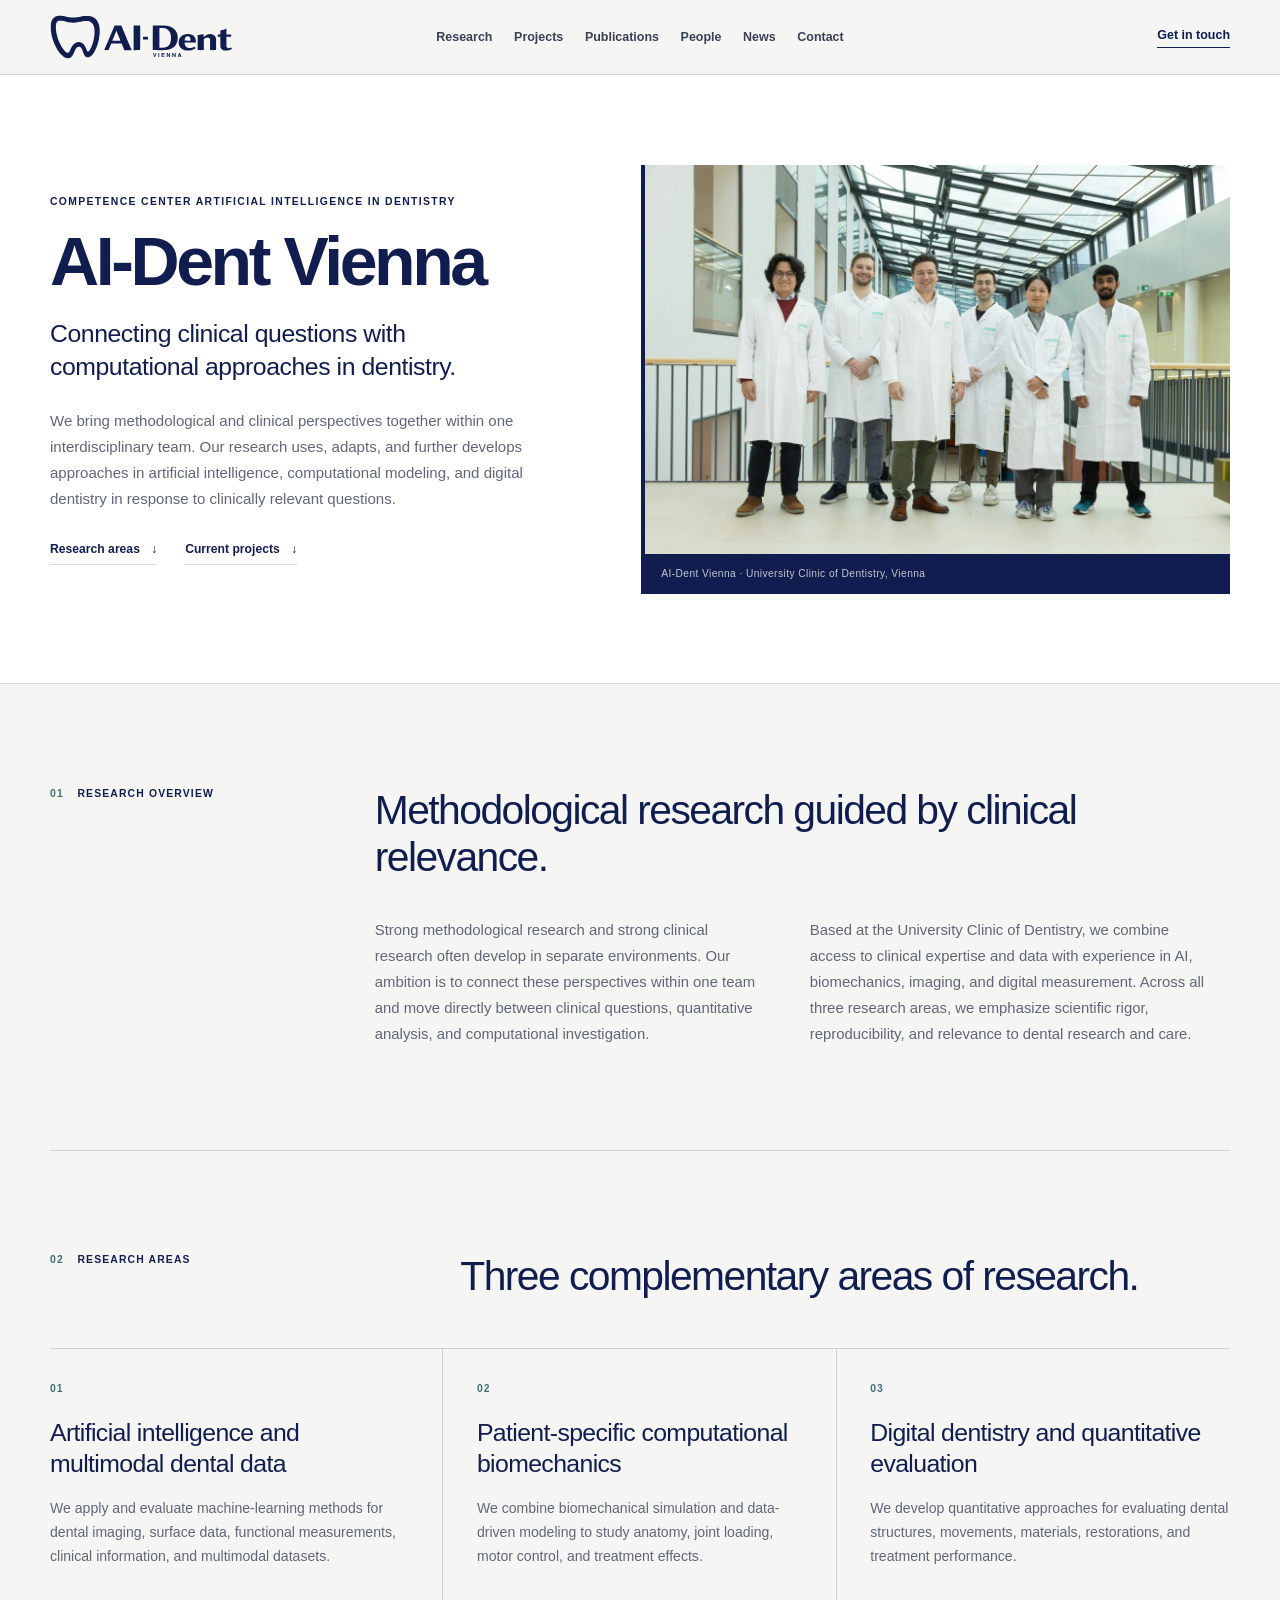
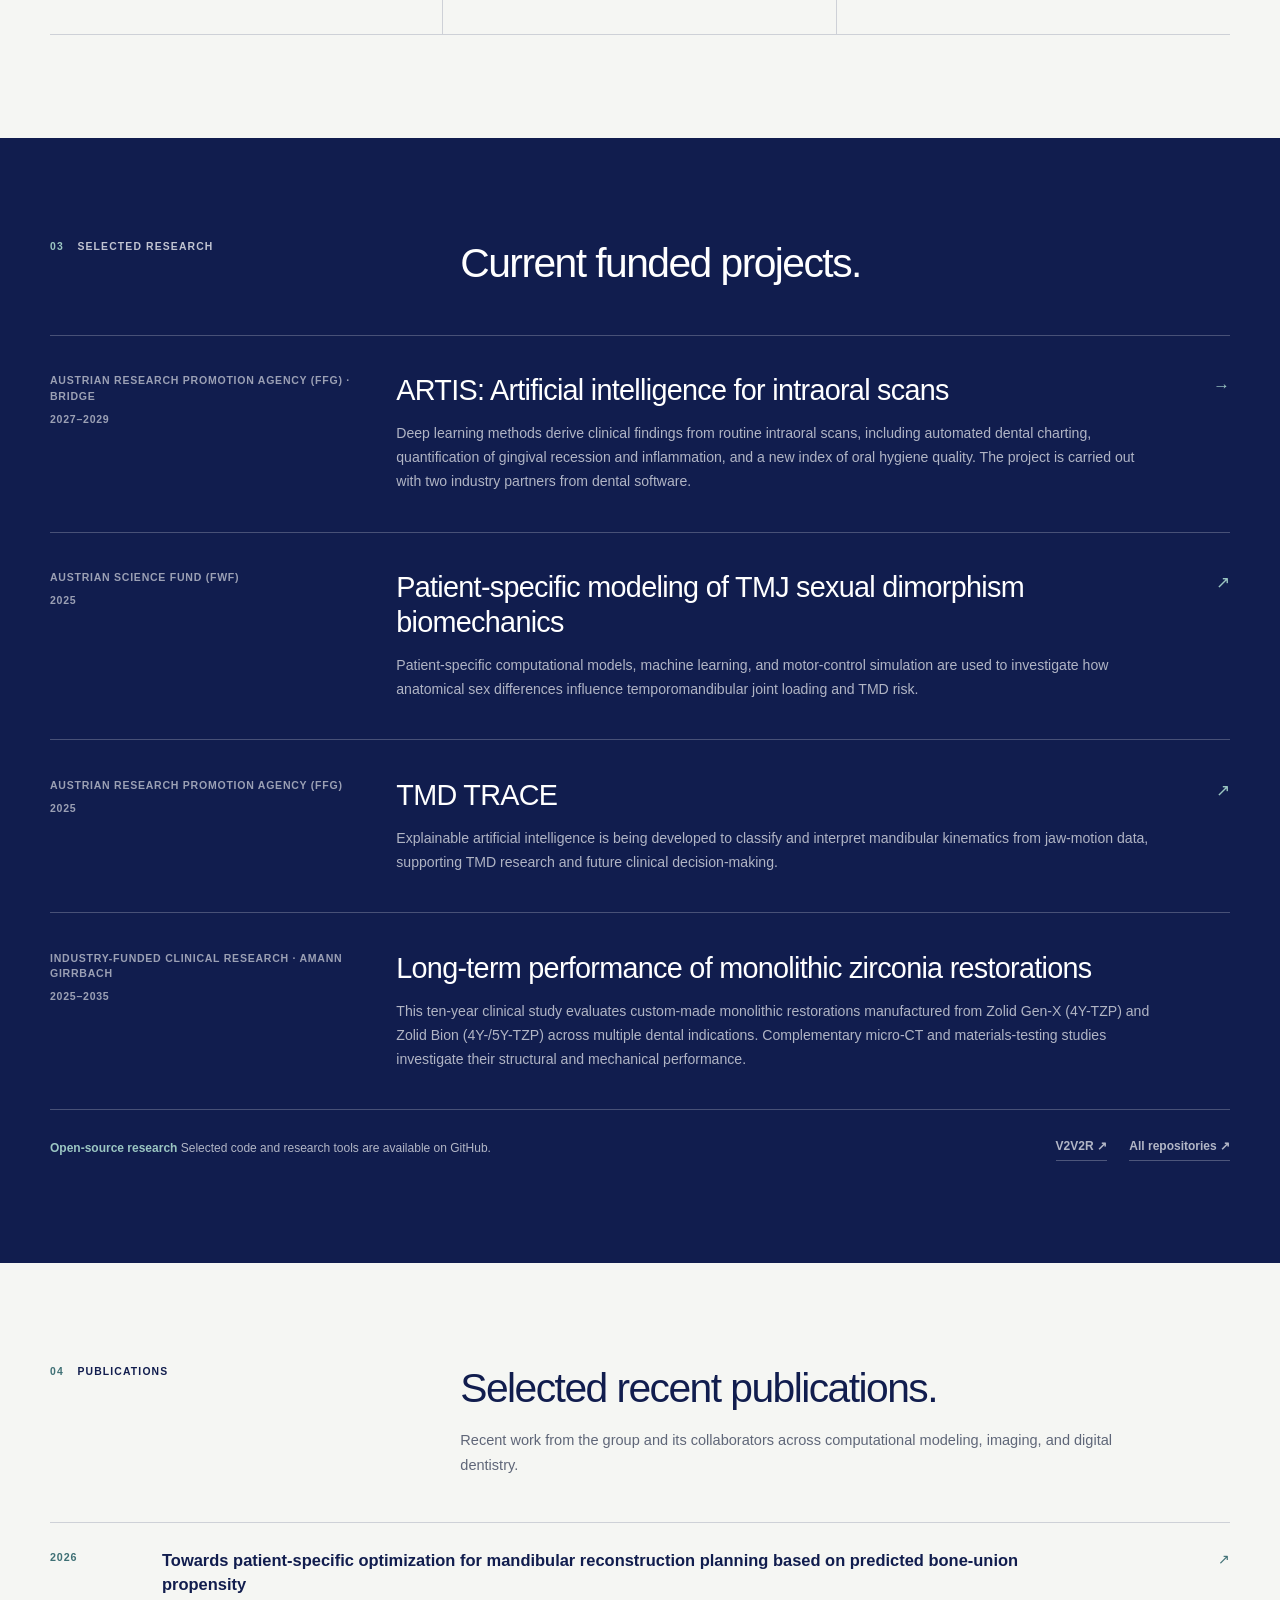
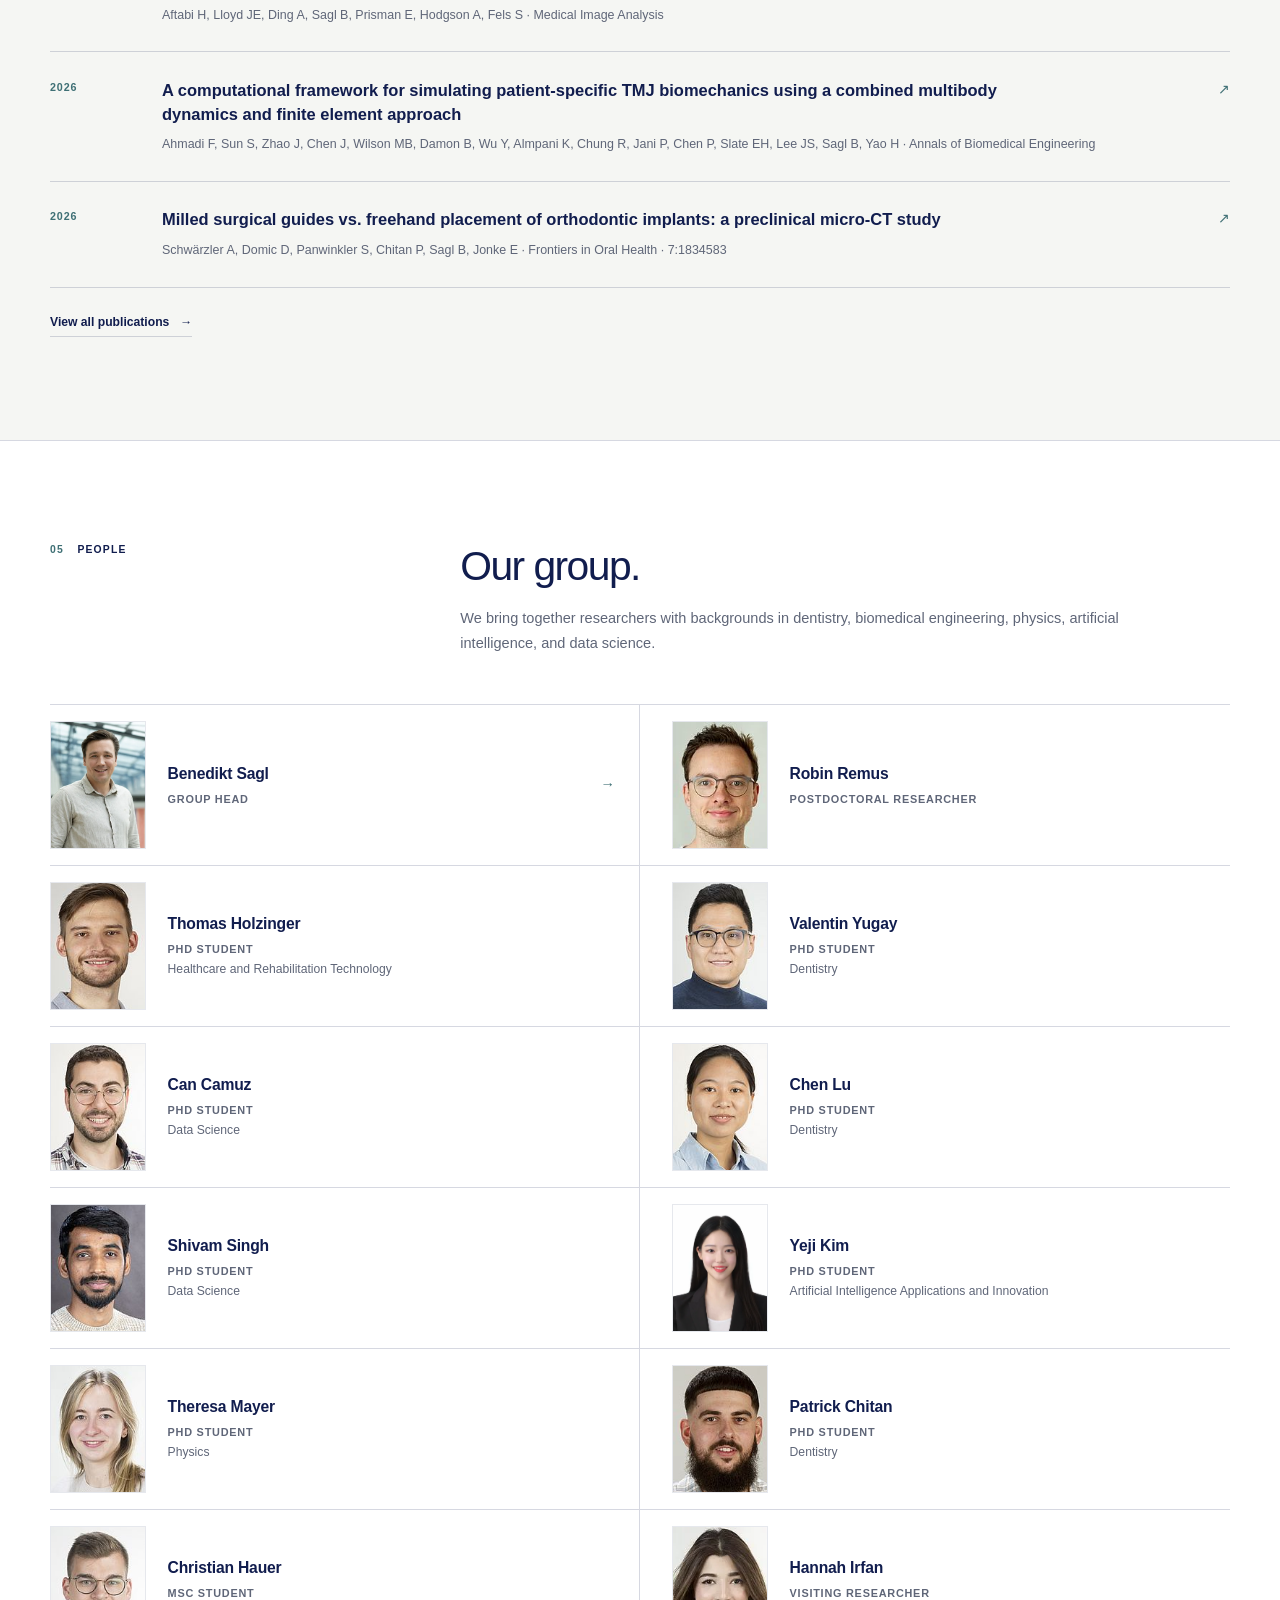
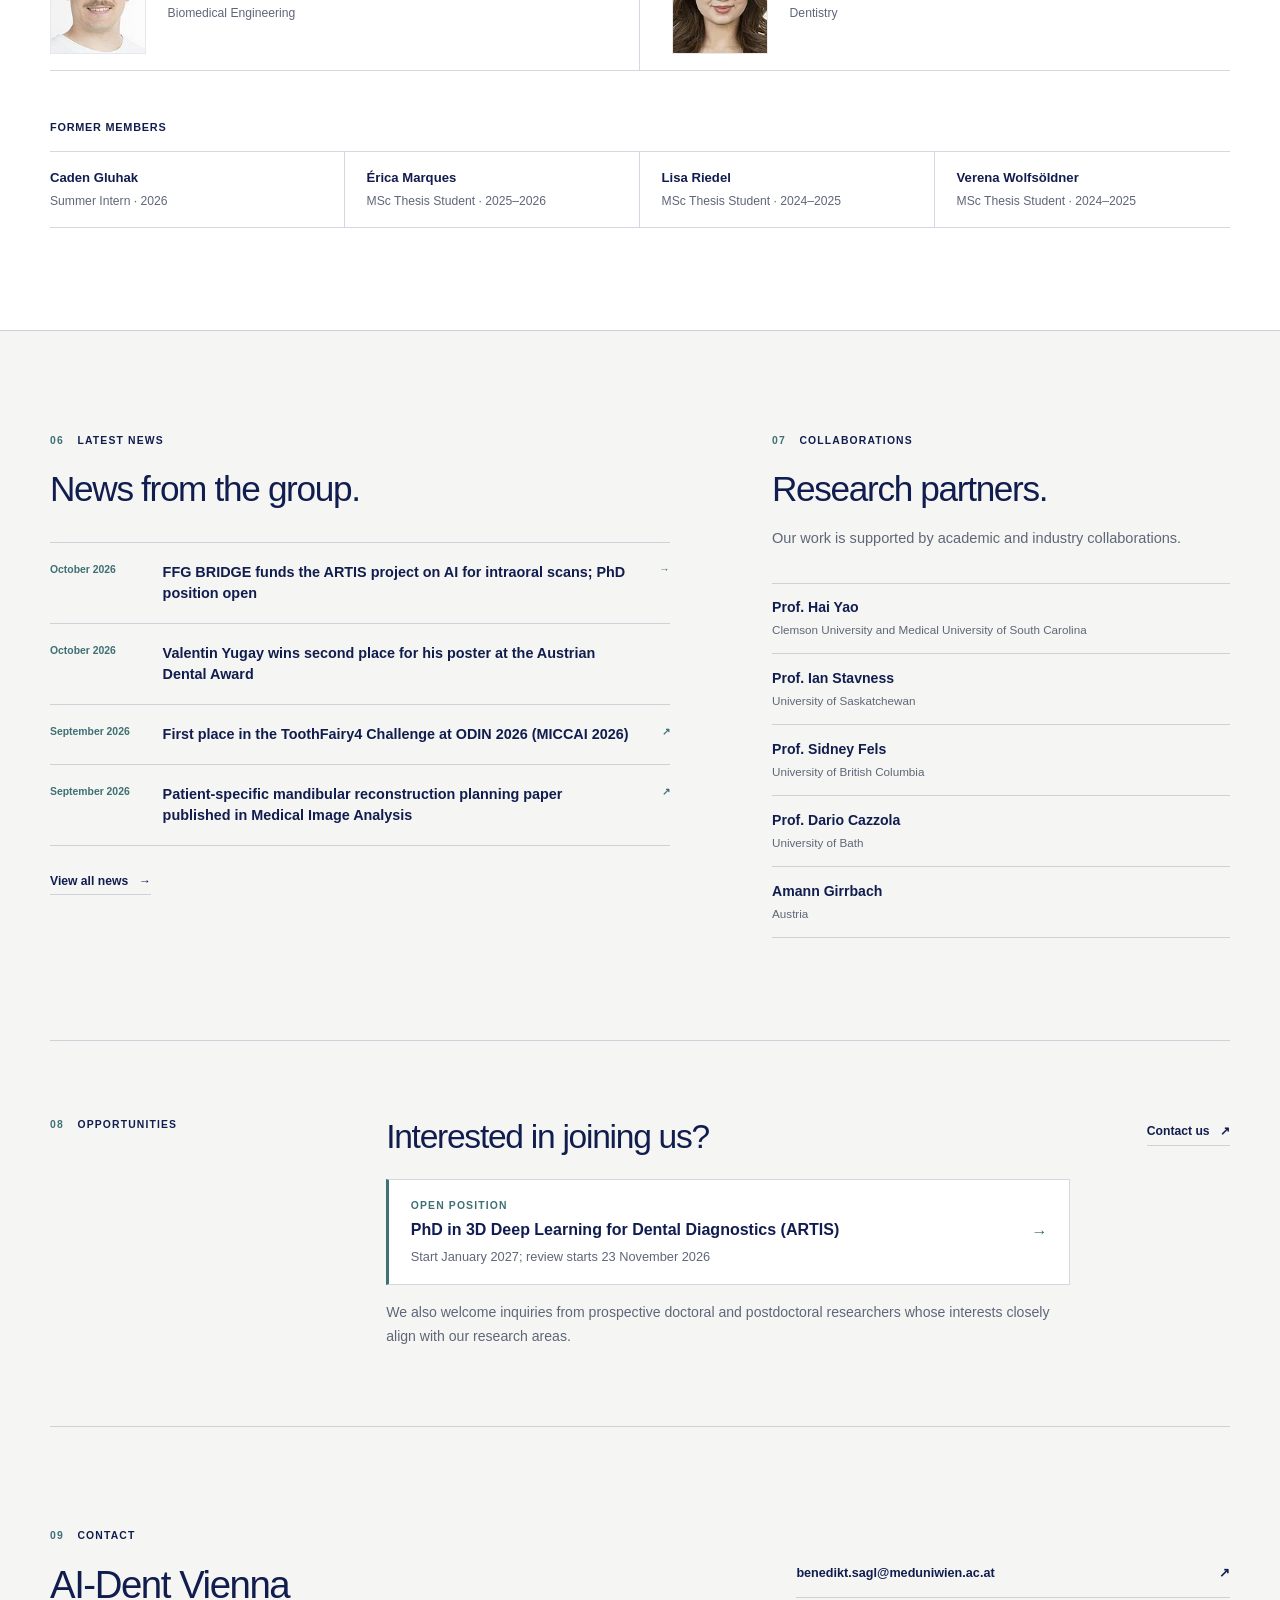
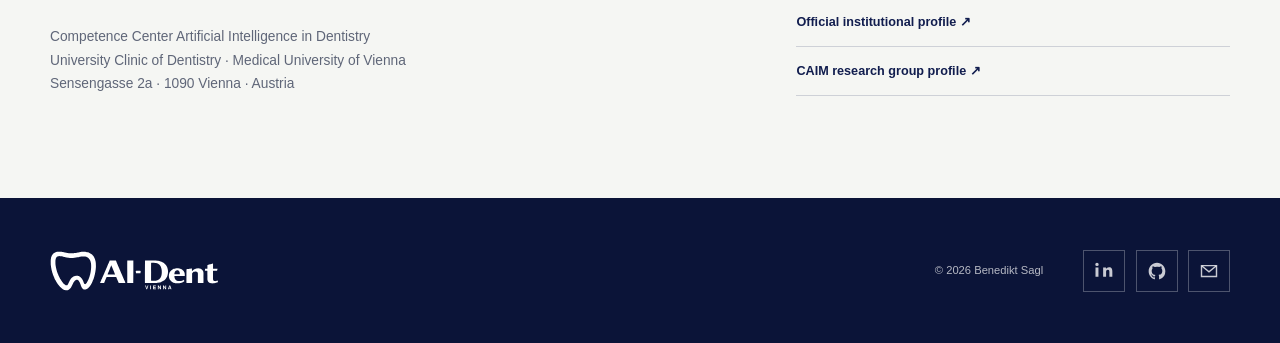
==== commit b0ac1f60: "Add ARTIS PhD position page, project, news and Robin Remus - New job posting page at /positions/arti" ====
--- a/index.html
+++ b/index.html
@@ -139,6 +139,17 @@
             <h2>Current funded projects.</h2>
           </div>
           <div class="projects-list">
+            <a href="positions/artis-phd/" class="project-item">
+              <div class="project-meta">
+                <span>Austrian Research Promotion Agency (FFG) · BRIDGE</span>
+                <span>2027–2029</span>
+              </div>
+              <div class="project-copy">
+                <h3>ARTIS: Artificial intelligence for intraoral scans</h3>
+                <p>Deep learning methods derive clinical findings from routine intraoral scans, including automated dental charting, quantification of gingival recession and inflammation, and a new index of oral hygiene quality. The project is carried out with two industry partners from dental software.</p>
+              </div>
+              <span class="project-arrow" aria-hidden="true">→</span>
+            </a>
             <a href="https://www.meduniwien.ac.at/web/ueber-uns/news/2025/news-im-oktober-2025/fwf-foerdert-projekt-zu-geschlechterunterschieden-bei-kiefergelenkserkrankungen/" class="project-item" target="_blank" rel="noreferrer">
               <div class="project-meta">
                 <span>Austrian Science Fund (FWF)</span>
@@ -244,6 +255,13 @@
               <span class="person-card-arrow" aria-hidden="true">→</span>
               <span class="sr-only">View the brief CV of <!-- -->Benedikt Sagl</span>
             </a>
+            <article class="person-card">
+              <img src="./team/robin-remus.webp" alt="Portrait of Robin Remus" width="160" height="160" loading="lazy">
+              <div class="person-copy">
+                <h3>Robin Remus</h3>
+                <p class="person-role">Postdoctoral Researcher</p>
+              </div>
+            </article>
             <article class="person-card">
               <img src="./team/thomas-holzinger.jpg" alt="Portrait of Thomas Holzinger" width="160" height="160" loading="lazy">
               <div class="person-copy">
@@ -357,6 +375,11 @@
             </div>
             <h2>News from the group.</h2>
             <div class="news-list">
+              <a href="positions/artis-phd/" class="news-item">
+                <span>October 2026</span>
+                <h3>FFG BRIDGE funds the ARTIS project on AI for intraoral scans; PhD position open</h3>
+                <span aria-hidden="true">→</span>
+              </a>
               <div class="news-item">
                 <span>October 2026</span>
                 <h3>Valentin Yugay wins second place for his poster at the Austrian Dental Award</h3>
@@ -372,11 +395,6 @@
                 <h3>Patient-specific mandibular reconstruction planning paper published in Medical Image Analysis</h3>
                 <span aria-hidden="true">↗</span>
               </a>
-              <a href="https://www.meduniwien.ac.at/web/ueber-uns/news/2025/news-im-oktober-2025/fwf-foerdert-projekt-zu-geschlechterunterschieden-bei-kiefergelenkserkrankungen/" class="news-item" target="_blank" rel="noreferrer">
-                <span>October 2025</span>
-                <h3>FWF funds research on sex differences in temporomandibular joint biomechanics</h3>
-                <span aria-hidden="true">↗</span>
-              </a>
             </div>
             <a class="text-link" href="news/">View all news <span aria-hidden="true">→</span></a>
           </div>
@@ -419,7 +437,13 @@
         </div>
         <div>
           <h2>Interested in joining us?</h2>
-          <p>We do not currently have a funded position advertised, but welcome inquiries from prospective doctoral and postdoctoral researchers whose interests closely align with our research areas. Formally advertised positions will be posted here.</p>
+          <a class="job-card" href="positions/artis-phd/">
+            <span class="job-card-label">Open position</span>
+            <h3>PhD in 3D Deep Learning for Dental Diagnostics (ARTIS)</h3>
+            <span class="job-card-meta">Start January 2027; review starts 23 November 2026</span>
+            <span class="job-card-arrow" aria-hidden="true">→</span>
+          </a>
+          <p>We also welcome inquiries from prospective doctoral and postdoctoral researchers whose interests closely align with our research areas.</p>
         </div>
         <a class="text-link" href="mailto:benedikt.sagl@meduniwien.ac.at">Contact us <span aria-hidden="true">↗</span>
         </a>
@@ -476,11 +500,11 @@
     <script>self.__next_f.push([1,"0:{\"P\":null,\"c\":[\"\",\"\"],\"q\":\"\",\"i\":false,\"f\":[[[\"\",{\"children\":[\"__PAGE__\",{}]},\"$undefined\",\"$undefined\",16],[[\"$\",\"$1\",\"c\",{\"children\":[[[\"$\",\"link\",\"0\",{\"rel\":\"stylesheet\",\"href\":\"/_next/static/chunks/0bwqcjxw25rd7.css\",\"precedence\":\"next\",\"crossOrigin\":\"$undefined\",\"nonce\":\"$undefined\"}],[\"$\",\"script\",\"script-0\",{\"src\":\"/_next/static/chunks/0dbhjjzl8qfwv.js\",\"async\":true,\"nonce\":\"$undefined\"}]],[\"$\",\"html\",null,{\"lang\":\"en\",\"children\":[\"$\",\"body\",null,{\"className\":\"antialiased\",\"children\":[\"$\",\"$L2\",null,{\"parallelRouterKey\":\"children\",\"error\":\"$undefined\",\"errorStyles\":\"$undefined\",\"errorScripts\":\"$undefined\",\"template\":[\"$\",\"$L3\",null,{}],\"templateStyles\":\"$undefined\",\"templateScripts\":\"$undefined\",\"notFound\":[[[\"$\",\"title\",null,{\"children\":\"404: This page could not be found.\"}],[\"$\",\"div\",null,{\"style\":{\"fontFamily\":\"system-ui,\\\"Segoe UI\\\",Roboto,Helvetica,Arial,sans-serif,\\\"Apple Color Emoji\\\",\\\"Segoe UI Emoji\\\"\",\"height\":\"100vh\",\"textAlign\":\"center\",\"display\":\"flex\",\"flexDirection\":\"column\",\"alignItems\":\"center\",\"justifyContent\":\"center\"},\"children\":[\"$\",\"div\",null,{\"children\":[[\"$\",\"style\",null,{\"dangerouslySetInnerHTML\":{\"__html\":\"body{color:#000;background:#fff;margin:0}.next-error-h1{border-right:1px solid rgba(0,0,0,.3)}@media (prefers-color-scheme:dark){body{color:#fff;background:#000}.next-error-h1{border-right:1px solid rgba(255,255,255,.3)}}\"}}],[\"$\",\"h1\",null,{\"className\":\"next-error-h1\",\"style\":{\"display\":\"inline-block\",\"margin\":\"0 20px 0 0\",\"padding\":\"0 23px 0 0\",\"fontSize\":24,\"fontWeight\":500,\"verticalAlign\":\"top\",\"lineHeight\":\"49px\"},\"children\":404}],[\"$\",\"div\",null,{\"style\":{\"display\":\"inline-block\"},\"children\":[\"$\",\"h2\",null,{\"style\":{\"fontSize\":14,\"fontWeight\":400,\"lineHeight\":\"49px\",\"margin\":0},\"children\":\"This page could not be found.\"}]}]]}]}]],[]],\"forbidden\":\"$undefined\",\"unauthorized\":\"$undefined\"}]}]}]]}],{\"children\":[[\"$\",\"$1\",\"c\",{\"children\":[[[\"$\",\"a\",null,{\"className\":\"skip-link\",\"href\":\"#main-content\",\"children\":\"Skip to content\"}],[\"$\",\"header\",null,{\"className\":\"site-header\",\"children\":[[\"$\",\"div\",null,{\"className\":\"header-inner\",\"children\":[[\"$\",\"a\",null,{\"className\":\"brand-link\",\"href\":\"/\",\"aria-label\":\"AI-Dent Vienna home\",\"children\":[\"$\",\"img\",null,{\"src\":\"/brand/ai-dent-vienna-horizontal-navy.svg\",\"alt\":\"AI-Dent Vienna\",\"width\":\"1260\",\"height\":\"300\"}]}],[\"$\",\"nav\",null,{\"className\":\"desktop-nav\",\"aria-label\":\"Primary navigation\",\"children\":[[\"$\",\"a\",null,{\"href\":\"/#research\",\"children\":\"Research\"}],[\"$\",\"a\",null,{\"href\":\"/#projects\",\"children\":\"Projects\"}],[\"$\",\"a\",null,{\"href\":\"/publications\",\"children\":\"Publications\"}],[\"$\",\"a\",null,{\"href\":\"/#team\",\"children\":\"People\"}],[\"$\",\"a\",null,{\"href\":\"/#news\",\"children\":\"News\"}],[\"$\",\"a\",null,{\"href\":\"/#contact\",\"children\":\"Contact\"}]]}],[\"$\",\"a\",null,{\"className\":\"header-contact\",\"href\":\"mailto:benedikt.sagl@meduniwien.ac.at\",\"children\":\"Get in touch\"}]]}],[\"$\",\"nav\",null,{\"className\":\"mobile-nav\",\"aria-label\":\"Mobile navigation\",\"children\":[[\"$\",\"a\",null,{\"href\":\"/#research\",\"children\":\"Research\"}],[\"$\",\"a\",null,{\"href\":\"/#projects\",\"children\":\"Projects\"}],[\"$\",\"a\",null,{\"href\":\"/publications\",\"children\":\"Publications\"}],[\"$\",\"a\",null,{\"href\":\"/#team\",\"children\":\"People\"}],[\"$\",\"a\",null,{\"href\":\"/#news\",\"children\":\"News\"}],[\"$\",\"a\",null,{\"href\":\"/#contact\",\"children\":\"Contact\"}]]}]]}],[\"$\",\"main\",null,{\"id\":\"main-content\",\"children\":[[\"$\",\"section\",null,{\"className\":\"hero\",\"id\":\"top\",\"children\":[\"$\",\"div\",null,{\"className\":\"hero-inner\",\"children\":[[\"$\",\"div\",null,{\"className\":\"hero-copy\",\"children\":[[\"$\",\"p\",null,{\"className\":\"eyebrow\",\"children\":\"Competence Center Artificial Intelligence in Dentistry\"}],[\"$\",\"h1\",null,{\"children\":\"AI-Dent Vienna\"}],[\"$\",\"p\",null,{\"className\":\"hero-statement\",\"children\":\"Connecting clinical questions with computational approaches in dentistry.\"}],[\"$\",\"p\",null,{\"className\":\"hero-intro\",\"children\":\"We bring methodological and clinical perspectives together within one interdisciplinary team. Our research uses, adapts, and further develops approaches in artificial intelligence, computational modeling, and digital dentistry in response to clinically relevant questions.\"}],[\"$\",\"div\",null,{\"className\":\"hero-links\",\"aria-label\":\"Explore the website\",\"children\":[[\"$\",\"a\",null,{\"href\":\"#research\",\"children\":[\"Research areas \",[\"$\",\"span\",null,{\"aria-hidden\":\"true\",\"children\":\"↓\"}]]}],[\"$\",\"a\",null,{\"href\":\"#projects\",\"children\":[\"Current projects \",[\"$\",\"span\",null,{\"aria-hidden\":\"true\",\"children\":\"↓\"}]]}]]}]]}],[\"$\",\"figure\",null,{\"className\":\"hero-photo\",\"children\":[[\"$\",\"img\",null,{\"src\":\"/team/group.webp\",\"alt\":\"Members of the AI-Dent Vienna research group at the University Clinic of Dentistry\",\"width\":\"2400\",\"height\":\"1600\"}],\"$L4\"]}]]}]}],\"$L5\",\"$L6\",\"$L7\",\"$L8\",\"$L9\",\"$La\",\"$Lb\",\"$Lc\"]}],\"$Ld\"],null,\"$Le\"]}],{},null,false,null]},null,false,null],\"$Lf\",false]],\"m\":\"$undefined\",\"G\":[\"$10\",[\"$L11\"]],\"S\":true,\"h\":null,\"s\":\"$undefined\",\"l\":\"$undefined\",\"p\":\"$undefined\",\"d\":\"$undefined\",\"b\":\"wd0xWJQnYktEUK6Ac0LHb\"}\n"])</script>
     <script>self.__next_f.push([1,"15:I[97367,[\"/_next/static/chunks/0dbhjjzl8qfwv.js\"],\"OutletBoundary\"]\n16:\"$Sreact.suspense\"\n18:I[97367,[\"/_next/static/chunks/0dbhjjzl8qfwv.js\"],\"ViewportBoundary\"]\n1a:I[97367,[\"/_next/static/chunks/0dbhjjzl8qfwv.js\"],\"MetadataBoundary\"]\n:HL[\"/brand/ai-dent-vienna-horizontal-white.svg\",\"image\"]\n4:[\"$\",\"figcaption\",null,{\"children\":\"AI-Dent Vienna · University Clinic of Dentistry, Vienna\"}]\n5:[\"$\",\"section\",null,{\"className\":\"overview-section\",\"id\":\"about\",\"children\":[[\"$\",\"div\",null,{\"className\":\"section-label\",\"children\":[[\"$\",\"span\",null,{\"children\":\"01\"}],[\"$\",\"p\",null,{\"children\":\"Research overview\"}]]}],[\"$\",\"div\",null,{\"className\":\"overview-content\",\"children\":[[\"$\",\"h2\",null,{\"children\":\"Methodological research guided by clinical relevance.\"}],[\"$\",\"div\",null,{\"className\":\"overview-text\",\"children\":[[\"$\",\"p\",null,{\"children\":\"Strong methodological research and strong clinical research often develop in separate environments. Our ambition is to connect these perspectives within one team and move directly between clinical questions, quantitative analysis, and computational investigation.\"}],[\"$\",\"p\",null,{\"children\":\"Based at the University Clinic of Dentistry, we combine access to clinical expertise and data with experience in AI, biomechanics, imaging, and digital measurement. Across all three research areas, we emphasize scientific rigor, reproducibility, and relevance to dental research and care.\"}]]}]]}]]}]\n"])</script>
     <script>self.__next_f.push([1,"6:[\"$\",\"section\",null,{\"className\":\"research-section\",\"id\":\"research\",\"children\":[[\"$\",\"div\",null,{\"className\":\"section-heading\",\"children\":[[\"$\",\"div\",null,{\"className\":\"section-label\",\"children\":[[\"$\",\"span\",null,{\"children\":\"02\"}],[\"$\",\"p\",null,{\"children\":\"Research areas\"}]]}],[\"$\",\"h2\",null,{\"children\":\"Three complementary areas of research.\"}]]}],[\"$\",\"div\",null,{\"className\":\"research-grid\",\"children\":[[\"$\",\"article\",\"01\",{\"className\":\"research-item\",\"children\":[[\"$\",\"span\",null,{\"className\":\"item-number\",\"children\":\"01\"}],[\"$\",\"h3\",null,{\"children\":\"Artificial intelligence and multimodal dental data\"}],[\"$\",\"p\",null,{\"children\":\"We apply and evaluate machine-learning methods for dental imaging, surface data, functional measurements, clinical information, and multimodal datasets.\"}]]}],[\"$\",\"article\",\"02\",{\"className\":\"research-item\",\"children\":[[\"$\",\"span\",null,{\"className\":\"item-number\",\"children\":\"02\"}],[\"$\",\"h3\",null,{\"children\":\"Patient-specific computational biomechanics\"}],[\"$\",\"p\",null,{\"children\":\"We combine biomechanical simulation and data-driven modeling to study anatomy, joint loading, motor control, and treatment effects.\"}]]}],[\"$\",\"article\",\"03\",{\"className\":\"research-item\",\"children\":[[\"$\",\"span\",null,{\"className\":\"item-number\",\"children\":\"03\"}],[\"$\",\"h3\",null,{\"children\":\"Digital dentistry and quantitative evaluation\"}],[\"$\",\"p\",null,{\"children\":\"We develop quantitative approaches for evaluating dental structures, movements, materials, restorations, and treatment performance.\"}]]}]]}]]}]\n"])</script>
-    <script>self.__next_f.push([1,"7:[\"$\",\"section\",null,{\"className\":\"projects-section\",\"id\":\"projects\",\"children\":[\"$\",\"div\",null,{\"className\":\"projects-inner\",\"children\":[[\"$\",\"div\",null,{\"className\":\"section-heading projects-heading\",\"children\":[[\"$\",\"div\",null,{\"className\":\"section-label section-label-light\",\"children\":[[\"$\",\"span\",null,{\"children\":\"03\"}],[\"$\",\"p\",null,{\"children\":\"Selected research\"}]]}],[\"$\",\"h2\",null,{\"children\":\"Current funded projects.\"}]]}],[\"$\",\"div\",null,{\"className\":\"projects-list\",\"children\":[[\"$\",\"a\",\"Patient-specific modeling of TMJ sexual dimorphism biomechanics\",{\"href\":\"https://www.meduniwien.ac.at/web/ueber-uns/news/2025/news-im-oktober-2025/fwf-foerdert-projekt-zu-geschlechterunterschieden-bei-kiefergelenkserkrankungen/\",\"className\":\"project-item\",\"target\":\"_blank\",\"rel\":\"noreferrer\",\"children\":[[\"$\",\"div\",null,{\"className\":\"project-meta\",\"children\":[[\"$\",\"span\",null,{\"children\":\"Austrian Science Fund (FWF)\"}],[\"$\",\"span\",null,{\"children\":\"2025\"}]]}],[\"$\",\"div\",null,{\"className\":\"project-copy\",\"children\":[[\"$\",\"h3\",null,{\"children\":\"Patient-specific modeling of TMJ sexual dimorphism biomechanics\"}],[\"$\",\"p\",null,{\"children\":\"Patient-specific computational models, machine learning, and motor-control simulation are used to investigate how anatomical sex differences influence temporomandibular joint loading and TMD risk.\"}]]}],[\"$\",\"span\",null,{\"className\":\"project-arrow\",\"aria-hidden\":\"true\",\"children\":\"↗\"}]]}],[\"$\",\"a\",\"TMD TRACE\",{\"href\":\"https://www.meduniwien.ac.at/web/ueber-uns/news/2025/news-im-juni-2025/benedikt-sagl-erhaelt-foerderung-des-ffg/\",\"className\":\"project-item\",\"target\":\"_blank\",\"rel\":\"noreferrer\",\"children\":[[\"$\",\"div\",null,{\"className\":\"project-meta\",\"children\":[[\"$\",\"span\",null,{\"children\":\"Austrian Research Promotion Agency (FFG)\"}],[\"$\",\"span\",null,{\"children\":\"2025\"}]]}],[\"$\",\"div\",null,{\"className\":\"project-copy\",\"children\":[[\"$\",\"h3\",null,{\"children\":\"TMD TRACE\"}],[\"$\",\"p\",null,{\"children\":\"Explainable artificial intelligence is being developed to classify and interpret mandibular kinematics from jaw-motion data, supporting TMD research and future clinical decision-making.\"}]]}],[\"$\",\"span\",null,{\"className\":\"project-arrow\",\"aria-hidden\":\"true\",\"children\":\"↗\"}]]}],[\"$\",\"article\",\"Long-term performance of monolithic zirconia restorations\",{\"className\":\"project-item project-item-static\",\"children\":[[\"$\",\"div\",null,{\"className\":\"project-meta\",\"children\":[[\"$\",\"span\",null,{\"children\":\"Industry-funded clinical research · Amann Girrbach\"}],[\"$\",\"span\",null,{\"children\":\"2025–2035\"}]]}],[\"$\",\"div\",null,{\"className\":\"project-copy\",\"children\":[[\"$\",\"h3\",null,{\"children\":\"Long-term performance of monolithic zirconia restorations\"}],[\"$\",\"p\",null,{\"children\":\"This ten-year clinical study evaluates custom-made monolithic restorations manufactured from Zolid Gen-X (4Y-TZP) and Zolid Bion (4Y-/5Y-TZP) across multiple dental indications. Complementary micro-CT and materials-testing studies investigate their structural and mechanical performance.\"}]]}],null]}]]}],[\"$\",\"div\",null,{\"className\":\"open-source-row\",\"children\":[[\"$\",\"p\",null,{\"children\":[[\"$\",\"span\",null,{\"children\":\"Open-source research\"}],\" Selected code and research tools are available on GitHub.\"]}],[\"$\",\"div\",null,{\"children\":[[\"$\",\"a\",null,{\"href\":\"https://github.com/CC-AIDent-Vienna/v2v2R\",\"className\":\"\",\"target\":\"_blank\",\"rel\":\"noreferrer\",\"children\":\"V2V2R ↗\"}],[\"$\",\"a\",null,{\"href\":\"https://github.com/orgs/CC-AIDent-Vienna/repositories\",\"className\":\"\",\"target\":\"_blank\",\"rel\":\"noreferrer\",\"children\":\"All repositories ↗\"}]]}]]}]]}]}]\n"])</script>
+    <script>self.__next_f.push([1,"7:[\"$\",\"section\",null,{\"className\":\"projects-section\",\"id\":\"projects\",\"children\":[\"$\",\"div\",null,{\"className\":\"projects-inner\",\"children\":[[\"$\",\"div\",null,{\"className\":\"section-heading projects-heading\",\"children\":[[\"$\",\"div\",null,{\"className\":\"section-label section-label-light\",\"children\":[[\"$\",\"span\",null,{\"children\":\"03\"}],[\"$\",\"p\",null,{\"children\":\"Selected research\"}]]}],[\"$\",\"h2\",null,{\"children\":\"Current funded projects.\"}]]}],[\"$\",\"div\",null,{\"className\":\"projects-list\",\"children\":[[\"$\",\"a\",\"ARTIS: Artificial intelligence for intraoral scans\",{\"href\":\"/positions/artis-phd/\",\"className\":\"project-item\",\"children\":[[\"$\",\"div\",null,{\"className\":\"project-meta\",\"children\":[[\"$\",\"span\",null,{\"children\":\"Austrian Research Promotion Agency (FFG) · BRIDGE\"}],[\"$\",\"span\",null,{\"children\":\"2027–2029\"}]]}],[\"$\",\"div\",null,{\"className\":\"project-copy\",\"children\":[[\"$\",\"h3\",null,{\"children\":\"ARTIS: Artificial intelligence for intraoral scans\"}],[\"$\",\"p\",null,{\"children\":\"Deep learning methods derive clinical findings from routine intraoral scans, including automated dental charting, quantification of gingival recession and inflammation, and a new index of oral hygiene quality. The project is carried out with two industry partners from dental software.\"}]]}],[\"$\",\"span\",null,{\"className\":\"project-arrow\",\"aria-hidden\":\"true\",\"children\":\"→\"}]]}],[\"$\",\"a\",\"Patient-specific modeling of TMJ sexual dimorphism biomechanics\",{\"href\":\"https://www.meduniwien.ac.at/web/ueber-uns/news/2025/news-im-oktober-2025/fwf-foerdert-projekt-zu-geschlechterunterschieden-bei-kiefergelenkserkrankungen/\",\"className\":\"project-item\",\"target\":\"_blank\",\"rel\":\"noreferrer\",\"children\":[[\"$\",\"div\",null,{\"className\":\"project-meta\",\"children\":[[\"$\",\"span\",null,{\"children\":\"Austrian Science Fund (FWF)\"}],[\"$\",\"span\",null,{\"children\":\"2025\"}]]}],[\"$\",\"div\",null,{\"className\":\"project-copy\",\"children\":[[\"$\",\"h3\",null,{\"children\":\"Patient-specific modeling of TMJ sexual dimorphism biomechanics\"}],[\"$\",\"p\",null,{\"children\":\"Patient-specific computational models, machine learning, and motor-control simulation are used to investigate how anatomical sex differences influence temporomandibular joint loading and TMD risk.\"}]]}],[\"$\",\"span\",null,{\"className\":\"project-arrow\",\"aria-hidden\":\"true\",\"children\":\"↗\"}]]}],[\"$\",\"a\",\"TMD TRACE\",{\"href\":\"https://www.meduniwien.ac.at/web/ueber-uns/news/2025/news-im-juni-2025/benedikt-sagl-erhaelt-foerderung-des-ffg/\",\"className\":\"project-item\",\"target\":\"_blank\",\"rel\":\"noreferrer\",\"children\":[[\"$\",\"div\",null,{\"className\":\"project-meta\",\"children\":[[\"$\",\"span\",null,{\"children\":\"Austrian Research Promotion Agency (FFG)\"}],[\"$\",\"span\",null,{\"children\":\"2025\"}]]}],[\"$\",\"div\",null,{\"className\":\"project-copy\",\"children\":[[\"$\",\"h3\",null,{\"children\":\"TMD TRACE\"}],[\"$\",\"p\",null,{\"children\":\"Explainable artificial intelligence is being developed to classify and interpret mandibular kinematics from jaw-motion data, supporting TMD research and future clinical decision-making.\"}]]}],[\"$\",\"span\",null,{\"className\":\"project-arrow\",\"aria-hidden\":\"true\",\"children\":\"↗\"}]]}],[\"$\",\"article\",\"Long-term performance of monolithic zirconia restorations\",{\"className\":\"project-item project-item-static\",\"children\":[[\"$\",\"div\",null,{\"className\":\"project-meta\",\"children\":[[\"$\",\"span\",null,{\"children\":\"Industry-funded clinical research · Amann Girrbach\"}],[\"$\",\"span\",null,{\"children\":\"2025–2035\"}]]}],[\"$\",\"div\",null,{\"className\":\"project-copy\",\"children\":[[\"$\",\"h3\",null,{\"children\":\"Long-term performance of monolithic zirconia restorations\"}],[\"$\",\"p\",null,{\"children\":\"This ten-year clinical study evaluates custom-made monolithic restorations manufactured from Zolid Gen-X (4Y-TZP) and Zolid Bion (4Y-/5Y-TZP) across multiple dental indications. Complementary micro-CT and materials-testing studies investigate their structural and mechanical performance.\"}]]}],null]}]]}],[\"$\",\"div\",null,{\"className\":\"open-source-row\",\"children\":[[\"$\",\"p\",null,{\"children\":[[\"$\",\"span\",null,{\"children\":\"Open-source research\"}],\" Selected code and research tools are available on GitHub.\"]}],[\"$\",\"div\",null,{\"children\":[[\"$\",\"a\",null,{\"href\":\"https://github.com/CC-AIDent-Vienna/v2v2R\",\"className\":\"\",\"target\":\"_blank\",\"rel\":\"noreferrer\",\"children\":\"V2V2R ↗\"}],[\"$\",\"a\",null,{\"href\":\"https://github.com/orgs/CC-AIDent-Vienna/repositories\",\"className\":\"\",\"target\":\"_blank\",\"rel\":\"noreferrer\",\"children\":\"All repositories ↗\"}]]}]]}]]}]}]\n"])</script>
     <script>self.__next_f.push([1,"8:[\"$\",\"section\",null,{\"className\":\"publications-section\",\"id\":\"publications\",\"children\":[[\"$\",\"div\",null,{\"className\":\"section-heading publications-heading\",\"children\":[[\"$\",\"div\",null,{\"className\":\"section-label\",\"children\":[[\"$\",\"span\",null,{\"children\":\"04\"}],[\"$\",\"p\",null,{\"children\":\"Publications\"}]]}],[\"$\",\"div\",null,{\"children\":[[\"$\",\"h2\",null,{\"children\":\"Selected recent publications.\"}],[\"$\",\"p\",null,{\"className\":\"section-intro\",\"children\":\"Recent work from the group and its collaborators across computational modeling, imaging, and digital dentistry.\"}]]}]]}],[\"$\",\"div\",null,{\"className\":\"publication-list\",\"children\":[[\"$\",\"a\",\"Towards patient-specific optimization for mandibular reconstruction planning based on predicted bone-union propensity\",{\"href\":\"https://www.sciencedirect.com/science/article/pii/S1361841526003506\",\"className\":\"publication-item publication-link\",\"target\":\"_blank\",\"rel\":\"noreferrer\",\"children\":[[\"$\",\"span\",null,{\"children\":\"2026\"}],[\"$\",\"div\",null,{\"children\":[[\"$\",\"h3\",null,{\"children\":\"Towards patient-specific optimization for mandibular reconstruction planning based on predicted bone-union propensity\"}],[\"$\",\"p\",null,{\"children\":\"Aftabi H, Lloyd JE, Ding A, Sagl B, Prisman E, Hodgson A, Fels S · Medical Image Analysis\"}]]}],[\"$\",\"span\",null,{\"className\":\"publication-arrow\",\"aria-hidden\":\"true\",\"children\":\"↗\"}]]}],[\"$\",\"a\",\"A computational framework for simulating patient-specific TMJ biomechanics using a combined multibody dynamics and finite element approach\",{\"href\":\"https://doi.org/10.1007/s10439-026-04020-0\",\"className\":\"publication-item publication-link\",\"target\":\"_blank\",\"rel\":\"noreferrer\",\"children\":[[\"$\",\"span\",null,{\"children\":\"2026\"}],[\"$\",\"div\",null,{\"children\":[[\"$\",\"h3\",null,{\"children\":\"A computational framework for simulating patient-specific TMJ biomechanics using a combined multibody dynamics and finite element approach\"}],[\"$\",\"p\",null,{\"children\":\"Ahmadi F, Sun S, Zhao J, Chen J, Wilson MB, Damon B, Wu Y, Almpani K, Chung R, Jani P, Chen P, Slate EH, Lee JS, Sagl B, Yao H · Annals of Biomedical Engineering\"}]]}],[\"$\",\"span\",null,{\"className\":\"publication-arrow\",\"aria-hidden\":\"true\",\"children\":\"↗\"}]]}],[\"$\",\"a\",\"Milled surgical guides vs. freehand placement of orthodontic implants: a preclinical micro-CT study\",{\"href\":\"https://doi.org/10.3389/froh.2026.1834583\",\"className\":\"publication-item publication-link\",\"target\":\"_blank\",\"rel\":\"noreferrer\",\"children\":[[\"$\",\"span\",null,{\"children\":\"2026\"}],[\"$\",\"div\",null,{\"children\":[[\"$\",\"h3\",null,{\"children\":\"Milled surgical guides vs. freehand placement of orthodontic implants: a preclinical micro-CT study\"}],[\"$\",\"p\",null,{\"children\":\"Schwärzler A, Domic D, Panwinkler S, Chitan P, Sagl B, Jonke E · Frontiers in Oral Health · 7:1834583\"}]]}],[\"$\",\"span\",null,{\"className\":\"publication-arrow\",\"aria-hidden\":\"true\",\"children\":\"↗\"}]]}]]}],[\"$\",\"a\",null,{\"href\":\"/publications\",\"className\":\"text-link\",\"children\":[\"View all publications \",[\"$\",\"span\",null,{\"aria-hidden\":\"true\",\"children\":\"→\"}]]}]]}]\n"])</script>
-    <script>self.__next_f.push([1,"9:[\"$\",\"section\",null,{\"className\":\"team-section\",\"id\":\"team\",\"children\":[\"$\",\"div\",null,{\"className\":\"team-inner\",\"children\":[[\"$\",\"div\",null,{\"className\":\"section-heading team-heading\",\"children\":[[\"$\",\"div\",null,{\"className\":\"section-label\",\"children\":[[\"$\",\"span\",null,{\"children\":\"05\"}],[\"$\",\"p\",null,{\"children\":\"People\"}]]}],[\"$\",\"div\",null,{\"children\":[[\"$\",\"h2\",null,{\"children\":\"Our group.\"}],[\"$\",\"p\",null,{\"className\":\"section-intro\",\"children\":\"We bring together researchers with backgrounds in dentistry, biomedical engineering, physics, artificial intelligence, and data science.\"}]]}]]}],[\"$\",\"div\",null,{\"className\":\"team-grid\",\"children\":[[\"$\",\"a\",\"Benedikt Sagl\",{\"className\":\"person-card person-card-link\",\"href\":\"/team/benedikt-sagl\",\"children\":[[[\"$\",\"img\",null,{\"src\":\"/team/benedikt-sagl.webp\",\"alt\":\"Portrait of Benedikt Sagl\",\"width\":\"160\",\"height\":\"160\",\"loading\":\"lazy\"}],[\"$\",\"div\",null,{\"className\":\"person-copy\",\"children\":[[\"$\",\"h3\",null,{\"children\":\"Benedikt Sagl\"}],[\"$\",\"p\",null,{\"className\":\"person-role\",\"children\":\"Group Head\"}],null]}]],[\"$\",\"span\",null,{\"className\":\"person-card-arrow\",\"aria-hidden\":\"true\",\"children\":\"→\"}],[\"$\",\"span\",null,{\"className\":\"sr-only\",\"children\":[\"View the brief CV of \",\"Benedikt Sagl\"]}]]}],[\"$\",\"article\",\"Thomas Holzinger\",{\"className\":\"person-card\",\"children\":[[\"$\",\"img\",null,{\"src\":\"/team/thomas-holzinger.jpg\",\"alt\":\"Portrait of Thomas Holzinger\",\"width\":\"160\",\"height\":\"160\",\"loading\":\"lazy\"}],[\"$\",\"div\",null,{\"className\":\"person-copy\",\"children\":[[\"$\",\"h3\",null,{\"children\":\"Thomas Holzinger\"}],[\"$\",\"p\",null,{\"className\":\"person-role\",\"children\":\"PhD Student\"}],[\"$\",\"p\",null,{\"className\":\"person-background\",\"children\":\"Healthcare and Rehabilitation Technology\"}]]}]]}],[\"$\",\"article\",\"Valentin Yugay\",{\"className\":\"person-card\",\"children\":[[\"$\",\"img\",null,{\"src\":\"/team/valentin-yugay.jpg\",\"alt\":\"Portrait of Valentin Yugay\",\"width\":\"160\",\"height\":\"160\",\"loading\":\"lazy\"}],[\"$\",\"div\",null,{\"className\":\"person-copy\",\"children\":[[\"$\",\"h3\",null,{\"children\":\"Valentin Yugay\"}],[\"$\",\"p\",null,{\"className\":\"person-role\",\"children\":\"PhD Student\"}],[\"$\",\"p\",null,{\"className\":\"person-background\",\"children\":\"Dentistry\"}]]}]]}],[\"$\",\"article\",\"Can Camuz\",{\"className\":\"person-card\",\"children\":[[\"$\",\"img\",null,{\"src\":\"/team/can-camuz.jpg\",\"alt\":\"Portrait of Can Camuz\",\"width\":\"160\",\"height\":\"160\",\"loading\":\"lazy\"}],[\"$\",\"div\",null,{\"className\":\"person-copy\",\"children\":[[\"$\",\"h3\",null,{\"children\":\"Can Camuz\"}],[\"$\",\"p\",null,{\"className\":\"person-role\",\"children\":\"PhD Student\"}],[\"$\",\"p\",null,{\"className\":\"person-background\",\"children\":\"Data Science\"}]]}]]}],[\"$\",\"article\",\"Chen Lu\",{\"className\":\"person-card\",\"children\":[[\"$\",\"img\",null,{\"src\":\"/team/chen-lu.jpg\",\"alt\":\"Portrait of Chen Lu\",\"width\":\"160\",\"height\":\"160\",\"loading\":\"lazy\"}],[\"$\",\"div\",null,{\"className\":\"person-copy\",\"children\":[[\"$\",\"h3\",null,{\"children\":\"Chen Lu\"}],[\"$\",\"p\",null,{\"className\":\"person-role\",\"children\":\"PhD Student\"}],[\"$\",\"p\",null,{\"className\":\"person-background\",\"children\":\"Dentistry\"}]]}]]}],[\"$\",\"article\",\"Shivam Singh\",{\"className\":\"person-card\",\"children\":[[\"$\",\"img\",null,{\"src\":\"/team/shivam-singh.jpg\",\"alt\":\"Portrait of Shivam Singh\",\"width\":\"160\",\"height\":\"160\",\"loading\":\"lazy\"}],[\"$\",\"div\",null,{\"className\":\"person-copy\",\"children\":[[\"$\",\"h3\",null,{\"children\":\"Shivam Singh\"}],[\"$\",\"p\",null,{\"className\":\"person-role\",\"children\":\"PhD Student\"}],[\"$\",\"p\",null,{\"className\":\"person-background\",\"children\":\"Data Science\"}]]}]]}],[\"$\",\"article\",\"Yeji Kim\",{\"className\":\"person-card\",\"children\":[[\"$\",\"img\",null,{\"src\":\"/team/yeji-kim.webp\",\"alt\":\"Portrait of Yeji Kim\",\"width\":\"160\",\"height\":\"160\",\"loading\":\"lazy\"}],[\"$\",\"div\",null,{\"className\":\"person-copy\",\"children\":[[\"$\",\"h3\",null,{\"children\":\"Yeji Kim\"}],[\"$\",\"p\",null,{\"className\":\"person-role\",\"children\":\"PhD Student\"}],[\"$\",\"p\",null,{\"className\":\"person-background\",\"children\":\"Artificial Intelligence Applications and Innovation\"}]]}]]}],[\"$\",\"article\",\"Theresa Mayer\",{\"className\":\"person-card\",\"children\":[[\"$\",\"img\",null,{\"src\":\"/team/theresa-mayer.jpg\",\"alt\":\"Portrait of Theresa Mayer\",\"width\":\"160\",\"height\":\"160\",\"loading\":\"lazy\"}],[\"$\",\"div\",null,{\"className\":\"person-copy\",\"children\":[[\"$\",\"h3\",null,{\"children\":\"Theresa Mayer\"}],[\"$\",\"p\",null,{\"className\":\"person-role\",\"children\":\"PhD Student\"}],[\"$\",\"p\",null,{\"className\":\"person-background\",\"children\":\"Physics\"}]]}]]}],[\"$\",\"article\",\"Patrick Chitan\",{\"className\":\"person-card\",\"children\":[[\"$\",\"img\",null,{\"src\":\"/team/patrick-chitan.png\",\"alt\":\"Portrait of Patrick Chitan\",\"width\":\"160\",\"height\":\"160\",\"loading\":\"lazy\"}],[\"$\",\"div\",null,{\"className\":\"person-copy\",\"children\":[[\"$\",\"h3\",null,{\"children\":\"Patrick Chitan\"}],\"$L12\",\"$L13\"]}]]}],\"$L14\"]}],[\"$\",\"div\",null,{\"className\":\"former-members\",\"children\":[[\"$\",\"h3\",null,{\"children\":\"Former members\"}],[\"$\",\"ul\",null,{\"className\":\"former-members-list\",\"children\":[[\"$\",\"li\",\"Caden Gluhak\",{\"children\":[[\"$\",\"span\",null,{\"className\":\"former-member-name\",\"children\":\"Caden Gluhak\"}],[\"$\",\"span\",null,{\"className\":\"former-member-details\",\"children\":\"Summer Intern · 2026\"}]]}],[\"$\",\"li\",\"Érica Marques\",{\"children\":[[\"$\",\"span\",null,{\"className\":\"former-member-name\",\"children\":\"Érica Marques\"}],[\"$\",\"span\",null,{\"className\":\"former-member-details\",\"children\":\"MSc Thesis Student · 2025–2026\"}]]}],[\"$\",\"li\",\"Lisa Riedel\",{\"children\":[[\"$\",\"span\",null,{\"className\":\"former-member-name\",\"children\":\"Lisa Riedel\"}],[\"$\",\"span\",null,{\"className\":\"former-member-details\",\"children\":\"MSc Thesis Student · 2024–2025\"}]]}],[\"$\",\"li\",\"Verena Wolfsöldner\",{\"children\":[[\"$\",\"span\",null,{\"className\":\"former-member-name\",\"children\":\"Verena Wolfsöldner\"}],[\"$\",\"span\",null,{\"className\":\"former-member-details\",\"children\":\"MSc Thesis Student · 2024–2025\"}]]}]]}]]}]]}]}]\n"])</script>
-    <script>self.__next_f.push([1,"a:[\"$\",\"section\",null,{\"className\":\"updates-section\",\"id\":\"news\",\"children\":[\"$\",\"div\",null,{\"className\":\"updates-grid\",\"children\":[[\"$\",\"div\",null,{\"className\":\"news-column\",\"children\":[[\"$\",\"div\",null,{\"className\":\"section-label compact-label\",\"children\":[[\"$\",\"span\",null,{\"children\":\"06\"}],[\"$\",\"p\",null,{\"children\":\"Latest news\"}]]}],[\"$\",\"h2\",null,{\"children\":\"News from the group.\"}],[\"$\",\"div\",null,{\"className\":\"news-list\",\"children\":[[\"$\",\"div\",\"Valentin Yugay wins second place for his poster at the Austrian Dental Award\",{\"className\":\"news-item\",\"children\":[[\"$\",\"span\",null,{\"children\":\"October 2026\"}],[\"$\",\"h3\",null,{\"children\":\"Valentin Yugay wins second place for his poster at the Austrian Dental Award\"}],[\"$\",\"span\",null,{\"aria-hidden\":\"true\"}]]}],[\"$\",\"a\",\"First place in the ToothFairy4 Challenge at ODIN 2026 (MICCAI 2026)\",{\"href\":\"https://odin2026.grand-challenge.org/challenge-winners/\",\"className\":\"news-item\",\"target\":\"_blank\",\"rel\":\"noreferrer\",\"children\":[[\"$\",\"span\",null,{\"children\":\"September 2026\"}],[\"$\",\"h3\",null,{\"children\":\"First place in the ToothFairy4 Challenge at ODIN 2026 (MICCAI 2026)\"}],[\"$\",\"span\",null,{\"aria-hidden\":\"true\",\"children\":\"↗\"}]]}],[\"$\",\"a\",\"Patient-specific mandibular reconstruction planning paper published in Medical Image Analysis\",{\"href\":\"https://www.sciencedirect.com/science/article/pii/S1361841526003506\",\"className\":\"news-item\",\"target\":\"_blank\",\"rel\":\"noreferrer\",\"children\":[[\"$\",\"span\",null,{\"children\":\"September 2026\"}],[\"$\",\"h3\",null,{\"children\":\"Patient-specific mandibular reconstruction planning paper published in Medical Image Analysis\"}],[\"$\",\"span\",null,{\"aria-hidden\":\"true\",\"children\":\"↗\"}]]}],[\"$\",\"a\",\"FWF funds research on sex differences in temporomandibular joint biomechanics\",{\"href\":\"https://www.meduniwien.ac.at/web/ueber-uns/news/2025/news-im-oktober-2025/fwf-foerdert-projekt-zu-geschlechterunterschieden-bei-kiefergelenkserkrankungen/\",\"className\":\"news-item\",\"target\":\"_blank\",\"rel\":\"noreferrer\",\"children\":[[\"$\",\"span\",null,{\"children\":\"October 2025\"}],[\"$\",\"h3\",null,{\"children\":\"FWF funds research on sex differences in temporomandibular joint biomechanics\"}],[\"$\",\"span\",null,{\"aria-hidden\":\"true\",\"children\":\"↗\"}]]}]]]}],[\"$\",\"a\",null,{\"className\":\"text-link\",\"href\":\"/news\",\"children\":[\"View all news \",[\"$\",\"span\",null,{\"aria-hidden\":\"true\",\"children\":\"→\"}]]}]]}],[\"$\",\"div\",null,{\"className\":\"collaborators-column\",\"children\":[[\"$\",\"div\",null,{\"className\":\"section-label compact-label\",\"children\":[[\"$\",\"span\",null,{\"children\":\"07\"}],[\"$\",\"p\",null,{\"children\":\"Collaborations\"}]]}],[\"$\",\"h2\",null,{\"children\":\"Research partners.\"}],[\"$\",\"p\",null,{\"className\":\"section-intro\",\"children\":\"Our work is supported by academic and industry collaborations.\"}],[\"$\",\"div\",null,{\"className\":\"collaborator-list\",\"children\":[[\"$\",\"div\",\"Prof. Hai Yao\",{\"className\":\"collaborator-item\",\"children\":[[\"$\",\"h3\",null,{\"children\":\"Prof. Hai Yao\"}],[\"$\",\"p\",null,{\"children\":\"Clemson University and Medical University of South Carolina\"}]]}],[\"$\",\"div\",\"Prof. Ian Stavness\",{\"className\":\"collaborator-item\",\"children\":[[\"$\",\"h3\",null,{\"children\":\"Prof. Ian Stavness\"}],[\"$\",\"p\",null,{\"children\":\"University of Saskatchewan\"}]]}],[\"$\",\"div\",\"Prof. Sidney Fels\",{\"className\":\"collaborator-item\",\"children\":[[\"$\",\"h3\",null,{\"children\":\"Prof. Sidney Fels\"}],[\"$\",\"p\",null,{\"children\":\"University of British Columbia\"}]]}],[\"$\",\"div\",\"Prof. Dario Cazzola\",{\"className\":\"collaborator-item\",\"children\":[[\"$\",\"h3\",null,{\"children\":\"Prof. Dario Cazzola\"}],[\"$\",\"p\",null,{\"children\":\"University of Bath\"}]]}],[\"$\",\"div\",\"Amann Girrbach\",{\"className\":\"collaborator-item\",\"children\":[[\"$\",\"h3\",null,{\"children\":\"Amann Girrbach\"}],[\"$\",\"p\",null,{\"children\":\"Austria\"}]]}]]}]]}]]}]}]\n"])</script>
-    <script>self.__next_f.push([1,"b:[\"$\",\"section\",null,{\"className\":\"opportunities-section\",\"id\":\"opportunities\",\"children\":[[\"$\",\"div\",null,{\"className\":\"section-label\",\"children\":[[\"$\",\"span\",null,{\"children\":\"08\"}],[\"$\",\"p\",null,{\"children\":\"Opportunities\"}]]}],[\"$\",\"div\",null,{\"children\":[[\"$\",\"h2\",null,{\"children\":\"Interested in joining us?\"}],[\"$\",\"p\",null,{\"children\":\"We do not currently have a funded position advertised, but welcome inquiries from prospective doctoral and postdoctoral researchers whose interests closely align with our research areas. Formally advertised positions will be posted here.\"}]]}],[\"$\",\"a\",null,{\"className\":\"text-link\",\"href\":\"mailto:benedikt.sagl@meduniwien.ac.at\",\"children\":[\"Contact us \",[\"$\",\"span\",null,{\"aria-hidden\":\"true\",\"children\":\"↗\"}]]}]]}]\nc:[\"$\",\"section\",null,{\"className\":\"contact-section\",\"id\":\"contact\",\"children\":[[\"$\",\"div\",null,{\"children\":[[\"$\",\"div\",null,{\"className\":\"section-label contact-label\",\"children\":[[\"$\",\"span\",null,{\"children\":\"09\"}],[\"$\",\"p\",null,{\"children\":\"Contact\"}]]}],[\"$\",\"h2\",null,{\"children\":\"AI-Dent Vienna\"}],[\"$\",\"p\",null,{\"children\":[\"Competence Center Artificial Intelligence in Dentistry\",[\"$\",\"br\",null,{}],\"University Clinic of Dentistry · Medical University of Vienna\",[\"$\",\"br\",null,{}],\"Sensengasse 2a · 1090 Vienna · Austria\"]}]]}],[\"$\",\"div\",null,{\"className\":\"contact-links\",\"children\":[[\"$\",\"a\",null,{\"href\":\"mailto:benedikt.sagl@meduniwien.ac.at\",\"children\":[\"benedikt.sagl@meduniwien.ac.at \",[\"$\",\"span\",null,{\"aria-hidden\":\"true\",\"children\":\"↗\"}]]}],[\"$\",\"a\",null,{\"href\":\"https://www.unizahnklinik-wien.at/forschung/grundlagenforschung/competence-center-artificial-intelligence/\",\"className\":\"\",\"target\":\"_blank\",\"rel\":\"noreferrer\",\"children\":\"Official institutional profile ↗\"}],[\"$\",\"a\",null,{\"href\":\"https://caim.meduniwien.ac.at/en/labs/ai-dent-sagl-group/\",\"className\":\"\",\"target\":\"_blank\",\"rel\":\"noreferrer\",\"children\":\"CAIM research group profile ↗\"}]]}]]}]\n"])</script>
+    <script>self.__next_f.push([1,"9:[\"$\",\"section\",null,{\"className\":\"team-section\",\"id\":\"team\",\"children\":[\"$\",\"div\",null,{\"className\":\"team-inner\",\"children\":[[\"$\",\"div\",null,{\"className\":\"section-heading team-heading\",\"children\":[[\"$\",\"div\",null,{\"className\":\"section-label\",\"children\":[[\"$\",\"span\",null,{\"children\":\"05\"}],[\"$\",\"p\",null,{\"children\":\"People\"}]]}],[\"$\",\"div\",null,{\"children\":[[\"$\",\"h2\",null,{\"children\":\"Our group.\"}],[\"$\",\"p\",null,{\"className\":\"section-intro\",\"children\":\"We bring together researchers with backgrounds in dentistry, biomedical engineering, physics, artificial intelligence, and data science.\"}]]}]]}],[\"$\",\"div\",null,{\"className\":\"team-grid\",\"children\":[[\"$\",\"a\",\"Benedikt Sagl\",{\"className\":\"person-card person-card-link\",\"href\":\"/team/benedikt-sagl\",\"children\":[[[\"$\",\"img\",null,{\"src\":\"/team/benedikt-sagl.webp\",\"alt\":\"Portrait of Benedikt Sagl\",\"width\":\"160\",\"height\":\"160\",\"loading\":\"lazy\"}],[\"$\",\"div\",null,{\"className\":\"person-copy\",\"children\":[[\"$\",\"h3\",null,{\"children\":\"Benedikt Sagl\"}],[\"$\",\"p\",null,{\"className\":\"person-role\",\"children\":\"Group Head\"}],null]}]],[\"$\",\"span\",null,{\"className\":\"person-card-arrow\",\"aria-hidden\":\"true\",\"children\":\"→\"}],[\"$\",\"span\",null,{\"className\":\"sr-only\",\"children\":[\"View the brief CV of \",\"Benedikt Sagl\"]}]]}],[\"$\",\"article\",\"Robin Remus\",{\"className\":\"person-card\",\"children\":[[\"$\",\"img\",null,{\"src\":\"/team/robin-remus.webp\",\"alt\":\"Portrait of Robin Remus\",\"width\":\"160\",\"height\":\"160\",\"loading\":\"lazy\"}],[\"$\",\"div\",null,{\"className\":\"person-copy\",\"children\":[[\"$\",\"h3\",null,{\"children\":\"Robin Remus\"}],[\"$\",\"p\",null,{\"className\":\"person-role\",\"children\":\"Postdoctoral Researcher\"}],null]}]]}],[\"$\",\"article\",\"Thomas Holzinger\",{\"className\":\"person-card\",\"children\":[[\"$\",\"img\",null,{\"src\":\"/team/thomas-holzinger.jpg\",\"alt\":\"Portrait of Thomas Holzinger\",\"width\":\"160\",\"height\":\"160\",\"loading\":\"lazy\"}],[\"$\",\"div\",null,{\"className\":\"person-copy\",\"children\":[[\"$\",\"h3\",null,{\"children\":\"Thomas Holzinger\"}],[\"$\",\"p\",null,{\"className\":\"person-role\",\"children\":\"PhD Student\"}],[\"$\",\"p\",null,{\"className\":\"person-background\",\"children\":\"Healthcare and Rehabilitation Technology\"}]]}]]}],[\"$\",\"article\",\"Valentin Yugay\",{\"className\":\"person-card\",\"children\":[[\"$\",\"img\",null,{\"src\":\"/team/valentin-yugay.jpg\",\"alt\":\"Portrait of Valentin Yugay\",\"width\":\"160\",\"height\":\"160\",\"loading\":\"lazy\"}],[\"$\",\"div\",null,{\"className\":\"person-copy\",\"children\":[[\"$\",\"h3\",null,{\"children\":\"Valentin Yugay\"}],[\"$\",\"p\",null,{\"className\":\"person-role\",\"children\":\"PhD Student\"}],[\"$\",\"p\",null,{\"className\":\"person-background\",\"children\":\"Dentistry\"}]]}]]}],[\"$\",\"article\",\"Can Camuz\",{\"className\":\"person-card\",\"children\":[[\"$\",\"img\",null,{\"src\":\"/team/can-camuz.jpg\",\"alt\":\"Portrait of Can Camuz\",\"width\":\"160\",\"height\":\"160\",\"loading\":\"lazy\"}],[\"$\",\"div\",null,{\"className\":\"person-copy\",\"children\":[[\"$\",\"h3\",null,{\"children\":\"Can Camuz\"}],[\"$\",\"p\",null,{\"className\":\"person-role\",\"children\":\"PhD Student\"}],[\"$\",\"p\",null,{\"className\":\"person-background\",\"children\":\"Data Science\"}]]}]]}],[\"$\",\"article\",\"Chen Lu\",{\"className\":\"person-card\",\"children\":[[\"$\",\"img\",null,{\"src\":\"/team/chen-lu.jpg\",\"alt\":\"Portrait of Chen Lu\",\"width\":\"160\",\"height\":\"160\",\"loading\":\"lazy\"}],[\"$\",\"div\",null,{\"className\":\"person-copy\",\"children\":[[\"$\",\"h3\",null,{\"children\":\"Chen Lu\"}],[\"$\",\"p\",null,{\"className\":\"person-role\",\"children\":\"PhD Student\"}],[\"$\",\"p\",null,{\"className\":\"person-background\",\"children\":\"Dentistry\"}]]}]]}],[\"$\",\"article\",\"Shivam Singh\",{\"className\":\"person-card\",\"children\":[[\"$\",\"img\",null,{\"src\":\"/team/shivam-singh.jpg\",\"alt\":\"Portrait of Shivam Singh\",\"width\":\"160\",\"height\":\"160\",\"loading\":\"lazy\"}],[\"$\",\"div\",null,{\"className\":\"person-copy\",\"children\":[[\"$\",\"h3\",null,{\"children\":\"Shivam Singh\"}],[\"$\",\"p\",null,{\"className\":\"person-role\",\"children\":\"PhD Student\"}],[\"$\",\"p\",null,{\"className\":\"person-background\",\"children\":\"Data Science\"}]]}]]}],[\"$\",\"article\",\"Yeji Kim\",{\"className\":\"person-card\",\"children\":[[\"$\",\"img\",null,{\"src\":\"/team/yeji-kim.webp\",\"alt\":\"Portrait of Yeji Kim\",\"width\":\"160\",\"height\":\"160\",\"loading\":\"lazy\"}],[\"$\",\"div\",null,{\"className\":\"person-copy\",\"children\":[[\"$\",\"h3\",null,{\"children\":\"Yeji Kim\"}],[\"$\",\"p\",null,{\"className\":\"person-role\",\"children\":\"PhD Student\"}],[\"$\",\"p\",null,{\"className\":\"person-background\",\"children\":\"Artificial Intelligence Applications and Innovation\"}]]}]]}],[\"$\",\"article\",\"Theresa Mayer\",{\"className\":\"person-card\",\"children\":[[\"$\",\"img\",null,{\"src\":\"/team/theresa-mayer.jpg\",\"alt\":\"Portrait of Theresa Mayer\",\"width\":\"160\",\"height\":\"160\",\"loading\":\"lazy\"}],[\"$\",\"div\",null,{\"className\":\"person-copy\",\"children\":[[\"$\",\"h3\",null,{\"children\":\"Theresa Mayer\"}],[\"$\",\"p\",null,{\"className\":\"person-role\",\"children\":\"PhD Student\"}],[\"$\",\"p\",null,{\"className\":\"person-background\",\"children\":\"Physics\"}]]}]]}],[\"$\",\"article\",\"Patrick Chitan\",{\"className\":\"person-card\",\"children\":[[\"$\",\"img\",null,{\"src\":\"/team/patrick-chitan.png\",\"alt\":\"Portrait of Patrick Chitan\",\"width\":\"160\",\"height\":\"160\",\"loading\":\"lazy\"}],[\"$\",\"div\",null,{\"className\":\"person-copy\",\"children\":[[\"$\",\"h3\",null,{\"children\":\"Patrick Chitan\"}],\"$L12\",\"$L13\"]}]]}],\"$L14\"]}],[\"$\",\"div\",null,{\"className\":\"former-members\",\"children\":[[\"$\",\"h3\",null,{\"children\":\"Former members\"}],[\"$\",\"ul\",null,{\"className\":\"former-members-list\",\"children\":[[\"$\",\"li\",\"Caden Gluhak\",{\"children\":[[\"$\",\"span\",null,{\"className\":\"former-member-name\",\"children\":\"Caden Gluhak\"}],[\"$\",\"span\",null,{\"className\":\"former-member-details\",\"children\":\"Summer Intern · 2026\"}]]}],[\"$\",\"li\",\"Érica Marques\",{\"children\":[[\"$\",\"span\",null,{\"className\":\"former-member-name\",\"children\":\"Érica Marques\"}],[\"$\",\"span\",null,{\"className\":\"former-member-details\",\"children\":\"MSc Thesis Student · 2025–2026\"}]]}],[\"$\",\"li\",\"Lisa Riedel\",{\"children\":[[\"$\",\"span\",null,{\"className\":\"former-member-name\",\"children\":\"Lisa Riedel\"}],[\"$\",\"span\",null,{\"className\":\"former-member-details\",\"children\":\"MSc Thesis Student · 2024–2025\"}]]}],[\"$\",\"li\",\"Verena Wolfsöldner\",{\"children\":[[\"$\",\"span\",null,{\"className\":\"former-member-name\",\"children\":\"Verena Wolfsöldner\"}],[\"$\",\"span\",null,{\"className\":\"former-member-details\",\"children\":\"MSc Thesis Student · 2024–2025\"}]]}]]}]]}]]}]}]\n"])</script>
+    <script>self.__next_f.push([1,"a:[\"$\",\"section\",null,{\"className\":\"updates-section\",\"id\":\"news\",\"children\":[\"$\",\"div\",null,{\"className\":\"updates-grid\",\"children\":[[\"$\",\"div\",null,{\"className\":\"news-column\",\"children\":[[\"$\",\"div\",null,{\"className\":\"section-label compact-label\",\"children\":[[\"$\",\"span\",null,{\"children\":\"06\"}],[\"$\",\"p\",null,{\"children\":\"Latest news\"}]]}],[\"$\",\"h2\",null,{\"children\":\"News from the group.\"}],[\"$\",\"div\",null,{\"className\":\"news-list\",\"children\":[[\"$\",\"a\",\"FFG BRIDGE funds the ARTIS project on AI for intraoral scans; PhD position open\",{\"href\":\"/positions/artis-phd/\",\"className\":\"news-item\",\"children\":[[\"$\",\"span\",null,{\"children\":\"October 2026\"}],[\"$\",\"h3\",null,{\"children\":\"FFG BRIDGE funds the ARTIS project on AI for intraoral scans; PhD position open\"}],[\"$\",\"span\",null,{\"aria-hidden\":\"true\",\"children\":\"→\"}]]}],[\"$\",\"div\",\"Valentin Yugay wins second place for his poster at the Austrian Dental Award\",{\"className\":\"news-item\",\"children\":[[\"$\",\"span\",null,{\"children\":\"October 2026\"}],[\"$\",\"h3\",null,{\"children\":\"Valentin Yugay wins second place for his poster at the Austrian Dental Award\"}],[\"$\",\"span\",null,{\"aria-hidden\":\"true\"}]]}],[\"$\",\"a\",\"First place in the ToothFairy4 Challenge at ODIN 2026 (MICCAI 2026)\",{\"href\":\"https://odin2026.grand-challenge.org/challenge-winners/\",\"className\":\"news-item\",\"target\":\"_blank\",\"rel\":\"noreferrer\",\"children\":[[\"$\",\"span\",null,{\"children\":\"September 2026\"}],[\"$\",\"h3\",null,{\"children\":\"First place in the ToothFairy4 Challenge at ODIN 2026 (MICCAI 2026)\"}],[\"$\",\"span\",null,{\"aria-hidden\":\"true\",\"children\":\"↗\"}]]}],[\"$\",\"a\",\"Patient-specific mandibular reconstruction planning paper published in Medical Image Analysis\",{\"href\":\"https://www.sciencedirect.com/science/article/pii/S1361841526003506\",\"className\":\"news-item\",\"target\":\"_blank\",\"rel\":\"noreferrer\",\"children\":[[\"$\",\"span\",null,{\"children\":\"September 2026\"}],[\"$\",\"h3\",null,{\"children\":\"Patient-specific mandibular reconstruction planning paper published in Medical Image Analysis\"}],[\"$\",\"span\",null,{\"aria-hidden\":\"true\",\"children\":\"↗\"}]]}]]]}],[\"$\",\"a\",null,{\"className\":\"text-link\",\"href\":\"/news\",\"children\":[\"View all news \",[\"$\",\"span\",null,{\"aria-hidden\":\"true\",\"children\":\"→\"}]]}]]}],[\"$\",\"div\",null,{\"className\":\"collaborators-column\",\"children\":[[\"$\",\"div\",null,{\"className\":\"section-label compact-label\",\"children\":[[\"$\",\"span\",null,{\"children\":\"07\"}],[\"$\",\"p\",null,{\"children\":\"Collaborations\"}]]}],[\"$\",\"h2\",null,{\"children\":\"Research partners.\"}],[\"$\",\"p\",null,{\"className\":\"section-intro\",\"children\":\"Our work is supported by academic and industry collaborations.\"}],[\"$\",\"div\",null,{\"className\":\"collaborator-list\",\"children\":[[\"$\",\"div\",\"Prof. Hai Yao\",{\"className\":\"collaborator-item\",\"children\":[[\"$\",\"h3\",null,{\"children\":\"Prof. Hai Yao\"}],[\"$\",\"p\",null,{\"children\":\"Clemson University and Medical University of South Carolina\"}]]}],[\"$\",\"div\",\"Prof. Ian Stavness\",{\"className\":\"collaborator-item\",\"children\":[[\"$\",\"h3\",null,{\"children\":\"Prof. Ian Stavness\"}],[\"$\",\"p\",null,{\"children\":\"University of Saskatchewan\"}]]}],[\"$\",\"div\",\"Prof. Sidney Fels\",{\"className\":\"collaborator-item\",\"children\":[[\"$\",\"h3\",null,{\"children\":\"Prof. Sidney Fels\"}],[\"$\",\"p\",null,{\"children\":\"University of British Columbia\"}]]}],[\"$\",\"div\",\"Prof. Dario Cazzola\",{\"className\":\"collaborator-item\",\"children\":[[\"$\",\"h3\",null,{\"children\":\"Prof. Dario Cazzola\"}],[\"$\",\"p\",null,{\"children\":\"University of Bath\"}]]}],[\"$\",\"div\",\"Amann Girrbach\",{\"className\":\"collaborator-item\",\"children\":[[\"$\",\"h3\",null,{\"children\":\"Amann Girrbach\"}],[\"$\",\"p\",null,{\"children\":\"Austria\"}]]}]]}]]}]]}]}]\n"])</script>
+    <script>self.__next_f.push([1,"b:[\"$\",\"section\",null,{\"className\":\"opportunities-section\",\"id\":\"opportunities\",\"children\":[[\"$\",\"div\",null,{\"className\":\"section-label\",\"children\":[[\"$\",\"span\",null,{\"children\":\"08\"}],[\"$\",\"p\",null,{\"children\":\"Opportunities\"}]]}],[\"$\",\"div\",null,{\"children\":[[\"$\",\"h2\",null,{\"children\":\"Interested in joining us?\"}],[\"$\",\"a\",null,{\"className\":\"job-card\",\"href\":\"/positions/artis-phd/\",\"children\":[[\"$\",\"span\",null,{\"className\":\"job-card-label\",\"children\":\"Open position\"}],[\"$\",\"h3\",null,{\"children\":\"PhD in 3D Deep Learning for Dental Diagnostics (ARTIS)\"}],[\"$\",\"span\",null,{\"className\":\"job-card-meta\",\"children\":\"Start January 2027; review starts 23 November 2026\"}],[\"$\",\"span\",null,{\"className\":\"job-card-arrow\",\"aria-hidden\":\"true\",\"children\":\"→\"}]]}],[\"$\",\"p\",null,{\"children\":\"We also welcome inquiries from prospective doctoral and postdoctoral researchers whose interests closely align with our research areas.\"}]]}],[\"$\",\"a\",null,{\"className\":\"text-link\",\"href\":\"mailto:benedikt.sagl@meduniwien.ac.at\",\"children\":[\"Contact us \",[\"$\",\"span\",null,{\"aria-hidden\":\"true\",\"children\":\"↗\"}]]}]]}]\nc:[\"$\",\"section\",null,{\"className\":\"contact-section\",\"id\":\"contact\",\"children\":[[\"$\",\"div\",null,{\"children\":[[\"$\",\"div\",null,{\"className\":\"section-label contact-label\",\"children\":[[\"$\",\"span\",null,{\"children\":\"09\"}],[\"$\",\"p\",null,{\"children\":\"Contact\"}]]}],[\"$\",\"h2\",null,{\"children\":\"AI-Dent Vienna\"}],[\"$\",\"p\",null,{\"children\":[\"Competence Center Artificial Intelligence in Dentistry\",[\"$\",\"br\",null,{}],\"University Clinic of Dentistry · Medical University of Vienna\",[\"$\",\"br\",null,{}],\"Sensengasse 2a · 1090 Vienna · Austria\"]}]]}],[\"$\",\"div\",null,{\"className\":\"contact-links\",\"children\":[[\"$\",\"a\",null,{\"href\":\"mailto:benedikt.sagl@meduniwien.ac.at\",\"children\":[\"benedikt.sagl@meduniwien.ac.at \",[\"$\",\"span\",null,{\"aria-hidden\":\"true\",\"children\":\"↗\"}]]}],[\"$\",\"a\",null,{\"href\":\"https://www.unizahnklinik-wien.at/forschung/grundlagenforschung/competence-center-artificial-intelligence/\",\"className\":\"\",\"target\":\"_blank\",\"rel\":\"noreferrer\",\"children\":\"Official institutional profile ↗\"}],[\"$\",\"a\",null,{\"href\":\"https://caim.meduniwien.ac.at/en/labs/ai-dent-sagl-group/\",\"className\":\"\",\"target\":\"_blank\",\"rel\":\"noreferrer\",\"children\":\"CAIM research group profile ↗\"}]]}]]}]\n"])</script>
     <script>self.__next_f.push([1,"d:[\"$\",\"footer\",null,{\"className\":\"site-footer\",\"children\":[\"$\",\"div\",null,{\"className\":\"footer-inner\",\"children\":[[\"$\",\"img\",null,{\"src\":\"/brand/ai-dent-vienna-horizontal-white.svg\",\"alt\":\"AI-Dent Vienna\",\"width\":\"1260\",\"height\":\"300\"}],[\"$\",\"p\",null,{\"children\":[\"© \",2026,\" Benedikt Sagl\"]}],[\"$\",\"div\",null,{\"className\":\"social-links\",\"aria-label\":\"AI-Dent Vienna online\",\"children\":[[\"$\",\"a\",null,{\"href\":\"https://www.linkedin.com/in/benedikt-sagl/\",\"className\":\"social-link\",\"target\":\"_blank\",\"rel\":\"noreferrer\",\"children\":[[\"$\",\"svg\",null,{\"viewBox\":\"0 0 24 24\",\"aria-hidden\":\"true\",\"children\":[\"$\",\"path\",null,{\"fill\":\"currentColor\",\"d\":\"M5.35 7.65H1.8V19h3.55V7.65ZM3.58 2A2.06 2.06 0 1 0 3.6 6.12 2.06 2.06 0 0 0 3.58 2ZM18.08 7.38a4.08 4.08 0 0 0-3.67 2.02h-.05V7.65h-3.4V19h3.54v-5.62c0-1.48.28-2.92 2.12-2.92 1.82 0 1.84 1.7 1.84 3.02V19H22v-6.23c0-3.06-.66-5.39-3.92-5.39Z\"}]}],[\"$\",\"span\",null,{\"className\":\"sr-only\",\"children\":\"Benedikt Sagl on LinkedIn\"}]]}],[\"$\",\"a\",null,{\"href\":\"https://github.com/CC-AIDent-Vienna\",\"className\":\"social-link\",\"target\":\"_blank\",\"rel\":\"noreferrer\",\"children\":[[\"$\",\"svg\",null,{\"viewBox\":\"0 0 24 24\",\"aria-hidden\":\"true\",\"children\":[\"$\",\"path\",null,{\"fill\":\"currentColor\",\"d\":\"M12 2C6.48 2 2 6.6 2 12.27c0 4.53 2.87 8.38 6.84 9.74.5.1.68-.22.68-.49v-1.91c-2.78.62-3.37-1.2-3.37-1.2-.45-1.18-1.11-1.5-1.11-1.5-.91-.64.07-.62.07-.62 1 .08 1.53 1.06 1.53 1.06.9 1.57 2.35 1.12 2.92.85.09-.67.35-1.12.64-1.38-2.22-.26-4.56-1.14-4.56-5.08 0-1.12.39-2.04 1.03-2.76-.1-.26-.45-1.31.1-2.72 0 0 .84-.28 2.75 1.05A9.34 9.34 0 0 1 12 6.97c.85 0 1.69.12 2.49.34 1.91-1.33 2.75-1.05 2.75-1.05.55 1.41.2 2.46.1 2.72.64.72 1.03 1.64 1.03 2.76 0 3.95-2.34 4.82-4.57 5.07.36.32.68.95.68 1.91v2.8c0 .27.18.59.69.49A10.25 10.25 0 0 0 22 12.27C22 6.6 17.52 2 12 2Z\"}]}],[\"$\",\"span\",null,{\"className\":\"sr-only\",\"children\":\"AI-Dent Vienna on GitHub\"}]]}],[\"$\",\"a\",null,{\"href\":\"mailto:benedikt.sagl@meduniwien.ac.at\",\"className\":\"social-link\",\"children\":[[\"$\",\"svg\",null,{\"viewBox\":\"0 0 24 24\",\"aria-hidden\":\"true\",\"fill\":\"none\",\"children\":[[\"$\",\"path\",null,{\"d\":\"M3 5.5h18v13H3z\",\"stroke\":\"currentColor\"}],[\"$\",\"path\",null,{\"d\":\"m3.5 6 8.5 7 8.5-7\",\"stroke\":\"currentColor\"}]]}],[\"$\",\"span\",null,{\"className\":\"sr-only\",\"children\":\"Email AI-Dent Vienna\"}]]}]]}]]}]}]\n"])</script>
     <script>self.__next_f.push([1,"e:[\"$\",\"$L15\",null,{\"children\":[\"$\",\"$16\",null,{\"name\":\"Next.MetadataOutlet\",\"children\":\"$@17\"}]}]\nf:[\"$\",\"$1\",\"h\",{\"children\":[null,[\"$\",\"$L18\",null,{\"children\":\"$L19\"}],[\"$\",\"div\",null,{\"hidden\":true,\"children\":[\"$\",\"$L1a\",null,{\"children\":[\"$\",\"$16\",null,{\"name\":\"Next.Metadata\",\"children\":\"$L1b\"}]}]}],null]}]\n11:[\"$\",\"link\",\"0\",{\"rel\":\"stylesheet\",\"href\":\"/_next/static/chunks/0bwqcjxw25rd7.css\",\"precedence\":\"next\",\"crossOrigin\":\"$undefined\",\"nonce\":\"$undefined\"}]\n"])</script>
     <script>self.__next_f.push([1,"12:[\"$\",\"p\",null,{\"className\":\"person-role\",\"children\":\"PhD Student\"}]\n13:[\"$\",\"p\",null,{\"className\":\"person-background\",\"children\":\"Dentistry\"}]\n14:[\"$\",\"article\",\"Christian Hauer\",{\"className\":\"person-card\",\"children\":[[\"$\",\"img\",null,{\"src\":\"/team/christian-hauer.png\",\"alt\":\"Portrait of Christian Hauer\",\"width\":\"160\",\"height\":\"160\",\"loading\":\"lazy\"}],[\"$\",\"div\",null,{\"className\":\"person-copy\",\"children\":[[\"$\",\"h3\",null,{\"children\":\"Christian Hauer\"}],[\"$\",\"p\",null,{\"className\":\"person-role\",\"children\":\"MSc Student\"}],[\"$\",\"p\",null,{\"className\":\"person-background\",\"children\":\"Biomedical Engineering\"}]]}]]}][\"$\",\"article\",\"Hannah Irfan\",{\"className\":\"person-card\",\"children\":[[\"$\",\"img\",null,{\"src\":\"/team/hannah-irfan.webp\",\"alt\":\"Portrait of Hannah Irfan\",\"width\":\"160\",\"height\":\"160\",\"loading\":\"lazy\"}],[\"$\",\"div\",null,{\"className\":\"person-copy\",\"children\":[[\"$\",\"h3\",null,{\"children\":\"Hannah Irfan\"}],[\"$\",\"p\",null,{\"className\":\"person-role\",\"children\":\"Visiting Researcher\"}],[\"$\",\"p\",null,{\"className\":\"person-background\",\"children\":\"Dentistry\"}]]}]]}]\n"])</script>
--- a/_next/static/chunks/0bwqcjxw25rd7.css
+++ b/_next/static/chunks/0bwqcjxw25rd7.css
@@ -5329,3 +5329,113 @@
     background-position: 0 0
   }
 }
+
+/* Open position card (homepage opportunities section) */
+.job-card {
+  background: var(--white);
+  border: 1px solid var(--line);
+  border-left: 3px solid var(--accent);
+  grid-template-columns: 1fr 18px;
+  gap: .35rem 1rem;
+  max-width: 690px;
+  margin-top: 1.4rem;
+  padding: 1.15rem 1.35rem;
+  transition: border-color .15s, background .15s;
+  display: grid
+}
+.job-card:hover { border-color: var(--accent) }
+.job-card:hover h3 { color: var(--accent) }
+.job-card-label {
+  color: var(--accent);
+  letter-spacing: .11em;
+  text-transform: uppercase;
+  font-size: .65rem;
+  font-weight: 700;
+  line-height: 1.4
+}
+.job-card h3 {
+  color: var(--navy);
+  grid-column: 1;
+  margin: 0;
+  font-size: 1rem;
+  font-weight: 600;
+  line-height: 1.4;
+  transition: color .15s
+}
+.job-card-meta { color: var(--muted); grid-column: 1; font-size: .8rem; line-height: 1.5 }
+.job-card-arrow { color: var(--accent); grid-area: 1/2/span 3; align-self: center; justify-self: end; font-size: 1rem }
+
+/* Job posting page */
+.job-facts {
+  grid-template-columns: repeat(4, minmax(0, 1fr));
+  gap: 1.5rem;
+  max-width: 980px;
+  margin: 2.6rem 0 0;
+  padding: 1.6rem 0 0;
+  border-top: 1px solid var(--line);
+  display: grid
+}
+.job-facts dt {
+  color: var(--accent);
+  letter-spacing: .11em;
+  text-transform: uppercase;
+  margin: 0 0 .45rem;
+  font-size: .62rem;
+  font-weight: 700;
+  line-height: 1.4
+}
+.job-facts dd { color: var(--navy); margin: 0; font-size: .88rem; font-weight: 600; line-height: 1.5 }
+.job-apply-button {
+  background: var(--navy);
+  color: var(--white);
+  align-items: center;
+  gap: .65rem;
+  min-height: 44px;
+  margin-top: 2.2rem;
+  padding: .8rem 1.4rem;
+  font-size: .8rem;
+  font-weight: 700;
+  transition: background .15s;
+  display: inline-flex
+}
+.job-apply-button:hover { background: var(--accent) }
+.job-section {
+  width: min(calc(100% - 3rem), var(--max-width));
+  border-bottom: 1px solid var(--line);
+  grid-template-columns: .55fr 2fr;
+  gap: clamp(2rem, 7vw, 7rem);
+  margin: 0 auto;
+  padding: clamp(3.5rem, 6vw, 5rem) 0;
+  display: grid
+}
+.job-section:last-of-type { border-bottom: 0 }
+.job-content { max-width: 760px }
+.job-content h2 {
+  color: var(--navy);
+  letter-spacing: -.038em;
+  margin: 0 0 1.4rem;
+  font-size: clamp(1.55rem, 2.8vw, 2.1rem);
+  font-weight: 500;
+  line-height: 1.15
+}
+.job-content h3 { color: var(--navy); margin: 2rem 0 .8rem; font-size: .94rem; font-weight: 600; line-height: 1.4 }
+.job-content p, .job-content li { color: var(--ink); font-size: .92rem; line-height: 1.75 }
+.job-content p { margin: 0 0 1rem }
+.job-content ul { border-top: 1px solid var(--line); margin: 0 0 1rem; padding: 0; list-style: none }
+.job-content li { border-bottom: 1px solid var(--line); padding: .75rem 0 .75rem 1.4rem; position: relative }
+.job-content li:before { content: ""; background: var(--accent); width: 6px; height: 6px; position: absolute; top: 1.42rem; left: 0 }
+.job-content a:not(.job-apply-button) { color: var(--accent); border-bottom: 1px solid currentColor }
+.job-figure { margin: 2rem 0 0 }
+.job-figure img { border: 1px solid var(--line); background: var(--white); width: 100%; height: auto; display: block }
+.job-figure figcaption { color: var(--muted); margin-top: .7rem; font-size: .78rem; line-height: 1.5 }
+.job-subtitle { color: var(--muted); margin: 1.4rem 0 0; font-size: .96rem; line-height: 1.72 }
+.job-note { color: var(--muted) !important; font-size: .82rem !important }
+
+@media (max-width: 1020px) {
+  .job-facts { grid-template-columns: repeat(2, minmax(0, 1fr)) }
+}
+@media (max-width: 700px) {
+  .job-section { width: min(calc(100% - 2rem), var(--max-width)); grid-template-columns: 1fr; gap: 1.5rem; padding: 3rem 0 }
+  .job-facts { grid-template-columns: 1fr; gap: 1.1rem }
+  .job-card { padding: 1rem 1.1rem }
+}
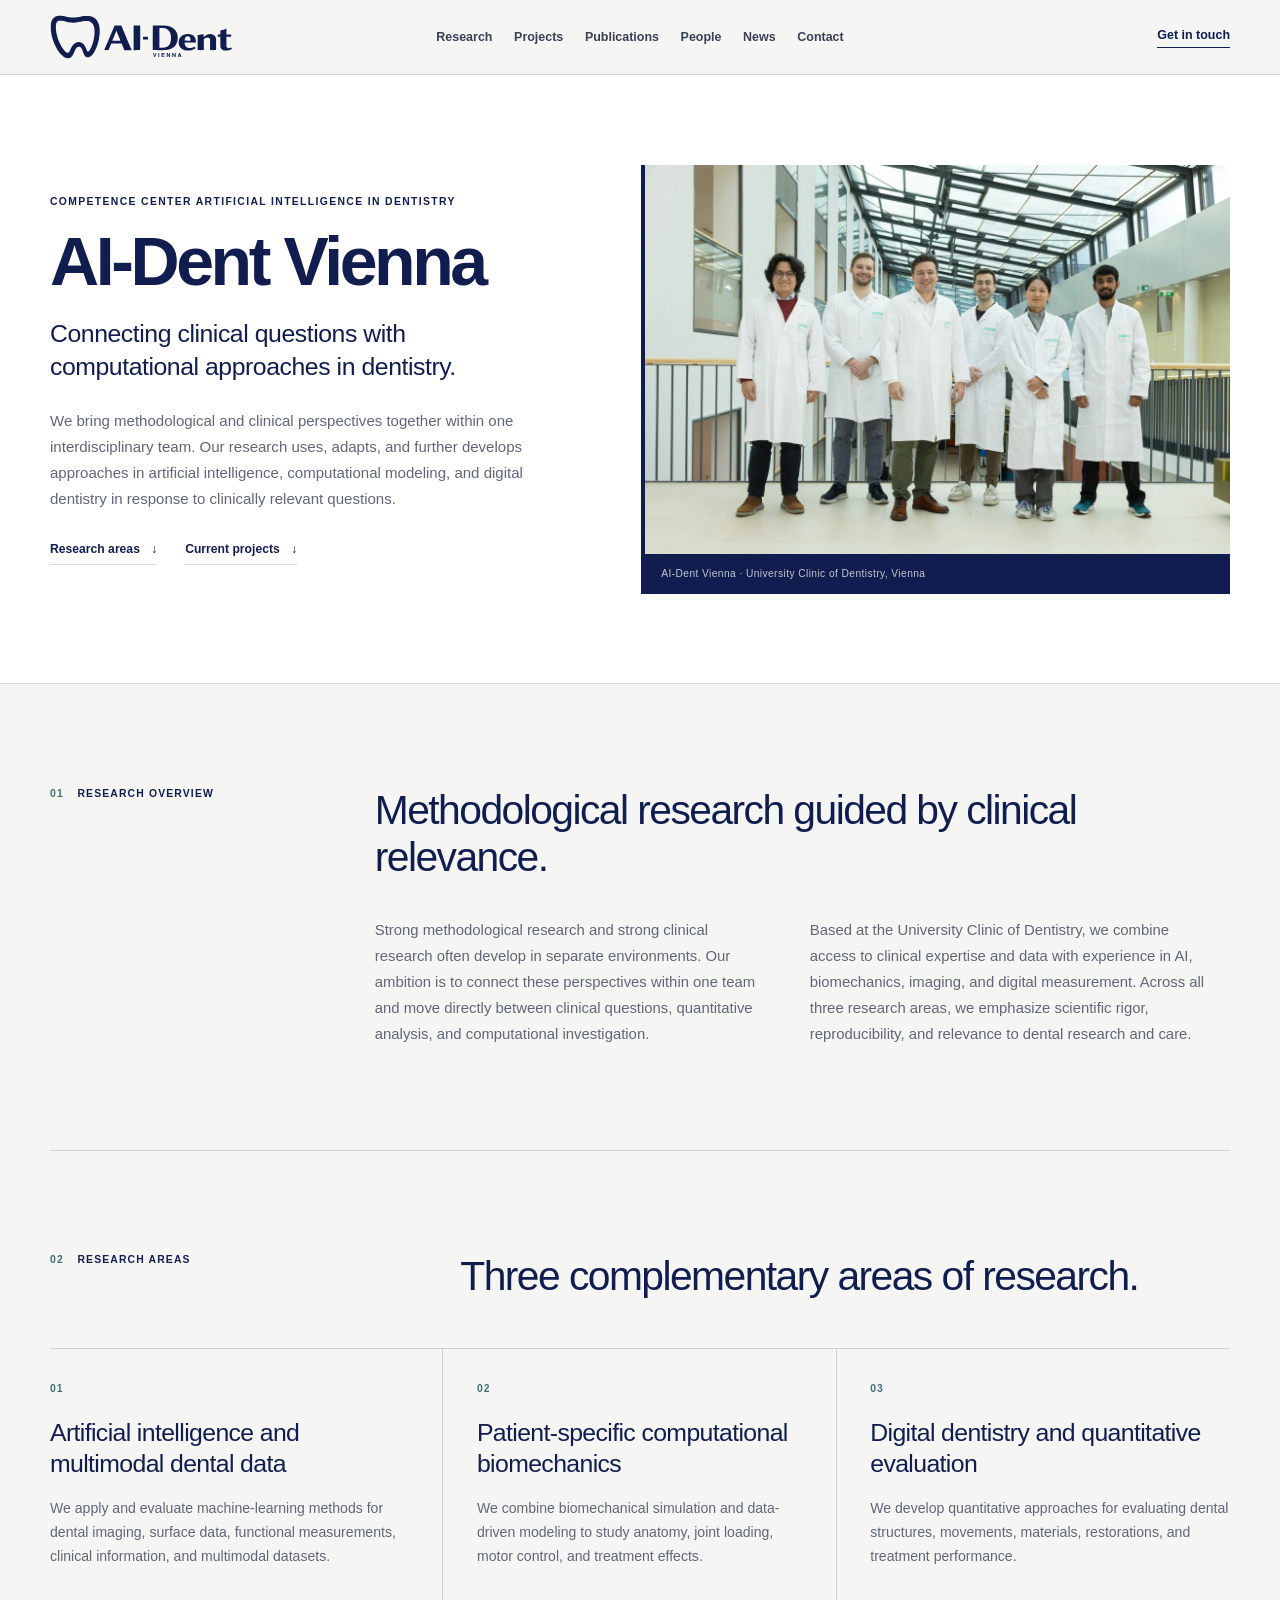
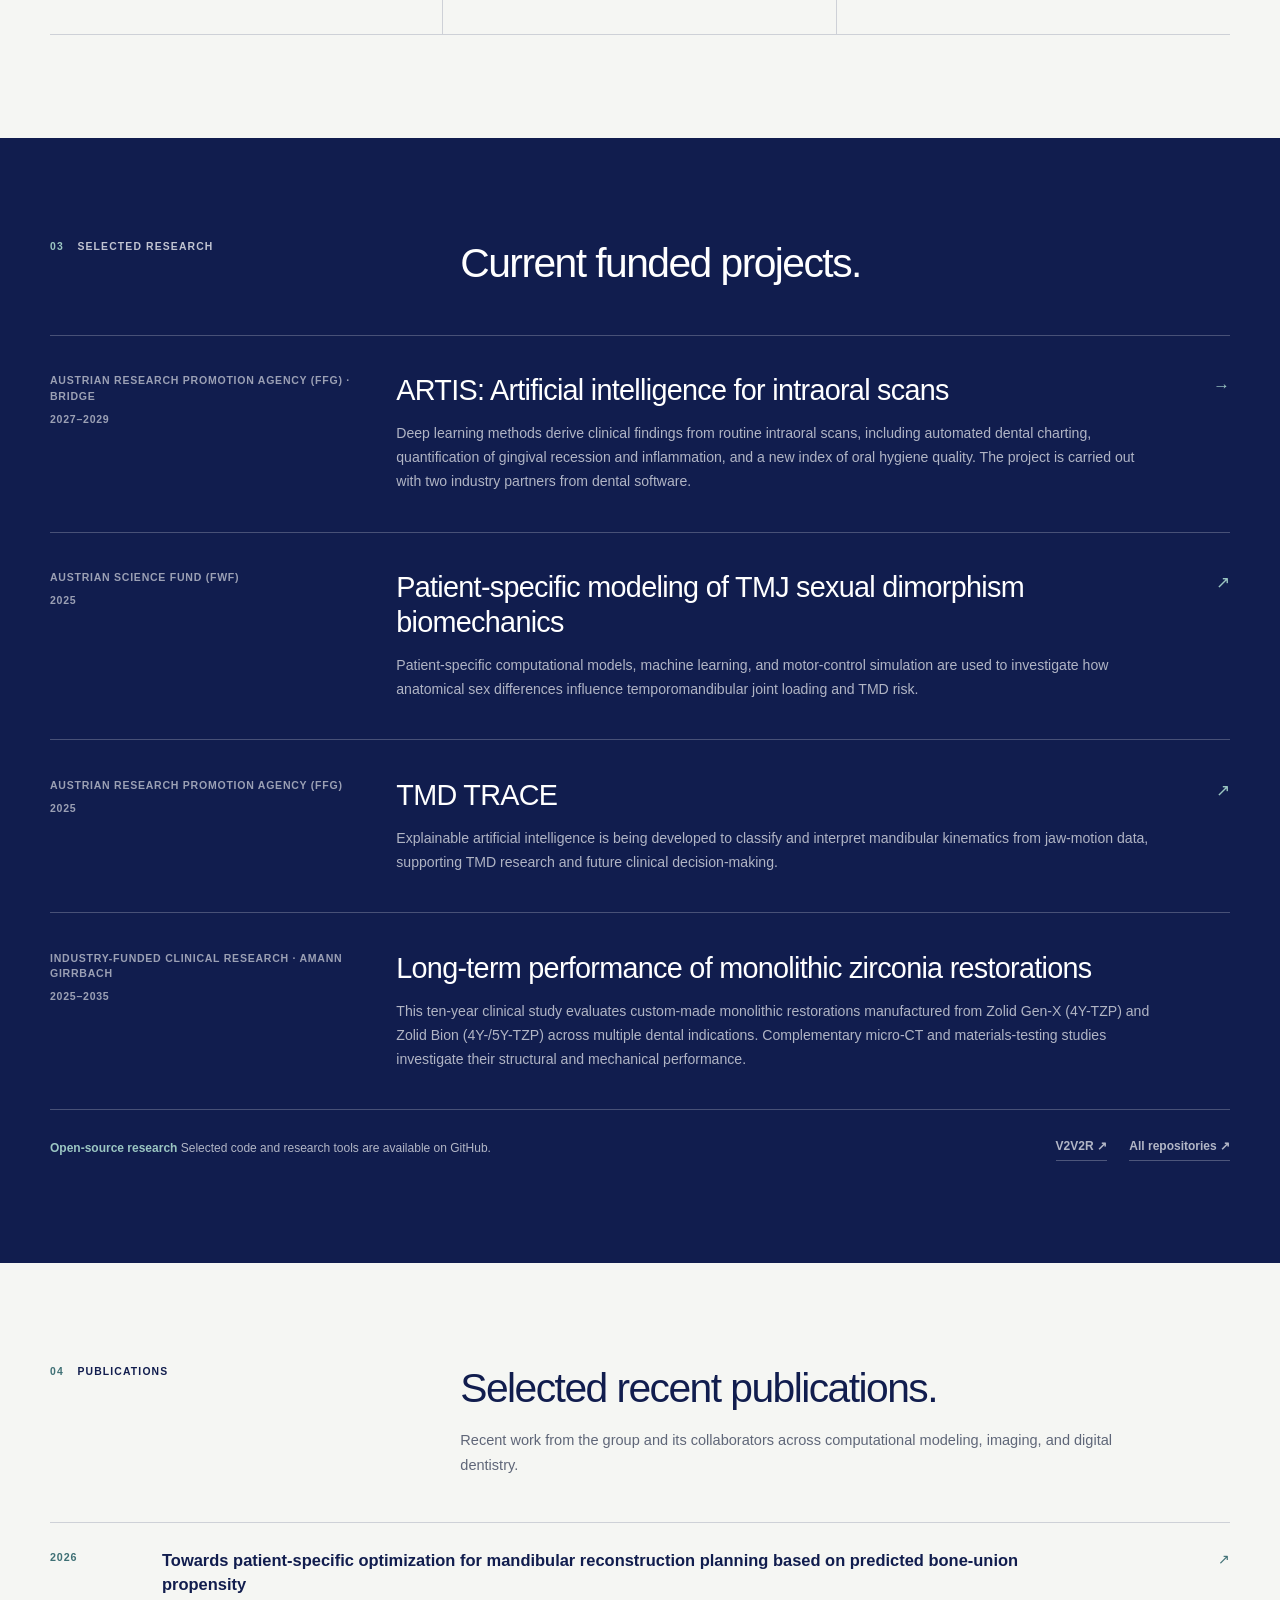
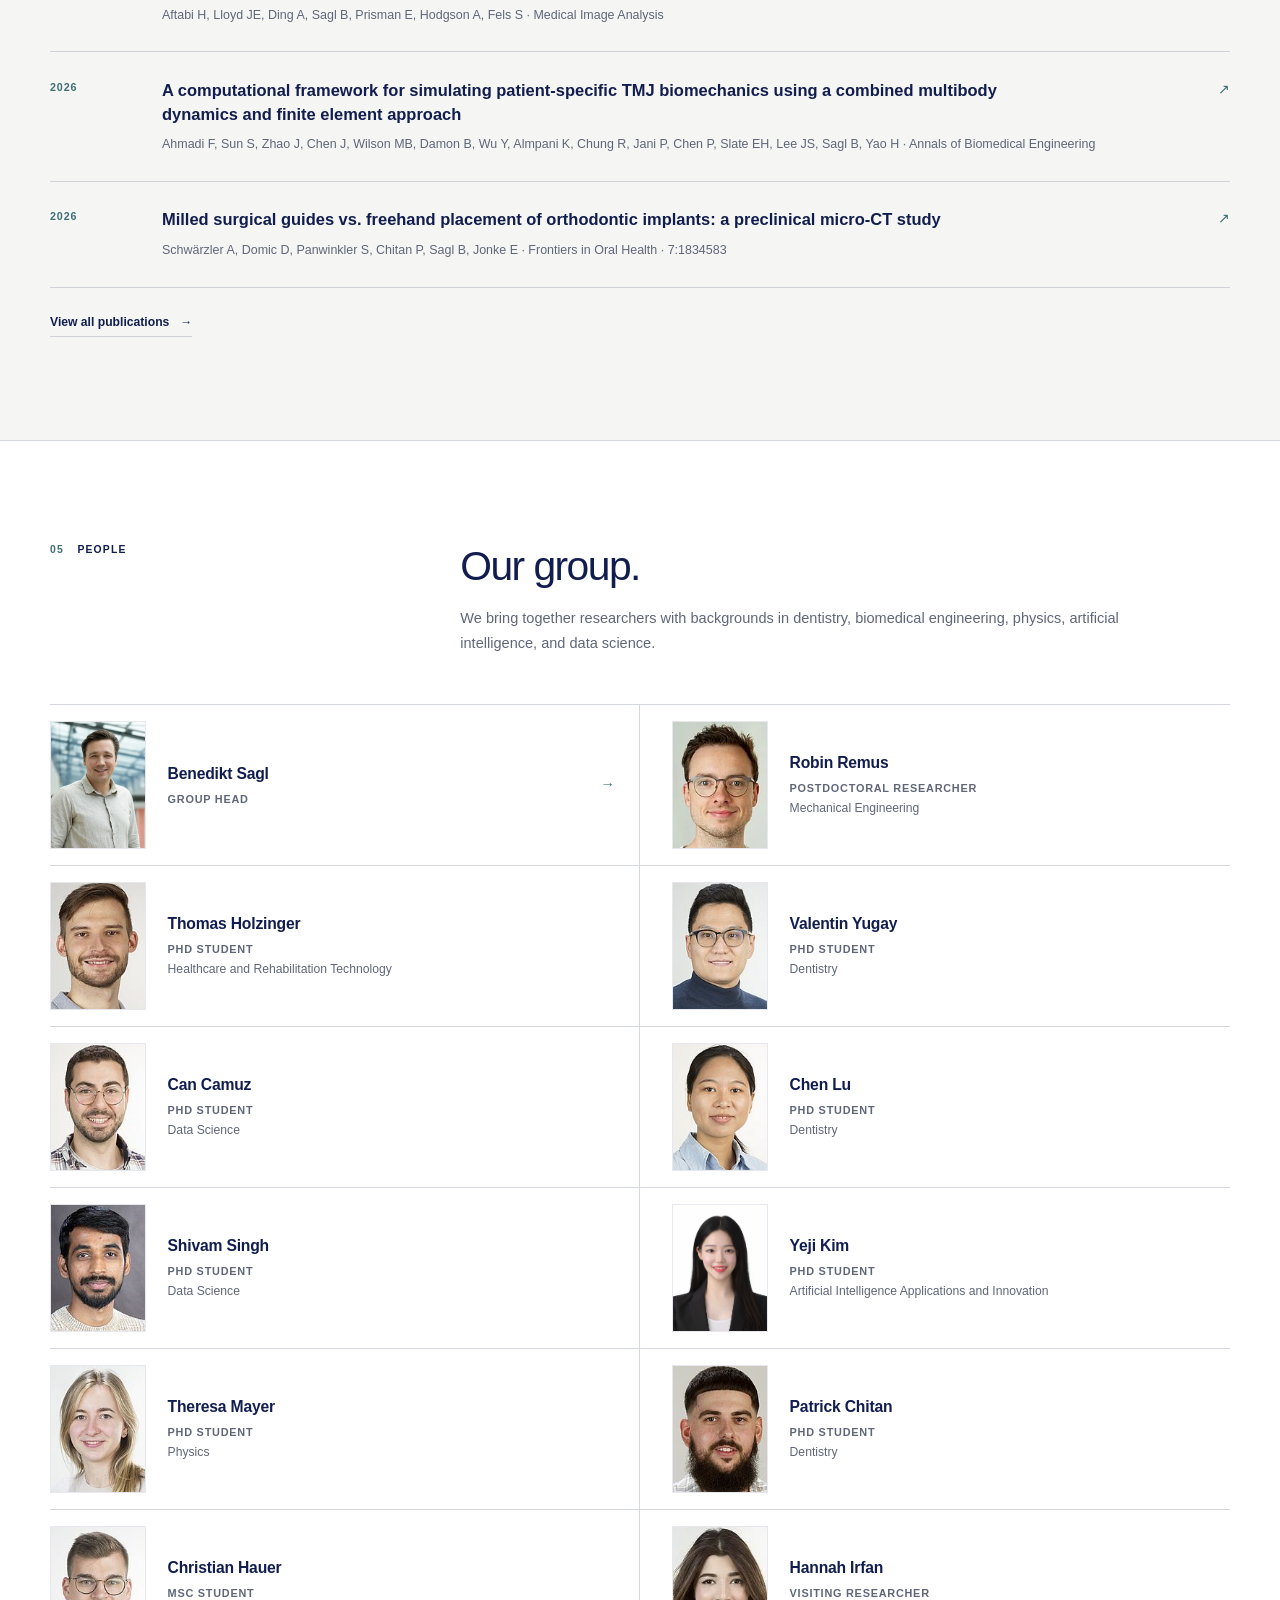
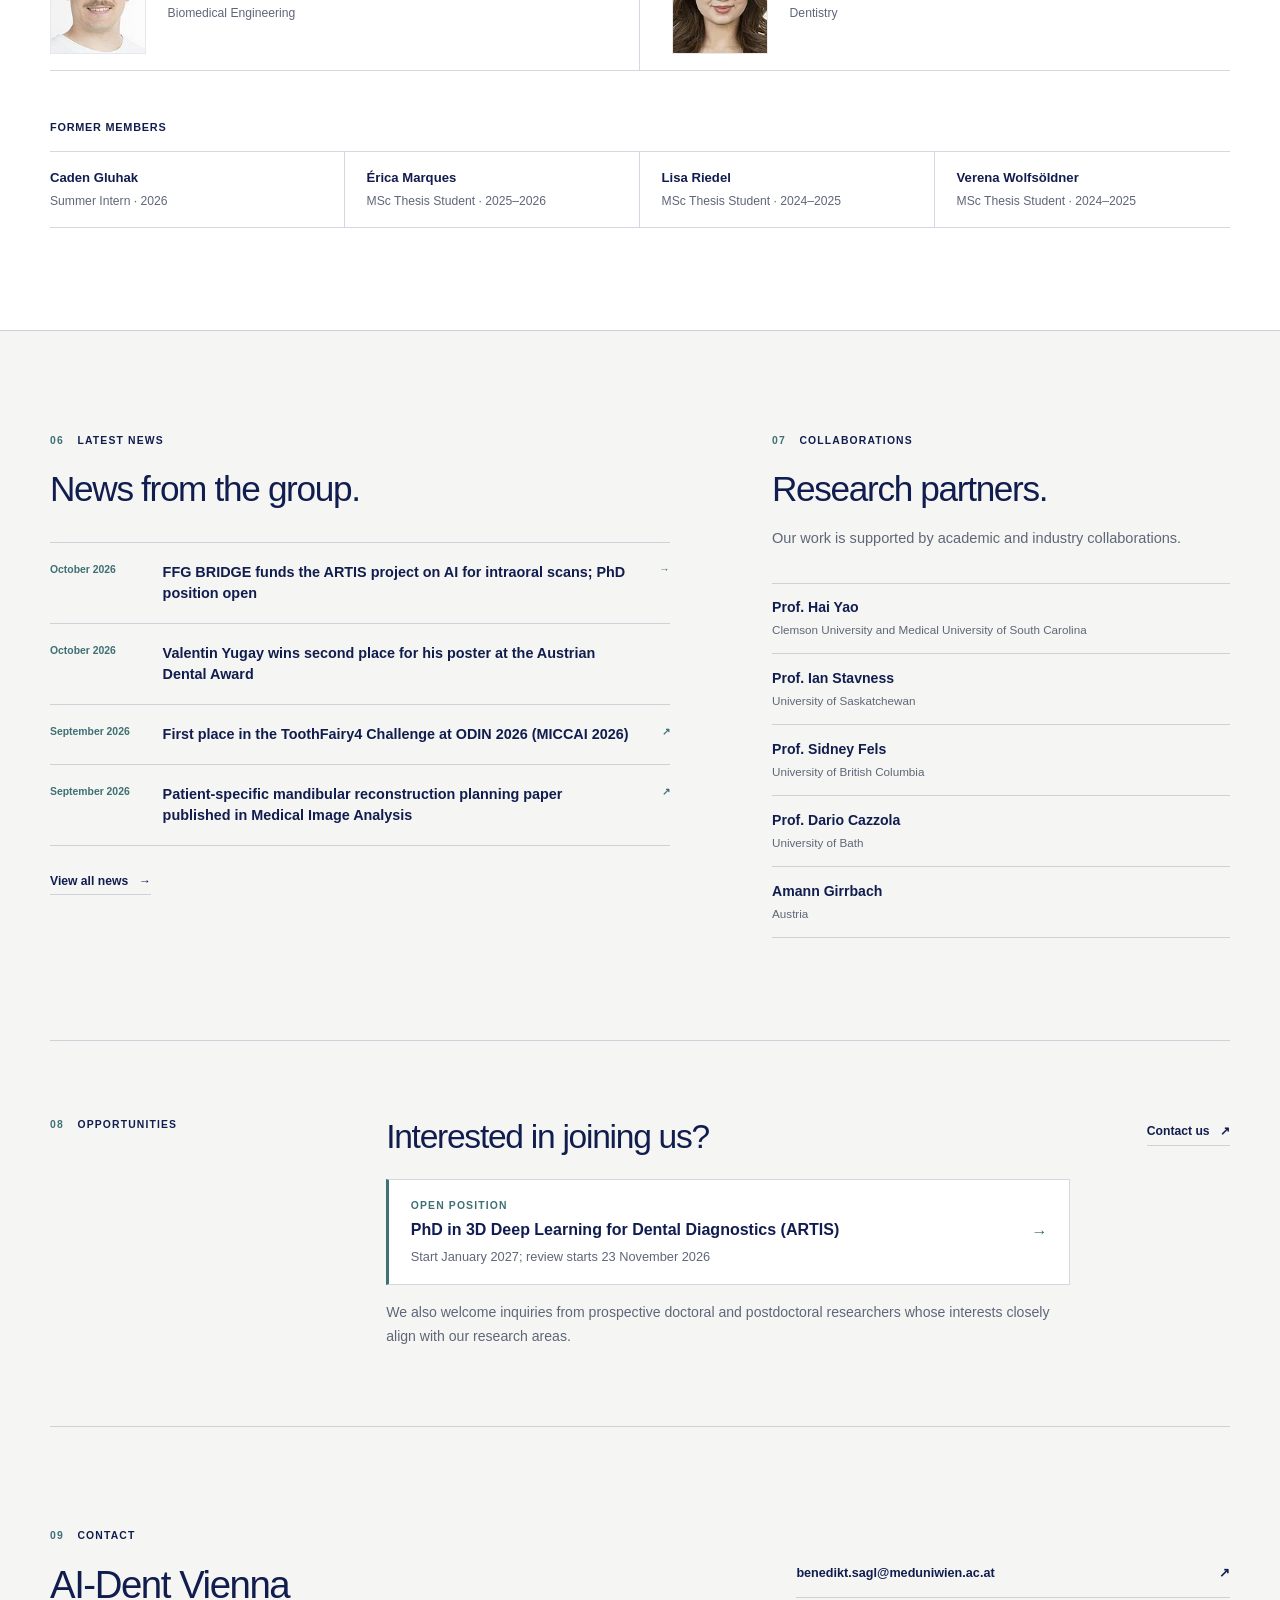
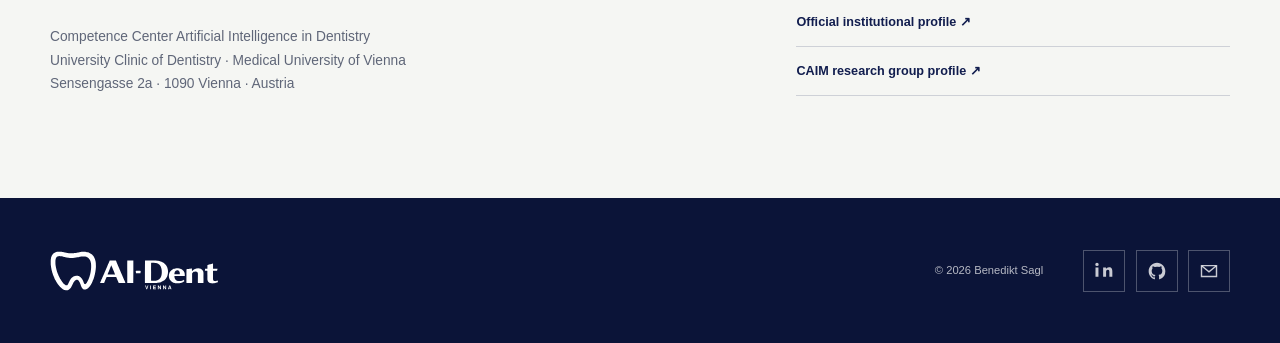
==== commit 28b96db9: "Add Robin Remus's background; drop employment type from job data Co-Authored-By: Claude Opus 5.5 <no" ====
--- a/index.html
+++ b/index.html
@@ -260,6 +260,7 @@
               <div class="person-copy">
                 <h3>Robin Remus</h3>
                 <p class="person-role">Postdoctoral Researcher</p>
+                <p class="person-background">Mechanical Engineering</p>
               </div>
             </article>
             <article class="person-card">
@@ -502,7 +503,7 @@
     <script>self.__next_f.push([1,"6:[\"$\",\"section\",null,{\"className\":\"research-section\",\"id\":\"research\",\"children\":[[\"$\",\"div\",null,{\"className\":\"section-heading\",\"children\":[[\"$\",\"div\",null,{\"className\":\"section-label\",\"children\":[[\"$\",\"span\",null,{\"children\":\"02\"}],[\"$\",\"p\",null,{\"children\":\"Research areas\"}]]}],[\"$\",\"h2\",null,{\"children\":\"Three complementary areas of research.\"}]]}],[\"$\",\"div\",null,{\"className\":\"research-grid\",\"children\":[[\"$\",\"article\",\"01\",{\"className\":\"research-item\",\"children\":[[\"$\",\"span\",null,{\"className\":\"item-number\",\"children\":\"01\"}],[\"$\",\"h3\",null,{\"children\":\"Artificial intelligence and multimodal dental data\"}],[\"$\",\"p\",null,{\"children\":\"We apply and evaluate machine-learning methods for dental imaging, surface data, functional measurements, clinical information, and multimodal datasets.\"}]]}],[\"$\",\"article\",\"02\",{\"className\":\"research-item\",\"children\":[[\"$\",\"span\",null,{\"className\":\"item-number\",\"children\":\"02\"}],[\"$\",\"h3\",null,{\"children\":\"Patient-specific computational biomechanics\"}],[\"$\",\"p\",null,{\"children\":\"We combine biomechanical simulation and data-driven modeling to study anatomy, joint loading, motor control, and treatment effects.\"}]]}],[\"$\",\"article\",\"03\",{\"className\":\"research-item\",\"children\":[[\"$\",\"span\",null,{\"className\":\"item-number\",\"children\":\"03\"}],[\"$\",\"h3\",null,{\"children\":\"Digital dentistry and quantitative evaluation\"}],[\"$\",\"p\",null,{\"children\":\"We develop quantitative approaches for evaluating dental structures, movements, materials, restorations, and treatment performance.\"}]]}]]}]]}]\n"])</script>
     <script>self.__next_f.push([1,"7:[\"$\",\"section\",null,{\"className\":\"projects-section\",\"id\":\"projects\",\"children\":[\"$\",\"div\",null,{\"className\":\"projects-inner\",\"children\":[[\"$\",\"div\",null,{\"className\":\"section-heading projects-heading\",\"children\":[[\"$\",\"div\",null,{\"className\":\"section-label section-label-light\",\"children\":[[\"$\",\"span\",null,{\"children\":\"03\"}],[\"$\",\"p\",null,{\"children\":\"Selected research\"}]]}],[\"$\",\"h2\",null,{\"children\":\"Current funded projects.\"}]]}],[\"$\",\"div\",null,{\"className\":\"projects-list\",\"children\":[[\"$\",\"a\",\"ARTIS: Artificial intelligence for intraoral scans\",{\"href\":\"/positions/artis-phd/\",\"className\":\"project-item\",\"children\":[[\"$\",\"div\",null,{\"className\":\"project-meta\",\"children\":[[\"$\",\"span\",null,{\"children\":\"Austrian Research Promotion Agency (FFG) · BRIDGE\"}],[\"$\",\"span\",null,{\"children\":\"2027–2029\"}]]}],[\"$\",\"div\",null,{\"className\":\"project-copy\",\"children\":[[\"$\",\"h3\",null,{\"children\":\"ARTIS: Artificial intelligence for intraoral scans\"}],[\"$\",\"p\",null,{\"children\":\"Deep learning methods derive clinical findings from routine intraoral scans, including automated dental charting, quantification of gingival recession and inflammation, and a new index of oral hygiene quality. The project is carried out with two industry partners from dental software.\"}]]}],[\"$\",\"span\",null,{\"className\":\"project-arrow\",\"aria-hidden\":\"true\",\"children\":\"→\"}]]}],[\"$\",\"a\",\"Patient-specific modeling of TMJ sexual dimorphism biomechanics\",{\"href\":\"https://www.meduniwien.ac.at/web/ueber-uns/news/2025/news-im-oktober-2025/fwf-foerdert-projekt-zu-geschlechterunterschieden-bei-kiefergelenkserkrankungen/\",\"className\":\"project-item\",\"target\":\"_blank\",\"rel\":\"noreferrer\",\"children\":[[\"$\",\"div\",null,{\"className\":\"project-meta\",\"children\":[[\"$\",\"span\",null,{\"children\":\"Austrian Science Fund (FWF)\"}],[\"$\",\"span\",null,{\"children\":\"2025\"}]]}],[\"$\",\"div\",null,{\"className\":\"project-copy\",\"children\":[[\"$\",\"h3\",null,{\"children\":\"Patient-specific modeling of TMJ sexual dimorphism biomechanics\"}],[\"$\",\"p\",null,{\"children\":\"Patient-specific computational models, machine learning, and motor-control simulation are used to investigate how anatomical sex differences influence temporomandibular joint loading and TMD risk.\"}]]}],[\"$\",\"span\",null,{\"className\":\"project-arrow\",\"aria-hidden\":\"true\",\"children\":\"↗\"}]]}],[\"$\",\"a\",\"TMD TRACE\",{\"href\":\"https://www.meduniwien.ac.at/web/ueber-uns/news/2025/news-im-juni-2025/benedikt-sagl-erhaelt-foerderung-des-ffg/\",\"className\":\"project-item\",\"target\":\"_blank\",\"rel\":\"noreferrer\",\"children\":[[\"$\",\"div\",null,{\"className\":\"project-meta\",\"children\":[[\"$\",\"span\",null,{\"children\":\"Austrian Research Promotion Agency (FFG)\"}],[\"$\",\"span\",null,{\"children\":\"2025\"}]]}],[\"$\",\"div\",null,{\"className\":\"project-copy\",\"children\":[[\"$\",\"h3\",null,{\"children\":\"TMD TRACE\"}],[\"$\",\"p\",null,{\"children\":\"Explainable artificial intelligence is being developed to classify and interpret mandibular kinematics from jaw-motion data, supporting TMD research and future clinical decision-making.\"}]]}],[\"$\",\"span\",null,{\"className\":\"project-arrow\",\"aria-hidden\":\"true\",\"children\":\"↗\"}]]}],[\"$\",\"article\",\"Long-term performance of monolithic zirconia restorations\",{\"className\":\"project-item project-item-static\",\"children\":[[\"$\",\"div\",null,{\"className\":\"project-meta\",\"children\":[[\"$\",\"span\",null,{\"children\":\"Industry-funded clinical research · Amann Girrbach\"}],[\"$\",\"span\",null,{\"children\":\"2025–2035\"}]]}],[\"$\",\"div\",null,{\"className\":\"project-copy\",\"children\":[[\"$\",\"h3\",null,{\"children\":\"Long-term performance of monolithic zirconia restorations\"}],[\"$\",\"p\",null,{\"children\":\"This ten-year clinical study evaluates custom-made monolithic restorations manufactured from Zolid Gen-X (4Y-TZP) and Zolid Bion (4Y-/5Y-TZP) across multiple dental indications. Complementary micro-CT and materials-testing studies investigate their structural and mechanical performance.\"}]]}],null]}]]}],[\"$\",\"div\",null,{\"className\":\"open-source-row\",\"children\":[[\"$\",\"p\",null,{\"children\":[[\"$\",\"span\",null,{\"children\":\"Open-source research\"}],\" Selected code and research tools are available on GitHub.\"]}],[\"$\",\"div\",null,{\"children\":[[\"$\",\"a\",null,{\"href\":\"https://github.com/CC-AIDent-Vienna/v2v2R\",\"className\":\"\",\"target\":\"_blank\",\"rel\":\"noreferrer\",\"children\":\"V2V2R ↗\"}],[\"$\",\"a\",null,{\"href\":\"https://github.com/orgs/CC-AIDent-Vienna/repositories\",\"className\":\"\",\"target\":\"_blank\",\"rel\":\"noreferrer\",\"children\":\"All repositories ↗\"}]]}]]}]]}]}]\n"])</script>
     <script>self.__next_f.push([1,"8:[\"$\",\"section\",null,{\"className\":\"publications-section\",\"id\":\"publications\",\"children\":[[\"$\",\"div\",null,{\"className\":\"section-heading publications-heading\",\"children\":[[\"$\",\"div\",null,{\"className\":\"section-label\",\"children\":[[\"$\",\"span\",null,{\"children\":\"04\"}],[\"$\",\"p\",null,{\"children\":\"Publications\"}]]}],[\"$\",\"div\",null,{\"children\":[[\"$\",\"h2\",null,{\"children\":\"Selected recent publications.\"}],[\"$\",\"p\",null,{\"className\":\"section-intro\",\"children\":\"Recent work from the group and its collaborators across computational modeling, imaging, and digital dentistry.\"}]]}]]}],[\"$\",\"div\",null,{\"className\":\"publication-list\",\"children\":[[\"$\",\"a\",\"Towards patient-specific optimization for mandibular reconstruction planning based on predicted bone-union propensity\",{\"href\":\"https://www.sciencedirect.com/science/article/pii/S1361841526003506\",\"className\":\"publication-item publication-link\",\"target\":\"_blank\",\"rel\":\"noreferrer\",\"children\":[[\"$\",\"span\",null,{\"children\":\"2026\"}],[\"$\",\"div\",null,{\"children\":[[\"$\",\"h3\",null,{\"children\":\"Towards patient-specific optimization for mandibular reconstruction planning based on predicted bone-union propensity\"}],[\"$\",\"p\",null,{\"children\":\"Aftabi H, Lloyd JE, Ding A, Sagl B, Prisman E, Hodgson A, Fels S · Medical Image Analysis\"}]]}],[\"$\",\"span\",null,{\"className\":\"publication-arrow\",\"aria-hidden\":\"true\",\"children\":\"↗\"}]]}],[\"$\",\"a\",\"A computational framework for simulating patient-specific TMJ biomechanics using a combined multibody dynamics and finite element approach\",{\"href\":\"https://doi.org/10.1007/s10439-026-04020-0\",\"className\":\"publication-item publication-link\",\"target\":\"_blank\",\"rel\":\"noreferrer\",\"children\":[[\"$\",\"span\",null,{\"children\":\"2026\"}],[\"$\",\"div\",null,{\"children\":[[\"$\",\"h3\",null,{\"children\":\"A computational framework for simulating patient-specific TMJ biomechanics using a combined multibody dynamics and finite element approach\"}],[\"$\",\"p\",null,{\"children\":\"Ahmadi F, Sun S, Zhao J, Chen J, Wilson MB, Damon B, Wu Y, Almpani K, Chung R, Jani P, Chen P, Slate EH, Lee JS, Sagl B, Yao H · Annals of Biomedical Engineering\"}]]}],[\"$\",\"span\",null,{\"className\":\"publication-arrow\",\"aria-hidden\":\"true\",\"children\":\"↗\"}]]}],[\"$\",\"a\",\"Milled surgical guides vs. freehand placement of orthodontic implants: a preclinical micro-CT study\",{\"href\":\"https://doi.org/10.3389/froh.2026.1834583\",\"className\":\"publication-item publication-link\",\"target\":\"_blank\",\"rel\":\"noreferrer\",\"children\":[[\"$\",\"span\",null,{\"children\":\"2026\"}],[\"$\",\"div\",null,{\"children\":[[\"$\",\"h3\",null,{\"children\":\"Milled surgical guides vs. freehand placement of orthodontic implants: a preclinical micro-CT study\"}],[\"$\",\"p\",null,{\"children\":\"Schwärzler A, Domic D, Panwinkler S, Chitan P, Sagl B, Jonke E · Frontiers in Oral Health · 7:1834583\"}]]}],[\"$\",\"span\",null,{\"className\":\"publication-arrow\",\"aria-hidden\":\"true\",\"children\":\"↗\"}]]}]]}],[\"$\",\"a\",null,{\"href\":\"/publications\",\"className\":\"text-link\",\"children\":[\"View all publications \",[\"$\",\"span\",null,{\"aria-hidden\":\"true\",\"children\":\"→\"}]]}]]}]\n"])</script>
-    <script>self.__next_f.push([1,"9:[\"$\",\"section\",null,{\"className\":\"team-section\",\"id\":\"team\",\"children\":[\"$\",\"div\",null,{\"className\":\"team-inner\",\"children\":[[\"$\",\"div\",null,{\"className\":\"section-heading team-heading\",\"children\":[[\"$\",\"div\",null,{\"className\":\"section-label\",\"children\":[[\"$\",\"span\",null,{\"children\":\"05\"}],[\"$\",\"p\",null,{\"children\":\"People\"}]]}],[\"$\",\"div\",null,{\"children\":[[\"$\",\"h2\",null,{\"children\":\"Our group.\"}],[\"$\",\"p\",null,{\"className\":\"section-intro\",\"children\":\"We bring together researchers with backgrounds in dentistry, biomedical engineering, physics, artificial intelligence, and data science.\"}]]}]]}],[\"$\",\"div\",null,{\"className\":\"team-grid\",\"children\":[[\"$\",\"a\",\"Benedikt Sagl\",{\"className\":\"person-card person-card-link\",\"href\":\"/team/benedikt-sagl\",\"children\":[[[\"$\",\"img\",null,{\"src\":\"/team/benedikt-sagl.webp\",\"alt\":\"Portrait of Benedikt Sagl\",\"width\":\"160\",\"height\":\"160\",\"loading\":\"lazy\"}],[\"$\",\"div\",null,{\"className\":\"person-copy\",\"children\":[[\"$\",\"h3\",null,{\"children\":\"Benedikt Sagl\"}],[\"$\",\"p\",null,{\"className\":\"person-role\",\"children\":\"Group Head\"}],null]}]],[\"$\",\"span\",null,{\"className\":\"person-card-arrow\",\"aria-hidden\":\"true\",\"children\":\"→\"}],[\"$\",\"span\",null,{\"className\":\"sr-only\",\"children\":[\"View the brief CV of \",\"Benedikt Sagl\"]}]]}],[\"$\",\"article\",\"Robin Remus\",{\"className\":\"person-card\",\"children\":[[\"$\",\"img\",null,{\"src\":\"/team/robin-remus.webp\",\"alt\":\"Portrait of Robin Remus\",\"width\":\"160\",\"height\":\"160\",\"loading\":\"lazy\"}],[\"$\",\"div\",null,{\"className\":\"person-copy\",\"children\":[[\"$\",\"h3\",null,{\"children\":\"Robin Remus\"}],[\"$\",\"p\",null,{\"className\":\"person-role\",\"children\":\"Postdoctoral Researcher\"}],null]}]]}],[\"$\",\"article\",\"Thomas Holzinger\",{\"className\":\"person-card\",\"children\":[[\"$\",\"img\",null,{\"src\":\"/team/thomas-holzinger.jpg\",\"alt\":\"Portrait of Thomas Holzinger\",\"width\":\"160\",\"height\":\"160\",\"loading\":\"lazy\"}],[\"$\",\"div\",null,{\"className\":\"person-copy\",\"children\":[[\"$\",\"h3\",null,{\"children\":\"Thomas Holzinger\"}],[\"$\",\"p\",null,{\"className\":\"person-role\",\"children\":\"PhD Student\"}],[\"$\",\"p\",null,{\"className\":\"person-background\",\"children\":\"Healthcare and Rehabilitation Technology\"}]]}]]}],[\"$\",\"article\",\"Valentin Yugay\",{\"className\":\"person-card\",\"children\":[[\"$\",\"img\",null,{\"src\":\"/team/valentin-yugay.jpg\",\"alt\":\"Portrait of Valentin Yugay\",\"width\":\"160\",\"height\":\"160\",\"loading\":\"lazy\"}],[\"$\",\"div\",null,{\"className\":\"person-copy\",\"children\":[[\"$\",\"h3\",null,{\"children\":\"Valentin Yugay\"}],[\"$\",\"p\",null,{\"className\":\"person-role\",\"children\":\"PhD Student\"}],[\"$\",\"p\",null,{\"className\":\"person-background\",\"children\":\"Dentistry\"}]]}]]}],[\"$\",\"article\",\"Can Camuz\",{\"className\":\"person-card\",\"children\":[[\"$\",\"img\",null,{\"src\":\"/team/can-camuz.jpg\",\"alt\":\"Portrait of Can Camuz\",\"width\":\"160\",\"height\":\"160\",\"loading\":\"lazy\"}],[\"$\",\"div\",null,{\"className\":\"person-copy\",\"children\":[[\"$\",\"h3\",null,{\"children\":\"Can Camuz\"}],[\"$\",\"p\",null,{\"className\":\"person-role\",\"children\":\"PhD Student\"}],[\"$\",\"p\",null,{\"className\":\"person-background\",\"children\":\"Data Science\"}]]}]]}],[\"$\",\"article\",\"Chen Lu\",{\"className\":\"person-card\",\"children\":[[\"$\",\"img\",null,{\"src\":\"/team/chen-lu.jpg\",\"alt\":\"Portrait of Chen Lu\",\"width\":\"160\",\"height\":\"160\",\"loading\":\"lazy\"}],[\"$\",\"div\",null,{\"className\":\"person-copy\",\"children\":[[\"$\",\"h3\",null,{\"children\":\"Chen Lu\"}],[\"$\",\"p\",null,{\"className\":\"person-role\",\"children\":\"PhD Student\"}],[\"$\",\"p\",null,{\"className\":\"person-background\",\"children\":\"Dentistry\"}]]}]]}],[\"$\",\"article\",\"Shivam Singh\",{\"className\":\"person-card\",\"children\":[[\"$\",\"img\",null,{\"src\":\"/team/shivam-singh.jpg\",\"alt\":\"Portrait of Shivam Singh\",\"width\":\"160\",\"height\":\"160\",\"loading\":\"lazy\"}],[\"$\",\"div\",null,{\"className\":\"person-copy\",\"children\":[[\"$\",\"h3\",null,{\"children\":\"Shivam Singh\"}],[\"$\",\"p\",null,{\"className\":\"person-role\",\"children\":\"PhD Student\"}],[\"$\",\"p\",null,{\"className\":\"person-background\",\"children\":\"Data Science\"}]]}]]}],[\"$\",\"article\",\"Yeji Kim\",{\"className\":\"person-card\",\"children\":[[\"$\",\"img\",null,{\"src\":\"/team/yeji-kim.webp\",\"alt\":\"Portrait of Yeji Kim\",\"width\":\"160\",\"height\":\"160\",\"loading\":\"lazy\"}],[\"$\",\"div\",null,{\"className\":\"person-copy\",\"children\":[[\"$\",\"h3\",null,{\"children\":\"Yeji Kim\"}],[\"$\",\"p\",null,{\"className\":\"person-role\",\"children\":\"PhD Student\"}],[\"$\",\"p\",null,{\"className\":\"person-background\",\"children\":\"Artificial Intelligence Applications and Innovation\"}]]}]]}],[\"$\",\"article\",\"Theresa Mayer\",{\"className\":\"person-card\",\"children\":[[\"$\",\"img\",null,{\"src\":\"/team/theresa-mayer.jpg\",\"alt\":\"Portrait of Theresa Mayer\",\"width\":\"160\",\"height\":\"160\",\"loading\":\"lazy\"}],[\"$\",\"div\",null,{\"className\":\"person-copy\",\"children\":[[\"$\",\"h3\",null,{\"children\":\"Theresa Mayer\"}],[\"$\",\"p\",null,{\"className\":\"person-role\",\"children\":\"PhD Student\"}],[\"$\",\"p\",null,{\"className\":\"person-background\",\"children\":\"Physics\"}]]}]]}],[\"$\",\"article\",\"Patrick Chitan\",{\"className\":\"person-card\",\"children\":[[\"$\",\"img\",null,{\"src\":\"/team/patrick-chitan.png\",\"alt\":\"Portrait of Patrick Chitan\",\"width\":\"160\",\"height\":\"160\",\"loading\":\"lazy\"}],[\"$\",\"div\",null,{\"className\":\"person-copy\",\"children\":[[\"$\",\"h3\",null,{\"children\":\"Patrick Chitan\"}],\"$L12\",\"$L13\"]}]]}],\"$L14\"]}],[\"$\",\"div\",null,{\"className\":\"former-members\",\"children\":[[\"$\",\"h3\",null,{\"children\":\"Former members\"}],[\"$\",\"ul\",null,{\"className\":\"former-members-list\",\"children\":[[\"$\",\"li\",\"Caden Gluhak\",{\"children\":[[\"$\",\"span\",null,{\"className\":\"former-member-name\",\"children\":\"Caden Gluhak\"}],[\"$\",\"span\",null,{\"className\":\"former-member-details\",\"children\":\"Summer Intern · 2026\"}]]}],[\"$\",\"li\",\"Érica Marques\",{\"children\":[[\"$\",\"span\",null,{\"className\":\"former-member-name\",\"children\":\"Érica Marques\"}],[\"$\",\"span\",null,{\"className\":\"former-member-details\",\"children\":\"MSc Thesis Student · 2025–2026\"}]]}],[\"$\",\"li\",\"Lisa Riedel\",{\"children\":[[\"$\",\"span\",null,{\"className\":\"former-member-name\",\"children\":\"Lisa Riedel\"}],[\"$\",\"span\",null,{\"className\":\"former-member-details\",\"children\":\"MSc Thesis Student · 2024–2025\"}]]}],[\"$\",\"li\",\"Verena Wolfsöldner\",{\"children\":[[\"$\",\"span\",null,{\"className\":\"former-member-name\",\"children\":\"Verena Wolfsöldner\"}],[\"$\",\"span\",null,{\"className\":\"former-member-details\",\"children\":\"MSc Thesis Student · 2024–2025\"}]]}]]}]]}]]}]}]\n"])</script>
+    <script>self.__next_f.push([1,"9:[\"$\",\"section\",null,{\"className\":\"team-section\",\"id\":\"team\",\"children\":[\"$\",\"div\",null,{\"className\":\"team-inner\",\"children\":[[\"$\",\"div\",null,{\"className\":\"section-heading team-heading\",\"children\":[[\"$\",\"div\",null,{\"className\":\"section-label\",\"children\":[[\"$\",\"span\",null,{\"children\":\"05\"}],[\"$\",\"p\",null,{\"children\":\"People\"}]]}],[\"$\",\"div\",null,{\"children\":[[\"$\",\"h2\",null,{\"children\":\"Our group.\"}],[\"$\",\"p\",null,{\"className\":\"section-intro\",\"children\":\"We bring together researchers with backgrounds in dentistry, biomedical engineering, physics, artificial intelligence, and data science.\"}]]}]]}],[\"$\",\"div\",null,{\"className\":\"team-grid\",\"children\":[[\"$\",\"a\",\"Benedikt Sagl\",{\"className\":\"person-card person-card-link\",\"href\":\"/team/benedikt-sagl\",\"children\":[[[\"$\",\"img\",null,{\"src\":\"/team/benedikt-sagl.webp\",\"alt\":\"Portrait of Benedikt Sagl\",\"width\":\"160\",\"height\":\"160\",\"loading\":\"lazy\"}],[\"$\",\"div\",null,{\"className\":\"person-copy\",\"children\":[[\"$\",\"h3\",null,{\"children\":\"Benedikt Sagl\"}],[\"$\",\"p\",null,{\"className\":\"person-role\",\"children\":\"Group Head\"}],null]}]],[\"$\",\"span\",null,{\"className\":\"person-card-arrow\",\"aria-hidden\":\"true\",\"children\":\"→\"}],[\"$\",\"span\",null,{\"className\":\"sr-only\",\"children\":[\"View the brief CV of \",\"Benedikt Sagl\"]}]]}],[\"$\",\"article\",\"Robin Remus\",{\"className\":\"person-card\",\"children\":[[\"$\",\"img\",null,{\"src\":\"/team/robin-remus.webp\",\"alt\":\"Portrait of Robin Remus\",\"width\":\"160\",\"height\":\"160\",\"loading\":\"lazy\"}],[\"$\",\"div\",null,{\"className\":\"person-copy\",\"children\":[[\"$\",\"h3\",null,{\"children\":\"Robin Remus\"}],[\"$\",\"p\",null,{\"className\":\"person-role\",\"children\":\"Postdoctoral Researcher\"}],[\"$\",\"p\",null,{\"className\":\"person-background\",\"children\":\"Mechanical Engineering\"}]]}]]}],[\"$\",\"article\",\"Thomas Holzinger\",{\"className\":\"person-card\",\"children\":[[\"$\",\"img\",null,{\"src\":\"/team/thomas-holzinger.jpg\",\"alt\":\"Portrait of Thomas Holzinger\",\"width\":\"160\",\"height\":\"160\",\"loading\":\"lazy\"}],[\"$\",\"div\",null,{\"className\":\"person-copy\",\"children\":[[\"$\",\"h3\",null,{\"children\":\"Thomas Holzinger\"}],[\"$\",\"p\",null,{\"className\":\"person-role\",\"children\":\"PhD Student\"}],[\"$\",\"p\",null,{\"className\":\"person-background\",\"children\":\"Healthcare and Rehabilitation Technology\"}]]}]]}],[\"$\",\"article\",\"Valentin Yugay\",{\"className\":\"person-card\",\"children\":[[\"$\",\"img\",null,{\"src\":\"/team/valentin-yugay.jpg\",\"alt\":\"Portrait of Valentin Yugay\",\"width\":\"160\",\"height\":\"160\",\"loading\":\"lazy\"}],[\"$\",\"div\",null,{\"className\":\"person-copy\",\"children\":[[\"$\",\"h3\",null,{\"children\":\"Valentin Yugay\"}],[\"$\",\"p\",null,{\"className\":\"person-role\",\"children\":\"PhD Student\"}],[\"$\",\"p\",null,{\"className\":\"person-background\",\"children\":\"Dentistry\"}]]}]]}],[\"$\",\"article\",\"Can Camuz\",{\"className\":\"person-card\",\"children\":[[\"$\",\"img\",null,{\"src\":\"/team/can-camuz.jpg\",\"alt\":\"Portrait of Can Camuz\",\"width\":\"160\",\"height\":\"160\",\"loading\":\"lazy\"}],[\"$\",\"div\",null,{\"className\":\"person-copy\",\"children\":[[\"$\",\"h3\",null,{\"children\":\"Can Camuz\"}],[\"$\",\"p\",null,{\"className\":\"person-role\",\"children\":\"PhD Student\"}],[\"$\",\"p\",null,{\"className\":\"person-background\",\"children\":\"Data Science\"}]]}]]}],[\"$\",\"article\",\"Chen Lu\",{\"className\":\"person-card\",\"children\":[[\"$\",\"img\",null,{\"src\":\"/team/chen-lu.jpg\",\"alt\":\"Portrait of Chen Lu\",\"width\":\"160\",\"height\":\"160\",\"loading\":\"lazy\"}],[\"$\",\"div\",null,{\"className\":\"person-copy\",\"children\":[[\"$\",\"h3\",null,{\"children\":\"Chen Lu\"}],[\"$\",\"p\",null,{\"className\":\"person-role\",\"children\":\"PhD Student\"}],[\"$\",\"p\",null,{\"className\":\"person-background\",\"children\":\"Dentistry\"}]]}]]}],[\"$\",\"article\",\"Shivam Singh\",{\"className\":\"person-card\",\"children\":[[\"$\",\"img\",null,{\"src\":\"/team/shivam-singh.jpg\",\"alt\":\"Portrait of Shivam Singh\",\"width\":\"160\",\"height\":\"160\",\"loading\":\"lazy\"}],[\"$\",\"div\",null,{\"className\":\"person-copy\",\"children\":[[\"$\",\"h3\",null,{\"children\":\"Shivam Singh\"}],[\"$\",\"p\",null,{\"className\":\"person-role\",\"children\":\"PhD Student\"}],[\"$\",\"p\",null,{\"className\":\"person-background\",\"children\":\"Data Science\"}]]}]]}],[\"$\",\"article\",\"Yeji Kim\",{\"className\":\"person-card\",\"children\":[[\"$\",\"img\",null,{\"src\":\"/team/yeji-kim.webp\",\"alt\":\"Portrait of Yeji Kim\",\"width\":\"160\",\"height\":\"160\",\"loading\":\"lazy\"}],[\"$\",\"div\",null,{\"className\":\"person-copy\",\"children\":[[\"$\",\"h3\",null,{\"children\":\"Yeji Kim\"}],[\"$\",\"p\",null,{\"className\":\"person-role\",\"children\":\"PhD Student\"}],[\"$\",\"p\",null,{\"className\":\"person-background\",\"children\":\"Artificial Intelligence Applications and Innovation\"}]]}]]}],[\"$\",\"article\",\"Theresa Mayer\",{\"className\":\"person-card\",\"children\":[[\"$\",\"img\",null,{\"src\":\"/team/theresa-mayer.jpg\",\"alt\":\"Portrait of Theresa Mayer\",\"width\":\"160\",\"height\":\"160\",\"loading\":\"lazy\"}],[\"$\",\"div\",null,{\"className\":\"person-copy\",\"children\":[[\"$\",\"h3\",null,{\"children\":\"Theresa Mayer\"}],[\"$\",\"p\",null,{\"className\":\"person-role\",\"children\":\"PhD Student\"}],[\"$\",\"p\",null,{\"className\":\"person-background\",\"children\":\"Physics\"}]]}]]}],[\"$\",\"article\",\"Patrick Chitan\",{\"className\":\"person-card\",\"children\":[[\"$\",\"img\",null,{\"src\":\"/team/patrick-chitan.png\",\"alt\":\"Portrait of Patrick Chitan\",\"width\":\"160\",\"height\":\"160\",\"loading\":\"lazy\"}],[\"$\",\"div\",null,{\"className\":\"person-copy\",\"children\":[[\"$\",\"h3\",null,{\"children\":\"Patrick Chitan\"}],\"$L12\",\"$L13\"]}]]}],\"$L14\"]}],[\"$\",\"div\",null,{\"className\":\"former-members\",\"children\":[[\"$\",\"h3\",null,{\"children\":\"Former members\"}],[\"$\",\"ul\",null,{\"className\":\"former-members-list\",\"children\":[[\"$\",\"li\",\"Caden Gluhak\",{\"children\":[[\"$\",\"span\",null,{\"className\":\"former-member-name\",\"children\":\"Caden Gluhak\"}],[\"$\",\"span\",null,{\"className\":\"former-member-details\",\"children\":\"Summer Intern · 2026\"}]]}],[\"$\",\"li\",\"Érica Marques\",{\"children\":[[\"$\",\"span\",null,{\"className\":\"former-member-name\",\"children\":\"Érica Marques\"}],[\"$\",\"span\",null,{\"className\":\"former-member-details\",\"children\":\"MSc Thesis Student · 2025–2026\"}]]}],[\"$\",\"li\",\"Lisa Riedel\",{\"children\":[[\"$\",\"span\",null,{\"className\":\"former-member-name\",\"children\":\"Lisa Riedel\"}],[\"$\",\"span\",null,{\"className\":\"former-member-details\",\"children\":\"MSc Thesis Student · 2024–2025\"}]]}],[\"$\",\"li\",\"Verena Wolfsöldner\",{\"children\":[[\"$\",\"span\",null,{\"className\":\"former-member-name\",\"children\":\"Verena Wolfsöldner\"}],[\"$\",\"span\",null,{\"className\":\"former-member-details\",\"children\":\"MSc Thesis Student · 2024–2025\"}]]}]]}]]}]]}]}]\n"])</script>
     <script>self.__next_f.push([1,"a:[\"$\",\"section\",null,{\"className\":\"updates-section\",\"id\":\"news\",\"children\":[\"$\",\"div\",null,{\"className\":\"updates-grid\",\"children\":[[\"$\",\"div\",null,{\"className\":\"news-column\",\"children\":[[\"$\",\"div\",null,{\"className\":\"section-label compact-label\",\"children\":[[\"$\",\"span\",null,{\"children\":\"06\"}],[\"$\",\"p\",null,{\"children\":\"Latest news\"}]]}],[\"$\",\"h2\",null,{\"children\":\"News from the group.\"}],[\"$\",\"div\",null,{\"className\":\"news-list\",\"children\":[[\"$\",\"a\",\"FFG BRIDGE funds the ARTIS project on AI for intraoral scans; PhD position open\",{\"href\":\"/positions/artis-phd/\",\"className\":\"news-item\",\"children\":[[\"$\",\"span\",null,{\"children\":\"October 2026\"}],[\"$\",\"h3\",null,{\"children\":\"FFG BRIDGE funds the ARTIS project on AI for intraoral scans; PhD position open\"}],[\"$\",\"span\",null,{\"aria-hidden\":\"true\",\"children\":\"→\"}]]}],[\"$\",\"div\",\"Valentin Yugay wins second place for his poster at the Austrian Dental Award\",{\"className\":\"news-item\",\"children\":[[\"$\",\"span\",null,{\"children\":\"October 2026\"}],[\"$\",\"h3\",null,{\"children\":\"Valentin Yugay wins second place for his poster at the Austrian Dental Award\"}],[\"$\",\"span\",null,{\"aria-hidden\":\"true\"}]]}],[\"$\",\"a\",\"First place in the ToothFairy4 Challenge at ODIN 2026 (MICCAI 2026)\",{\"href\":\"https://odin2026.grand-challenge.org/challenge-winners/\",\"className\":\"news-item\",\"target\":\"_blank\",\"rel\":\"noreferrer\",\"children\":[[\"$\",\"span\",null,{\"children\":\"September 2026\"}],[\"$\",\"h3\",null,{\"children\":\"First place in the ToothFairy4 Challenge at ODIN 2026 (MICCAI 2026)\"}],[\"$\",\"span\",null,{\"aria-hidden\":\"true\",\"children\":\"↗\"}]]}],[\"$\",\"a\",\"Patient-specific mandibular reconstruction planning paper published in Medical Image Analysis\",{\"href\":\"https://www.sciencedirect.com/science/article/pii/S1361841526003506\",\"className\":\"news-item\",\"target\":\"_blank\",\"rel\":\"noreferrer\",\"children\":[[\"$\",\"span\",null,{\"children\":\"September 2026\"}],[\"$\",\"h3\",null,{\"children\":\"Patient-specific mandibular reconstruction planning paper published in Medical Image Analysis\"}],[\"$\",\"span\",null,{\"aria-hidden\":\"true\",\"children\":\"↗\"}]]}]]]}],[\"$\",\"a\",null,{\"className\":\"text-link\",\"href\":\"/news\",\"children\":[\"View all news \",[\"$\",\"span\",null,{\"aria-hidden\":\"true\",\"children\":\"→\"}]]}]]}],[\"$\",\"div\",null,{\"className\":\"collaborators-column\",\"children\":[[\"$\",\"div\",null,{\"className\":\"section-label compact-label\",\"children\":[[\"$\",\"span\",null,{\"children\":\"07\"}],[\"$\",\"p\",null,{\"children\":\"Collaborations\"}]]}],[\"$\",\"h2\",null,{\"children\":\"Research partners.\"}],[\"$\",\"p\",null,{\"className\":\"section-intro\",\"children\":\"Our work is supported by academic and industry collaborations.\"}],[\"$\",\"div\",null,{\"className\":\"collaborator-list\",\"children\":[[\"$\",\"div\",\"Prof. Hai Yao\",{\"className\":\"collaborator-item\",\"children\":[[\"$\",\"h3\",null,{\"children\":\"Prof. Hai Yao\"}],[\"$\",\"p\",null,{\"children\":\"Clemson University and Medical University of South Carolina\"}]]}],[\"$\",\"div\",\"Prof. Ian Stavness\",{\"className\":\"collaborator-item\",\"children\":[[\"$\",\"h3\",null,{\"children\":\"Prof. Ian Stavness\"}],[\"$\",\"p\",null,{\"children\":\"University of Saskatchewan\"}]]}],[\"$\",\"div\",\"Prof. Sidney Fels\",{\"className\":\"collaborator-item\",\"children\":[[\"$\",\"h3\",null,{\"children\":\"Prof. Sidney Fels\"}],[\"$\",\"p\",null,{\"children\":\"University of British Columbia\"}]]}],[\"$\",\"div\",\"Prof. Dario Cazzola\",{\"className\":\"collaborator-item\",\"children\":[[\"$\",\"h3\",null,{\"children\":\"Prof. Dario Cazzola\"}],[\"$\",\"p\",null,{\"children\":\"University of Bath\"}]]}],[\"$\",\"div\",\"Amann Girrbach\",{\"className\":\"collaborator-item\",\"children\":[[\"$\",\"h3\",null,{\"children\":\"Amann Girrbach\"}],[\"$\",\"p\",null,{\"children\":\"Austria\"}]]}]]}]]}]]}]}]\n"])</script>
     <script>self.__next_f.push([1,"b:[\"$\",\"section\",null,{\"className\":\"opportunities-section\",\"id\":\"opportunities\",\"children\":[[\"$\",\"div\",null,{\"className\":\"section-label\",\"children\":[[\"$\",\"span\",null,{\"children\":\"08\"}],[\"$\",\"p\",null,{\"children\":\"Opportunities\"}]]}],[\"$\",\"div\",null,{\"children\":[[\"$\",\"h2\",null,{\"children\":\"Interested in joining us?\"}],[\"$\",\"a\",null,{\"className\":\"job-card\",\"href\":\"/positions/artis-phd/\",\"children\":[[\"$\",\"span\",null,{\"className\":\"job-card-label\",\"children\":\"Open position\"}],[\"$\",\"h3\",null,{\"children\":\"PhD in 3D Deep Learning for Dental Diagnostics (ARTIS)\"}],[\"$\",\"span\",null,{\"className\":\"job-card-meta\",\"children\":\"Start January 2027; review starts 23 November 2026\"}],[\"$\",\"span\",null,{\"className\":\"job-card-arrow\",\"aria-hidden\":\"true\",\"children\":\"→\"}]]}],[\"$\",\"p\",null,{\"children\":\"We also welcome inquiries from prospective doctoral and postdoctoral researchers whose interests closely align with our research areas.\"}]]}],[\"$\",\"a\",null,{\"className\":\"text-link\",\"href\":\"mailto:benedikt.sagl@meduniwien.ac.at\",\"children\":[\"Contact us \",[\"$\",\"span\",null,{\"aria-hidden\":\"true\",\"children\":\"↗\"}]]}]]}]\nc:[\"$\",\"section\",null,{\"className\":\"contact-section\",\"id\":\"contact\",\"children\":[[\"$\",\"div\",null,{\"children\":[[\"$\",\"div\",null,{\"className\":\"section-label contact-label\",\"children\":[[\"$\",\"span\",null,{\"children\":\"09\"}],[\"$\",\"p\",null,{\"children\":\"Contact\"}]]}],[\"$\",\"h2\",null,{\"children\":\"AI-Dent Vienna\"}],[\"$\",\"p\",null,{\"children\":[\"Competence Center Artificial Intelligence in Dentistry\",[\"$\",\"br\",null,{}],\"University Clinic of Dentistry · Medical University of Vienna\",[\"$\",\"br\",null,{}],\"Sensengasse 2a · 1090 Vienna · Austria\"]}]]}],[\"$\",\"div\",null,{\"className\":\"contact-links\",\"children\":[[\"$\",\"a\",null,{\"href\":\"mailto:benedikt.sagl@meduniwien.ac.at\",\"children\":[\"benedikt.sagl@meduniwien.ac.at \",[\"$\",\"span\",null,{\"aria-hidden\":\"true\",\"children\":\"↗\"}]]}],[\"$\",\"a\",null,{\"href\":\"https://www.unizahnklinik-wien.at/forschung/grundlagenforschung/competence-center-artificial-intelligence/\",\"className\":\"\",\"target\":\"_blank\",\"rel\":\"noreferrer\",\"children\":\"Official institutional profile ↗\"}],[\"$\",\"a\",null,{\"href\":\"https://caim.meduniwien.ac.at/en/labs/ai-dent-sagl-group/\",\"className\":\"\",\"target\":\"_blank\",\"rel\":\"noreferrer\",\"children\":\"CAIM research group profile ↗\"}]]}]]}]\n"])</script>
     <script>self.__next_f.push([1,"d:[\"$\",\"footer\",null,{\"className\":\"site-footer\",\"children\":[\"$\",\"div\",null,{\"className\":\"footer-inner\",\"children\":[[\"$\",\"img\",null,{\"src\":\"/brand/ai-dent-vienna-horizontal-white.svg\",\"alt\":\"AI-Dent Vienna\",\"width\":\"1260\",\"height\":\"300\"}],[\"$\",\"p\",null,{\"children\":[\"© \",2026,\" Benedikt Sagl\"]}],[\"$\",\"div\",null,{\"className\":\"social-links\",\"aria-label\":\"AI-Dent Vienna online\",\"children\":[[\"$\",\"a\",null,{\"href\":\"https://www.linkedin.com/in/benedikt-sagl/\",\"className\":\"social-link\",\"target\":\"_blank\",\"rel\":\"noreferrer\",\"children\":[[\"$\",\"svg\",null,{\"viewBox\":\"0 0 24 24\",\"aria-hidden\":\"true\",\"children\":[\"$\",\"path\",null,{\"fill\":\"currentColor\",\"d\":\"M5.35 7.65H1.8V19h3.55V7.65ZM3.58 2A2.06 2.06 0 1 0 3.6 6.12 2.06 2.06 0 0 0 3.58 2ZM18.08 7.38a4.08 4.08 0 0 0-3.67 2.02h-.05V7.65h-3.4V19h3.54v-5.62c0-1.48.28-2.92 2.12-2.92 1.82 0 1.84 1.7 1.84 3.02V19H22v-6.23c0-3.06-.66-5.39-3.92-5.39Z\"}]}],[\"$\",\"span\",null,{\"className\":\"sr-only\",\"children\":\"Benedikt Sagl on LinkedIn\"}]]}],[\"$\",\"a\",null,{\"href\":\"https://github.com/CC-AIDent-Vienna\",\"className\":\"social-link\",\"target\":\"_blank\",\"rel\":\"noreferrer\",\"children\":[[\"$\",\"svg\",null,{\"viewBox\":\"0 0 24 24\",\"aria-hidden\":\"true\",\"children\":[\"$\",\"path\",null,{\"fill\":\"currentColor\",\"d\":\"M12 2C6.48 2 2 6.6 2 12.27c0 4.53 2.87 8.38 6.84 9.74.5.1.68-.22.68-.49v-1.91c-2.78.62-3.37-1.2-3.37-1.2-.45-1.18-1.11-1.5-1.11-1.5-.91-.64.07-.62.07-.62 1 .08 1.53 1.06 1.53 1.06.9 1.57 2.35 1.12 2.92.85.09-.67.35-1.12.64-1.38-2.22-.26-4.56-1.14-4.56-5.08 0-1.12.39-2.04 1.03-2.76-.1-.26-.45-1.31.1-2.72 0 0 .84-.28 2.75 1.05A9.34 9.34 0 0 1 12 6.97c.85 0 1.69.12 2.49.34 1.91-1.33 2.75-1.05 2.75-1.05.55 1.41.2 2.46.1 2.72.64.72 1.03 1.64 1.03 2.76 0 3.95-2.34 4.82-4.57 5.07.36.32.68.95.68 1.91v2.8c0 .27.18.59.69.49A10.25 10.25 0 0 0 22 12.27C22 6.6 17.52 2 12 2Z\"}]}],[\"$\",\"span\",null,{\"className\":\"sr-only\",\"children\":\"AI-Dent Vienna on GitHub\"}]]}],[\"$\",\"a\",null,{\"href\":\"mailto:benedikt.sagl@meduniwien.ac.at\",\"className\":\"social-link\",\"children\":[[\"$\",\"svg\",null,{\"viewBox\":\"0 0 24 24\",\"aria-hidden\":\"true\",\"fill\":\"none\",\"children\":[[\"$\",\"path\",null,{\"d\":\"M3 5.5h18v13H3z\",\"stroke\":\"currentColor\"}],[\"$\",\"path\",null,{\"d\":\"m3.5 6 8.5 7 8.5-7\",\"stroke\":\"currentColor\"}]]}],[\"$\",\"span\",null,{\"className\":\"sr-only\",\"children\":\"Email AI-Dent Vienna\"}]]}]]}]]}]}]\n"])</script>
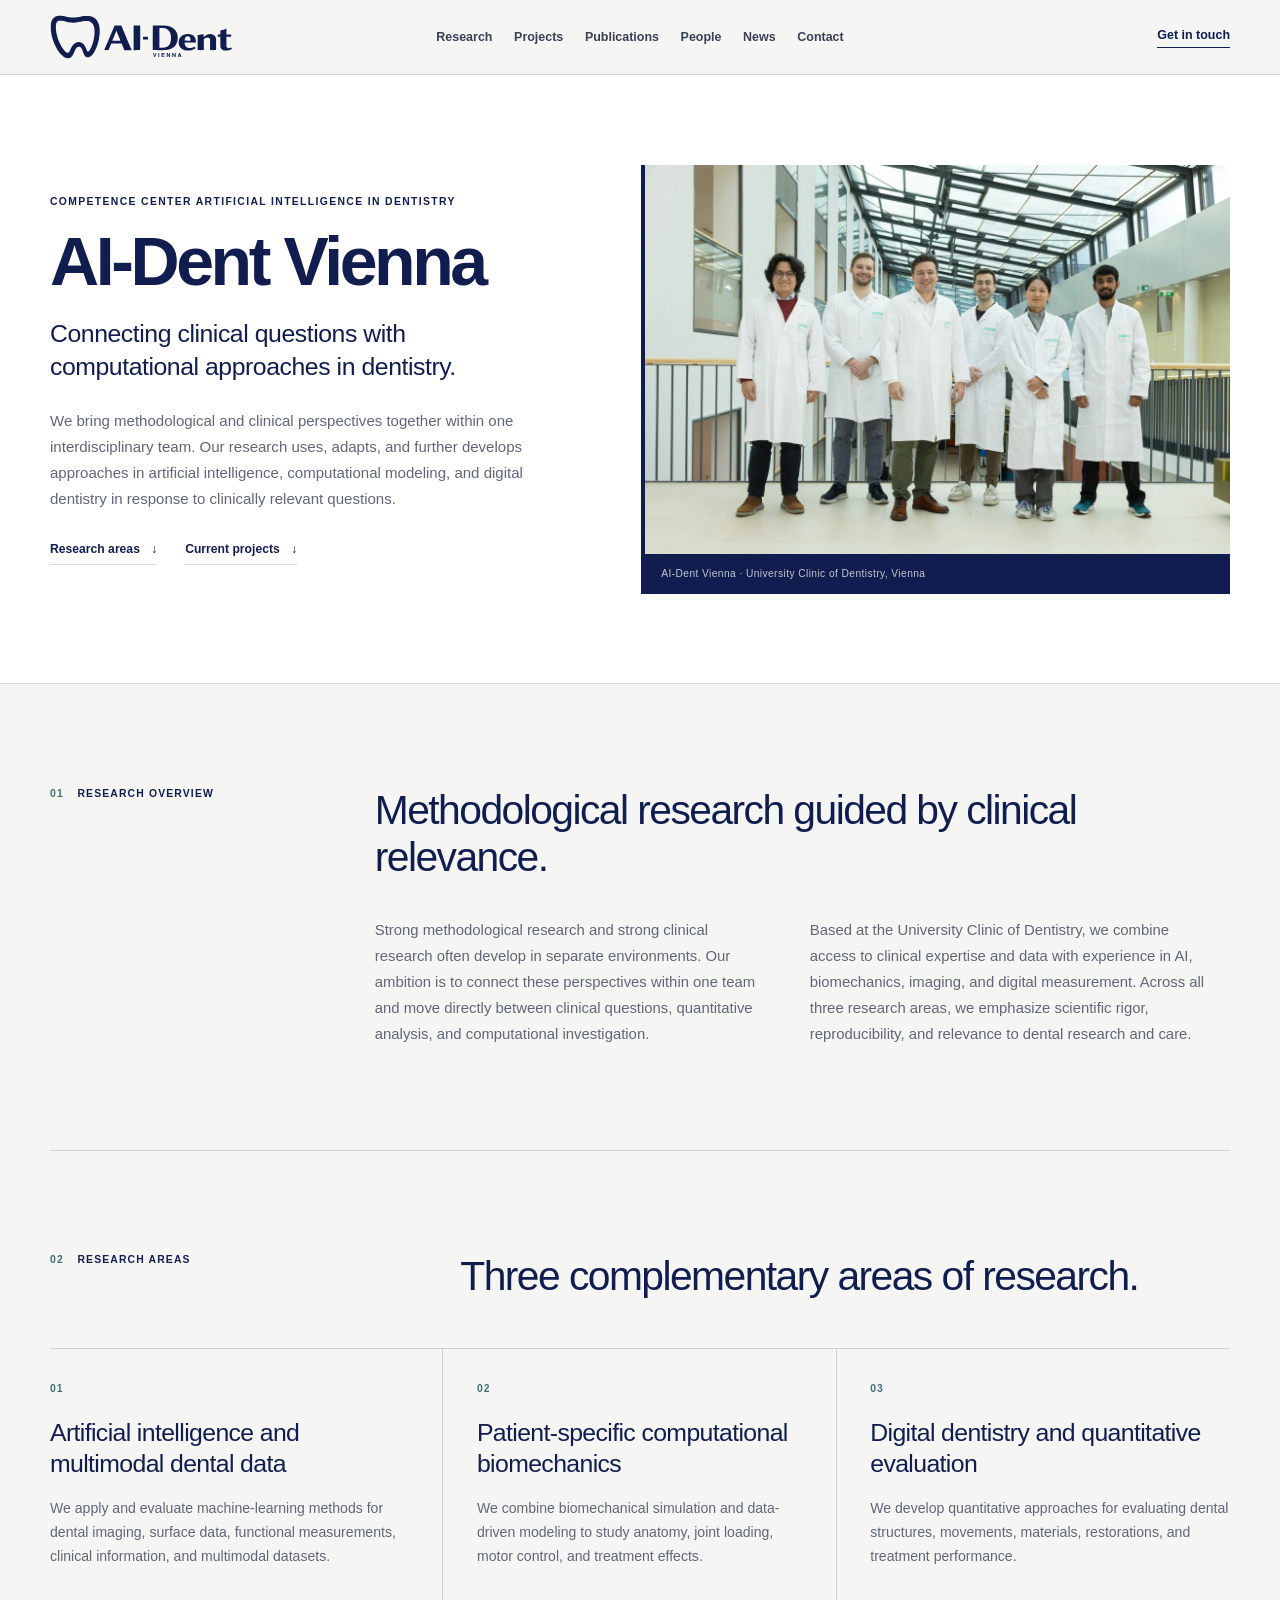
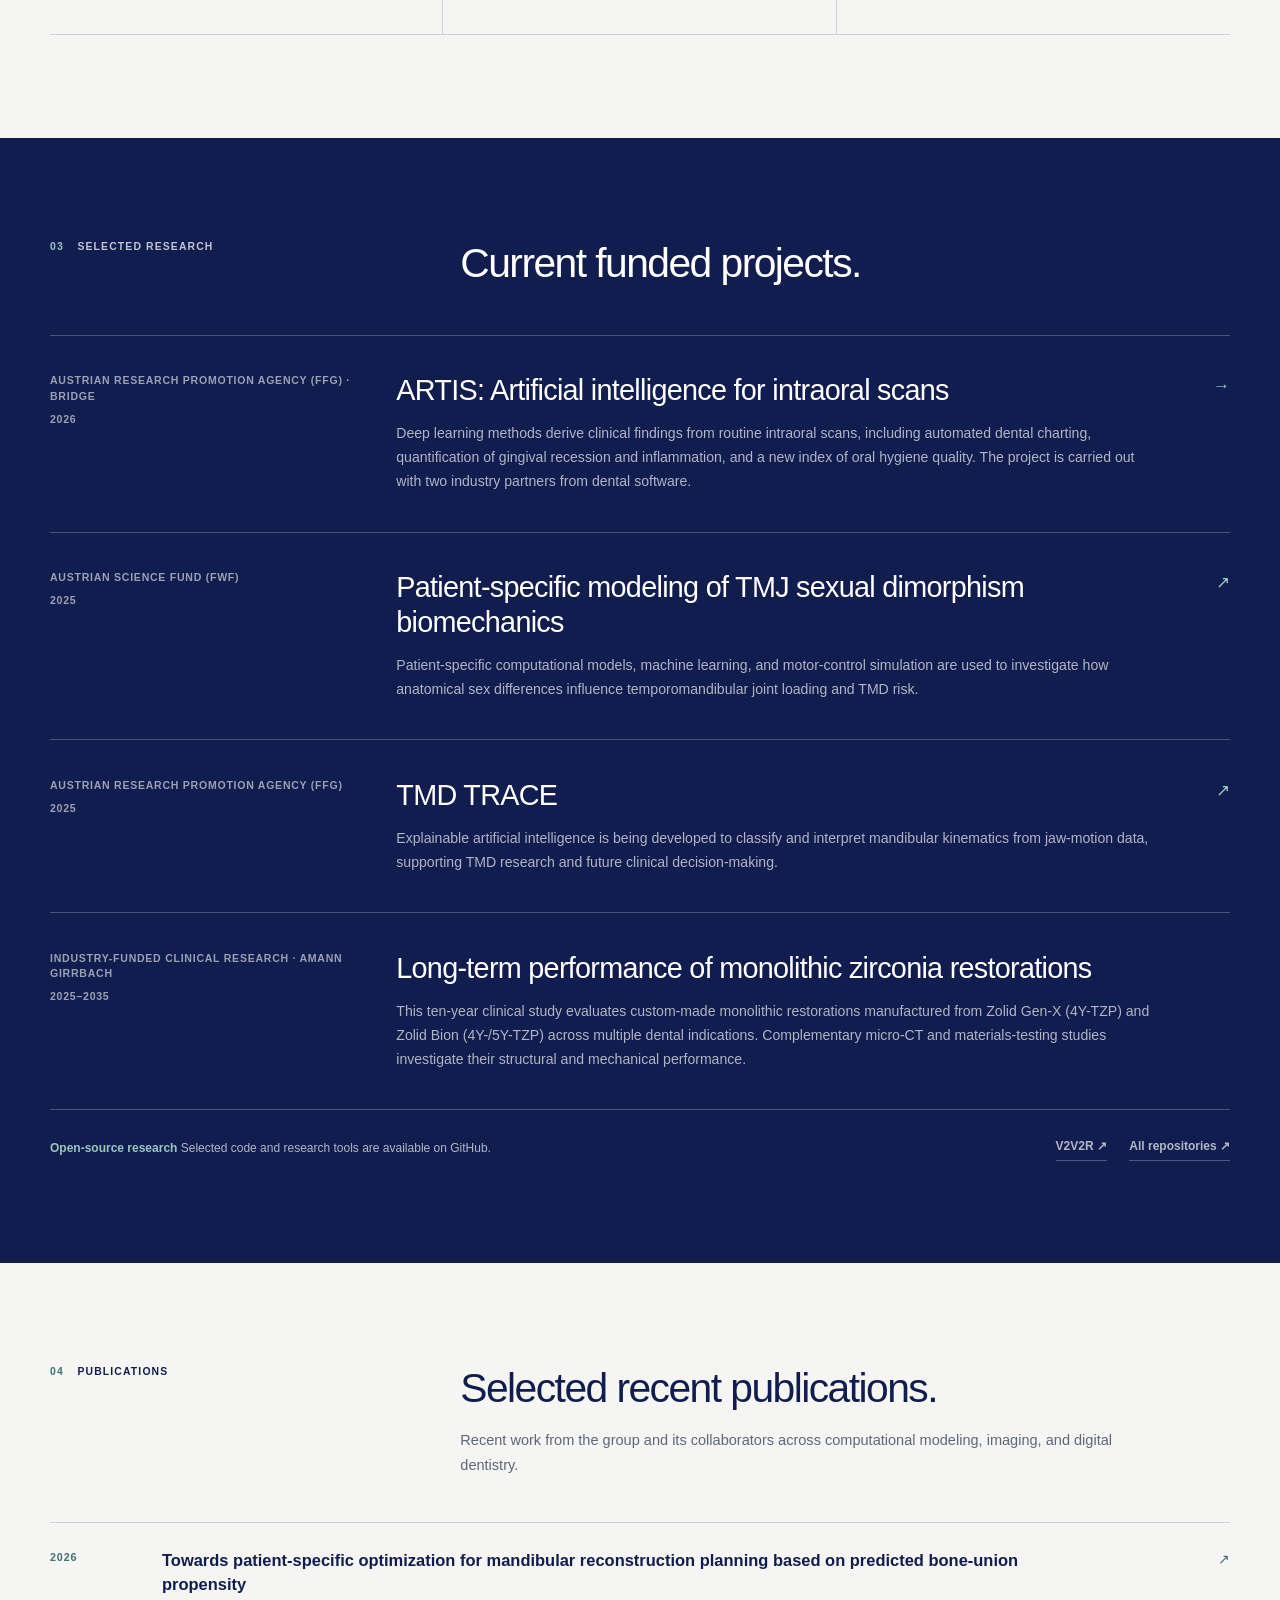
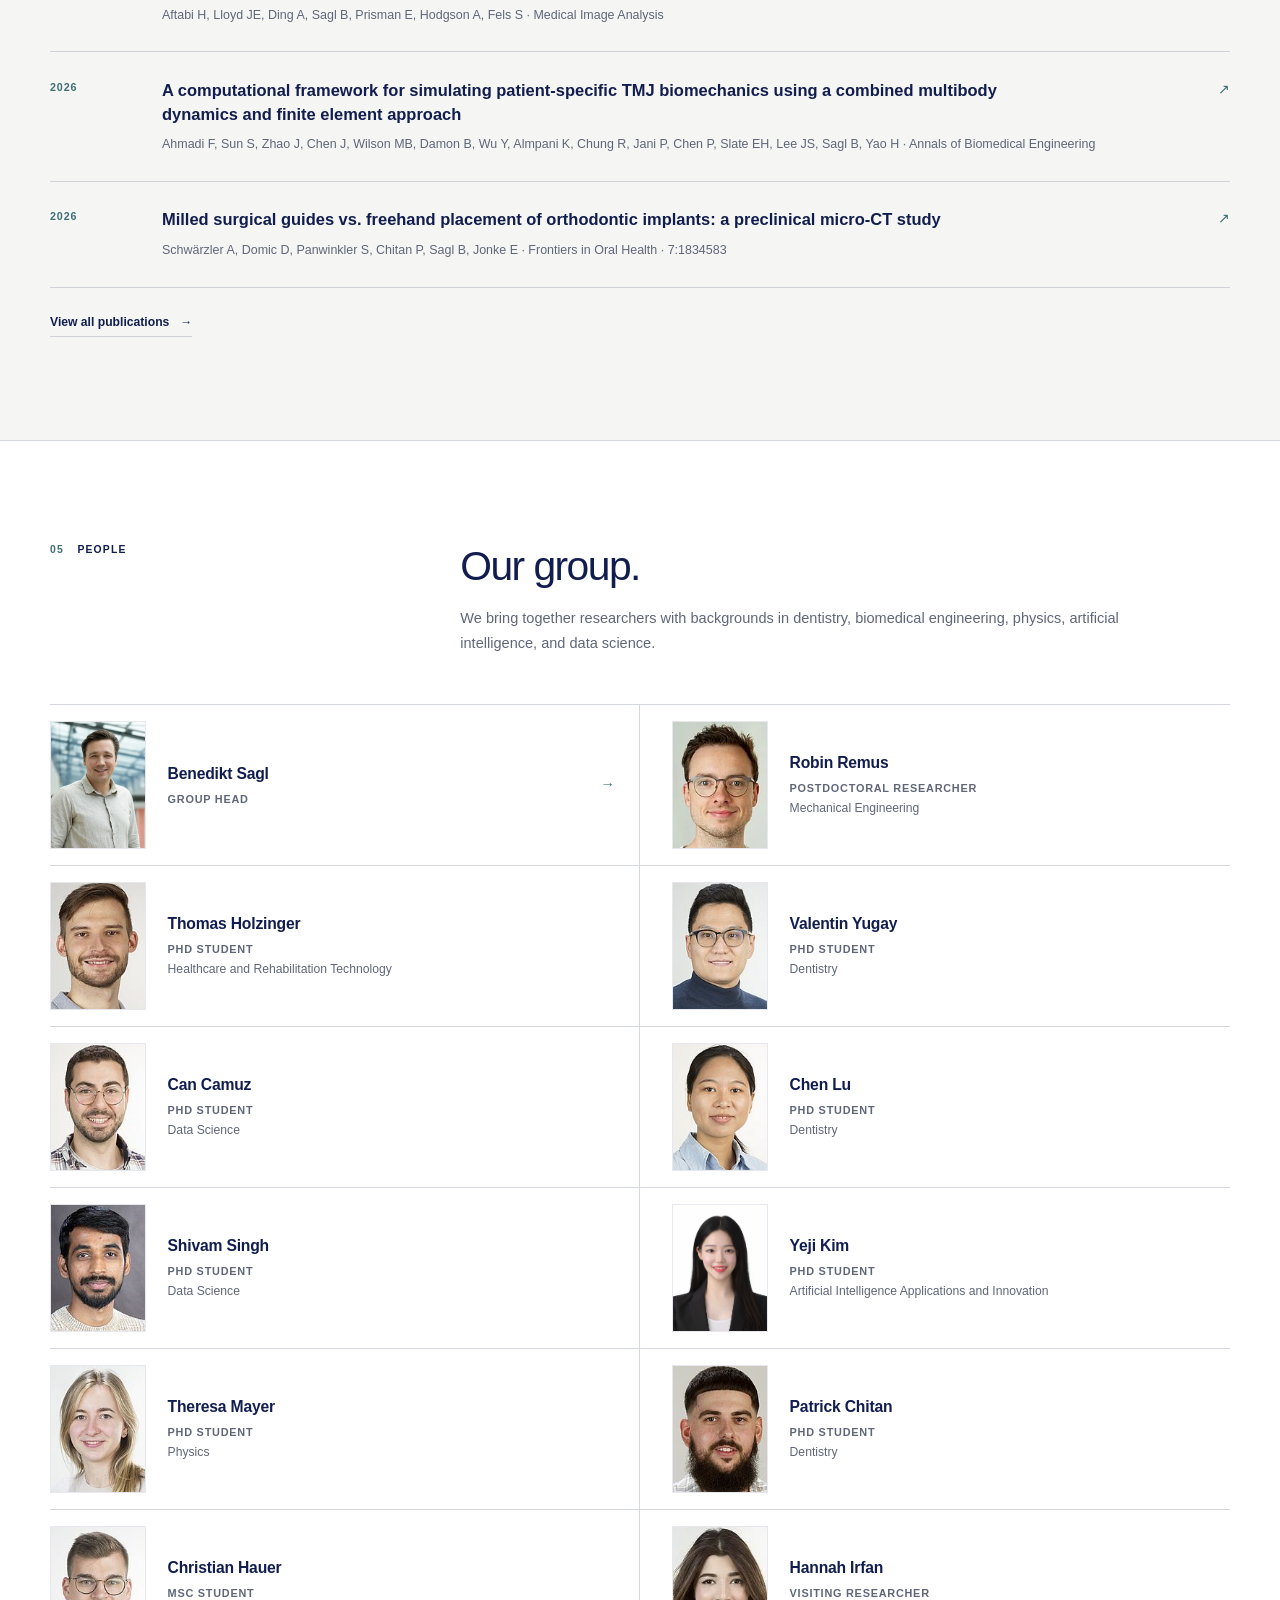
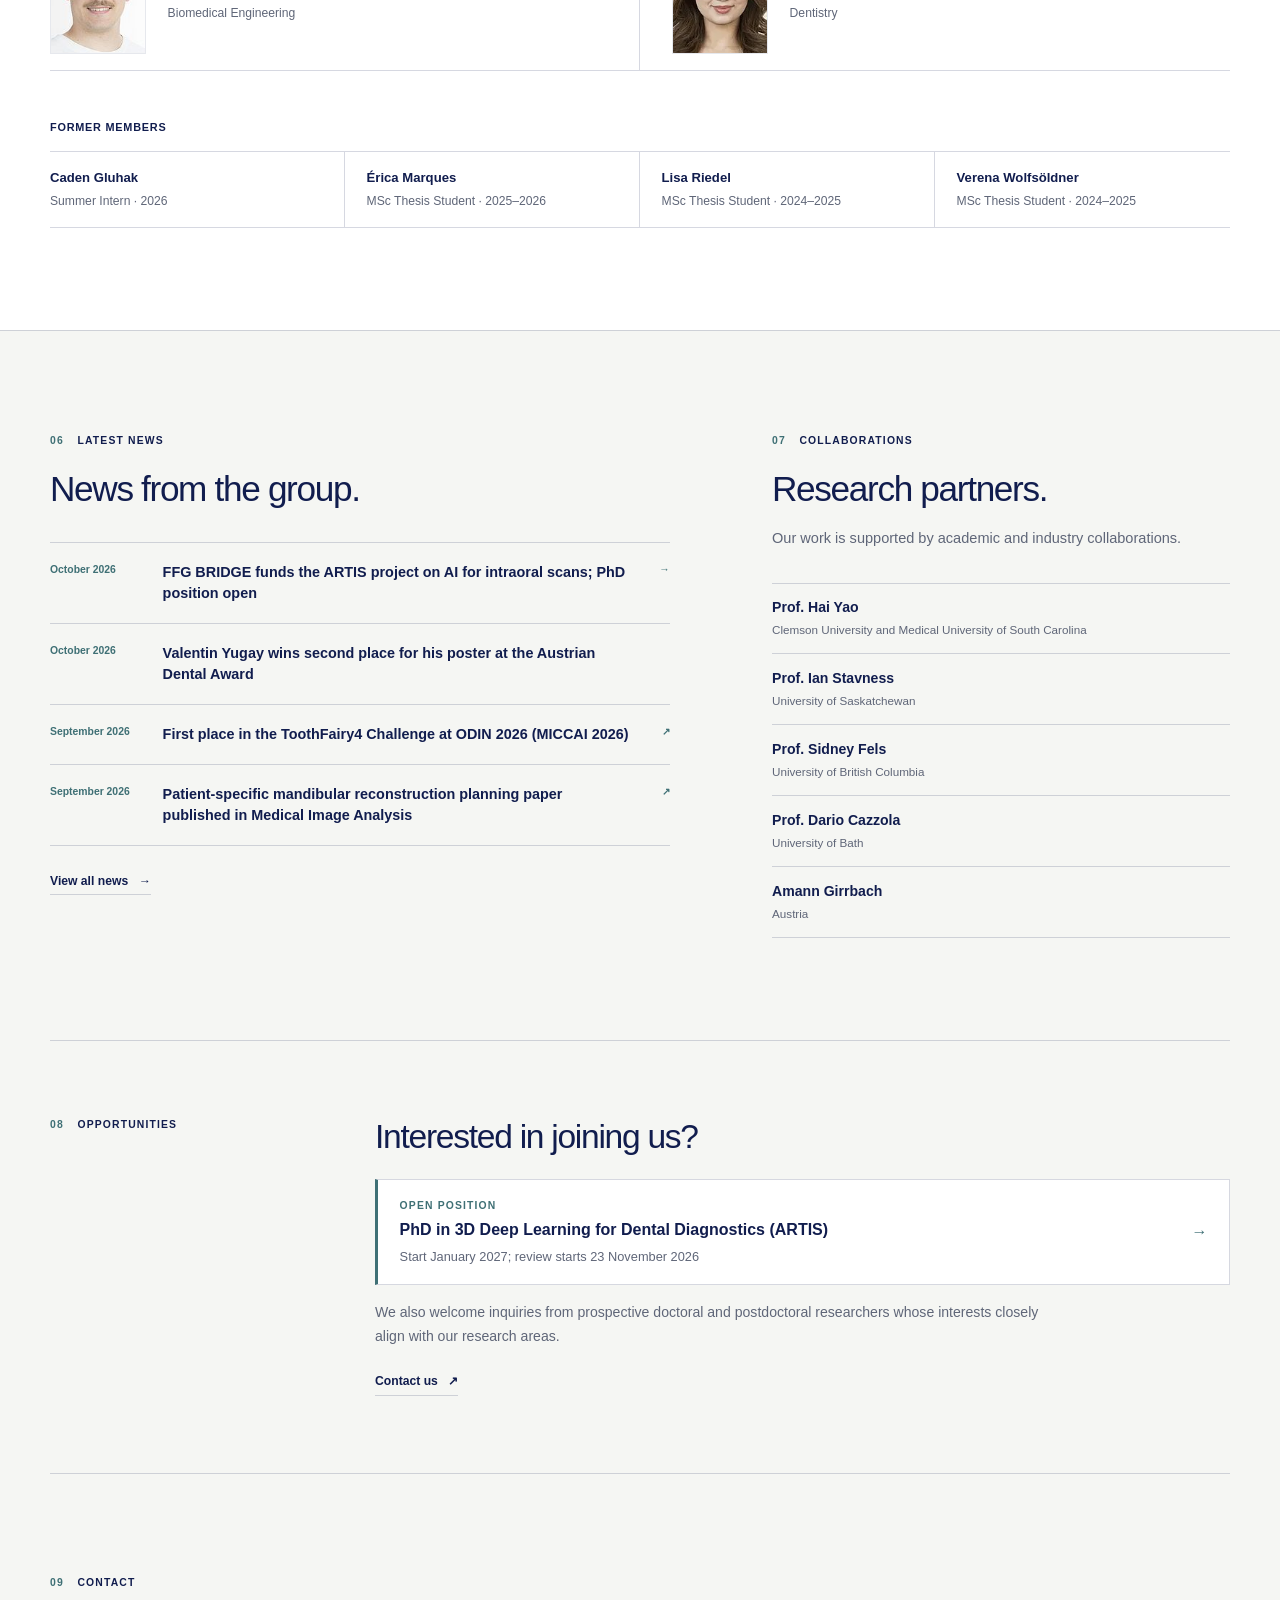
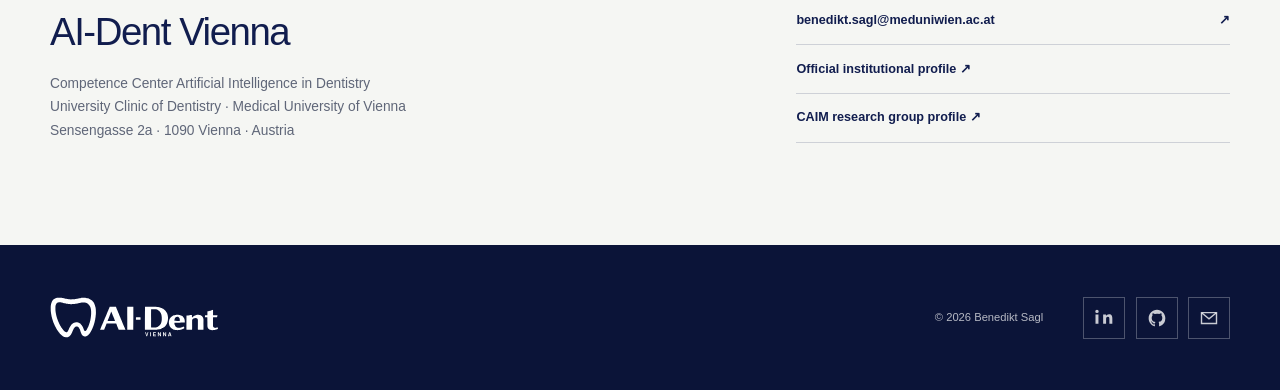
==== commit cb41d515: "Show award year 2026 for ARTIS in funded projects Co-Authored-By: Claude Opus 5.5 <noreply@anthropic" ====
--- a/index.html
+++ b/index.html
@@ -142,7 +142,7 @@
             <a href="positions/artis-phd/" class="project-item">
               <div class="project-meta">
                 <span>Austrian Research Promotion Agency (FFG) · BRIDGE</span>
-                <span>2027–2029</span>
+                <span>2026</span>
               </div>
               <div class="project-copy">
                 <h3>ARTIS: Artificial intelligence for intraoral scans</h3>
@@ -501,7 +501,7 @@
     <script>self.__next_f.push([1,"0:{\"P\":null,\"c\":[\"\",\"\"],\"q\":\"\",\"i\":false,\"f\":[[[\"\",{\"children\":[\"__PAGE__\",{}]},\"$undefined\",\"$undefined\",16],[[\"$\",\"$1\",\"c\",{\"children\":[[[\"$\",\"link\",\"0\",{\"rel\":\"stylesheet\",\"href\":\"/_next/static/chunks/0bwqcjxw25rd7.css\",\"precedence\":\"next\",\"crossOrigin\":\"$undefined\",\"nonce\":\"$undefined\"}],[\"$\",\"script\",\"script-0\",{\"src\":\"/_next/static/chunks/0dbhjjzl8qfwv.js\",\"async\":true,\"nonce\":\"$undefined\"}]],[\"$\",\"html\",null,{\"lang\":\"en\",\"children\":[\"$\",\"body\",null,{\"className\":\"antialiased\",\"children\":[\"$\",\"$L2\",null,{\"parallelRouterKey\":\"children\",\"error\":\"$undefined\",\"errorStyles\":\"$undefined\",\"errorScripts\":\"$undefined\",\"template\":[\"$\",\"$L3\",null,{}],\"templateStyles\":\"$undefined\",\"templateScripts\":\"$undefined\",\"notFound\":[[[\"$\",\"title\",null,{\"children\":\"404: This page could not be found.\"}],[\"$\",\"div\",null,{\"style\":{\"fontFamily\":\"system-ui,\\\"Segoe UI\\\",Roboto,Helvetica,Arial,sans-serif,\\\"Apple Color Emoji\\\",\\\"Segoe UI Emoji\\\"\",\"height\":\"100vh\",\"textAlign\":\"center\",\"display\":\"flex\",\"flexDirection\":\"column\",\"alignItems\":\"center\",\"justifyContent\":\"center\"},\"children\":[\"$\",\"div\",null,{\"children\":[[\"$\",\"style\",null,{\"dangerouslySetInnerHTML\":{\"__html\":\"body{color:#000;background:#fff;margin:0}.next-error-h1{border-right:1px solid rgba(0,0,0,.3)}@media (prefers-color-scheme:dark){body{color:#fff;background:#000}.next-error-h1{border-right:1px solid rgba(255,255,255,.3)}}\"}}],[\"$\",\"h1\",null,{\"className\":\"next-error-h1\",\"style\":{\"display\":\"inline-block\",\"margin\":\"0 20px 0 0\",\"padding\":\"0 23px 0 0\",\"fontSize\":24,\"fontWeight\":500,\"verticalAlign\":\"top\",\"lineHeight\":\"49px\"},\"children\":404}],[\"$\",\"div\",null,{\"style\":{\"display\":\"inline-block\"},\"children\":[\"$\",\"h2\",null,{\"style\":{\"fontSize\":14,\"fontWeight\":400,\"lineHeight\":\"49px\",\"margin\":0},\"children\":\"This page could not be found.\"}]}]]}]}]],[]],\"forbidden\":\"$undefined\",\"unauthorized\":\"$undefined\"}]}]}]]}],{\"children\":[[\"$\",\"$1\",\"c\",{\"children\":[[[\"$\",\"a\",null,{\"className\":\"skip-link\",\"href\":\"#main-content\",\"children\":\"Skip to content\"}],[\"$\",\"header\",null,{\"className\":\"site-header\",\"children\":[[\"$\",\"div\",null,{\"className\":\"header-inner\",\"children\":[[\"$\",\"a\",null,{\"className\":\"brand-link\",\"href\":\"/\",\"aria-label\":\"AI-Dent Vienna home\",\"children\":[\"$\",\"img\",null,{\"src\":\"/brand/ai-dent-vienna-horizontal-navy.svg\",\"alt\":\"AI-Dent Vienna\",\"width\":\"1260\",\"height\":\"300\"}]}],[\"$\",\"nav\",null,{\"className\":\"desktop-nav\",\"aria-label\":\"Primary navigation\",\"children\":[[\"$\",\"a\",null,{\"href\":\"/#research\",\"children\":\"Research\"}],[\"$\",\"a\",null,{\"href\":\"/#projects\",\"children\":\"Projects\"}],[\"$\",\"a\",null,{\"href\":\"/publications\",\"children\":\"Publications\"}],[\"$\",\"a\",null,{\"href\":\"/#team\",\"children\":\"People\"}],[\"$\",\"a\",null,{\"href\":\"/#news\",\"children\":\"News\"}],[\"$\",\"a\",null,{\"href\":\"/#contact\",\"children\":\"Contact\"}]]}],[\"$\",\"a\",null,{\"className\":\"header-contact\",\"href\":\"mailto:benedikt.sagl@meduniwien.ac.at\",\"children\":\"Get in touch\"}]]}],[\"$\",\"nav\",null,{\"className\":\"mobile-nav\",\"aria-label\":\"Mobile navigation\",\"children\":[[\"$\",\"a\",null,{\"href\":\"/#research\",\"children\":\"Research\"}],[\"$\",\"a\",null,{\"href\":\"/#projects\",\"children\":\"Projects\"}],[\"$\",\"a\",null,{\"href\":\"/publications\",\"children\":\"Publications\"}],[\"$\",\"a\",null,{\"href\":\"/#team\",\"children\":\"People\"}],[\"$\",\"a\",null,{\"href\":\"/#news\",\"children\":\"News\"}],[\"$\",\"a\",null,{\"href\":\"/#contact\",\"children\":\"Contact\"}]]}]]}],[\"$\",\"main\",null,{\"id\":\"main-content\",\"children\":[[\"$\",\"section\",null,{\"className\":\"hero\",\"id\":\"top\",\"children\":[\"$\",\"div\",null,{\"className\":\"hero-inner\",\"children\":[[\"$\",\"div\",null,{\"className\":\"hero-copy\",\"children\":[[\"$\",\"p\",null,{\"className\":\"eyebrow\",\"children\":\"Competence Center Artificial Intelligence in Dentistry\"}],[\"$\",\"h1\",null,{\"children\":\"AI-Dent Vienna\"}],[\"$\",\"p\",null,{\"className\":\"hero-statement\",\"children\":\"Connecting clinical questions with computational approaches in dentistry.\"}],[\"$\",\"p\",null,{\"className\":\"hero-intro\",\"children\":\"We bring methodological and clinical perspectives together within one interdisciplinary team. Our research uses, adapts, and further develops approaches in artificial intelligence, computational modeling, and digital dentistry in response to clinically relevant questions.\"}],[\"$\",\"div\",null,{\"className\":\"hero-links\",\"aria-label\":\"Explore the website\",\"children\":[[\"$\",\"a\",null,{\"href\":\"#research\",\"children\":[\"Research areas \",[\"$\",\"span\",null,{\"aria-hidden\":\"true\",\"children\":\"↓\"}]]}],[\"$\",\"a\",null,{\"href\":\"#projects\",\"children\":[\"Current projects \",[\"$\",\"span\",null,{\"aria-hidden\":\"true\",\"children\":\"↓\"}]]}]]}]]}],[\"$\",\"figure\",null,{\"className\":\"hero-photo\",\"children\":[[\"$\",\"img\",null,{\"src\":\"/team/group.webp\",\"alt\":\"Members of the AI-Dent Vienna research group at the University Clinic of Dentistry\",\"width\":\"2400\",\"height\":\"1600\"}],\"$L4\"]}]]}]}],\"$L5\",\"$L6\",\"$L7\",\"$L8\",\"$L9\",\"$La\",\"$Lb\",\"$Lc\"]}],\"$Ld\"],null,\"$Le\"]}],{},null,false,null]},null,false,null],\"$Lf\",false]],\"m\":\"$undefined\",\"G\":[\"$10\",[\"$L11\"]],\"S\":true,\"h\":null,\"s\":\"$undefined\",\"l\":\"$undefined\",\"p\":\"$undefined\",\"d\":\"$undefined\",\"b\":\"wd0xWJQnYktEUK6Ac0LHb\"}\n"])</script>
     <script>self.__next_f.push([1,"15:I[97367,[\"/_next/static/chunks/0dbhjjzl8qfwv.js\"],\"OutletBoundary\"]\n16:\"$Sreact.suspense\"\n18:I[97367,[\"/_next/static/chunks/0dbhjjzl8qfwv.js\"],\"ViewportBoundary\"]\n1a:I[97367,[\"/_next/static/chunks/0dbhjjzl8qfwv.js\"],\"MetadataBoundary\"]\n:HL[\"/brand/ai-dent-vienna-horizontal-white.svg\",\"image\"]\n4:[\"$\",\"figcaption\",null,{\"children\":\"AI-Dent Vienna · University Clinic of Dentistry, Vienna\"}]\n5:[\"$\",\"section\",null,{\"className\":\"overview-section\",\"id\":\"about\",\"children\":[[\"$\",\"div\",null,{\"className\":\"section-label\",\"children\":[[\"$\",\"span\",null,{\"children\":\"01\"}],[\"$\",\"p\",null,{\"children\":\"Research overview\"}]]}],[\"$\",\"div\",null,{\"className\":\"overview-content\",\"children\":[[\"$\",\"h2\",null,{\"children\":\"Methodological research guided by clinical relevance.\"}],[\"$\",\"div\",null,{\"className\":\"overview-text\",\"children\":[[\"$\",\"p\",null,{\"children\":\"Strong methodological research and strong clinical research often develop in separate environments. Our ambition is to connect these perspectives within one team and move directly between clinical questions, quantitative analysis, and computational investigation.\"}],[\"$\",\"p\",null,{\"children\":\"Based at the University Clinic of Dentistry, we combine access to clinical expertise and data with experience in AI, biomechanics, imaging, and digital measurement. Across all three research areas, we emphasize scientific rigor, reproducibility, and relevance to dental research and care.\"}]]}]]}]]}]\n"])</script>
     <script>self.__next_f.push([1,"6:[\"$\",\"section\",null,{\"className\":\"research-section\",\"id\":\"research\",\"children\":[[\"$\",\"div\",null,{\"className\":\"section-heading\",\"children\":[[\"$\",\"div\",null,{\"className\":\"section-label\",\"children\":[[\"$\",\"span\",null,{\"children\":\"02\"}],[\"$\",\"p\",null,{\"children\":\"Research areas\"}]]}],[\"$\",\"h2\",null,{\"children\":\"Three complementary areas of research.\"}]]}],[\"$\",\"div\",null,{\"className\":\"research-grid\",\"children\":[[\"$\",\"article\",\"01\",{\"className\":\"research-item\",\"children\":[[\"$\",\"span\",null,{\"className\":\"item-number\",\"children\":\"01\"}],[\"$\",\"h3\",null,{\"children\":\"Artificial intelligence and multimodal dental data\"}],[\"$\",\"p\",null,{\"children\":\"We apply and evaluate machine-learning methods for dental imaging, surface data, functional measurements, clinical information, and multimodal datasets.\"}]]}],[\"$\",\"article\",\"02\",{\"className\":\"research-item\",\"children\":[[\"$\",\"span\",null,{\"className\":\"item-number\",\"children\":\"02\"}],[\"$\",\"h3\",null,{\"children\":\"Patient-specific computational biomechanics\"}],[\"$\",\"p\",null,{\"children\":\"We combine biomechanical simulation and data-driven modeling to study anatomy, joint loading, motor control, and treatment effects.\"}]]}],[\"$\",\"article\",\"03\",{\"className\":\"research-item\",\"children\":[[\"$\",\"span\",null,{\"className\":\"item-number\",\"children\":\"03\"}],[\"$\",\"h3\",null,{\"children\":\"Digital dentistry and quantitative evaluation\"}],[\"$\",\"p\",null,{\"children\":\"We develop quantitative approaches for evaluating dental structures, movements, materials, restorations, and treatment performance.\"}]]}]]}]]}]\n"])</script>
-    <script>self.__next_f.push([1,"7:[\"$\",\"section\",null,{\"className\":\"projects-section\",\"id\":\"projects\",\"children\":[\"$\",\"div\",null,{\"className\":\"projects-inner\",\"children\":[[\"$\",\"div\",null,{\"className\":\"section-heading projects-heading\",\"children\":[[\"$\",\"div\",null,{\"className\":\"section-label section-label-light\",\"children\":[[\"$\",\"span\",null,{\"children\":\"03\"}],[\"$\",\"p\",null,{\"children\":\"Selected research\"}]]}],[\"$\",\"h2\",null,{\"children\":\"Current funded projects.\"}]]}],[\"$\",\"div\",null,{\"className\":\"projects-list\",\"children\":[[\"$\",\"a\",\"ARTIS: Artificial intelligence for intraoral scans\",{\"href\":\"/positions/artis-phd/\",\"className\":\"project-item\",\"children\":[[\"$\",\"div\",null,{\"className\":\"project-meta\",\"children\":[[\"$\",\"span\",null,{\"children\":\"Austrian Research Promotion Agency (FFG) · BRIDGE\"}],[\"$\",\"span\",null,{\"children\":\"2027–2029\"}]]}],[\"$\",\"div\",null,{\"className\":\"project-copy\",\"children\":[[\"$\",\"h3\",null,{\"children\":\"ARTIS: Artificial intelligence for intraoral scans\"}],[\"$\",\"p\",null,{\"children\":\"Deep learning methods derive clinical findings from routine intraoral scans, including automated dental charting, quantification of gingival recession and inflammation, and a new index of oral hygiene quality. The project is carried out with two industry partners from dental software.\"}]]}],[\"$\",\"span\",null,{\"className\":\"project-arrow\",\"aria-hidden\":\"true\",\"children\":\"→\"}]]}],[\"$\",\"a\",\"Patient-specific modeling of TMJ sexual dimorphism biomechanics\",{\"href\":\"https://www.meduniwien.ac.at/web/ueber-uns/news/2025/news-im-oktober-2025/fwf-foerdert-projekt-zu-geschlechterunterschieden-bei-kiefergelenkserkrankungen/\",\"className\":\"project-item\",\"target\":\"_blank\",\"rel\":\"noreferrer\",\"children\":[[\"$\",\"div\",null,{\"className\":\"project-meta\",\"children\":[[\"$\",\"span\",null,{\"children\":\"Austrian Science Fund (FWF)\"}],[\"$\",\"span\",null,{\"children\":\"2025\"}]]}],[\"$\",\"div\",null,{\"className\":\"project-copy\",\"children\":[[\"$\",\"h3\",null,{\"children\":\"Patient-specific modeling of TMJ sexual dimorphism biomechanics\"}],[\"$\",\"p\",null,{\"children\":\"Patient-specific computational models, machine learning, and motor-control simulation are used to investigate how anatomical sex differences influence temporomandibular joint loading and TMD risk.\"}]]}],[\"$\",\"span\",null,{\"className\":\"project-arrow\",\"aria-hidden\":\"true\",\"children\":\"↗\"}]]}],[\"$\",\"a\",\"TMD TRACE\",{\"href\":\"https://www.meduniwien.ac.at/web/ueber-uns/news/2025/news-im-juni-2025/benedikt-sagl-erhaelt-foerderung-des-ffg/\",\"className\":\"project-item\",\"target\":\"_blank\",\"rel\":\"noreferrer\",\"children\":[[\"$\",\"div\",null,{\"className\":\"project-meta\",\"children\":[[\"$\",\"span\",null,{\"children\":\"Austrian Research Promotion Agency (FFG)\"}],[\"$\",\"span\",null,{\"children\":\"2025\"}]]}],[\"$\",\"div\",null,{\"className\":\"project-copy\",\"children\":[[\"$\",\"h3\",null,{\"children\":\"TMD TRACE\"}],[\"$\",\"p\",null,{\"children\":\"Explainable artificial intelligence is being developed to classify and interpret mandibular kinematics from jaw-motion data, supporting TMD research and future clinical decision-making.\"}]]}],[\"$\",\"span\",null,{\"className\":\"project-arrow\",\"aria-hidden\":\"true\",\"children\":\"↗\"}]]}],[\"$\",\"article\",\"Long-term performance of monolithic zirconia restorations\",{\"className\":\"project-item project-item-static\",\"children\":[[\"$\",\"div\",null,{\"className\":\"project-meta\",\"children\":[[\"$\",\"span\",null,{\"children\":\"Industry-funded clinical research · Amann Girrbach\"}],[\"$\",\"span\",null,{\"children\":\"2025–2035\"}]]}],[\"$\",\"div\",null,{\"className\":\"project-copy\",\"children\":[[\"$\",\"h3\",null,{\"children\":\"Long-term performance of monolithic zirconia restorations\"}],[\"$\",\"p\",null,{\"children\":\"This ten-year clinical study evaluates custom-made monolithic restorations manufactured from Zolid Gen-X (4Y-TZP) and Zolid Bion (4Y-/5Y-TZP) across multiple dental indications. Complementary micro-CT and materials-testing studies investigate their structural and mechanical performance.\"}]]}],null]}]]}],[\"$\",\"div\",null,{\"className\":\"open-source-row\",\"children\":[[\"$\",\"p\",null,{\"children\":[[\"$\",\"span\",null,{\"children\":\"Open-source research\"}],\" Selected code and research tools are available on GitHub.\"]}],[\"$\",\"div\",null,{\"children\":[[\"$\",\"a\",null,{\"href\":\"https://github.com/CC-AIDent-Vienna/v2v2R\",\"className\":\"\",\"target\":\"_blank\",\"rel\":\"noreferrer\",\"children\":\"V2V2R ↗\"}],[\"$\",\"a\",null,{\"href\":\"https://github.com/orgs/CC-AIDent-Vienna/repositories\",\"className\":\"\",\"target\":\"_blank\",\"rel\":\"noreferrer\",\"children\":\"All repositories ↗\"}]]}]]}]]}]}]\n"])</script>
+    <script>self.__next_f.push([1,"7:[\"$\",\"section\",null,{\"className\":\"projects-section\",\"id\":\"projects\",\"children\":[\"$\",\"div\",null,{\"className\":\"projects-inner\",\"children\":[[\"$\",\"div\",null,{\"className\":\"section-heading projects-heading\",\"children\":[[\"$\",\"div\",null,{\"className\":\"section-label section-label-light\",\"children\":[[\"$\",\"span\",null,{\"children\":\"03\"}],[\"$\",\"p\",null,{\"children\":\"Selected research\"}]]}],[\"$\",\"h2\",null,{\"children\":\"Current funded projects.\"}]]}],[\"$\",\"div\",null,{\"className\":\"projects-list\",\"children\":[[\"$\",\"a\",\"ARTIS: Artificial intelligence for intraoral scans\",{\"href\":\"/positions/artis-phd/\",\"className\":\"project-item\",\"children\":[[\"$\",\"div\",null,{\"className\":\"project-meta\",\"children\":[[\"$\",\"span\",null,{\"children\":\"Austrian Research Promotion Agency (FFG) · BRIDGE\"}],[\"$\",\"span\",null,{\"children\":\"2026\"}]]}],[\"$\",\"div\",null,{\"className\":\"project-copy\",\"children\":[[\"$\",\"h3\",null,{\"children\":\"ARTIS: Artificial intelligence for intraoral scans\"}],[\"$\",\"p\",null,{\"children\":\"Deep learning methods derive clinical findings from routine intraoral scans, including automated dental charting, quantification of gingival recession and inflammation, and a new index of oral hygiene quality. The project is carried out with two industry partners from dental software.\"}]]}],[\"$\",\"span\",null,{\"className\":\"project-arrow\",\"aria-hidden\":\"true\",\"children\":\"→\"}]]}],[\"$\",\"a\",\"Patient-specific modeling of TMJ sexual dimorphism biomechanics\",{\"href\":\"https://www.meduniwien.ac.at/web/ueber-uns/news/2025/news-im-oktober-2025/fwf-foerdert-projekt-zu-geschlechterunterschieden-bei-kiefergelenkserkrankungen/\",\"className\":\"project-item\",\"target\":\"_blank\",\"rel\":\"noreferrer\",\"children\":[[\"$\",\"div\",null,{\"className\":\"project-meta\",\"children\":[[\"$\",\"span\",null,{\"children\":\"Austrian Science Fund (FWF)\"}],[\"$\",\"span\",null,{\"children\":\"2025\"}]]}],[\"$\",\"div\",null,{\"className\":\"project-copy\",\"children\":[[\"$\",\"h3\",null,{\"children\":\"Patient-specific modeling of TMJ sexual dimorphism biomechanics\"}],[\"$\",\"p\",null,{\"children\":\"Patient-specific computational models, machine learning, and motor-control simulation are used to investigate how anatomical sex differences influence temporomandibular joint loading and TMD risk.\"}]]}],[\"$\",\"span\",null,{\"className\":\"project-arrow\",\"aria-hidden\":\"true\",\"children\":\"↗\"}]]}],[\"$\",\"a\",\"TMD TRACE\",{\"href\":\"https://www.meduniwien.ac.at/web/ueber-uns/news/2025/news-im-juni-2025/benedikt-sagl-erhaelt-foerderung-des-ffg/\",\"className\":\"project-item\",\"target\":\"_blank\",\"rel\":\"noreferrer\",\"children\":[[\"$\",\"div\",null,{\"className\":\"project-meta\",\"children\":[[\"$\",\"span\",null,{\"children\":\"Austrian Research Promotion Agency (FFG)\"}],[\"$\",\"span\",null,{\"children\":\"2025\"}]]}],[\"$\",\"div\",null,{\"className\":\"project-copy\",\"children\":[[\"$\",\"h3\",null,{\"children\":\"TMD TRACE\"}],[\"$\",\"p\",null,{\"children\":\"Explainable artificial intelligence is being developed to classify and interpret mandibular kinematics from jaw-motion data, supporting TMD research and future clinical decision-making.\"}]]}],[\"$\",\"span\",null,{\"className\":\"project-arrow\",\"aria-hidden\":\"true\",\"children\":\"↗\"}]]}],[\"$\",\"article\",\"Long-term performance of monolithic zirconia restorations\",{\"className\":\"project-item project-item-static\",\"children\":[[\"$\",\"div\",null,{\"className\":\"project-meta\",\"children\":[[\"$\",\"span\",null,{\"children\":\"Industry-funded clinical research · Amann Girrbach\"}],[\"$\",\"span\",null,{\"children\":\"2025–2035\"}]]}],[\"$\",\"div\",null,{\"className\":\"project-copy\",\"children\":[[\"$\",\"h3\",null,{\"children\":\"Long-term performance of monolithic zirconia restorations\"}],[\"$\",\"p\",null,{\"children\":\"This ten-year clinical study evaluates custom-made monolithic restorations manufactured from Zolid Gen-X (4Y-TZP) and Zolid Bion (4Y-/5Y-TZP) across multiple dental indications. Complementary micro-CT and materials-testing studies investigate their structural and mechanical performance.\"}]]}],null]}]]}],[\"$\",\"div\",null,{\"className\":\"open-source-row\",\"children\":[[\"$\",\"p\",null,{\"children\":[[\"$\",\"span\",null,{\"children\":\"Open-source research\"}],\" Selected code and research tools are available on GitHub.\"]}],[\"$\",\"div\",null,{\"children\":[[\"$\",\"a\",null,{\"href\":\"https://github.com/CC-AIDent-Vienna/v2v2R\",\"className\":\"\",\"target\":\"_blank\",\"rel\":\"noreferrer\",\"children\":\"V2V2R ↗\"}],[\"$\",\"a\",null,{\"href\":\"https://github.com/orgs/CC-AIDent-Vienna/repositories\",\"className\":\"\",\"target\":\"_blank\",\"rel\":\"noreferrer\",\"children\":\"All repositories ↗\"}]]}]]}]]}]}]\n"])</script>
     <script>self.__next_f.push([1,"8:[\"$\",\"section\",null,{\"className\":\"publications-section\",\"id\":\"publications\",\"children\":[[\"$\",\"div\",null,{\"className\":\"section-heading publications-heading\",\"children\":[[\"$\",\"div\",null,{\"className\":\"section-label\",\"children\":[[\"$\",\"span\",null,{\"children\":\"04\"}],[\"$\",\"p\",null,{\"children\":\"Publications\"}]]}],[\"$\",\"div\",null,{\"children\":[[\"$\",\"h2\",null,{\"children\":\"Selected recent publications.\"}],[\"$\",\"p\",null,{\"className\":\"section-intro\",\"children\":\"Recent work from the group and its collaborators across computational modeling, imaging, and digital dentistry.\"}]]}]]}],[\"$\",\"div\",null,{\"className\":\"publication-list\",\"children\":[[\"$\",\"a\",\"Towards patient-specific optimization for mandibular reconstruction planning based on predicted bone-union propensity\",{\"href\":\"https://www.sciencedirect.com/science/article/pii/S1361841526003506\",\"className\":\"publication-item publication-link\",\"target\":\"_blank\",\"rel\":\"noreferrer\",\"children\":[[\"$\",\"span\",null,{\"children\":\"2026\"}],[\"$\",\"div\",null,{\"children\":[[\"$\",\"h3\",null,{\"children\":\"Towards patient-specific optimization for mandibular reconstruction planning based on predicted bone-union propensity\"}],[\"$\",\"p\",null,{\"children\":\"Aftabi H, Lloyd JE, Ding A, Sagl B, Prisman E, Hodgson A, Fels S · Medical Image Analysis\"}]]}],[\"$\",\"span\",null,{\"className\":\"publication-arrow\",\"aria-hidden\":\"true\",\"children\":\"↗\"}]]}],[\"$\",\"a\",\"A computational framework for simulating patient-specific TMJ biomechanics using a combined multibody dynamics and finite element approach\",{\"href\":\"https://doi.org/10.1007/s10439-026-04020-0\",\"className\":\"publication-item publication-link\",\"target\":\"_blank\",\"rel\":\"noreferrer\",\"children\":[[\"$\",\"span\",null,{\"children\":\"2026\"}],[\"$\",\"div\",null,{\"children\":[[\"$\",\"h3\",null,{\"children\":\"A computational framework for simulating patient-specific TMJ biomechanics using a combined multibody dynamics and finite element approach\"}],[\"$\",\"p\",null,{\"children\":\"Ahmadi F, Sun S, Zhao J, Chen J, Wilson MB, Damon B, Wu Y, Almpani K, Chung R, Jani P, Chen P, Slate EH, Lee JS, Sagl B, Yao H · Annals of Biomedical Engineering\"}]]}],[\"$\",\"span\",null,{\"className\":\"publication-arrow\",\"aria-hidden\":\"true\",\"children\":\"↗\"}]]}],[\"$\",\"a\",\"Milled surgical guides vs. freehand placement of orthodontic implants: a preclinical micro-CT study\",{\"href\":\"https://doi.org/10.3389/froh.2026.1834583\",\"className\":\"publication-item publication-link\",\"target\":\"_blank\",\"rel\":\"noreferrer\",\"children\":[[\"$\",\"span\",null,{\"children\":\"2026\"}],[\"$\",\"div\",null,{\"children\":[[\"$\",\"h3\",null,{\"children\":\"Milled surgical guides vs. freehand placement of orthodontic implants: a preclinical micro-CT study\"}],[\"$\",\"p\",null,{\"children\":\"Schwärzler A, Domic D, Panwinkler S, Chitan P, Sagl B, Jonke E · Frontiers in Oral Health · 7:1834583\"}]]}],[\"$\",\"span\",null,{\"className\":\"publication-arrow\",\"aria-hidden\":\"true\",\"children\":\"↗\"}]]}]]}],[\"$\",\"a\",null,{\"href\":\"/publications\",\"className\":\"text-link\",\"children\":[\"View all publications \",[\"$\",\"span\",null,{\"aria-hidden\":\"true\",\"children\":\"→\"}]]}]]}]\n"])</script>
     <script>self.__next_f.push([1,"9:[\"$\",\"section\",null,{\"className\":\"team-section\",\"id\":\"team\",\"children\":[\"$\",\"div\",null,{\"className\":\"team-inner\",\"children\":[[\"$\",\"div\",null,{\"className\":\"section-heading team-heading\",\"children\":[[\"$\",\"div\",null,{\"className\":\"section-label\",\"children\":[[\"$\",\"span\",null,{\"children\":\"05\"}],[\"$\",\"p\",null,{\"children\":\"People\"}]]}],[\"$\",\"div\",null,{\"children\":[[\"$\",\"h2\",null,{\"children\":\"Our group.\"}],[\"$\",\"p\",null,{\"className\":\"section-intro\",\"children\":\"We bring together researchers with backgrounds in dentistry, biomedical engineering, physics, artificial intelligence, and data science.\"}]]}]]}],[\"$\",\"div\",null,{\"className\":\"team-grid\",\"children\":[[\"$\",\"a\",\"Benedikt Sagl\",{\"className\":\"person-card person-card-link\",\"href\":\"/team/benedikt-sagl\",\"children\":[[[\"$\",\"img\",null,{\"src\":\"/team/benedikt-sagl.webp\",\"alt\":\"Portrait of Benedikt Sagl\",\"width\":\"160\",\"height\":\"160\",\"loading\":\"lazy\"}],[\"$\",\"div\",null,{\"className\":\"person-copy\",\"children\":[[\"$\",\"h3\",null,{\"children\":\"Benedikt Sagl\"}],[\"$\",\"p\",null,{\"className\":\"person-role\",\"children\":\"Group Head\"}],null]}]],[\"$\",\"span\",null,{\"className\":\"person-card-arrow\",\"aria-hidden\":\"true\",\"children\":\"→\"}],[\"$\",\"span\",null,{\"className\":\"sr-only\",\"children\":[\"View the brief CV of \",\"Benedikt Sagl\"]}]]}],[\"$\",\"article\",\"Robin Remus\",{\"className\":\"person-card\",\"children\":[[\"$\",\"img\",null,{\"src\":\"/team/robin-remus.webp\",\"alt\":\"Portrait of Robin Remus\",\"width\":\"160\",\"height\":\"160\",\"loading\":\"lazy\"}],[\"$\",\"div\",null,{\"className\":\"person-copy\",\"children\":[[\"$\",\"h3\",null,{\"children\":\"Robin Remus\"}],[\"$\",\"p\",null,{\"className\":\"person-role\",\"children\":\"Postdoctoral Researcher\"}],[\"$\",\"p\",null,{\"className\":\"person-background\",\"children\":\"Mechanical Engineering\"}]]}]]}],[\"$\",\"article\",\"Thomas Holzinger\",{\"className\":\"person-card\",\"children\":[[\"$\",\"img\",null,{\"src\":\"/team/thomas-holzinger.jpg\",\"alt\":\"Portrait of Thomas Holzinger\",\"width\":\"160\",\"height\":\"160\",\"loading\":\"lazy\"}],[\"$\",\"div\",null,{\"className\":\"person-copy\",\"children\":[[\"$\",\"h3\",null,{\"children\":\"Thomas Holzinger\"}],[\"$\",\"p\",null,{\"className\":\"person-role\",\"children\":\"PhD Student\"}],[\"$\",\"p\",null,{\"className\":\"person-background\",\"children\":\"Healthcare and Rehabilitation Technology\"}]]}]]}],[\"$\",\"article\",\"Valentin Yugay\",{\"className\":\"person-card\",\"children\":[[\"$\",\"img\",null,{\"src\":\"/team/valentin-yugay.jpg\",\"alt\":\"Portrait of Valentin Yugay\",\"width\":\"160\",\"height\":\"160\",\"loading\":\"lazy\"}],[\"$\",\"div\",null,{\"className\":\"person-copy\",\"children\":[[\"$\",\"h3\",null,{\"children\":\"Valentin Yugay\"}],[\"$\",\"p\",null,{\"className\":\"person-role\",\"children\":\"PhD Student\"}],[\"$\",\"p\",null,{\"className\":\"person-background\",\"children\":\"Dentistry\"}]]}]]}],[\"$\",\"article\",\"Can Camuz\",{\"className\":\"person-card\",\"children\":[[\"$\",\"img\",null,{\"src\":\"/team/can-camuz.jpg\",\"alt\":\"Portrait of Can Camuz\",\"width\":\"160\",\"height\":\"160\",\"loading\":\"lazy\"}],[\"$\",\"div\",null,{\"className\":\"person-copy\",\"children\":[[\"$\",\"h3\",null,{\"children\":\"Can Camuz\"}],[\"$\",\"p\",null,{\"className\":\"person-role\",\"children\":\"PhD Student\"}],[\"$\",\"p\",null,{\"className\":\"person-background\",\"children\":\"Data Science\"}]]}]]}],[\"$\",\"article\",\"Chen Lu\",{\"className\":\"person-card\",\"children\":[[\"$\",\"img\",null,{\"src\":\"/team/chen-lu.jpg\",\"alt\":\"Portrait of Chen Lu\",\"width\":\"160\",\"height\":\"160\",\"loading\":\"lazy\"}],[\"$\",\"div\",null,{\"className\":\"person-copy\",\"children\":[[\"$\",\"h3\",null,{\"children\":\"Chen Lu\"}],[\"$\",\"p\",null,{\"className\":\"person-role\",\"children\":\"PhD Student\"}],[\"$\",\"p\",null,{\"className\":\"person-background\",\"children\":\"Dentistry\"}]]}]]}],[\"$\",\"article\",\"Shivam Singh\",{\"className\":\"person-card\",\"children\":[[\"$\",\"img\",null,{\"src\":\"/team/shivam-singh.jpg\",\"alt\":\"Portrait of Shivam Singh\",\"width\":\"160\",\"height\":\"160\",\"loading\":\"lazy\"}],[\"$\",\"div\",null,{\"className\":\"person-copy\",\"children\":[[\"$\",\"h3\",null,{\"children\":\"Shivam Singh\"}],[\"$\",\"p\",null,{\"className\":\"person-role\",\"children\":\"PhD Student\"}],[\"$\",\"p\",null,{\"className\":\"person-background\",\"children\":\"Data Science\"}]]}]]}],[\"$\",\"article\",\"Yeji Kim\",{\"className\":\"person-card\",\"children\":[[\"$\",\"img\",null,{\"src\":\"/team/yeji-kim.webp\",\"alt\":\"Portrait of Yeji Kim\",\"width\":\"160\",\"height\":\"160\",\"loading\":\"lazy\"}],[\"$\",\"div\",null,{\"className\":\"person-copy\",\"children\":[[\"$\",\"h3\",null,{\"children\":\"Yeji Kim\"}],[\"$\",\"p\",null,{\"className\":\"person-role\",\"children\":\"PhD Student\"}],[\"$\",\"p\",null,{\"className\":\"person-background\",\"children\":\"Artificial Intelligence Applications and Innovation\"}]]}]]}],[\"$\",\"article\",\"Theresa Mayer\",{\"className\":\"person-card\",\"children\":[[\"$\",\"img\",null,{\"src\":\"/team/theresa-mayer.jpg\",\"alt\":\"Portrait of Theresa Mayer\",\"width\":\"160\",\"height\":\"160\",\"loading\":\"lazy\"}],[\"$\",\"div\",null,{\"className\":\"person-copy\",\"children\":[[\"$\",\"h3\",null,{\"children\":\"Theresa Mayer\"}],[\"$\",\"p\",null,{\"className\":\"person-role\",\"children\":\"PhD Student\"}],[\"$\",\"p\",null,{\"className\":\"person-background\",\"children\":\"Physics\"}]]}]]}],[\"$\",\"article\",\"Patrick Chitan\",{\"className\":\"person-card\",\"children\":[[\"$\",\"img\",null,{\"src\":\"/team/patrick-chitan.png\",\"alt\":\"Portrait of Patrick Chitan\",\"width\":\"160\",\"height\":\"160\",\"loading\":\"lazy\"}],[\"$\",\"div\",null,{\"className\":\"person-copy\",\"children\":[[\"$\",\"h3\",null,{\"children\":\"Patrick Chitan\"}],\"$L12\",\"$L13\"]}]]}],\"$L14\"]}],[\"$\",\"div\",null,{\"className\":\"former-members\",\"children\":[[\"$\",\"h3\",null,{\"children\":\"Former members\"}],[\"$\",\"ul\",null,{\"className\":\"former-members-list\",\"children\":[[\"$\",\"li\",\"Caden Gluhak\",{\"children\":[[\"$\",\"span\",null,{\"className\":\"former-member-name\",\"children\":\"Caden Gluhak\"}],[\"$\",\"span\",null,{\"className\":\"former-member-details\",\"children\":\"Summer Intern · 2026\"}]]}],[\"$\",\"li\",\"Érica Marques\",{\"children\":[[\"$\",\"span\",null,{\"className\":\"former-member-name\",\"children\":\"Érica Marques\"}],[\"$\",\"span\",null,{\"className\":\"former-member-details\",\"children\":\"MSc Thesis Student · 2025–2026\"}]]}],[\"$\",\"li\",\"Lisa Riedel\",{\"children\":[[\"$\",\"span\",null,{\"className\":\"former-member-name\",\"children\":\"Lisa Riedel\"}],[\"$\",\"span\",null,{\"className\":\"former-member-details\",\"children\":\"MSc Thesis Student · 2024–2025\"}]]}],[\"$\",\"li\",\"Verena Wolfsöldner\",{\"children\":[[\"$\",\"span\",null,{\"className\":\"former-member-name\",\"children\":\"Verena Wolfsöldner\"}],[\"$\",\"span\",null,{\"className\":\"former-member-details\",\"children\":\"MSc Thesis Student · 2024–2025\"}]]}]]}]]}]]}]}]\n"])</script>
     <script>self.__next_f.push([1,"a:[\"$\",\"section\",null,{\"className\":\"updates-section\",\"id\":\"news\",\"children\":[\"$\",\"div\",null,{\"className\":\"updates-grid\",\"children\":[[\"$\",\"div\",null,{\"className\":\"news-column\",\"children\":[[\"$\",\"div\",null,{\"className\":\"section-label compact-label\",\"children\":[[\"$\",\"span\",null,{\"children\":\"06\"}],[\"$\",\"p\",null,{\"children\":\"Latest news\"}]]}],[\"$\",\"h2\",null,{\"children\":\"News from the group.\"}],[\"$\",\"div\",null,{\"className\":\"news-list\",\"children\":[[\"$\",\"a\",\"FFG BRIDGE funds the ARTIS project on AI for intraoral scans; PhD position open\",{\"href\":\"/positions/artis-phd/\",\"className\":\"news-item\",\"children\":[[\"$\",\"span\",null,{\"children\":\"October 2026\"}],[\"$\",\"h3\",null,{\"children\":\"FFG BRIDGE funds the ARTIS project on AI for intraoral scans; PhD position open\"}],[\"$\",\"span\",null,{\"aria-hidden\":\"true\",\"children\":\"→\"}]]}],[\"$\",\"div\",\"Valentin Yugay wins second place for his poster at the Austrian Dental Award\",{\"className\":\"news-item\",\"children\":[[\"$\",\"span\",null,{\"children\":\"October 2026\"}],[\"$\",\"h3\",null,{\"children\":\"Valentin Yugay wins second place for his poster at the Austrian Dental Award\"}],[\"$\",\"span\",null,{\"aria-hidden\":\"true\"}]]}],[\"$\",\"a\",\"First place in the ToothFairy4 Challenge at ODIN 2026 (MICCAI 2026)\",{\"href\":\"https://odin2026.grand-challenge.org/challenge-winners/\",\"className\":\"news-item\",\"target\":\"_blank\",\"rel\":\"noreferrer\",\"children\":[[\"$\",\"span\",null,{\"children\":\"September 2026\"}],[\"$\",\"h3\",null,{\"children\":\"First place in the ToothFairy4 Challenge at ODIN 2026 (MICCAI 2026)\"}],[\"$\",\"span\",null,{\"aria-hidden\":\"true\",\"children\":\"↗\"}]]}],[\"$\",\"a\",\"Patient-specific mandibular reconstruction planning paper published in Medical Image Analysis\",{\"href\":\"https://www.sciencedirect.com/science/article/pii/S1361841526003506\",\"className\":\"news-item\",\"target\":\"_blank\",\"rel\":\"noreferrer\",\"children\":[[\"$\",\"span\",null,{\"children\":\"September 2026\"}],[\"$\",\"h3\",null,{\"children\":\"Patient-specific mandibular reconstruction planning paper published in Medical Image Analysis\"}],[\"$\",\"span\",null,{\"aria-hidden\":\"true\",\"children\":\"↗\"}]]}]]]}],[\"$\",\"a\",null,{\"className\":\"text-link\",\"href\":\"/news\",\"children\":[\"View all news \",[\"$\",\"span\",null,{\"aria-hidden\":\"true\",\"children\":\"→\"}]]}]]}],[\"$\",\"div\",null,{\"className\":\"collaborators-column\",\"children\":[[\"$\",\"div\",null,{\"className\":\"section-label compact-label\",\"children\":[[\"$\",\"span\",null,{\"children\":\"07\"}],[\"$\",\"p\",null,{\"children\":\"Collaborations\"}]]}],[\"$\",\"h2\",null,{\"children\":\"Research partners.\"}],[\"$\",\"p\",null,{\"className\":\"section-intro\",\"children\":\"Our work is supported by academic and industry collaborations.\"}],[\"$\",\"div\",null,{\"className\":\"collaborator-list\",\"children\":[[\"$\",\"div\",\"Prof. Hai Yao\",{\"className\":\"collaborator-item\",\"children\":[[\"$\",\"h3\",null,{\"children\":\"Prof. Hai Yao\"}],[\"$\",\"p\",null,{\"children\":\"Clemson University and Medical University of South Carolina\"}]]}],[\"$\",\"div\",\"Prof. Ian Stavness\",{\"className\":\"collaborator-item\",\"children\":[[\"$\",\"h3\",null,{\"children\":\"Prof. Ian Stavness\"}],[\"$\",\"p\",null,{\"children\":\"University of Saskatchewan\"}]]}],[\"$\",\"div\",\"Prof. Sidney Fels\",{\"className\":\"collaborator-item\",\"children\":[[\"$\",\"h3\",null,{\"children\":\"Prof. Sidney Fels\"}],[\"$\",\"p\",null,{\"children\":\"University of British Columbia\"}]]}],[\"$\",\"div\",\"Prof. Dario Cazzola\",{\"className\":\"collaborator-item\",\"children\":[[\"$\",\"h3\",null,{\"children\":\"Prof. Dario Cazzola\"}],[\"$\",\"p\",null,{\"children\":\"University of Bath\"}]]}],[\"$\",\"div\",\"Amann Girrbach\",{\"className\":\"collaborator-item\",\"children\":[[\"$\",\"h3\",null,{\"children\":\"Amann Girrbach\"}],[\"$\",\"p\",null,{\"children\":\"Austria\"}]]}]]}]]}]]}]}]\n"])</script>
--- a/_next/static/chunks/0bwqcjxw25rd7.css
+++ b/_next/static/chunks/0bwqcjxw25rd7.css
@@ -5402,11 +5402,9 @@
 .job-section {
   width: min(calc(100% - 3rem), var(--max-width));
   border-bottom: 1px solid var(--line);
-  grid-template-columns: .55fr 2fr;
-  gap: clamp(2rem, 7vw, 7rem);
   margin: 0 auto;
   padding: clamp(3.5rem, 6vw, 5rem) 0;
-  display: grid
+  display: block
 }
 .job-section:last-of-type { border-bottom: 0 }
 .job-content { max-width: 760px }
@@ -5435,7 +5433,14 @@
   .job-facts { grid-template-columns: repeat(2, minmax(0, 1fr)) }
 }
 @media (max-width: 700px) {
-  .job-section { width: min(calc(100% - 2rem), var(--max-width)); grid-template-columns: 1fr; gap: 1.5rem; padding: 3rem 0 }
+  .job-section { width: min(calc(100% - 2rem), var(--max-width)); padding: 3rem 0 }
   .job-facts { grid-template-columns: 1fr; gap: 1.1rem }
   .job-card { padding: 1rem 1.1rem }
 }
+
+/* Opportunities: two columns on desktop, card uses the full content width */
+.opportunities-section .job-card { max-width: none }
+@media (min-width: 701px) {
+  .opportunities-section { grid-template-columns: .45fr 1.55fr; row-gap: 1.2rem }
+  .opportunities-section .text-link { grid-column: 2; justify-self: start }
+}
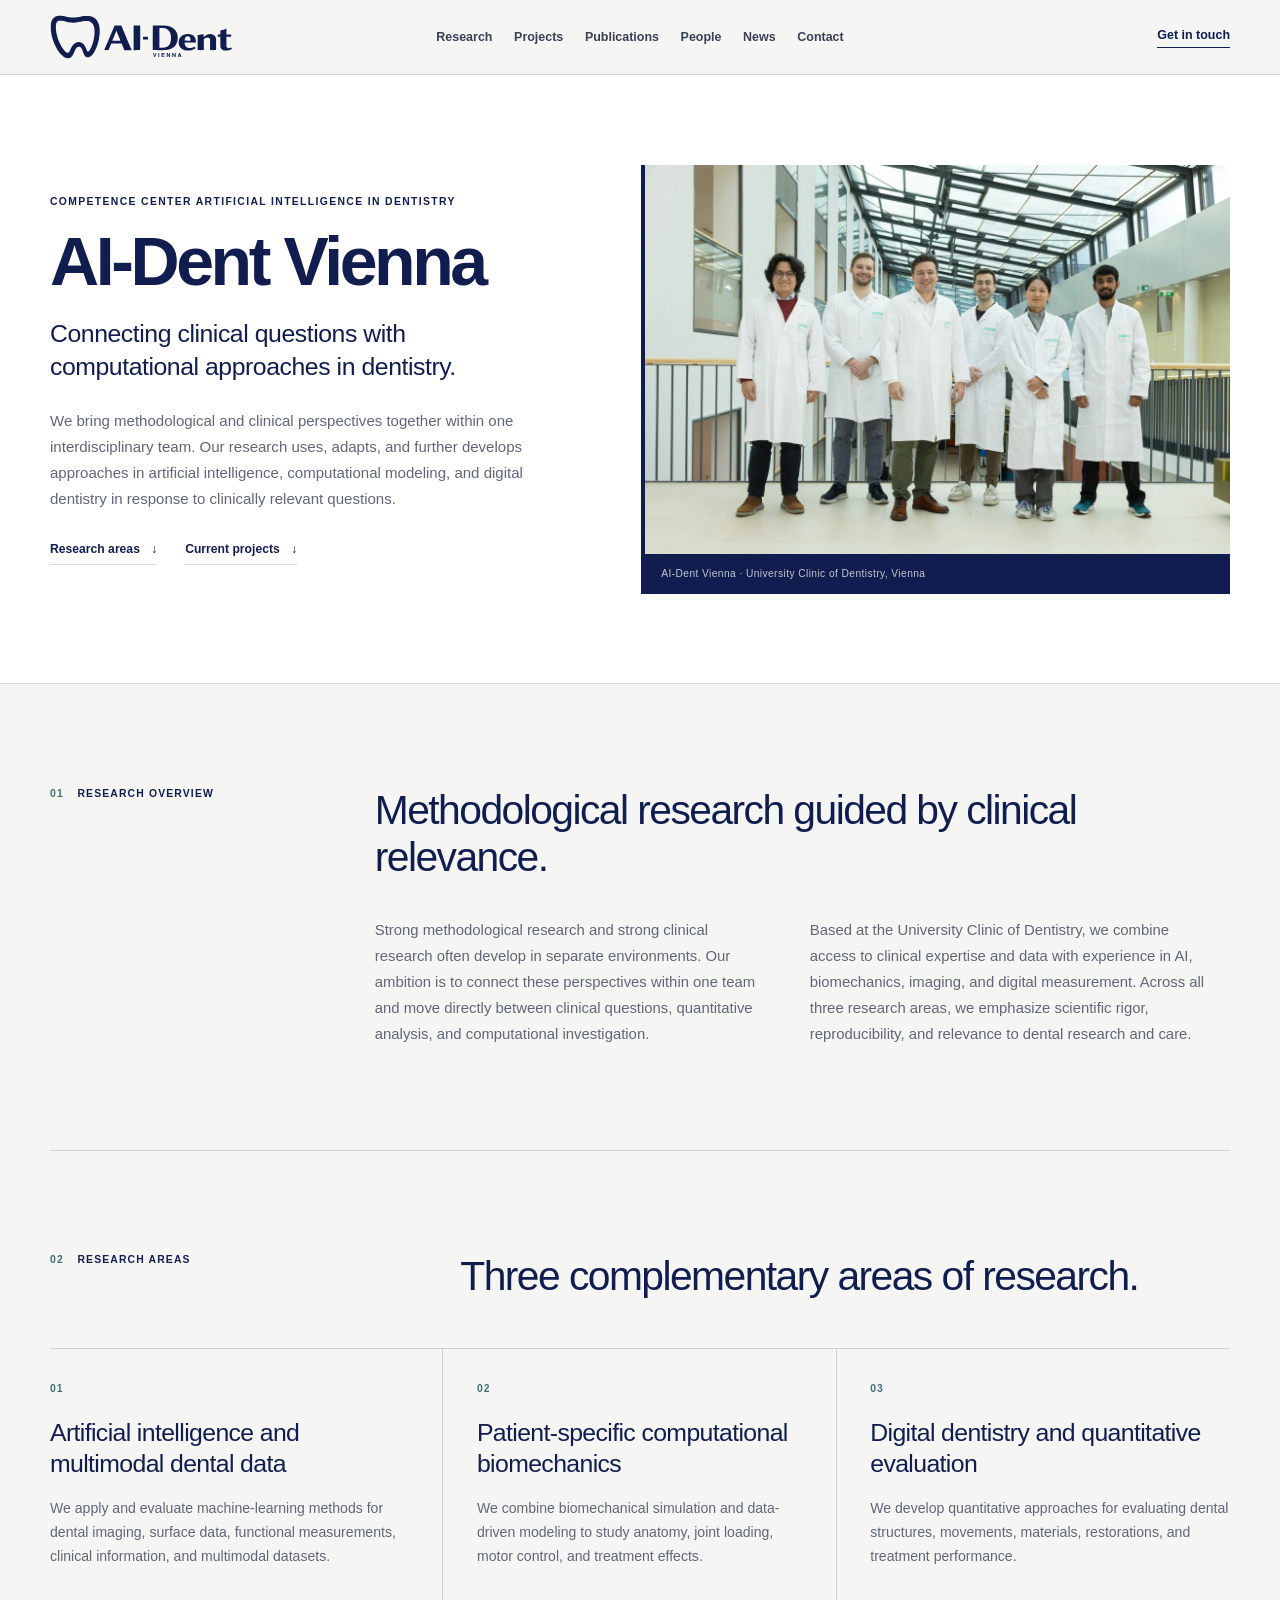
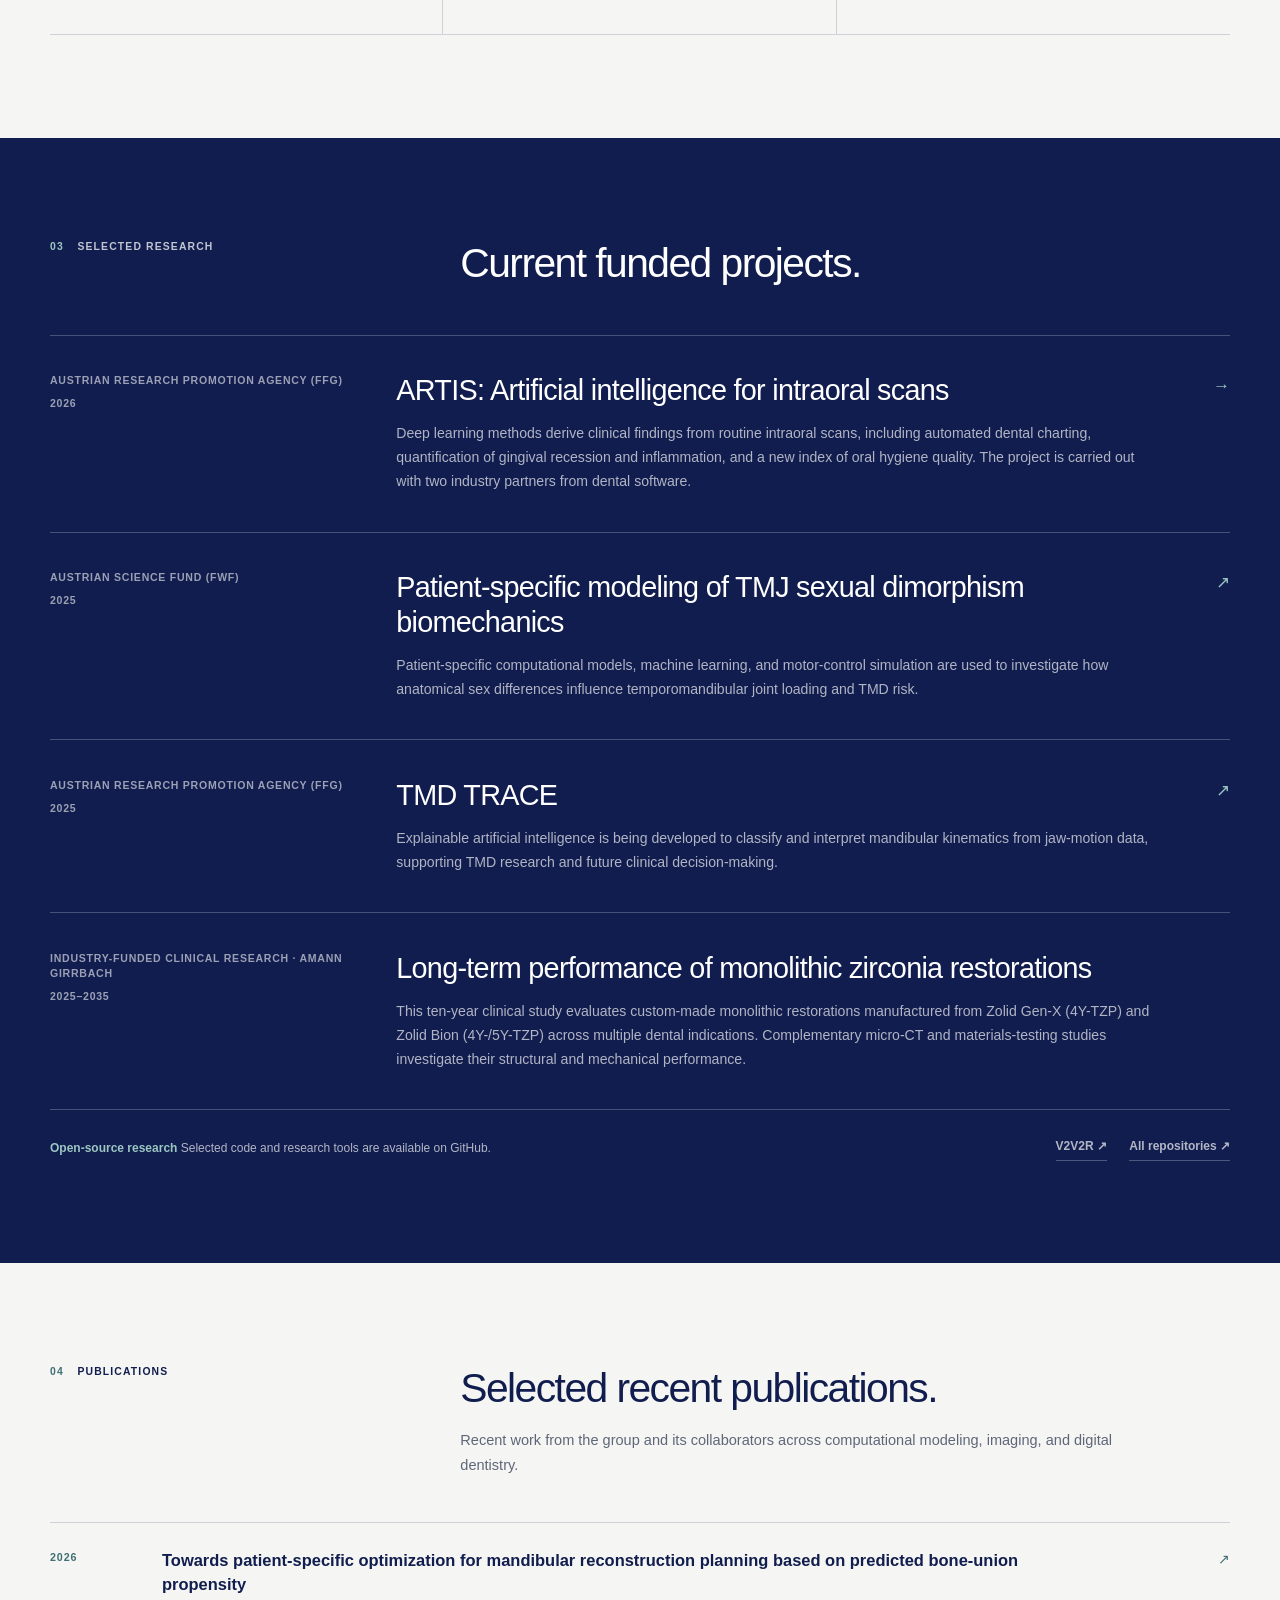
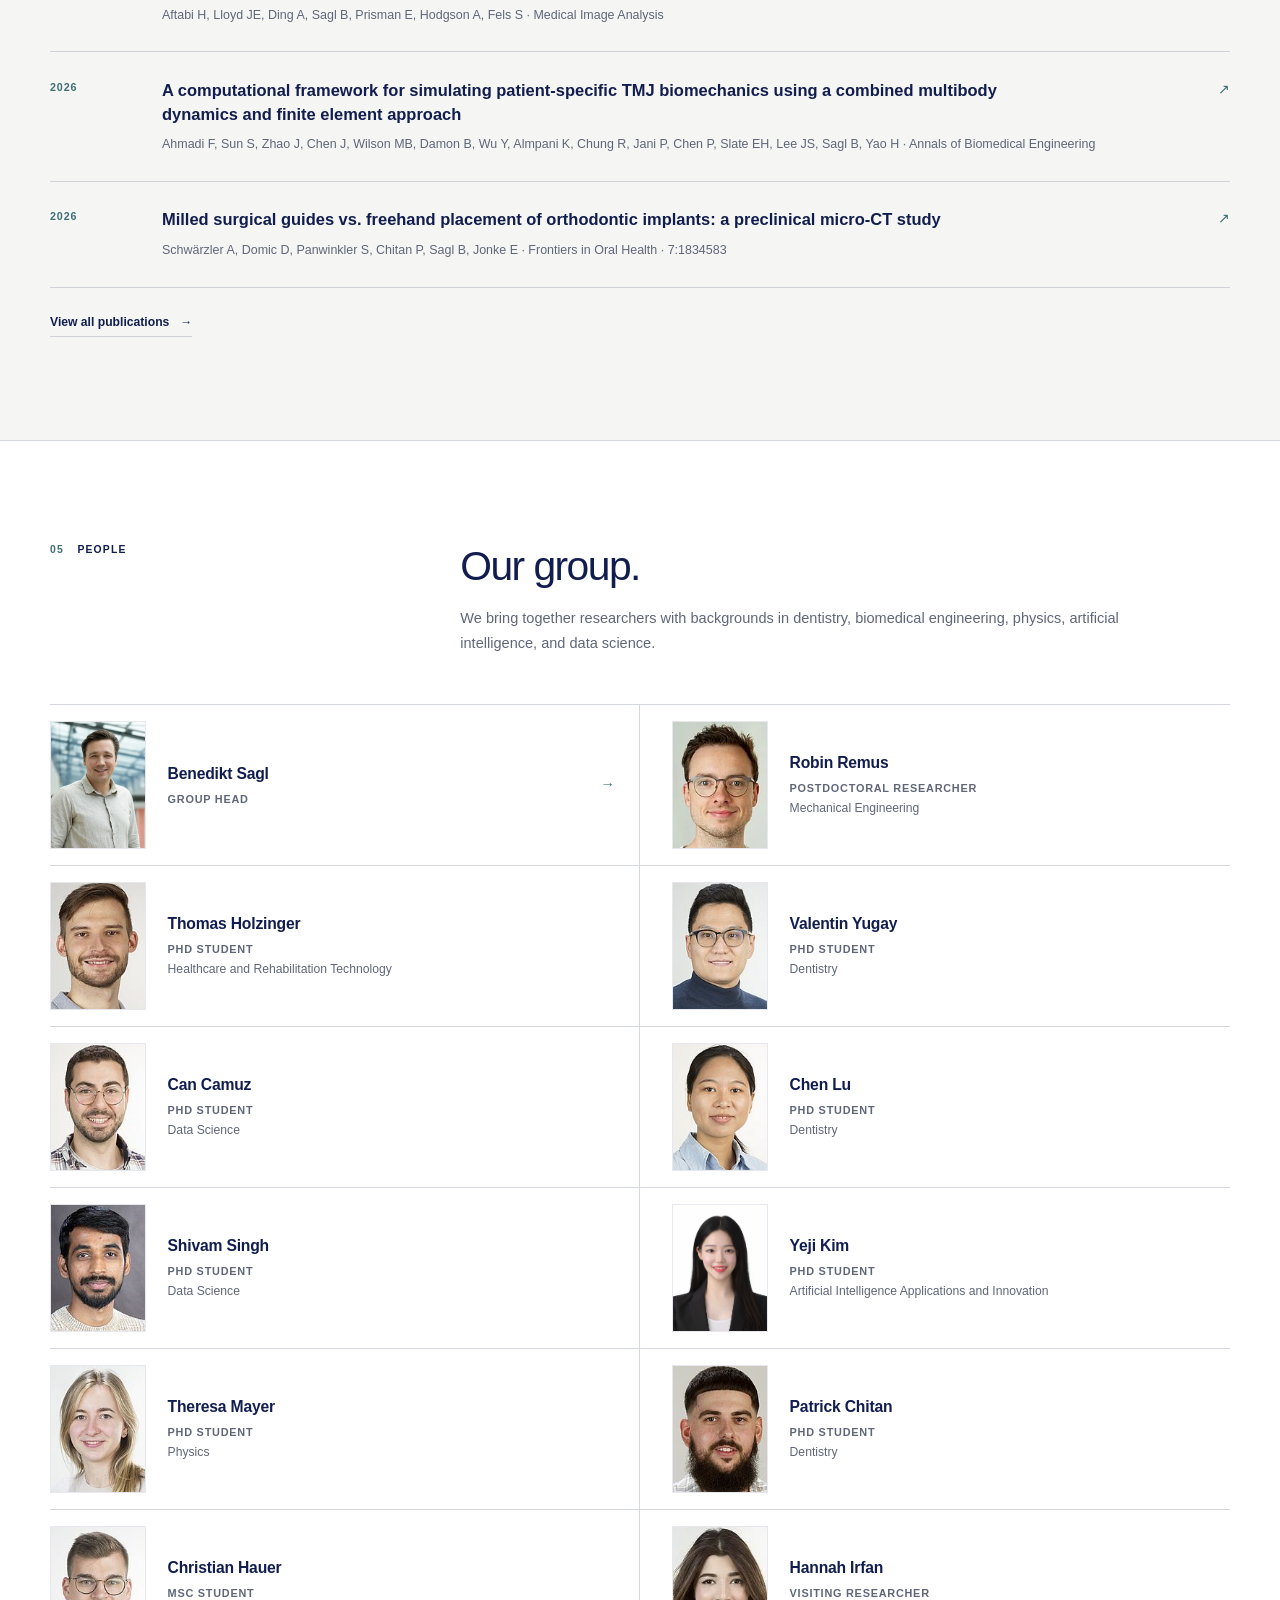
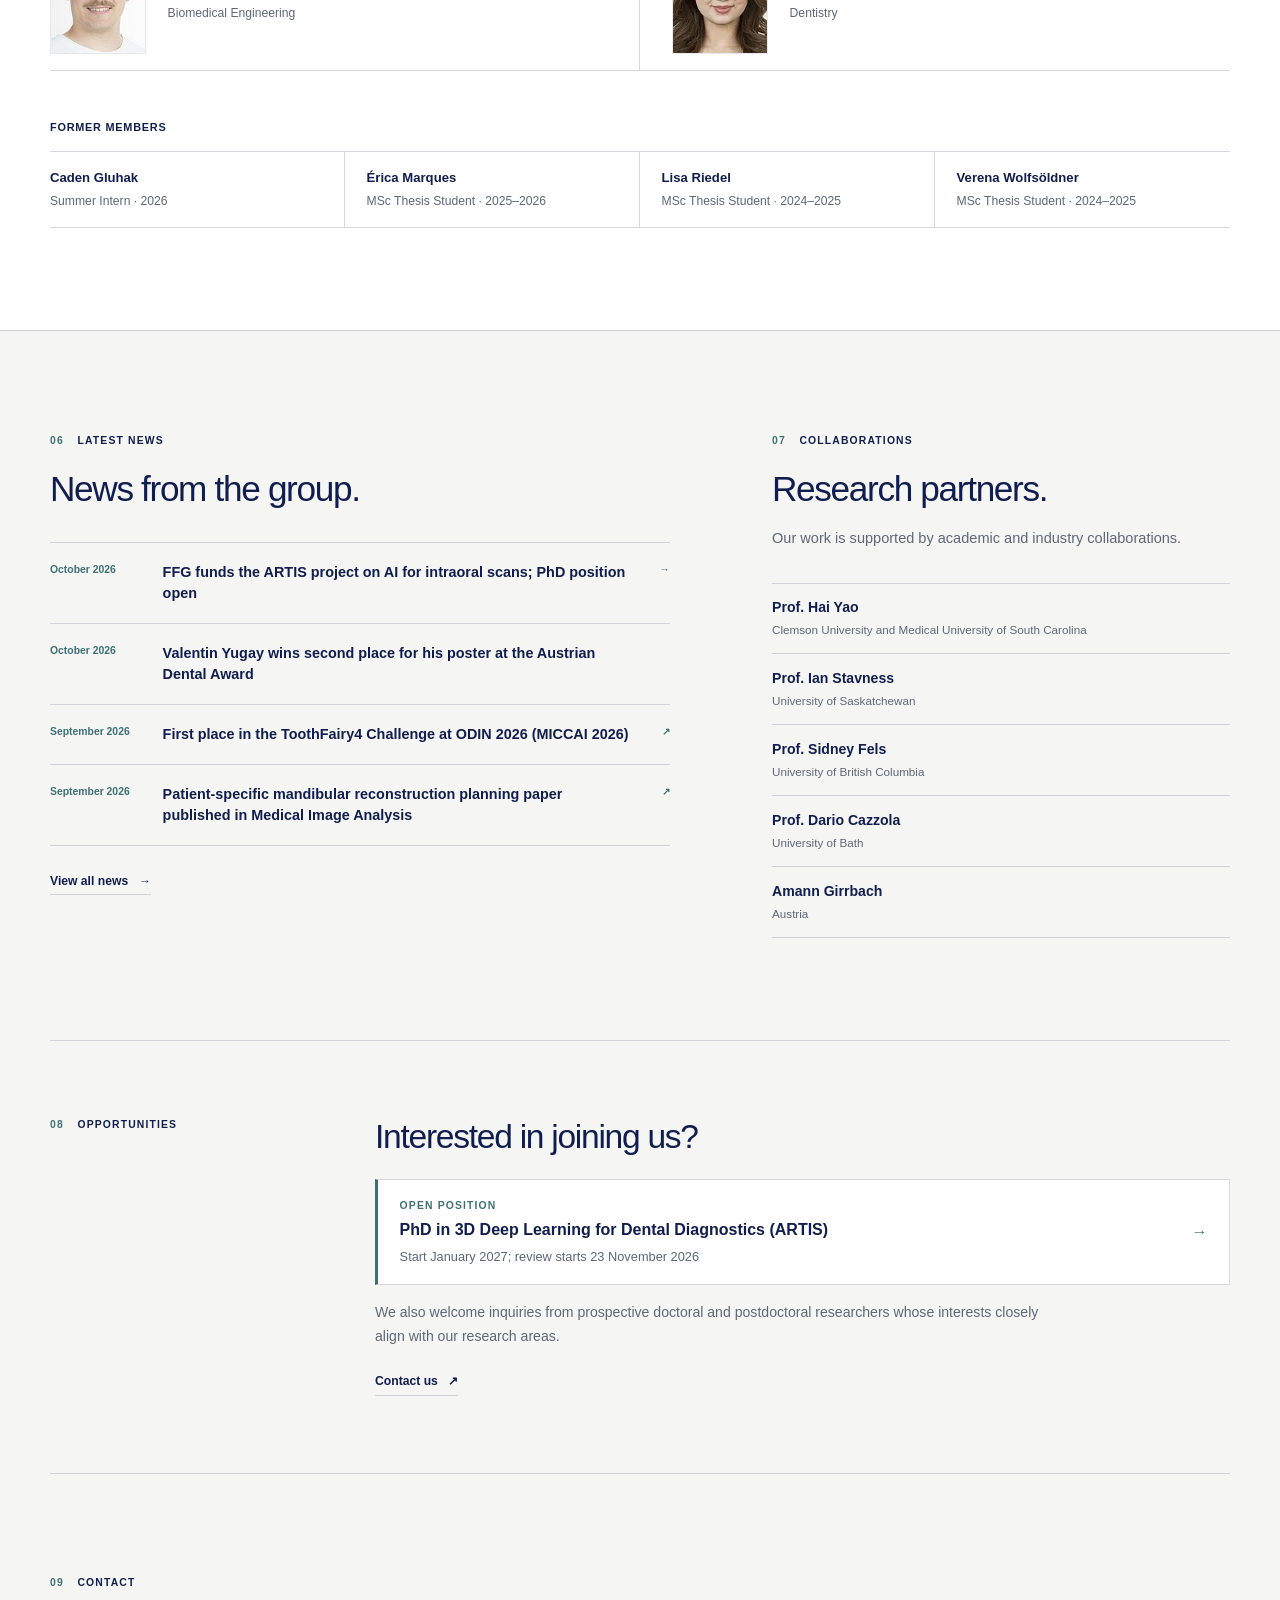
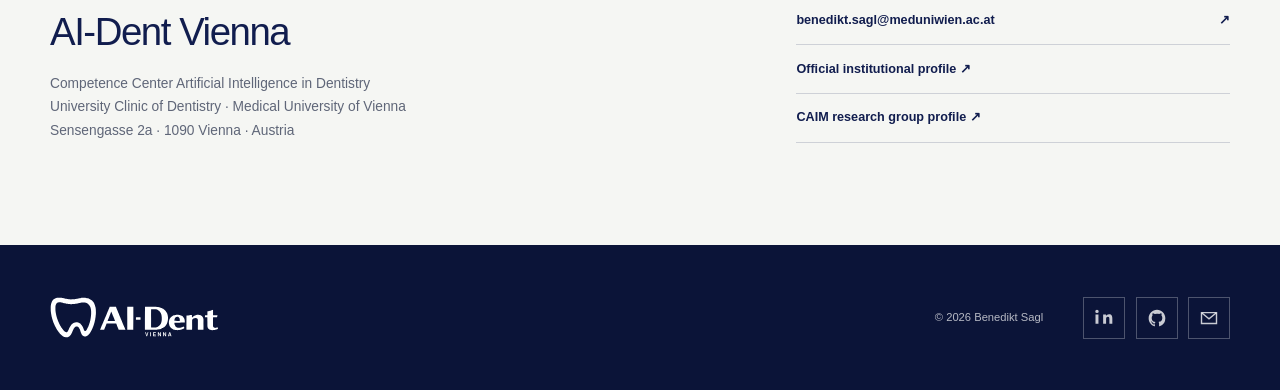
==== commit 4c368d31: "Drop BRIDGE label and ARTIS duration from homepage and news Co-Authored-By: Claude Opus 5.5 <noreply" ====
--- a/index.html
+++ b/index.html
@@ -141,7 +141,7 @@
           <div class="projects-list">
             <a href="positions/artis-phd/" class="project-item">
               <div class="project-meta">
-                <span>Austrian Research Promotion Agency (FFG) · BRIDGE</span>
+                <span>Austrian Research Promotion Agency (FFG)</span>
                 <span>2026</span>
               </div>
               <div class="project-copy">
@@ -378,7 +378,7 @@
             <div class="news-list">
               <a href="positions/artis-phd/" class="news-item">
                 <span>October 2026</span>
-                <h3>FFG BRIDGE funds the ARTIS project on AI for intraoral scans; PhD position open</h3>
+                <h3>FFG funds the ARTIS project on AI for intraoral scans; PhD position open</h3>
                 <span aria-hidden="true">→</span>
               </a>
               <div class="news-item">
@@ -501,10 +501,10 @@
     <script>self.__next_f.push([1,"0:{\"P\":null,\"c\":[\"\",\"\"],\"q\":\"\",\"i\":false,\"f\":[[[\"\",{\"children\":[\"__PAGE__\",{}]},\"$undefined\",\"$undefined\",16],[[\"$\",\"$1\",\"c\",{\"children\":[[[\"$\",\"link\",\"0\",{\"rel\":\"stylesheet\",\"href\":\"/_next/static/chunks/0bwqcjxw25rd7.css\",\"precedence\":\"next\",\"crossOrigin\":\"$undefined\",\"nonce\":\"$undefined\"}],[\"$\",\"script\",\"script-0\",{\"src\":\"/_next/static/chunks/0dbhjjzl8qfwv.js\",\"async\":true,\"nonce\":\"$undefined\"}]],[\"$\",\"html\",null,{\"lang\":\"en\",\"children\":[\"$\",\"body\",null,{\"className\":\"antialiased\",\"children\":[\"$\",\"$L2\",null,{\"parallelRouterKey\":\"children\",\"error\":\"$undefined\",\"errorStyles\":\"$undefined\",\"errorScripts\":\"$undefined\",\"template\":[\"$\",\"$L3\",null,{}],\"templateStyles\":\"$undefined\",\"templateScripts\":\"$undefined\",\"notFound\":[[[\"$\",\"title\",null,{\"children\":\"404: This page could not be found.\"}],[\"$\",\"div\",null,{\"style\":{\"fontFamily\":\"system-ui,\\\"Segoe UI\\\",Roboto,Helvetica,Arial,sans-serif,\\\"Apple Color Emoji\\\",\\\"Segoe UI Emoji\\\"\",\"height\":\"100vh\",\"textAlign\":\"center\",\"display\":\"flex\",\"flexDirection\":\"column\",\"alignItems\":\"center\",\"justifyContent\":\"center\"},\"children\":[\"$\",\"div\",null,{\"children\":[[\"$\",\"style\",null,{\"dangerouslySetInnerHTML\":{\"__html\":\"body{color:#000;background:#fff;margin:0}.next-error-h1{border-right:1px solid rgba(0,0,0,.3)}@media (prefers-color-scheme:dark){body{color:#fff;background:#000}.next-error-h1{border-right:1px solid rgba(255,255,255,.3)}}\"}}],[\"$\",\"h1\",null,{\"className\":\"next-error-h1\",\"style\":{\"display\":\"inline-block\",\"margin\":\"0 20px 0 0\",\"padding\":\"0 23px 0 0\",\"fontSize\":24,\"fontWeight\":500,\"verticalAlign\":\"top\",\"lineHeight\":\"49px\"},\"children\":404}],[\"$\",\"div\",null,{\"style\":{\"display\":\"inline-block\"},\"children\":[\"$\",\"h2\",null,{\"style\":{\"fontSize\":14,\"fontWeight\":400,\"lineHeight\":\"49px\",\"margin\":0},\"children\":\"This page could not be found.\"}]}]]}]}]],[]],\"forbidden\":\"$undefined\",\"unauthorized\":\"$undefined\"}]}]}]]}],{\"children\":[[\"$\",\"$1\",\"c\",{\"children\":[[[\"$\",\"a\",null,{\"className\":\"skip-link\",\"href\":\"#main-content\",\"children\":\"Skip to content\"}],[\"$\",\"header\",null,{\"className\":\"site-header\",\"children\":[[\"$\",\"div\",null,{\"className\":\"header-inner\",\"children\":[[\"$\",\"a\",null,{\"className\":\"brand-link\",\"href\":\"/\",\"aria-label\":\"AI-Dent Vienna home\",\"children\":[\"$\",\"img\",null,{\"src\":\"/brand/ai-dent-vienna-horizontal-navy.svg\",\"alt\":\"AI-Dent Vienna\",\"width\":\"1260\",\"height\":\"300\"}]}],[\"$\",\"nav\",null,{\"className\":\"desktop-nav\",\"aria-label\":\"Primary navigation\",\"children\":[[\"$\",\"a\",null,{\"href\":\"/#research\",\"children\":\"Research\"}],[\"$\",\"a\",null,{\"href\":\"/#projects\",\"children\":\"Projects\"}],[\"$\",\"a\",null,{\"href\":\"/publications\",\"children\":\"Publications\"}],[\"$\",\"a\",null,{\"href\":\"/#team\",\"children\":\"People\"}],[\"$\",\"a\",null,{\"href\":\"/#news\",\"children\":\"News\"}],[\"$\",\"a\",null,{\"href\":\"/#contact\",\"children\":\"Contact\"}]]}],[\"$\",\"a\",null,{\"className\":\"header-contact\",\"href\":\"mailto:benedikt.sagl@meduniwien.ac.at\",\"children\":\"Get in touch\"}]]}],[\"$\",\"nav\",null,{\"className\":\"mobile-nav\",\"aria-label\":\"Mobile navigation\",\"children\":[[\"$\",\"a\",null,{\"href\":\"/#research\",\"children\":\"Research\"}],[\"$\",\"a\",null,{\"href\":\"/#projects\",\"children\":\"Projects\"}],[\"$\",\"a\",null,{\"href\":\"/publications\",\"children\":\"Publications\"}],[\"$\",\"a\",null,{\"href\":\"/#team\",\"children\":\"People\"}],[\"$\",\"a\",null,{\"href\":\"/#news\",\"children\":\"News\"}],[\"$\",\"a\",null,{\"href\":\"/#contact\",\"children\":\"Contact\"}]]}]]}],[\"$\",\"main\",null,{\"id\":\"main-content\",\"children\":[[\"$\",\"section\",null,{\"className\":\"hero\",\"id\":\"top\",\"children\":[\"$\",\"div\",null,{\"className\":\"hero-inner\",\"children\":[[\"$\",\"div\",null,{\"className\":\"hero-copy\",\"children\":[[\"$\",\"p\",null,{\"className\":\"eyebrow\",\"children\":\"Competence Center Artificial Intelligence in Dentistry\"}],[\"$\",\"h1\",null,{\"children\":\"AI-Dent Vienna\"}],[\"$\",\"p\",null,{\"className\":\"hero-statement\",\"children\":\"Connecting clinical questions with computational approaches in dentistry.\"}],[\"$\",\"p\",null,{\"className\":\"hero-intro\",\"children\":\"We bring methodological and clinical perspectives together within one interdisciplinary team. Our research uses, adapts, and further develops approaches in artificial intelligence, computational modeling, and digital dentistry in response to clinically relevant questions.\"}],[\"$\",\"div\",null,{\"className\":\"hero-links\",\"aria-label\":\"Explore the website\",\"children\":[[\"$\",\"a\",null,{\"href\":\"#research\",\"children\":[\"Research areas \",[\"$\",\"span\",null,{\"aria-hidden\":\"true\",\"children\":\"↓\"}]]}],[\"$\",\"a\",null,{\"href\":\"#projects\",\"children\":[\"Current projects \",[\"$\",\"span\",null,{\"aria-hidden\":\"true\",\"children\":\"↓\"}]]}]]}]]}],[\"$\",\"figure\",null,{\"className\":\"hero-photo\",\"children\":[[\"$\",\"img\",null,{\"src\":\"/team/group.webp\",\"alt\":\"Members of the AI-Dent Vienna research group at the University Clinic of Dentistry\",\"width\":\"2400\",\"height\":\"1600\"}],\"$L4\"]}]]}]}],\"$L5\",\"$L6\",\"$L7\",\"$L8\",\"$L9\",\"$La\",\"$Lb\",\"$Lc\"]}],\"$Ld\"],null,\"$Le\"]}],{},null,false,null]},null,false,null],\"$Lf\",false]],\"m\":\"$undefined\",\"G\":[\"$10\",[\"$L11\"]],\"S\":true,\"h\":null,\"s\":\"$undefined\",\"l\":\"$undefined\",\"p\":\"$undefined\",\"d\":\"$undefined\",\"b\":\"wd0xWJQnYktEUK6Ac0LHb\"}\n"])</script>
     <script>self.__next_f.push([1,"15:I[97367,[\"/_next/static/chunks/0dbhjjzl8qfwv.js\"],\"OutletBoundary\"]\n16:\"$Sreact.suspense\"\n18:I[97367,[\"/_next/static/chunks/0dbhjjzl8qfwv.js\"],\"ViewportBoundary\"]\n1a:I[97367,[\"/_next/static/chunks/0dbhjjzl8qfwv.js\"],\"MetadataBoundary\"]\n:HL[\"/brand/ai-dent-vienna-horizontal-white.svg\",\"image\"]\n4:[\"$\",\"figcaption\",null,{\"children\":\"AI-Dent Vienna · University Clinic of Dentistry, Vienna\"}]\n5:[\"$\",\"section\",null,{\"className\":\"overview-section\",\"id\":\"about\",\"children\":[[\"$\",\"div\",null,{\"className\":\"section-label\",\"children\":[[\"$\",\"span\",null,{\"children\":\"01\"}],[\"$\",\"p\",null,{\"children\":\"Research overview\"}]]}],[\"$\",\"div\",null,{\"className\":\"overview-content\",\"children\":[[\"$\",\"h2\",null,{\"children\":\"Methodological research guided by clinical relevance.\"}],[\"$\",\"div\",null,{\"className\":\"overview-text\",\"children\":[[\"$\",\"p\",null,{\"children\":\"Strong methodological research and strong clinical research often develop in separate environments. Our ambition is to connect these perspectives within one team and move directly between clinical questions, quantitative analysis, and computational investigation.\"}],[\"$\",\"p\",null,{\"children\":\"Based at the University Clinic of Dentistry, we combine access to clinical expertise and data with experience in AI, biomechanics, imaging, and digital measurement. Across all three research areas, we emphasize scientific rigor, reproducibility, and relevance to dental research and care.\"}]]}]]}]]}]\n"])</script>
     <script>self.__next_f.push([1,"6:[\"$\",\"section\",null,{\"className\":\"research-section\",\"id\":\"research\",\"children\":[[\"$\",\"div\",null,{\"className\":\"section-heading\",\"children\":[[\"$\",\"div\",null,{\"className\":\"section-label\",\"children\":[[\"$\",\"span\",null,{\"children\":\"02\"}],[\"$\",\"p\",null,{\"children\":\"Research areas\"}]]}],[\"$\",\"h2\",null,{\"children\":\"Three complementary areas of research.\"}]]}],[\"$\",\"div\",null,{\"className\":\"research-grid\",\"children\":[[\"$\",\"article\",\"01\",{\"className\":\"research-item\",\"children\":[[\"$\",\"span\",null,{\"className\":\"item-number\",\"children\":\"01\"}],[\"$\",\"h3\",null,{\"children\":\"Artificial intelligence and multimodal dental data\"}],[\"$\",\"p\",null,{\"children\":\"We apply and evaluate machine-learning methods for dental imaging, surface data, functional measurements, clinical information, and multimodal datasets.\"}]]}],[\"$\",\"article\",\"02\",{\"className\":\"research-item\",\"children\":[[\"$\",\"span\",null,{\"className\":\"item-number\",\"children\":\"02\"}],[\"$\",\"h3\",null,{\"children\":\"Patient-specific computational biomechanics\"}],[\"$\",\"p\",null,{\"children\":\"We combine biomechanical simulation and data-driven modeling to study anatomy, joint loading, motor control, and treatment effects.\"}]]}],[\"$\",\"article\",\"03\",{\"className\":\"research-item\",\"children\":[[\"$\",\"span\",null,{\"className\":\"item-number\",\"children\":\"03\"}],[\"$\",\"h3\",null,{\"children\":\"Digital dentistry and quantitative evaluation\"}],[\"$\",\"p\",null,{\"children\":\"We develop quantitative approaches for evaluating dental structures, movements, materials, restorations, and treatment performance.\"}]]}]]}]]}]\n"])</script>
-    <script>self.__next_f.push([1,"7:[\"$\",\"section\",null,{\"className\":\"projects-section\",\"id\":\"projects\",\"children\":[\"$\",\"div\",null,{\"className\":\"projects-inner\",\"children\":[[\"$\",\"div\",null,{\"className\":\"section-heading projects-heading\",\"children\":[[\"$\",\"div\",null,{\"className\":\"section-label section-label-light\",\"children\":[[\"$\",\"span\",null,{\"children\":\"03\"}],[\"$\",\"p\",null,{\"children\":\"Selected research\"}]]}],[\"$\",\"h2\",null,{\"children\":\"Current funded projects.\"}]]}],[\"$\",\"div\",null,{\"className\":\"projects-list\",\"children\":[[\"$\",\"a\",\"ARTIS: Artificial intelligence for intraoral scans\",{\"href\":\"/positions/artis-phd/\",\"className\":\"project-item\",\"children\":[[\"$\",\"div\",null,{\"className\":\"project-meta\",\"children\":[[\"$\",\"span\",null,{\"children\":\"Austrian Research Promotion Agency (FFG) · BRIDGE\"}],[\"$\",\"span\",null,{\"children\":\"2026\"}]]}],[\"$\",\"div\",null,{\"className\":\"project-copy\",\"children\":[[\"$\",\"h3\",null,{\"children\":\"ARTIS: Artificial intelligence for intraoral scans\"}],[\"$\",\"p\",null,{\"children\":\"Deep learning methods derive clinical findings from routine intraoral scans, including automated dental charting, quantification of gingival recession and inflammation, and a new index of oral hygiene quality. The project is carried out with two industry partners from dental software.\"}]]}],[\"$\",\"span\",null,{\"className\":\"project-arrow\",\"aria-hidden\":\"true\",\"children\":\"→\"}]]}],[\"$\",\"a\",\"Patient-specific modeling of TMJ sexual dimorphism biomechanics\",{\"href\":\"https://www.meduniwien.ac.at/web/ueber-uns/news/2025/news-im-oktober-2025/fwf-foerdert-projekt-zu-geschlechterunterschieden-bei-kiefergelenkserkrankungen/\",\"className\":\"project-item\",\"target\":\"_blank\",\"rel\":\"noreferrer\",\"children\":[[\"$\",\"div\",null,{\"className\":\"project-meta\",\"children\":[[\"$\",\"span\",null,{\"children\":\"Austrian Science Fund (FWF)\"}],[\"$\",\"span\",null,{\"children\":\"2025\"}]]}],[\"$\",\"div\",null,{\"className\":\"project-copy\",\"children\":[[\"$\",\"h3\",null,{\"children\":\"Patient-specific modeling of TMJ sexual dimorphism biomechanics\"}],[\"$\",\"p\",null,{\"children\":\"Patient-specific computational models, machine learning, and motor-control simulation are used to investigate how anatomical sex differences influence temporomandibular joint loading and TMD risk.\"}]]}],[\"$\",\"span\",null,{\"className\":\"project-arrow\",\"aria-hidden\":\"true\",\"children\":\"↗\"}]]}],[\"$\",\"a\",\"TMD TRACE\",{\"href\":\"https://www.meduniwien.ac.at/web/ueber-uns/news/2025/news-im-juni-2025/benedikt-sagl-erhaelt-foerderung-des-ffg/\",\"className\":\"project-item\",\"target\":\"_blank\",\"rel\":\"noreferrer\",\"children\":[[\"$\",\"div\",null,{\"className\":\"project-meta\",\"children\":[[\"$\",\"span\",null,{\"children\":\"Austrian Research Promotion Agency (FFG)\"}],[\"$\",\"span\",null,{\"children\":\"2025\"}]]}],[\"$\",\"div\",null,{\"className\":\"project-copy\",\"children\":[[\"$\",\"h3\",null,{\"children\":\"TMD TRACE\"}],[\"$\",\"p\",null,{\"children\":\"Explainable artificial intelligence is being developed to classify and interpret mandibular kinematics from jaw-motion data, supporting TMD research and future clinical decision-making.\"}]]}],[\"$\",\"span\",null,{\"className\":\"project-arrow\",\"aria-hidden\":\"true\",\"children\":\"↗\"}]]}],[\"$\",\"article\",\"Long-term performance of monolithic zirconia restorations\",{\"className\":\"project-item project-item-static\",\"children\":[[\"$\",\"div\",null,{\"className\":\"project-meta\",\"children\":[[\"$\",\"span\",null,{\"children\":\"Industry-funded clinical research · Amann Girrbach\"}],[\"$\",\"span\",null,{\"children\":\"2025–2035\"}]]}],[\"$\",\"div\",null,{\"className\":\"project-copy\",\"children\":[[\"$\",\"h3\",null,{\"children\":\"Long-term performance of monolithic zirconia restorations\"}],[\"$\",\"p\",null,{\"children\":\"This ten-year clinical study evaluates custom-made monolithic restorations manufactured from Zolid Gen-X (4Y-TZP) and Zolid Bion (4Y-/5Y-TZP) across multiple dental indications. Complementary micro-CT and materials-testing studies investigate their structural and mechanical performance.\"}]]}],null]}]]}],[\"$\",\"div\",null,{\"className\":\"open-source-row\",\"children\":[[\"$\",\"p\",null,{\"children\":[[\"$\",\"span\",null,{\"children\":\"Open-source research\"}],\" Selected code and research tools are available on GitHub.\"]}],[\"$\",\"div\",null,{\"children\":[[\"$\",\"a\",null,{\"href\":\"https://github.com/CC-AIDent-Vienna/v2v2R\",\"className\":\"\",\"target\":\"_blank\",\"rel\":\"noreferrer\",\"children\":\"V2V2R ↗\"}],[\"$\",\"a\",null,{\"href\":\"https://github.com/orgs/CC-AIDent-Vienna/repositories\",\"className\":\"\",\"target\":\"_blank\",\"rel\":\"noreferrer\",\"children\":\"All repositories ↗\"}]]}]]}]]}]}]\n"])</script>
+    <script>self.__next_f.push([1,"7:[\"$\",\"section\",null,{\"className\":\"projects-section\",\"id\":\"projects\",\"children\":[\"$\",\"div\",null,{\"className\":\"projects-inner\",\"children\":[[\"$\",\"div\",null,{\"className\":\"section-heading projects-heading\",\"children\":[[\"$\",\"div\",null,{\"className\":\"section-label section-label-light\",\"children\":[[\"$\",\"span\",null,{\"children\":\"03\"}],[\"$\",\"p\",null,{\"children\":\"Selected research\"}]]}],[\"$\",\"h2\",null,{\"children\":\"Current funded projects.\"}]]}],[\"$\",\"div\",null,{\"className\":\"projects-list\",\"children\":[[\"$\",\"a\",\"ARTIS: Artificial intelligence for intraoral scans\",{\"href\":\"/positions/artis-phd/\",\"className\":\"project-item\",\"children\":[[\"$\",\"div\",null,{\"className\":\"project-meta\",\"children\":[[\"$\",\"span\",null,{\"children\":\"Austrian Research Promotion Agency (FFG)\"}],[\"$\",\"span\",null,{\"children\":\"2026\"}]]}],[\"$\",\"div\",null,{\"className\":\"project-copy\",\"children\":[[\"$\",\"h3\",null,{\"children\":\"ARTIS: Artificial intelligence for intraoral scans\"}],[\"$\",\"p\",null,{\"children\":\"Deep learning methods derive clinical findings from routine intraoral scans, including automated dental charting, quantification of gingival recession and inflammation, and a new index of oral hygiene quality. The project is carried out with two industry partners from dental software.\"}]]}],[\"$\",\"span\",null,{\"className\":\"project-arrow\",\"aria-hidden\":\"true\",\"children\":\"→\"}]]}],[\"$\",\"a\",\"Patient-specific modeling of TMJ sexual dimorphism biomechanics\",{\"href\":\"https://www.meduniwien.ac.at/web/ueber-uns/news/2025/news-im-oktober-2025/fwf-foerdert-projekt-zu-geschlechterunterschieden-bei-kiefergelenkserkrankungen/\",\"className\":\"project-item\",\"target\":\"_blank\",\"rel\":\"noreferrer\",\"children\":[[\"$\",\"div\",null,{\"className\":\"project-meta\",\"children\":[[\"$\",\"span\",null,{\"children\":\"Austrian Science Fund (FWF)\"}],[\"$\",\"span\",null,{\"children\":\"2025\"}]]}],[\"$\",\"div\",null,{\"className\":\"project-copy\",\"children\":[[\"$\",\"h3\",null,{\"children\":\"Patient-specific modeling of TMJ sexual dimorphism biomechanics\"}],[\"$\",\"p\",null,{\"children\":\"Patient-specific computational models, machine learning, and motor-control simulation are used to investigate how anatomical sex differences influence temporomandibular joint loading and TMD risk.\"}]]}],[\"$\",\"span\",null,{\"className\":\"project-arrow\",\"aria-hidden\":\"true\",\"children\":\"↗\"}]]}],[\"$\",\"a\",\"TMD TRACE\",{\"href\":\"https://www.meduniwien.ac.at/web/ueber-uns/news/2025/news-im-juni-2025/benedikt-sagl-erhaelt-foerderung-des-ffg/\",\"className\":\"project-item\",\"target\":\"_blank\",\"rel\":\"noreferrer\",\"children\":[[\"$\",\"div\",null,{\"className\":\"project-meta\",\"children\":[[\"$\",\"span\",null,{\"children\":\"Austrian Research Promotion Agency (FFG)\"}],[\"$\",\"span\",null,{\"children\":\"2025\"}]]}],[\"$\",\"div\",null,{\"className\":\"project-copy\",\"children\":[[\"$\",\"h3\",null,{\"children\":\"TMD TRACE\"}],[\"$\",\"p\",null,{\"children\":\"Explainable artificial intelligence is being developed to classify and interpret mandibular kinematics from jaw-motion data, supporting TMD research and future clinical decision-making.\"}]]}],[\"$\",\"span\",null,{\"className\":\"project-arrow\",\"aria-hidden\":\"true\",\"children\":\"↗\"}]]}],[\"$\",\"article\",\"Long-term performance of monolithic zirconia restorations\",{\"className\":\"project-item project-item-static\",\"children\":[[\"$\",\"div\",null,{\"className\":\"project-meta\",\"children\":[[\"$\",\"span\",null,{\"children\":\"Industry-funded clinical research · Amann Girrbach\"}],[\"$\",\"span\",null,{\"children\":\"2025–2035\"}]]}],[\"$\",\"div\",null,{\"className\":\"project-copy\",\"children\":[[\"$\",\"h3\",null,{\"children\":\"Long-term performance of monolithic zirconia restorations\"}],[\"$\",\"p\",null,{\"children\":\"This ten-year clinical study evaluates custom-made monolithic restorations manufactured from Zolid Gen-X (4Y-TZP) and Zolid Bion (4Y-/5Y-TZP) across multiple dental indications. Complementary micro-CT and materials-testing studies investigate their structural and mechanical performance.\"}]]}],null]}]]}],[\"$\",\"div\",null,{\"className\":\"open-source-row\",\"children\":[[\"$\",\"p\",null,{\"children\":[[\"$\",\"span\",null,{\"children\":\"Open-source research\"}],\" Selected code and research tools are available on GitHub.\"]}],[\"$\",\"div\",null,{\"children\":[[\"$\",\"a\",null,{\"href\":\"https://github.com/CC-AIDent-Vienna/v2v2R\",\"className\":\"\",\"target\":\"_blank\",\"rel\":\"noreferrer\",\"children\":\"V2V2R ↗\"}],[\"$\",\"a\",null,{\"href\":\"https://github.com/orgs/CC-AIDent-Vienna/repositories\",\"className\":\"\",\"target\":\"_blank\",\"rel\":\"noreferrer\",\"children\":\"All repositories ↗\"}]]}]]}]]}]}]\n"])</script>
     <script>self.__next_f.push([1,"8:[\"$\",\"section\",null,{\"className\":\"publications-section\",\"id\":\"publications\",\"children\":[[\"$\",\"div\",null,{\"className\":\"section-heading publications-heading\",\"children\":[[\"$\",\"div\",null,{\"className\":\"section-label\",\"children\":[[\"$\",\"span\",null,{\"children\":\"04\"}],[\"$\",\"p\",null,{\"children\":\"Publications\"}]]}],[\"$\",\"div\",null,{\"children\":[[\"$\",\"h2\",null,{\"children\":\"Selected recent publications.\"}],[\"$\",\"p\",null,{\"className\":\"section-intro\",\"children\":\"Recent work from the group and its collaborators across computational modeling, imaging, and digital dentistry.\"}]]}]]}],[\"$\",\"div\",null,{\"className\":\"publication-list\",\"children\":[[\"$\",\"a\",\"Towards patient-specific optimization for mandibular reconstruction planning based on predicted bone-union propensity\",{\"href\":\"https://www.sciencedirect.com/science/article/pii/S1361841526003506\",\"className\":\"publication-item publication-link\",\"target\":\"_blank\",\"rel\":\"noreferrer\",\"children\":[[\"$\",\"span\",null,{\"children\":\"2026\"}],[\"$\",\"div\",null,{\"children\":[[\"$\",\"h3\",null,{\"children\":\"Towards patient-specific optimization for mandibular reconstruction planning based on predicted bone-union propensity\"}],[\"$\",\"p\",null,{\"children\":\"Aftabi H, Lloyd JE, Ding A, Sagl B, Prisman E, Hodgson A, Fels S · Medical Image Analysis\"}]]}],[\"$\",\"span\",null,{\"className\":\"publication-arrow\",\"aria-hidden\":\"true\",\"children\":\"↗\"}]]}],[\"$\",\"a\",\"A computational framework for simulating patient-specific TMJ biomechanics using a combined multibody dynamics and finite element approach\",{\"href\":\"https://doi.org/10.1007/s10439-026-04020-0\",\"className\":\"publication-item publication-link\",\"target\":\"_blank\",\"rel\":\"noreferrer\",\"children\":[[\"$\",\"span\",null,{\"children\":\"2026\"}],[\"$\",\"div\",null,{\"children\":[[\"$\",\"h3\",null,{\"children\":\"A computational framework for simulating patient-specific TMJ biomechanics using a combined multibody dynamics and finite element approach\"}],[\"$\",\"p\",null,{\"children\":\"Ahmadi F, Sun S, Zhao J, Chen J, Wilson MB, Damon B, Wu Y, Almpani K, Chung R, Jani P, Chen P, Slate EH, Lee JS, Sagl B, Yao H · Annals of Biomedical Engineering\"}]]}],[\"$\",\"span\",null,{\"className\":\"publication-arrow\",\"aria-hidden\":\"true\",\"children\":\"↗\"}]]}],[\"$\",\"a\",\"Milled surgical guides vs. freehand placement of orthodontic implants: a preclinical micro-CT study\",{\"href\":\"https://doi.org/10.3389/froh.2026.1834583\",\"className\":\"publication-item publication-link\",\"target\":\"_blank\",\"rel\":\"noreferrer\",\"children\":[[\"$\",\"span\",null,{\"children\":\"2026\"}],[\"$\",\"div\",null,{\"children\":[[\"$\",\"h3\",null,{\"children\":\"Milled surgical guides vs. freehand placement of orthodontic implants: a preclinical micro-CT study\"}],[\"$\",\"p\",null,{\"children\":\"Schwärzler A, Domic D, Panwinkler S, Chitan P, Sagl B, Jonke E · Frontiers in Oral Health · 7:1834583\"}]]}],[\"$\",\"span\",null,{\"className\":\"publication-arrow\",\"aria-hidden\":\"true\",\"children\":\"↗\"}]]}]]}],[\"$\",\"a\",null,{\"href\":\"/publications\",\"className\":\"text-link\",\"children\":[\"View all publications \",[\"$\",\"span\",null,{\"aria-hidden\":\"true\",\"children\":\"→\"}]]}]]}]\n"])</script>
     <script>self.__next_f.push([1,"9:[\"$\",\"section\",null,{\"className\":\"team-section\",\"id\":\"team\",\"children\":[\"$\",\"div\",null,{\"className\":\"team-inner\",\"children\":[[\"$\",\"div\",null,{\"className\":\"section-heading team-heading\",\"children\":[[\"$\",\"div\",null,{\"className\":\"section-label\",\"children\":[[\"$\",\"span\",null,{\"children\":\"05\"}],[\"$\",\"p\",null,{\"children\":\"People\"}]]}],[\"$\",\"div\",null,{\"children\":[[\"$\",\"h2\",null,{\"children\":\"Our group.\"}],[\"$\",\"p\",null,{\"className\":\"section-intro\",\"children\":\"We bring together researchers with backgrounds in dentistry, biomedical engineering, physics, artificial intelligence, and data science.\"}]]}]]}],[\"$\",\"div\",null,{\"className\":\"team-grid\",\"children\":[[\"$\",\"a\",\"Benedikt Sagl\",{\"className\":\"person-card person-card-link\",\"href\":\"/team/benedikt-sagl\",\"children\":[[[\"$\",\"img\",null,{\"src\":\"/team/benedikt-sagl.webp\",\"alt\":\"Portrait of Benedikt Sagl\",\"width\":\"160\",\"height\":\"160\",\"loading\":\"lazy\"}],[\"$\",\"div\",null,{\"className\":\"person-copy\",\"children\":[[\"$\",\"h3\",null,{\"children\":\"Benedikt Sagl\"}],[\"$\",\"p\",null,{\"className\":\"person-role\",\"children\":\"Group Head\"}],null]}]],[\"$\",\"span\",null,{\"className\":\"person-card-arrow\",\"aria-hidden\":\"true\",\"children\":\"→\"}],[\"$\",\"span\",null,{\"className\":\"sr-only\",\"children\":[\"View the brief CV of \",\"Benedikt Sagl\"]}]]}],[\"$\",\"article\",\"Robin Remus\",{\"className\":\"person-card\",\"children\":[[\"$\",\"img\",null,{\"src\":\"/team/robin-remus.webp\",\"alt\":\"Portrait of Robin Remus\",\"width\":\"160\",\"height\":\"160\",\"loading\":\"lazy\"}],[\"$\",\"div\",null,{\"className\":\"person-copy\",\"children\":[[\"$\",\"h3\",null,{\"children\":\"Robin Remus\"}],[\"$\",\"p\",null,{\"className\":\"person-role\",\"children\":\"Postdoctoral Researcher\"}],[\"$\",\"p\",null,{\"className\":\"person-background\",\"children\":\"Mechanical Engineering\"}]]}]]}],[\"$\",\"article\",\"Thomas Holzinger\",{\"className\":\"person-card\",\"children\":[[\"$\",\"img\",null,{\"src\":\"/team/thomas-holzinger.jpg\",\"alt\":\"Portrait of Thomas Holzinger\",\"width\":\"160\",\"height\":\"160\",\"loading\":\"lazy\"}],[\"$\",\"div\",null,{\"className\":\"person-copy\",\"children\":[[\"$\",\"h3\",null,{\"children\":\"Thomas Holzinger\"}],[\"$\",\"p\",null,{\"className\":\"person-role\",\"children\":\"PhD Student\"}],[\"$\",\"p\",null,{\"className\":\"person-background\",\"children\":\"Healthcare and Rehabilitation Technology\"}]]}]]}],[\"$\",\"article\",\"Valentin Yugay\",{\"className\":\"person-card\",\"children\":[[\"$\",\"img\",null,{\"src\":\"/team/valentin-yugay.jpg\",\"alt\":\"Portrait of Valentin Yugay\",\"width\":\"160\",\"height\":\"160\",\"loading\":\"lazy\"}],[\"$\",\"div\",null,{\"className\":\"person-copy\",\"children\":[[\"$\",\"h3\",null,{\"children\":\"Valentin Yugay\"}],[\"$\",\"p\",null,{\"className\":\"person-role\",\"children\":\"PhD Student\"}],[\"$\",\"p\",null,{\"className\":\"person-background\",\"children\":\"Dentistry\"}]]}]]}],[\"$\",\"article\",\"Can Camuz\",{\"className\":\"person-card\",\"children\":[[\"$\",\"img\",null,{\"src\":\"/team/can-camuz.jpg\",\"alt\":\"Portrait of Can Camuz\",\"width\":\"160\",\"height\":\"160\",\"loading\":\"lazy\"}],[\"$\",\"div\",null,{\"className\":\"person-copy\",\"children\":[[\"$\",\"h3\",null,{\"children\":\"Can Camuz\"}],[\"$\",\"p\",null,{\"className\":\"person-role\",\"children\":\"PhD Student\"}],[\"$\",\"p\",null,{\"className\":\"person-background\",\"children\":\"Data Science\"}]]}]]}],[\"$\",\"article\",\"Chen Lu\",{\"className\":\"person-card\",\"children\":[[\"$\",\"img\",null,{\"src\":\"/team/chen-lu.jpg\",\"alt\":\"Portrait of Chen Lu\",\"width\":\"160\",\"height\":\"160\",\"loading\":\"lazy\"}],[\"$\",\"div\",null,{\"className\":\"person-copy\",\"children\":[[\"$\",\"h3\",null,{\"children\":\"Chen Lu\"}],[\"$\",\"p\",null,{\"className\":\"person-role\",\"children\":\"PhD Student\"}],[\"$\",\"p\",null,{\"className\":\"person-background\",\"children\":\"Dentistry\"}]]}]]}],[\"$\",\"article\",\"Shivam Singh\",{\"className\":\"person-card\",\"children\":[[\"$\",\"img\",null,{\"src\":\"/team/shivam-singh.jpg\",\"alt\":\"Portrait of Shivam Singh\",\"width\":\"160\",\"height\":\"160\",\"loading\":\"lazy\"}],[\"$\",\"div\",null,{\"className\":\"person-copy\",\"children\":[[\"$\",\"h3\",null,{\"children\":\"Shivam Singh\"}],[\"$\",\"p\",null,{\"className\":\"person-role\",\"children\":\"PhD Student\"}],[\"$\",\"p\",null,{\"className\":\"person-background\",\"children\":\"Data Science\"}]]}]]}],[\"$\",\"article\",\"Yeji Kim\",{\"className\":\"person-card\",\"children\":[[\"$\",\"img\",null,{\"src\":\"/team/yeji-kim.webp\",\"alt\":\"Portrait of Yeji Kim\",\"width\":\"160\",\"height\":\"160\",\"loading\":\"lazy\"}],[\"$\",\"div\",null,{\"className\":\"person-copy\",\"children\":[[\"$\",\"h3\",null,{\"children\":\"Yeji Kim\"}],[\"$\",\"p\",null,{\"className\":\"person-role\",\"children\":\"PhD Student\"}],[\"$\",\"p\",null,{\"className\":\"person-background\",\"children\":\"Artificial Intelligence Applications and Innovation\"}]]}]]}],[\"$\",\"article\",\"Theresa Mayer\",{\"className\":\"person-card\",\"children\":[[\"$\",\"img\",null,{\"src\":\"/team/theresa-mayer.jpg\",\"alt\":\"Portrait of Theresa Mayer\",\"width\":\"160\",\"height\":\"160\",\"loading\":\"lazy\"}],[\"$\",\"div\",null,{\"className\":\"person-copy\",\"children\":[[\"$\",\"h3\",null,{\"children\":\"Theresa Mayer\"}],[\"$\",\"p\",null,{\"className\":\"person-role\",\"children\":\"PhD Student\"}],[\"$\",\"p\",null,{\"className\":\"person-background\",\"children\":\"Physics\"}]]}]]}],[\"$\",\"article\",\"Patrick Chitan\",{\"className\":\"person-card\",\"children\":[[\"$\",\"img\",null,{\"src\":\"/team/patrick-chitan.png\",\"alt\":\"Portrait of Patrick Chitan\",\"width\":\"160\",\"height\":\"160\",\"loading\":\"lazy\"}],[\"$\",\"div\",null,{\"className\":\"person-copy\",\"children\":[[\"$\",\"h3\",null,{\"children\":\"Patrick Chitan\"}],\"$L12\",\"$L13\"]}]]}],\"$L14\"]}],[\"$\",\"div\",null,{\"className\":\"former-members\",\"children\":[[\"$\",\"h3\",null,{\"children\":\"Former members\"}],[\"$\",\"ul\",null,{\"className\":\"former-members-list\",\"children\":[[\"$\",\"li\",\"Caden Gluhak\",{\"children\":[[\"$\",\"span\",null,{\"className\":\"former-member-name\",\"children\":\"Caden Gluhak\"}],[\"$\",\"span\",null,{\"className\":\"former-member-details\",\"children\":\"Summer Intern · 2026\"}]]}],[\"$\",\"li\",\"Érica Marques\",{\"children\":[[\"$\",\"span\",null,{\"className\":\"former-member-name\",\"children\":\"Érica Marques\"}],[\"$\",\"span\",null,{\"className\":\"former-member-details\",\"children\":\"MSc Thesis Student · 2025–2026\"}]]}],[\"$\",\"li\",\"Lisa Riedel\",{\"children\":[[\"$\",\"span\",null,{\"className\":\"former-member-name\",\"children\":\"Lisa Riedel\"}],[\"$\",\"span\",null,{\"className\":\"former-member-details\",\"children\":\"MSc Thesis Student · 2024–2025\"}]]}],[\"$\",\"li\",\"Verena Wolfsöldner\",{\"children\":[[\"$\",\"span\",null,{\"className\":\"former-member-name\",\"children\":\"Verena Wolfsöldner\"}],[\"$\",\"span\",null,{\"className\":\"former-member-details\",\"children\":\"MSc Thesis Student · 2024–2025\"}]]}]]}]]}]]}]}]\n"])</script>
-    <script>self.__next_f.push([1,"a:[\"$\",\"section\",null,{\"className\":\"updates-section\",\"id\":\"news\",\"children\":[\"$\",\"div\",null,{\"className\":\"updates-grid\",\"children\":[[\"$\",\"div\",null,{\"className\":\"news-column\",\"children\":[[\"$\",\"div\",null,{\"className\":\"section-label compact-label\",\"children\":[[\"$\",\"span\",null,{\"children\":\"06\"}],[\"$\",\"p\",null,{\"children\":\"Latest news\"}]]}],[\"$\",\"h2\",null,{\"children\":\"News from the group.\"}],[\"$\",\"div\",null,{\"className\":\"news-list\",\"children\":[[\"$\",\"a\",\"FFG BRIDGE funds the ARTIS project on AI for intraoral scans; PhD position open\",{\"href\":\"/positions/artis-phd/\",\"className\":\"news-item\",\"children\":[[\"$\",\"span\",null,{\"children\":\"October 2026\"}],[\"$\",\"h3\",null,{\"children\":\"FFG BRIDGE funds the ARTIS project on AI for intraoral scans; PhD position open\"}],[\"$\",\"span\",null,{\"aria-hidden\":\"true\",\"children\":\"→\"}]]}],[\"$\",\"div\",\"Valentin Yugay wins second place for his poster at the Austrian Dental Award\",{\"className\":\"news-item\",\"children\":[[\"$\",\"span\",null,{\"children\":\"October 2026\"}],[\"$\",\"h3\",null,{\"children\":\"Valentin Yugay wins second place for his poster at the Austrian Dental Award\"}],[\"$\",\"span\",null,{\"aria-hidden\":\"true\"}]]}],[\"$\",\"a\",\"First place in the ToothFairy4 Challenge at ODIN 2026 (MICCAI 2026)\",{\"href\":\"https://odin2026.grand-challenge.org/challenge-winners/\",\"className\":\"news-item\",\"target\":\"_blank\",\"rel\":\"noreferrer\",\"children\":[[\"$\",\"span\",null,{\"children\":\"September 2026\"}],[\"$\",\"h3\",null,{\"children\":\"First place in the ToothFairy4 Challenge at ODIN 2026 (MICCAI 2026)\"}],[\"$\",\"span\",null,{\"aria-hidden\":\"true\",\"children\":\"↗\"}]]}],[\"$\",\"a\",\"Patient-specific mandibular reconstruction planning paper published in Medical Image Analysis\",{\"href\":\"https://www.sciencedirect.com/science/article/pii/S1361841526003506\",\"className\":\"news-item\",\"target\":\"_blank\",\"rel\":\"noreferrer\",\"children\":[[\"$\",\"span\",null,{\"children\":\"September 2026\"}],[\"$\",\"h3\",null,{\"children\":\"Patient-specific mandibular reconstruction planning paper published in Medical Image Analysis\"}],[\"$\",\"span\",null,{\"aria-hidden\":\"true\",\"children\":\"↗\"}]]}]]]}],[\"$\",\"a\",null,{\"className\":\"text-link\",\"href\":\"/news\",\"children\":[\"View all news \",[\"$\",\"span\",null,{\"aria-hidden\":\"true\",\"children\":\"→\"}]]}]]}],[\"$\",\"div\",null,{\"className\":\"collaborators-column\",\"children\":[[\"$\",\"div\",null,{\"className\":\"section-label compact-label\",\"children\":[[\"$\",\"span\",null,{\"children\":\"07\"}],[\"$\",\"p\",null,{\"children\":\"Collaborations\"}]]}],[\"$\",\"h2\",null,{\"children\":\"Research partners.\"}],[\"$\",\"p\",null,{\"className\":\"section-intro\",\"children\":\"Our work is supported by academic and industry collaborations.\"}],[\"$\",\"div\",null,{\"className\":\"collaborator-list\",\"children\":[[\"$\",\"div\",\"Prof. Hai Yao\",{\"className\":\"collaborator-item\",\"children\":[[\"$\",\"h3\",null,{\"children\":\"Prof. Hai Yao\"}],[\"$\",\"p\",null,{\"children\":\"Clemson University and Medical University of South Carolina\"}]]}],[\"$\",\"div\",\"Prof. Ian Stavness\",{\"className\":\"collaborator-item\",\"children\":[[\"$\",\"h3\",null,{\"children\":\"Prof. Ian Stavness\"}],[\"$\",\"p\",null,{\"children\":\"University of Saskatchewan\"}]]}],[\"$\",\"div\",\"Prof. Sidney Fels\",{\"className\":\"collaborator-item\",\"children\":[[\"$\",\"h3\",null,{\"children\":\"Prof. Sidney Fels\"}],[\"$\",\"p\",null,{\"children\":\"University of British Columbia\"}]]}],[\"$\",\"div\",\"Prof. Dario Cazzola\",{\"className\":\"collaborator-item\",\"children\":[[\"$\",\"h3\",null,{\"children\":\"Prof. Dario Cazzola\"}],[\"$\",\"p\",null,{\"children\":\"University of Bath\"}]]}],[\"$\",\"div\",\"Amann Girrbach\",{\"className\":\"collaborator-item\",\"children\":[[\"$\",\"h3\",null,{\"children\":\"Amann Girrbach\"}],[\"$\",\"p\",null,{\"children\":\"Austria\"}]]}]]}]]}]]}]}]\n"])</script>
+    <script>self.__next_f.push([1,"a:[\"$\",\"section\",null,{\"className\":\"updates-section\",\"id\":\"news\",\"children\":[\"$\",\"div\",null,{\"className\":\"updates-grid\",\"children\":[[\"$\",\"div\",null,{\"className\":\"news-column\",\"children\":[[\"$\",\"div\",null,{\"className\":\"section-label compact-label\",\"children\":[[\"$\",\"span\",null,{\"children\":\"06\"}],[\"$\",\"p\",null,{\"children\":\"Latest news\"}]]}],[\"$\",\"h2\",null,{\"children\":\"News from the group.\"}],[\"$\",\"div\",null,{\"className\":\"news-list\",\"children\":[[\"$\",\"a\",\"FFG funds the ARTIS project on AI for intraoral scans; PhD position open\",{\"href\":\"/positions/artis-phd/\",\"className\":\"news-item\",\"children\":[[\"$\",\"span\",null,{\"children\":\"October 2026\"}],[\"$\",\"h3\",null,{\"children\":\"FFG funds the ARTIS project on AI for intraoral scans; PhD position open\"}],[\"$\",\"span\",null,{\"aria-hidden\":\"true\",\"children\":\"→\"}]]}],[\"$\",\"div\",\"Valentin Yugay wins second place for his poster at the Austrian Dental Award\",{\"className\":\"news-item\",\"children\":[[\"$\",\"span\",null,{\"children\":\"October 2026\"}],[\"$\",\"h3\",null,{\"children\":\"Valentin Yugay wins second place for his poster at the Austrian Dental Award\"}],[\"$\",\"span\",null,{\"aria-hidden\":\"true\"}]]}],[\"$\",\"a\",\"First place in the ToothFairy4 Challenge at ODIN 2026 (MICCAI 2026)\",{\"href\":\"https://odin2026.grand-challenge.org/challenge-winners/\",\"className\":\"news-item\",\"target\":\"_blank\",\"rel\":\"noreferrer\",\"children\":[[\"$\",\"span\",null,{\"children\":\"September 2026\"}],[\"$\",\"h3\",null,{\"children\":\"First place in the ToothFairy4 Challenge at ODIN 2026 (MICCAI 2026)\"}],[\"$\",\"span\",null,{\"aria-hidden\":\"true\",\"children\":\"↗\"}]]}],[\"$\",\"a\",\"Patient-specific mandibular reconstruction planning paper published in Medical Image Analysis\",{\"href\":\"https://www.sciencedirect.com/science/article/pii/S1361841526003506\",\"className\":\"news-item\",\"target\":\"_blank\",\"rel\":\"noreferrer\",\"children\":[[\"$\",\"span\",null,{\"children\":\"September 2026\"}],[\"$\",\"h3\",null,{\"children\":\"Patient-specific mandibular reconstruction planning paper published in Medical Image Analysis\"}],[\"$\",\"span\",null,{\"aria-hidden\":\"true\",\"children\":\"↗\"}]]}]]]}],[\"$\",\"a\",null,{\"className\":\"text-link\",\"href\":\"/news\",\"children\":[\"View all news \",[\"$\",\"span\",null,{\"aria-hidden\":\"true\",\"children\":\"→\"}]]}]]}],[\"$\",\"div\",null,{\"className\":\"collaborators-column\",\"children\":[[\"$\",\"div\",null,{\"className\":\"section-label compact-label\",\"children\":[[\"$\",\"span\",null,{\"children\":\"07\"}],[\"$\",\"p\",null,{\"children\":\"Collaborations\"}]]}],[\"$\",\"h2\",null,{\"children\":\"Research partners.\"}],[\"$\",\"p\",null,{\"className\":\"section-intro\",\"children\":\"Our work is supported by academic and industry collaborations.\"}],[\"$\",\"div\",null,{\"className\":\"collaborator-list\",\"children\":[[\"$\",\"div\",\"Prof. Hai Yao\",{\"className\":\"collaborator-item\",\"children\":[[\"$\",\"h3\",null,{\"children\":\"Prof. Hai Yao\"}],[\"$\",\"p\",null,{\"children\":\"Clemson University and Medical University of South Carolina\"}]]}],[\"$\",\"div\",\"Prof. Ian Stavness\",{\"className\":\"collaborator-item\",\"children\":[[\"$\",\"h3\",null,{\"children\":\"Prof. Ian Stavness\"}],[\"$\",\"p\",null,{\"children\":\"University of Saskatchewan\"}]]}],[\"$\",\"div\",\"Prof. Sidney Fels\",{\"className\":\"collaborator-item\",\"children\":[[\"$\",\"h3\",null,{\"children\":\"Prof. Sidney Fels\"}],[\"$\",\"p\",null,{\"children\":\"University of British Columbia\"}]]}],[\"$\",\"div\",\"Prof. Dario Cazzola\",{\"className\":\"collaborator-item\",\"children\":[[\"$\",\"h3\",null,{\"children\":\"Prof. Dario Cazzola\"}],[\"$\",\"p\",null,{\"children\":\"University of Bath\"}]]}],[\"$\",\"div\",\"Amann Girrbach\",{\"className\":\"collaborator-item\",\"children\":[[\"$\",\"h3\",null,{\"children\":\"Amann Girrbach\"}],[\"$\",\"p\",null,{\"children\":\"Austria\"}]]}]]}]]}]]}]}]\n"])</script>
     <script>self.__next_f.push([1,"b:[\"$\",\"section\",null,{\"className\":\"opportunities-section\",\"id\":\"opportunities\",\"children\":[[\"$\",\"div\",null,{\"className\":\"section-label\",\"children\":[[\"$\",\"span\",null,{\"children\":\"08\"}],[\"$\",\"p\",null,{\"children\":\"Opportunities\"}]]}],[\"$\",\"div\",null,{\"children\":[[\"$\",\"h2\",null,{\"children\":\"Interested in joining us?\"}],[\"$\",\"a\",null,{\"className\":\"job-card\",\"href\":\"/positions/artis-phd/\",\"children\":[[\"$\",\"span\",null,{\"className\":\"job-card-label\",\"children\":\"Open position\"}],[\"$\",\"h3\",null,{\"children\":\"PhD in 3D Deep Learning for Dental Diagnostics (ARTIS)\"}],[\"$\",\"span\",null,{\"className\":\"job-card-meta\",\"children\":\"Start January 2027; review starts 23 November 2026\"}],[\"$\",\"span\",null,{\"className\":\"job-card-arrow\",\"aria-hidden\":\"true\",\"children\":\"→\"}]]}],[\"$\",\"p\",null,{\"children\":\"We also welcome inquiries from prospective doctoral and postdoctoral researchers whose interests closely align with our research areas.\"}]]}],[\"$\",\"a\",null,{\"className\":\"text-link\",\"href\":\"mailto:benedikt.sagl@meduniwien.ac.at\",\"children\":[\"Contact us \",[\"$\",\"span\",null,{\"aria-hidden\":\"true\",\"children\":\"↗\"}]]}]]}]\nc:[\"$\",\"section\",null,{\"className\":\"contact-section\",\"id\":\"contact\",\"children\":[[\"$\",\"div\",null,{\"children\":[[\"$\",\"div\",null,{\"className\":\"section-label contact-label\",\"children\":[[\"$\",\"span\",null,{\"children\":\"09\"}],[\"$\",\"p\",null,{\"children\":\"Contact\"}]]}],[\"$\",\"h2\",null,{\"children\":\"AI-Dent Vienna\"}],[\"$\",\"p\",null,{\"children\":[\"Competence Center Artificial Intelligence in Dentistry\",[\"$\",\"br\",null,{}],\"University Clinic of Dentistry · Medical University of Vienna\",[\"$\",\"br\",null,{}],\"Sensengasse 2a · 1090 Vienna · Austria\"]}]]}],[\"$\",\"div\",null,{\"className\":\"contact-links\",\"children\":[[\"$\",\"a\",null,{\"href\":\"mailto:benedikt.sagl@meduniwien.ac.at\",\"children\":[\"benedikt.sagl@meduniwien.ac.at \",[\"$\",\"span\",null,{\"aria-hidden\":\"true\",\"children\":\"↗\"}]]}],[\"$\",\"a\",null,{\"href\":\"https://www.unizahnklinik-wien.at/forschung/grundlagenforschung/competence-center-artificial-intelligence/\",\"className\":\"\",\"target\":\"_blank\",\"rel\":\"noreferrer\",\"children\":\"Official institutional profile ↗\"}],[\"$\",\"a\",null,{\"href\":\"https://caim.meduniwien.ac.at/en/labs/ai-dent-sagl-group/\",\"className\":\"\",\"target\":\"_blank\",\"rel\":\"noreferrer\",\"children\":\"CAIM research group profile ↗\"}]]}]]}]\n"])</script>
     <script>self.__next_f.push([1,"d:[\"$\",\"footer\",null,{\"className\":\"site-footer\",\"children\":[\"$\",\"div\",null,{\"className\":\"footer-inner\",\"children\":[[\"$\",\"img\",null,{\"src\":\"/brand/ai-dent-vienna-horizontal-white.svg\",\"alt\":\"AI-Dent Vienna\",\"width\":\"1260\",\"height\":\"300\"}],[\"$\",\"p\",null,{\"children\":[\"© \",2026,\" Benedikt Sagl\"]}],[\"$\",\"div\",null,{\"className\":\"social-links\",\"aria-label\":\"AI-Dent Vienna online\",\"children\":[[\"$\",\"a\",null,{\"href\":\"https://www.linkedin.com/in/benedikt-sagl/\",\"className\":\"social-link\",\"target\":\"_blank\",\"rel\":\"noreferrer\",\"children\":[[\"$\",\"svg\",null,{\"viewBox\":\"0 0 24 24\",\"aria-hidden\":\"true\",\"children\":[\"$\",\"path\",null,{\"fill\":\"currentColor\",\"d\":\"M5.35 7.65H1.8V19h3.55V7.65ZM3.58 2A2.06 2.06 0 1 0 3.6 6.12 2.06 2.06 0 0 0 3.58 2ZM18.08 7.38a4.08 4.08 0 0 0-3.67 2.02h-.05V7.65h-3.4V19h3.54v-5.62c0-1.48.28-2.92 2.12-2.92 1.82 0 1.84 1.7 1.84 3.02V19H22v-6.23c0-3.06-.66-5.39-3.92-5.39Z\"}]}],[\"$\",\"span\",null,{\"className\":\"sr-only\",\"children\":\"Benedikt Sagl on LinkedIn\"}]]}],[\"$\",\"a\",null,{\"href\":\"https://github.com/CC-AIDent-Vienna\",\"className\":\"social-link\",\"target\":\"_blank\",\"rel\":\"noreferrer\",\"children\":[[\"$\",\"svg\",null,{\"viewBox\":\"0 0 24 24\",\"aria-hidden\":\"true\",\"children\":[\"$\",\"path\",null,{\"fill\":\"currentColor\",\"d\":\"M12 2C6.48 2 2 6.6 2 12.27c0 4.53 2.87 8.38 6.84 9.74.5.1.68-.22.68-.49v-1.91c-2.78.62-3.37-1.2-3.37-1.2-.45-1.18-1.11-1.5-1.11-1.5-.91-.64.07-.62.07-.62 1 .08 1.53 1.06 1.53 1.06.9 1.57 2.35 1.12 2.92.85.09-.67.35-1.12.64-1.38-2.22-.26-4.56-1.14-4.56-5.08 0-1.12.39-2.04 1.03-2.76-.1-.26-.45-1.31.1-2.72 0 0 .84-.28 2.75 1.05A9.34 9.34 0 0 1 12 6.97c.85 0 1.69.12 2.49.34 1.91-1.33 2.75-1.05 2.75-1.05.55 1.41.2 2.46.1 2.72.64.72 1.03 1.64 1.03 2.76 0 3.95-2.34 4.82-4.57 5.07.36.32.68.95.68 1.91v2.8c0 .27.18.59.69.49A10.25 10.25 0 0 0 22 12.27C22 6.6 17.52 2 12 2Z\"}]}],[\"$\",\"span\",null,{\"className\":\"sr-only\",\"children\":\"AI-Dent Vienna on GitHub\"}]]}],[\"$\",\"a\",null,{\"href\":\"mailto:benedikt.sagl@meduniwien.ac.at\",\"className\":\"social-link\",\"children\":[[\"$\",\"svg\",null,{\"viewBox\":\"0 0 24 24\",\"aria-hidden\":\"true\",\"fill\":\"none\",\"children\":[[\"$\",\"path\",null,{\"d\":\"M3 5.5h18v13H3z\",\"stroke\":\"currentColor\"}],[\"$\",\"path\",null,{\"d\":\"m3.5 6 8.5 7 8.5-7\",\"stroke\":\"currentColor\"}]]}],[\"$\",\"span\",null,{\"className\":\"sr-only\",\"children\":\"Email AI-Dent Vienna\"}]]}]]}]]}]}]\n"])</script>
     <script>self.__next_f.push([1,"e:[\"$\",\"$L15\",null,{\"children\":[\"$\",\"$16\",null,{\"name\":\"Next.MetadataOutlet\",\"children\":\"$@17\"}]}]\nf:[\"$\",\"$1\",\"h\",{\"children\":[null,[\"$\",\"$L18\",null,{\"children\":\"$L19\"}],[\"$\",\"div\",null,{\"hidden\":true,\"children\":[\"$\",\"$L1a\",null,{\"children\":[\"$\",\"$16\",null,{\"name\":\"Next.Metadata\",\"children\":\"$L1b\"}]}]}],null]}]\n11:[\"$\",\"link\",\"0\",{\"rel\":\"stylesheet\",\"href\":\"/_next/static/chunks/0bwqcjxw25rd7.css\",\"precedence\":\"next\",\"crossOrigin\":\"$undefined\",\"nonce\":\"$undefined\"}]\n"])</script>
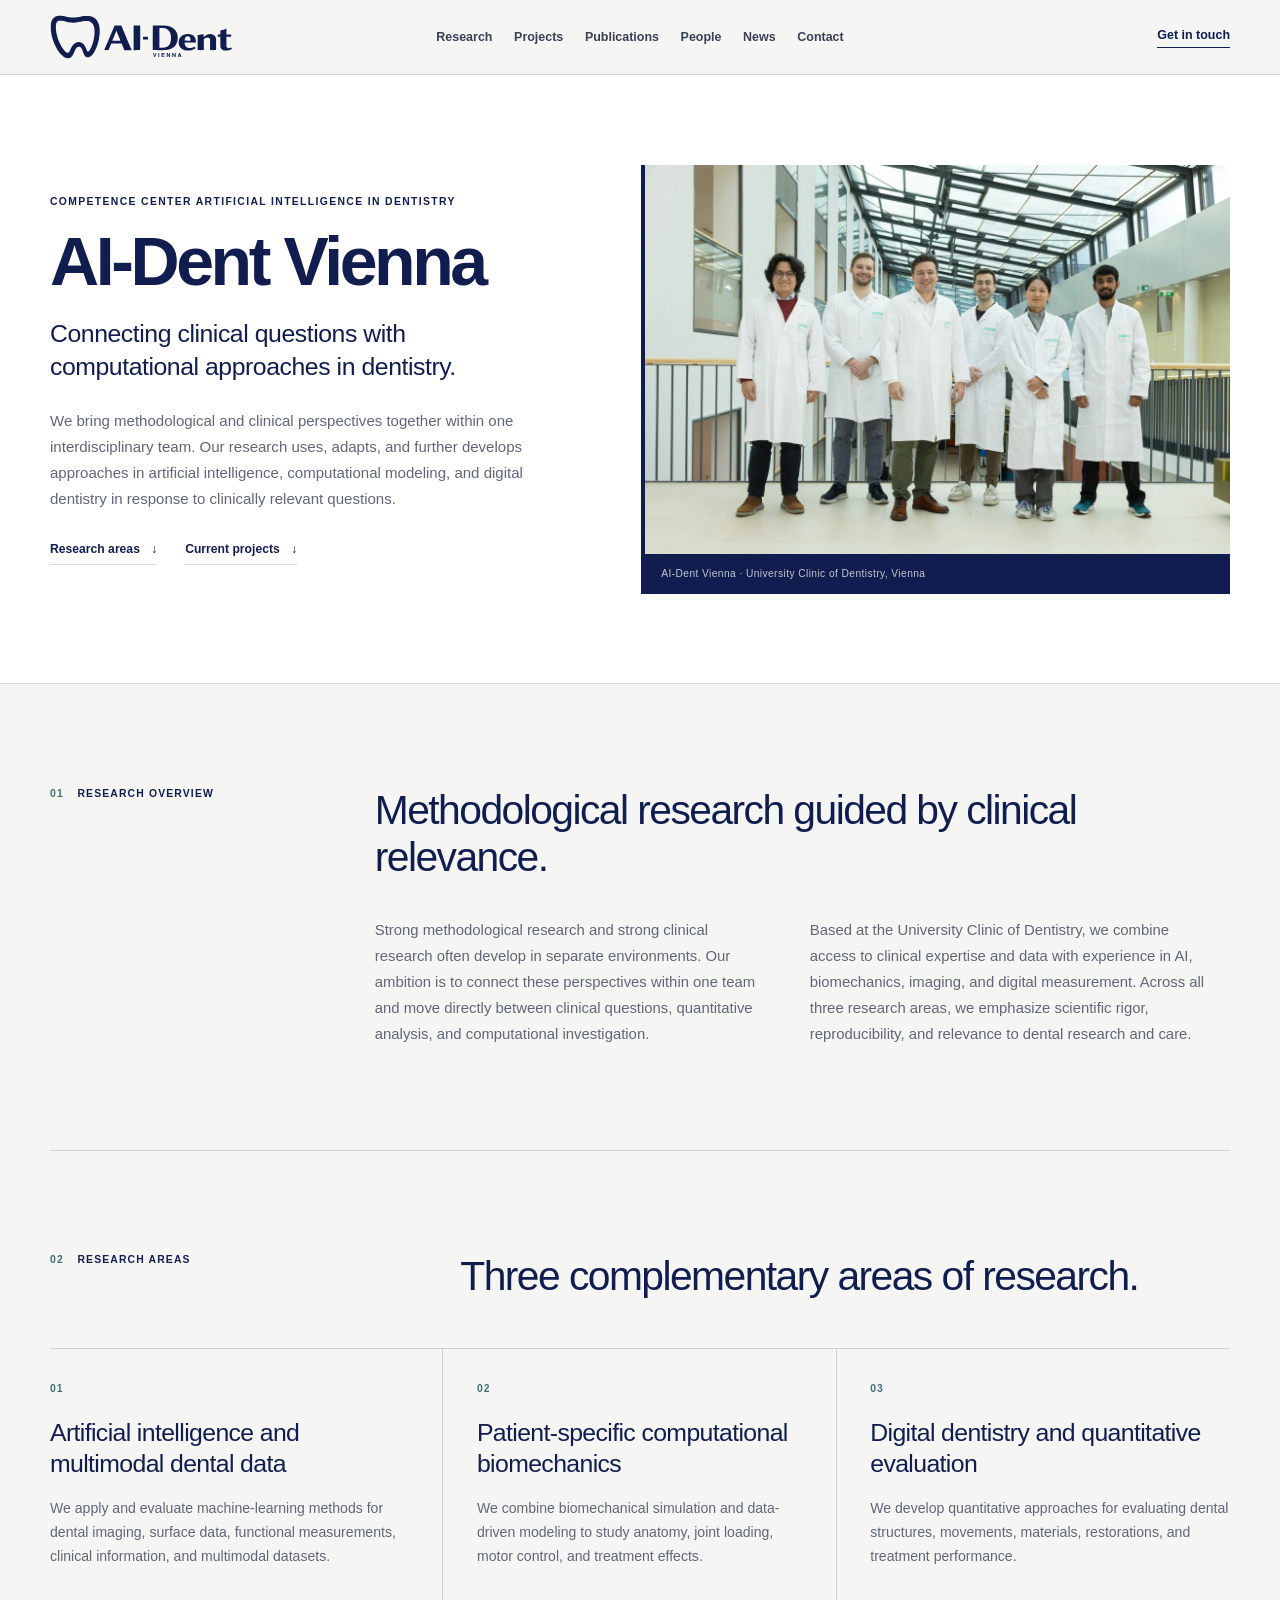
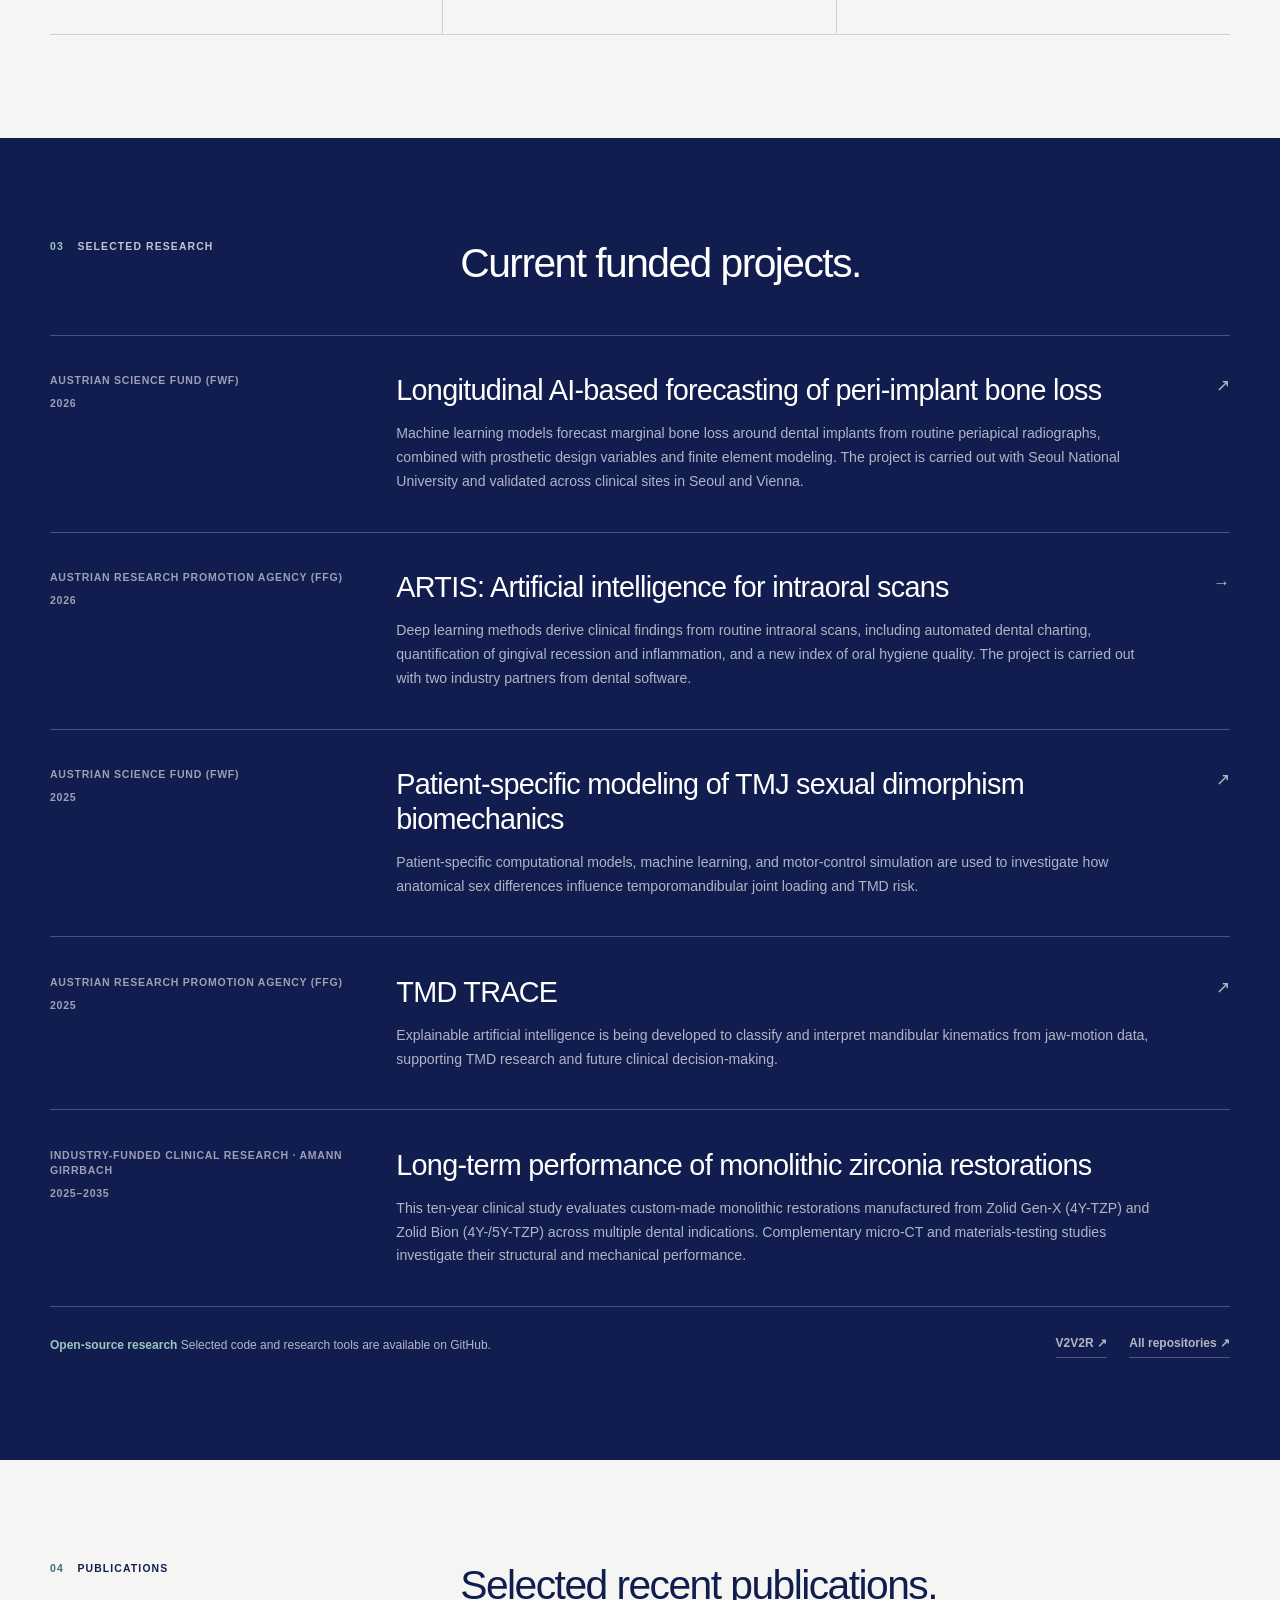
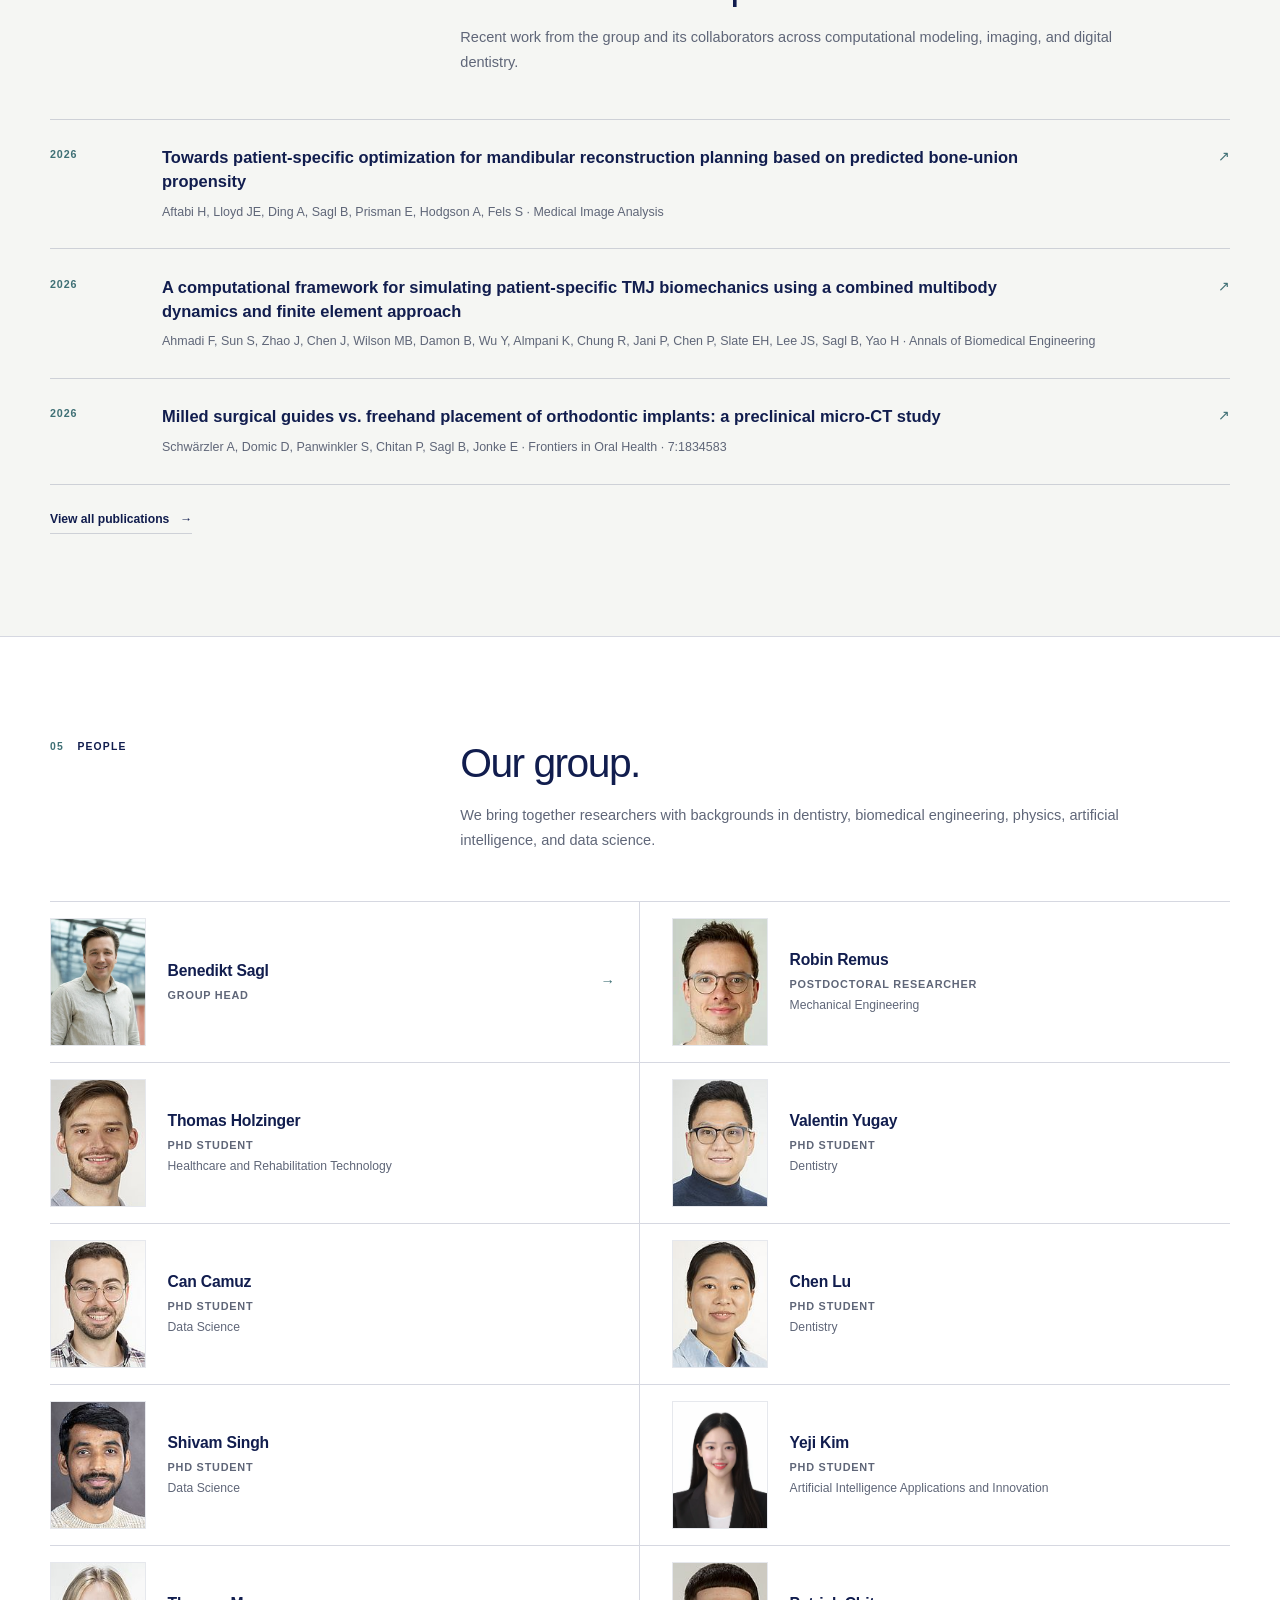
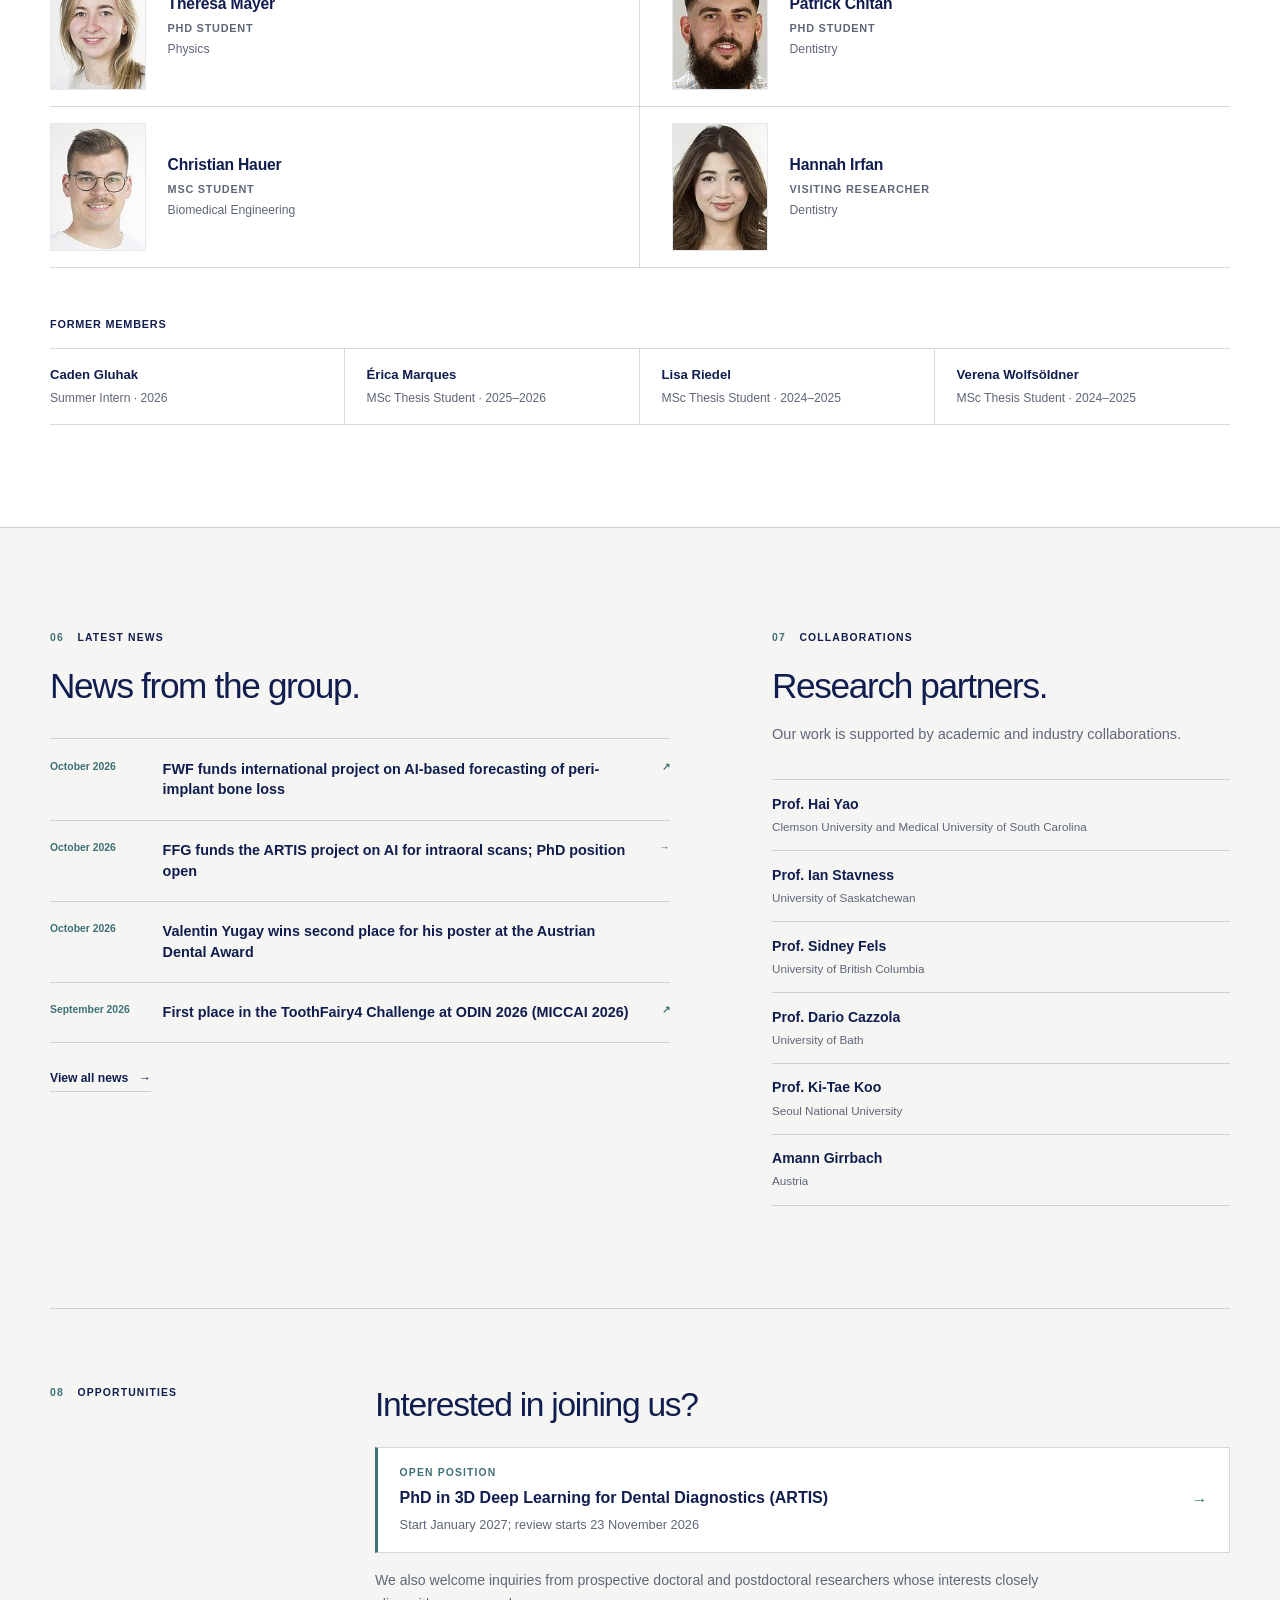
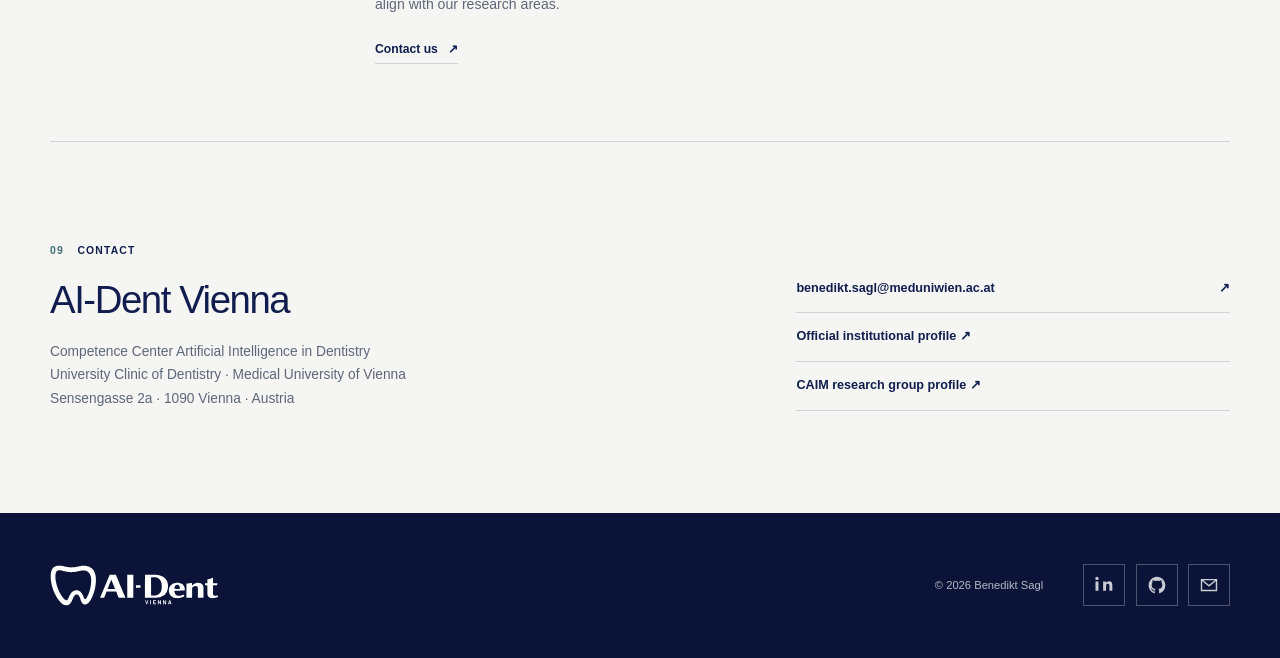
==== commit 8f5e97e9: "Add FWF peri-implant bone loss project, news and Prof. Ki-Tae Koo - Funded projects: FWF internation" ====
--- a/index.html
+++ b/index.html
@@ -139,6 +139,17 @@
             <h2>Current funded projects.</h2>
           </div>
           <div class="projects-list">
+            <a href="https://doi.org/10.55776/PIN3987926" class="project-item" target="_blank" rel="noreferrer">
+              <div class="project-meta">
+                <span>Austrian Science Fund (FWF)</span>
+                <span>2026</span>
+              </div>
+              <div class="project-copy">
+                <h3>Longitudinal AI-based forecasting of peri-implant bone loss</h3>
+                <p>Machine learning models forecast marginal bone loss around dental implants from routine periapical radiographs, combined with prosthetic design variables and finite element modeling. The project is carried out with Seoul National University and validated across clinical sites in Seoul and Vienna.</p>
+              </div>
+              <span class="project-arrow" aria-hidden="true">↗</span>
+            </a>
             <a href="positions/artis-phd/" class="project-item">
               <div class="project-meta">
                 <span>Austrian Research Promotion Agency (FFG)</span>
@@ -376,6 +387,11 @@
             </div>
             <h2>News from the group.</h2>
             <div class="news-list">
+              <a href="https://doi.org/10.55776/PIN3987926" class="news-item" target="_blank" rel="noreferrer">
+                <span>October 2026</span>
+                <h3>FWF funds international project on AI-based forecasting of peri-implant bone loss</h3>
+                <span aria-hidden="true">↗</span>
+              </a>
               <a href="positions/artis-phd/" class="news-item">
                 <span>October 2026</span>
                 <h3>FFG funds the ARTIS project on AI for intraoral scans; PhD position open</h3>
@@ -391,11 +407,6 @@
                 <h3>First place in the ToothFairy4 Challenge at ODIN 2026 (MICCAI 2026)</h3>
                 <span aria-hidden="true">↗</span>
               </a>
-              <a href="https://www.sciencedirect.com/science/article/pii/S1361841526003506" class="news-item" target="_blank" rel="noreferrer">
-                <span>September 2026</span>
-                <h3>Patient-specific mandibular reconstruction planning paper published in Medical Image Analysis</h3>
-                <span aria-hidden="true">↗</span>
-              </a>
             </div>
             <a class="text-link" href="news/">View all news <span aria-hidden="true">→</span></a>
           </div>
@@ -422,6 +433,10 @@
               <div class="collaborator-item">
                 <h3>Prof. Dario Cazzola</h3>
                 <p>University of Bath</p>
+              </div>
+              <div class="collaborator-item">
+                <h3>Prof. Ki-Tae Koo</h3>
+                <p>Seoul National University</p>
               </div>
               <div class="collaborator-item">
                 <h3>Amann Girrbach</h3>
@@ -501,10 +516,10 @@
     <script>self.__next_f.push([1,"0:{\"P\":null,\"c\":[\"\",\"\"],\"q\":\"\",\"i\":false,\"f\":[[[\"\",{\"children\":[\"__PAGE__\",{}]},\"$undefined\",\"$undefined\",16],[[\"$\",\"$1\",\"c\",{\"children\":[[[\"$\",\"link\",\"0\",{\"rel\":\"stylesheet\",\"href\":\"/_next/static/chunks/0bwqcjxw25rd7.css\",\"precedence\":\"next\",\"crossOrigin\":\"$undefined\",\"nonce\":\"$undefined\"}],[\"$\",\"script\",\"script-0\",{\"src\":\"/_next/static/chunks/0dbhjjzl8qfwv.js\",\"async\":true,\"nonce\":\"$undefined\"}]],[\"$\",\"html\",null,{\"lang\":\"en\",\"children\":[\"$\",\"body\",null,{\"className\":\"antialiased\",\"children\":[\"$\",\"$L2\",null,{\"parallelRouterKey\":\"children\",\"error\":\"$undefined\",\"errorStyles\":\"$undefined\",\"errorScripts\":\"$undefined\",\"template\":[\"$\",\"$L3\",null,{}],\"templateStyles\":\"$undefined\",\"templateScripts\":\"$undefined\",\"notFound\":[[[\"$\",\"title\",null,{\"children\":\"404: This page could not be found.\"}],[\"$\",\"div\",null,{\"style\":{\"fontFamily\":\"system-ui,\\\"Segoe UI\\\",Roboto,Helvetica,Arial,sans-serif,\\\"Apple Color Emoji\\\",\\\"Segoe UI Emoji\\\"\",\"height\":\"100vh\",\"textAlign\":\"center\",\"display\":\"flex\",\"flexDirection\":\"column\",\"alignItems\":\"center\",\"justifyContent\":\"center\"},\"children\":[\"$\",\"div\",null,{\"children\":[[\"$\",\"style\",null,{\"dangerouslySetInnerHTML\":{\"__html\":\"body{color:#000;background:#fff;margin:0}.next-error-h1{border-right:1px solid rgba(0,0,0,.3)}@media (prefers-color-scheme:dark){body{color:#fff;background:#000}.next-error-h1{border-right:1px solid rgba(255,255,255,.3)}}\"}}],[\"$\",\"h1\",null,{\"className\":\"next-error-h1\",\"style\":{\"display\":\"inline-block\",\"margin\":\"0 20px 0 0\",\"padding\":\"0 23px 0 0\",\"fontSize\":24,\"fontWeight\":500,\"verticalAlign\":\"top\",\"lineHeight\":\"49px\"},\"children\":404}],[\"$\",\"div\",null,{\"style\":{\"display\":\"inline-block\"},\"children\":[\"$\",\"h2\",null,{\"style\":{\"fontSize\":14,\"fontWeight\":400,\"lineHeight\":\"49px\",\"margin\":0},\"children\":\"This page could not be found.\"}]}]]}]}]],[]],\"forbidden\":\"$undefined\",\"unauthorized\":\"$undefined\"}]}]}]]}],{\"children\":[[\"$\",\"$1\",\"c\",{\"children\":[[[\"$\",\"a\",null,{\"className\":\"skip-link\",\"href\":\"#main-content\",\"children\":\"Skip to content\"}],[\"$\",\"header\",null,{\"className\":\"site-header\",\"children\":[[\"$\",\"div\",null,{\"className\":\"header-inner\",\"children\":[[\"$\",\"a\",null,{\"className\":\"brand-link\",\"href\":\"/\",\"aria-label\":\"AI-Dent Vienna home\",\"children\":[\"$\",\"img\",null,{\"src\":\"/brand/ai-dent-vienna-horizontal-navy.svg\",\"alt\":\"AI-Dent Vienna\",\"width\":\"1260\",\"height\":\"300\"}]}],[\"$\",\"nav\",null,{\"className\":\"desktop-nav\",\"aria-label\":\"Primary navigation\",\"children\":[[\"$\",\"a\",null,{\"href\":\"/#research\",\"children\":\"Research\"}],[\"$\",\"a\",null,{\"href\":\"/#projects\",\"children\":\"Projects\"}],[\"$\",\"a\",null,{\"href\":\"/publications\",\"children\":\"Publications\"}],[\"$\",\"a\",null,{\"href\":\"/#team\",\"children\":\"People\"}],[\"$\",\"a\",null,{\"href\":\"/#news\",\"children\":\"News\"}],[\"$\",\"a\",null,{\"href\":\"/#contact\",\"children\":\"Contact\"}]]}],[\"$\",\"a\",null,{\"className\":\"header-contact\",\"href\":\"mailto:benedikt.sagl@meduniwien.ac.at\",\"children\":\"Get in touch\"}]]}],[\"$\",\"nav\",null,{\"className\":\"mobile-nav\",\"aria-label\":\"Mobile navigation\",\"children\":[[\"$\",\"a\",null,{\"href\":\"/#research\",\"children\":\"Research\"}],[\"$\",\"a\",null,{\"href\":\"/#projects\",\"children\":\"Projects\"}],[\"$\",\"a\",null,{\"href\":\"/publications\",\"children\":\"Publications\"}],[\"$\",\"a\",null,{\"href\":\"/#team\",\"children\":\"People\"}],[\"$\",\"a\",null,{\"href\":\"/#news\",\"children\":\"News\"}],[\"$\",\"a\",null,{\"href\":\"/#contact\",\"children\":\"Contact\"}]]}]]}],[\"$\",\"main\",null,{\"id\":\"main-content\",\"children\":[[\"$\",\"section\",null,{\"className\":\"hero\",\"id\":\"top\",\"children\":[\"$\",\"div\",null,{\"className\":\"hero-inner\",\"children\":[[\"$\",\"div\",null,{\"className\":\"hero-copy\",\"children\":[[\"$\",\"p\",null,{\"className\":\"eyebrow\",\"children\":\"Competence Center Artificial Intelligence in Dentistry\"}],[\"$\",\"h1\",null,{\"children\":\"AI-Dent Vienna\"}],[\"$\",\"p\",null,{\"className\":\"hero-statement\",\"children\":\"Connecting clinical questions with computational approaches in dentistry.\"}],[\"$\",\"p\",null,{\"className\":\"hero-intro\",\"children\":\"We bring methodological and clinical perspectives together within one interdisciplinary team. Our research uses, adapts, and further develops approaches in artificial intelligence, computational modeling, and digital dentistry in response to clinically relevant questions.\"}],[\"$\",\"div\",null,{\"className\":\"hero-links\",\"aria-label\":\"Explore the website\",\"children\":[[\"$\",\"a\",null,{\"href\":\"#research\",\"children\":[\"Research areas \",[\"$\",\"span\",null,{\"aria-hidden\":\"true\",\"children\":\"↓\"}]]}],[\"$\",\"a\",null,{\"href\":\"#projects\",\"children\":[\"Current projects \",[\"$\",\"span\",null,{\"aria-hidden\":\"true\",\"children\":\"↓\"}]]}]]}]]}],[\"$\",\"figure\",null,{\"className\":\"hero-photo\",\"children\":[[\"$\",\"img\",null,{\"src\":\"/team/group.webp\",\"alt\":\"Members of the AI-Dent Vienna research group at the University Clinic of Dentistry\",\"width\":\"2400\",\"height\":\"1600\"}],\"$L4\"]}]]}]}],\"$L5\",\"$L6\",\"$L7\",\"$L8\",\"$L9\",\"$La\",\"$Lb\",\"$Lc\"]}],\"$Ld\"],null,\"$Le\"]}],{},null,false,null]},null,false,null],\"$Lf\",false]],\"m\":\"$undefined\",\"G\":[\"$10\",[\"$L11\"]],\"S\":true,\"h\":null,\"s\":\"$undefined\",\"l\":\"$undefined\",\"p\":\"$undefined\",\"d\":\"$undefined\",\"b\":\"wd0xWJQnYktEUK6Ac0LHb\"}\n"])</script>
     <script>self.__next_f.push([1,"15:I[97367,[\"/_next/static/chunks/0dbhjjzl8qfwv.js\"],\"OutletBoundary\"]\n16:\"$Sreact.suspense\"\n18:I[97367,[\"/_next/static/chunks/0dbhjjzl8qfwv.js\"],\"ViewportBoundary\"]\n1a:I[97367,[\"/_next/static/chunks/0dbhjjzl8qfwv.js\"],\"MetadataBoundary\"]\n:HL[\"/brand/ai-dent-vienna-horizontal-white.svg\",\"image\"]\n4:[\"$\",\"figcaption\",null,{\"children\":\"AI-Dent Vienna · University Clinic of Dentistry, Vienna\"}]\n5:[\"$\",\"section\",null,{\"className\":\"overview-section\",\"id\":\"about\",\"children\":[[\"$\",\"div\",null,{\"className\":\"section-label\",\"children\":[[\"$\",\"span\",null,{\"children\":\"01\"}],[\"$\",\"p\",null,{\"children\":\"Research overview\"}]]}],[\"$\",\"div\",null,{\"className\":\"overview-content\",\"children\":[[\"$\",\"h2\",null,{\"children\":\"Methodological research guided by clinical relevance.\"}],[\"$\",\"div\",null,{\"className\":\"overview-text\",\"children\":[[\"$\",\"p\",null,{\"children\":\"Strong methodological research and strong clinical research often develop in separate environments. Our ambition is to connect these perspectives within one team and move directly between clinical questions, quantitative analysis, and computational investigation.\"}],[\"$\",\"p\",null,{\"children\":\"Based at the University Clinic of Dentistry, we combine access to clinical expertise and data with experience in AI, biomechanics, imaging, and digital measurement. Across all three research areas, we emphasize scientific rigor, reproducibility, and relevance to dental research and care.\"}]]}]]}]]}]\n"])</script>
     <script>self.__next_f.push([1,"6:[\"$\",\"section\",null,{\"className\":\"research-section\",\"id\":\"research\",\"children\":[[\"$\",\"div\",null,{\"className\":\"section-heading\",\"children\":[[\"$\",\"div\",null,{\"className\":\"section-label\",\"children\":[[\"$\",\"span\",null,{\"children\":\"02\"}],[\"$\",\"p\",null,{\"children\":\"Research areas\"}]]}],[\"$\",\"h2\",null,{\"children\":\"Three complementary areas of research.\"}]]}],[\"$\",\"div\",null,{\"className\":\"research-grid\",\"children\":[[\"$\",\"article\",\"01\",{\"className\":\"research-item\",\"children\":[[\"$\",\"span\",null,{\"className\":\"item-number\",\"children\":\"01\"}],[\"$\",\"h3\",null,{\"children\":\"Artificial intelligence and multimodal dental data\"}],[\"$\",\"p\",null,{\"children\":\"We apply and evaluate machine-learning methods for dental imaging, surface data, functional measurements, clinical information, and multimodal datasets.\"}]]}],[\"$\",\"article\",\"02\",{\"className\":\"research-item\",\"children\":[[\"$\",\"span\",null,{\"className\":\"item-number\",\"children\":\"02\"}],[\"$\",\"h3\",null,{\"children\":\"Patient-specific computational biomechanics\"}],[\"$\",\"p\",null,{\"children\":\"We combine biomechanical simulation and data-driven modeling to study anatomy, joint loading, motor control, and treatment effects.\"}]]}],[\"$\",\"article\",\"03\",{\"className\":\"research-item\",\"children\":[[\"$\",\"span\",null,{\"className\":\"item-number\",\"children\":\"03\"}],[\"$\",\"h3\",null,{\"children\":\"Digital dentistry and quantitative evaluation\"}],[\"$\",\"p\",null,{\"children\":\"We develop quantitative approaches for evaluating dental structures, movements, materials, restorations, and treatment performance.\"}]]}]]}]]}]\n"])</script>
-    <script>self.__next_f.push([1,"7:[\"$\",\"section\",null,{\"className\":\"projects-section\",\"id\":\"projects\",\"children\":[\"$\",\"div\",null,{\"className\":\"projects-inner\",\"children\":[[\"$\",\"div\",null,{\"className\":\"section-heading projects-heading\",\"children\":[[\"$\",\"div\",null,{\"className\":\"section-label section-label-light\",\"children\":[[\"$\",\"span\",null,{\"children\":\"03\"}],[\"$\",\"p\",null,{\"children\":\"Selected research\"}]]}],[\"$\",\"h2\",null,{\"children\":\"Current funded projects.\"}]]}],[\"$\",\"div\",null,{\"className\":\"projects-list\",\"children\":[[\"$\",\"a\",\"ARTIS: Artificial intelligence for intraoral scans\",{\"href\":\"/positions/artis-phd/\",\"className\":\"project-item\",\"children\":[[\"$\",\"div\",null,{\"className\":\"project-meta\",\"children\":[[\"$\",\"span\",null,{\"children\":\"Austrian Research Promotion Agency (FFG)\"}],[\"$\",\"span\",null,{\"children\":\"2026\"}]]}],[\"$\",\"div\",null,{\"className\":\"project-copy\",\"children\":[[\"$\",\"h3\",null,{\"children\":\"ARTIS: Artificial intelligence for intraoral scans\"}],[\"$\",\"p\",null,{\"children\":\"Deep learning methods derive clinical findings from routine intraoral scans, including automated dental charting, quantification of gingival recession and inflammation, and a new index of oral hygiene quality. The project is carried out with two industry partners from dental software.\"}]]}],[\"$\",\"span\",null,{\"className\":\"project-arrow\",\"aria-hidden\":\"true\",\"children\":\"→\"}]]}],[\"$\",\"a\",\"Patient-specific modeling of TMJ sexual dimorphism biomechanics\",{\"href\":\"https://www.meduniwien.ac.at/web/ueber-uns/news/2025/news-im-oktober-2025/fwf-foerdert-projekt-zu-geschlechterunterschieden-bei-kiefergelenkserkrankungen/\",\"className\":\"project-item\",\"target\":\"_blank\",\"rel\":\"noreferrer\",\"children\":[[\"$\",\"div\",null,{\"className\":\"project-meta\",\"children\":[[\"$\",\"span\",null,{\"children\":\"Austrian Science Fund (FWF)\"}],[\"$\",\"span\",null,{\"children\":\"2025\"}]]}],[\"$\",\"div\",null,{\"className\":\"project-copy\",\"children\":[[\"$\",\"h3\",null,{\"children\":\"Patient-specific modeling of TMJ sexual dimorphism biomechanics\"}],[\"$\",\"p\",null,{\"children\":\"Patient-specific computational models, machine learning, and motor-control simulation are used to investigate how anatomical sex differences influence temporomandibular joint loading and TMD risk.\"}]]}],[\"$\",\"span\",null,{\"className\":\"project-arrow\",\"aria-hidden\":\"true\",\"children\":\"↗\"}]]}],[\"$\",\"a\",\"TMD TRACE\",{\"href\":\"https://www.meduniwien.ac.at/web/ueber-uns/news/2025/news-im-juni-2025/benedikt-sagl-erhaelt-foerderung-des-ffg/\",\"className\":\"project-item\",\"target\":\"_blank\",\"rel\":\"noreferrer\",\"children\":[[\"$\",\"div\",null,{\"className\":\"project-meta\",\"children\":[[\"$\",\"span\",null,{\"children\":\"Austrian Research Promotion Agency (FFG)\"}],[\"$\",\"span\",null,{\"children\":\"2025\"}]]}],[\"$\",\"div\",null,{\"className\":\"project-copy\",\"children\":[[\"$\",\"h3\",null,{\"children\":\"TMD TRACE\"}],[\"$\",\"p\",null,{\"children\":\"Explainable artificial intelligence is being developed to classify and interpret mandibular kinematics from jaw-motion data, supporting TMD research and future clinical decision-making.\"}]]}],[\"$\",\"span\",null,{\"className\":\"project-arrow\",\"aria-hidden\":\"true\",\"children\":\"↗\"}]]}],[\"$\",\"article\",\"Long-term performance of monolithic zirconia restorations\",{\"className\":\"project-item project-item-static\",\"children\":[[\"$\",\"div\",null,{\"className\":\"project-meta\",\"children\":[[\"$\",\"span\",null,{\"children\":\"Industry-funded clinical research · Amann Girrbach\"}],[\"$\",\"span\",null,{\"children\":\"2025–2035\"}]]}],[\"$\",\"div\",null,{\"className\":\"project-copy\",\"children\":[[\"$\",\"h3\",null,{\"children\":\"Long-term performance of monolithic zirconia restorations\"}],[\"$\",\"p\",null,{\"children\":\"This ten-year clinical study evaluates custom-made monolithic restorations manufactured from Zolid Gen-X (4Y-TZP) and Zolid Bion (4Y-/5Y-TZP) across multiple dental indications. Complementary micro-CT and materials-testing studies investigate their structural and mechanical performance.\"}]]}],null]}]]}],[\"$\",\"div\",null,{\"className\":\"open-source-row\",\"children\":[[\"$\",\"p\",null,{\"children\":[[\"$\",\"span\",null,{\"children\":\"Open-source research\"}],\" Selected code and research tools are available on GitHub.\"]}],[\"$\",\"div\",null,{\"children\":[[\"$\",\"a\",null,{\"href\":\"https://github.com/CC-AIDent-Vienna/v2v2R\",\"className\":\"\",\"target\":\"_blank\",\"rel\":\"noreferrer\",\"children\":\"V2V2R ↗\"}],[\"$\",\"a\",null,{\"href\":\"https://github.com/orgs/CC-AIDent-Vienna/repositories\",\"className\":\"\",\"target\":\"_blank\",\"rel\":\"noreferrer\",\"children\":\"All repositories ↗\"}]]}]]}]]}]}]\n"])</script>
+    <script>self.__next_f.push([1,"7:[\"$\",\"section\",null,{\"className\":\"projects-section\",\"id\":\"projects\",\"children\":[\"$\",\"div\",null,{\"className\":\"projects-inner\",\"children\":[[\"$\",\"div\",null,{\"className\":\"section-heading projects-heading\",\"children\":[[\"$\",\"div\",null,{\"className\":\"section-label section-label-light\",\"children\":[[\"$\",\"span\",null,{\"children\":\"03\"}],[\"$\",\"p\",null,{\"children\":\"Selected research\"}]]}],[\"$\",\"h2\",null,{\"children\":\"Current funded projects.\"}]]}],[\"$\",\"div\",null,{\"className\":\"projects-list\",\"children\":[[\"$\",\"a\",\"Longitudinal AI-based forecasting of peri-implant bone loss\",{\"href\":\"https://doi.org/10.55776/PIN3987926\",\"className\":\"project-item\",\"target\":\"_blank\",\"rel\":\"noreferrer\",\"children\":[[\"$\",\"div\",null,{\"className\":\"project-meta\",\"children\":[[\"$\",\"span\",null,{\"children\":\"Austrian Science Fund (FWF)\"}],[\"$\",\"span\",null,{\"children\":\"2026\"}]]}],[\"$\",\"div\",null,{\"className\":\"project-copy\",\"children\":[[\"$\",\"h3\",null,{\"children\":\"Longitudinal AI-based forecasting of peri-implant bone loss\"}],[\"$\",\"p\",null,{\"children\":\"Machine learning models forecast marginal bone loss around dental implants from routine periapical radiographs, combined with prosthetic design variables and finite element modeling. The project is carried out with Seoul National University and validated across clinical sites in Seoul and Vienna.\"}]]}],[\"$\",\"span\",null,{\"className\":\"project-arrow\",\"aria-hidden\":\"true\",\"children\":\"↗\"}]]}],[\"$\",\"a\",\"ARTIS: Artificial intelligence for intraoral scans\",{\"href\":\"/positions/artis-phd/\",\"className\":\"project-item\",\"children\":[[\"$\",\"div\",null,{\"className\":\"project-meta\",\"children\":[[\"$\",\"span\",null,{\"children\":\"Austrian Research Promotion Agency (FFG)\"}],[\"$\",\"span\",null,{\"children\":\"2026\"}]]}],[\"$\",\"div\",null,{\"className\":\"project-copy\",\"children\":[[\"$\",\"h3\",null,{\"children\":\"ARTIS: Artificial intelligence for intraoral scans\"}],[\"$\",\"p\",null,{\"children\":\"Deep learning methods derive clinical findings from routine intraoral scans, including automated dental charting, quantification of gingival recession and inflammation, and a new index of oral hygiene quality. The project is carried out with two industry partners from dental software.\"}]]}],[\"$\",\"span\",null,{\"className\":\"project-arrow\",\"aria-hidden\":\"true\",\"children\":\"→\"}]]}],[\"$\",\"a\",\"Patient-specific modeling of TMJ sexual dimorphism biomechanics\",{\"href\":\"https://www.meduniwien.ac.at/web/ueber-uns/news/2025/news-im-oktober-2025/fwf-foerdert-projekt-zu-geschlechterunterschieden-bei-kiefergelenkserkrankungen/\",\"className\":\"project-item\",\"target\":\"_blank\",\"rel\":\"noreferrer\",\"children\":[[\"$\",\"div\",null,{\"className\":\"project-meta\",\"children\":[[\"$\",\"span\",null,{\"children\":\"Austrian Science Fund (FWF)\"}],[\"$\",\"span\",null,{\"children\":\"2025\"}]]}],[\"$\",\"div\",null,{\"className\":\"project-copy\",\"children\":[[\"$\",\"h3\",null,{\"children\":\"Patient-specific modeling of TMJ sexual dimorphism biomechanics\"}],[\"$\",\"p\",null,{\"children\":\"Patient-specific computational models, machine learning, and motor-control simulation are used to investigate how anatomical sex differences influence temporomandibular joint loading and TMD risk.\"}]]}],[\"$\",\"span\",null,{\"className\":\"project-arrow\",\"aria-hidden\":\"true\",\"children\":\"↗\"}]]}],[\"$\",\"a\",\"TMD TRACE\",{\"href\":\"https://www.meduniwien.ac.at/web/ueber-uns/news/2025/news-im-juni-2025/benedikt-sagl-erhaelt-foerderung-des-ffg/\",\"className\":\"project-item\",\"target\":\"_blank\",\"rel\":\"noreferrer\",\"children\":[[\"$\",\"div\",null,{\"className\":\"project-meta\",\"children\":[[\"$\",\"span\",null,{\"children\":\"Austrian Research Promotion Agency (FFG)\"}],[\"$\",\"span\",null,{\"children\":\"2025\"}]]}],[\"$\",\"div\",null,{\"className\":\"project-copy\",\"children\":[[\"$\",\"h3\",null,{\"children\":\"TMD TRACE\"}],[\"$\",\"p\",null,{\"children\":\"Explainable artificial intelligence is being developed to classify and interpret mandibular kinematics from jaw-motion data, supporting TMD research and future clinical decision-making.\"}]]}],[\"$\",\"span\",null,{\"className\":\"project-arrow\",\"aria-hidden\":\"true\",\"children\":\"↗\"}]]}],[\"$\",\"article\",\"Long-term performance of monolithic zirconia restorations\",{\"className\":\"project-item project-item-static\",\"children\":[[\"$\",\"div\",null,{\"className\":\"project-meta\",\"children\":[[\"$\",\"span\",null,{\"children\":\"Industry-funded clinical research · Amann Girrbach\"}],[\"$\",\"span\",null,{\"children\":\"2025–2035\"}]]}],[\"$\",\"div\",null,{\"className\":\"project-copy\",\"children\":[[\"$\",\"h3\",null,{\"children\":\"Long-term performance of monolithic zirconia restorations\"}],[\"$\",\"p\",null,{\"children\":\"This ten-year clinical study evaluates custom-made monolithic restorations manufactured from Zolid Gen-X (4Y-TZP) and Zolid Bion (4Y-/5Y-TZP) across multiple dental indications. Complementary micro-CT and materials-testing studies investigate their structural and mechanical performance.\"}]]}],null]}]]}],[\"$\",\"div\",null,{\"className\":\"open-source-row\",\"children\":[[\"$\",\"p\",null,{\"children\":[[\"$\",\"span\",null,{\"children\":\"Open-source research\"}],\" Selected code and research tools are available on GitHub.\"]}],[\"$\",\"div\",null,{\"children\":[[\"$\",\"a\",null,{\"href\":\"https://github.com/CC-AIDent-Vienna/v2v2R\",\"className\":\"\",\"target\":\"_blank\",\"rel\":\"noreferrer\",\"children\":\"V2V2R ↗\"}],[\"$\",\"a\",null,{\"href\":\"https://github.com/orgs/CC-AIDent-Vienna/repositories\",\"className\":\"\",\"target\":\"_blank\",\"rel\":\"noreferrer\",\"children\":\"All repositories ↗\"}]]}]]}]]}]}]\n"])</script>
     <script>self.__next_f.push([1,"8:[\"$\",\"section\",null,{\"className\":\"publications-section\",\"id\":\"publications\",\"children\":[[\"$\",\"div\",null,{\"className\":\"section-heading publications-heading\",\"children\":[[\"$\",\"div\",null,{\"className\":\"section-label\",\"children\":[[\"$\",\"span\",null,{\"children\":\"04\"}],[\"$\",\"p\",null,{\"children\":\"Publications\"}]]}],[\"$\",\"div\",null,{\"children\":[[\"$\",\"h2\",null,{\"children\":\"Selected recent publications.\"}],[\"$\",\"p\",null,{\"className\":\"section-intro\",\"children\":\"Recent work from the group and its collaborators across computational modeling, imaging, and digital dentistry.\"}]]}]]}],[\"$\",\"div\",null,{\"className\":\"publication-list\",\"children\":[[\"$\",\"a\",\"Towards patient-specific optimization for mandibular reconstruction planning based on predicted bone-union propensity\",{\"href\":\"https://www.sciencedirect.com/science/article/pii/S1361841526003506\",\"className\":\"publication-item publication-link\",\"target\":\"_blank\",\"rel\":\"noreferrer\",\"children\":[[\"$\",\"span\",null,{\"children\":\"2026\"}],[\"$\",\"div\",null,{\"children\":[[\"$\",\"h3\",null,{\"children\":\"Towards patient-specific optimization for mandibular reconstruction planning based on predicted bone-union propensity\"}],[\"$\",\"p\",null,{\"children\":\"Aftabi H, Lloyd JE, Ding A, Sagl B, Prisman E, Hodgson A, Fels S · Medical Image Analysis\"}]]}],[\"$\",\"span\",null,{\"className\":\"publication-arrow\",\"aria-hidden\":\"true\",\"children\":\"↗\"}]]}],[\"$\",\"a\",\"A computational framework for simulating patient-specific TMJ biomechanics using a combined multibody dynamics and finite element approach\",{\"href\":\"https://doi.org/10.1007/s10439-026-04020-0\",\"className\":\"publication-item publication-link\",\"target\":\"_blank\",\"rel\":\"noreferrer\",\"children\":[[\"$\",\"span\",null,{\"children\":\"2026\"}],[\"$\",\"div\",null,{\"children\":[[\"$\",\"h3\",null,{\"children\":\"A computational framework for simulating patient-specific TMJ biomechanics using a combined multibody dynamics and finite element approach\"}],[\"$\",\"p\",null,{\"children\":\"Ahmadi F, Sun S, Zhao J, Chen J, Wilson MB, Damon B, Wu Y, Almpani K, Chung R, Jani P, Chen P, Slate EH, Lee JS, Sagl B, Yao H · Annals of Biomedical Engineering\"}]]}],[\"$\",\"span\",null,{\"className\":\"publication-arrow\",\"aria-hidden\":\"true\",\"children\":\"↗\"}]]}],[\"$\",\"a\",\"Milled surgical guides vs. freehand placement of orthodontic implants: a preclinical micro-CT study\",{\"href\":\"https://doi.org/10.3389/froh.2026.1834583\",\"className\":\"publication-item publication-link\",\"target\":\"_blank\",\"rel\":\"noreferrer\",\"children\":[[\"$\",\"span\",null,{\"children\":\"2026\"}],[\"$\",\"div\",null,{\"children\":[[\"$\",\"h3\",null,{\"children\":\"Milled surgical guides vs. freehand placement of orthodontic implants: a preclinical micro-CT study\"}],[\"$\",\"p\",null,{\"children\":\"Schwärzler A, Domic D, Panwinkler S, Chitan P, Sagl B, Jonke E · Frontiers in Oral Health · 7:1834583\"}]]}],[\"$\",\"span\",null,{\"className\":\"publication-arrow\",\"aria-hidden\":\"true\",\"children\":\"↗\"}]]}]]}],[\"$\",\"a\",null,{\"href\":\"/publications\",\"className\":\"text-link\",\"children\":[\"View all publications \",[\"$\",\"span\",null,{\"aria-hidden\":\"true\",\"children\":\"→\"}]]}]]}]\n"])</script>
     <script>self.__next_f.push([1,"9:[\"$\",\"section\",null,{\"className\":\"team-section\",\"id\":\"team\",\"children\":[\"$\",\"div\",null,{\"className\":\"team-inner\",\"children\":[[\"$\",\"div\",null,{\"className\":\"section-heading team-heading\",\"children\":[[\"$\",\"div\",null,{\"className\":\"section-label\",\"children\":[[\"$\",\"span\",null,{\"children\":\"05\"}],[\"$\",\"p\",null,{\"children\":\"People\"}]]}],[\"$\",\"div\",null,{\"children\":[[\"$\",\"h2\",null,{\"children\":\"Our group.\"}],[\"$\",\"p\",null,{\"className\":\"section-intro\",\"children\":\"We bring together researchers with backgrounds in dentistry, biomedical engineering, physics, artificial intelligence, and data science.\"}]]}]]}],[\"$\",\"div\",null,{\"className\":\"team-grid\",\"children\":[[\"$\",\"a\",\"Benedikt Sagl\",{\"className\":\"person-card person-card-link\",\"href\":\"/team/benedikt-sagl\",\"children\":[[[\"$\",\"img\",null,{\"src\":\"/team/benedikt-sagl.webp\",\"alt\":\"Portrait of Benedikt Sagl\",\"width\":\"160\",\"height\":\"160\",\"loading\":\"lazy\"}],[\"$\",\"div\",null,{\"className\":\"person-copy\",\"children\":[[\"$\",\"h3\",null,{\"children\":\"Benedikt Sagl\"}],[\"$\",\"p\",null,{\"className\":\"person-role\",\"children\":\"Group Head\"}],null]}]],[\"$\",\"span\",null,{\"className\":\"person-card-arrow\",\"aria-hidden\":\"true\",\"children\":\"→\"}],[\"$\",\"span\",null,{\"className\":\"sr-only\",\"children\":[\"View the brief CV of \",\"Benedikt Sagl\"]}]]}],[\"$\",\"article\",\"Robin Remus\",{\"className\":\"person-card\",\"children\":[[\"$\",\"img\",null,{\"src\":\"/team/robin-remus.webp\",\"alt\":\"Portrait of Robin Remus\",\"width\":\"160\",\"height\":\"160\",\"loading\":\"lazy\"}],[\"$\",\"div\",null,{\"className\":\"person-copy\",\"children\":[[\"$\",\"h3\",null,{\"children\":\"Robin Remus\"}],[\"$\",\"p\",null,{\"className\":\"person-role\",\"children\":\"Postdoctoral Researcher\"}],[\"$\",\"p\",null,{\"className\":\"person-background\",\"children\":\"Mechanical Engineering\"}]]}]]}],[\"$\",\"article\",\"Thomas Holzinger\",{\"className\":\"person-card\",\"children\":[[\"$\",\"img\",null,{\"src\":\"/team/thomas-holzinger.jpg\",\"alt\":\"Portrait of Thomas Holzinger\",\"width\":\"160\",\"height\":\"160\",\"loading\":\"lazy\"}],[\"$\",\"div\",null,{\"className\":\"person-copy\",\"children\":[[\"$\",\"h3\",null,{\"children\":\"Thomas Holzinger\"}],[\"$\",\"p\",null,{\"className\":\"person-role\",\"children\":\"PhD Student\"}],[\"$\",\"p\",null,{\"className\":\"person-background\",\"children\":\"Healthcare and Rehabilitation Technology\"}]]}]]}],[\"$\",\"article\",\"Valentin Yugay\",{\"className\":\"person-card\",\"children\":[[\"$\",\"img\",null,{\"src\":\"/team/valentin-yugay.jpg\",\"alt\":\"Portrait of Valentin Yugay\",\"width\":\"160\",\"height\":\"160\",\"loading\":\"lazy\"}],[\"$\",\"div\",null,{\"className\":\"person-copy\",\"children\":[[\"$\",\"h3\",null,{\"children\":\"Valentin Yugay\"}],[\"$\",\"p\",null,{\"className\":\"person-role\",\"children\":\"PhD Student\"}],[\"$\",\"p\",null,{\"className\":\"person-background\",\"children\":\"Dentistry\"}]]}]]}],[\"$\",\"article\",\"Can Camuz\",{\"className\":\"person-card\",\"children\":[[\"$\",\"img\",null,{\"src\":\"/team/can-camuz.jpg\",\"alt\":\"Portrait of Can Camuz\",\"width\":\"160\",\"height\":\"160\",\"loading\":\"lazy\"}],[\"$\",\"div\",null,{\"className\":\"person-copy\",\"children\":[[\"$\",\"h3\",null,{\"children\":\"Can Camuz\"}],[\"$\",\"p\",null,{\"className\":\"person-role\",\"children\":\"PhD Student\"}],[\"$\",\"p\",null,{\"className\":\"person-background\",\"children\":\"Data Science\"}]]}]]}],[\"$\",\"article\",\"Chen Lu\",{\"className\":\"person-card\",\"children\":[[\"$\",\"img\",null,{\"src\":\"/team/chen-lu.jpg\",\"alt\":\"Portrait of Chen Lu\",\"width\":\"160\",\"height\":\"160\",\"loading\":\"lazy\"}],[\"$\",\"div\",null,{\"className\":\"person-copy\",\"children\":[[\"$\",\"h3\",null,{\"children\":\"Chen Lu\"}],[\"$\",\"p\",null,{\"className\":\"person-role\",\"children\":\"PhD Student\"}],[\"$\",\"p\",null,{\"className\":\"person-background\",\"children\":\"Dentistry\"}]]}]]}],[\"$\",\"article\",\"Shivam Singh\",{\"className\":\"person-card\",\"children\":[[\"$\",\"img\",null,{\"src\":\"/team/shivam-singh.jpg\",\"alt\":\"Portrait of Shivam Singh\",\"width\":\"160\",\"height\":\"160\",\"loading\":\"lazy\"}],[\"$\",\"div\",null,{\"className\":\"person-copy\",\"children\":[[\"$\",\"h3\",null,{\"children\":\"Shivam Singh\"}],[\"$\",\"p\",null,{\"className\":\"person-role\",\"children\":\"PhD Student\"}],[\"$\",\"p\",null,{\"className\":\"person-background\",\"children\":\"Data Science\"}]]}]]}],[\"$\",\"article\",\"Yeji Kim\",{\"className\":\"person-card\",\"children\":[[\"$\",\"img\",null,{\"src\":\"/team/yeji-kim.webp\",\"alt\":\"Portrait of Yeji Kim\",\"width\":\"160\",\"height\":\"160\",\"loading\":\"lazy\"}],[\"$\",\"div\",null,{\"className\":\"person-copy\",\"children\":[[\"$\",\"h3\",null,{\"children\":\"Yeji Kim\"}],[\"$\",\"p\",null,{\"className\":\"person-role\",\"children\":\"PhD Student\"}],[\"$\",\"p\",null,{\"className\":\"person-background\",\"children\":\"Artificial Intelligence Applications and Innovation\"}]]}]]}],[\"$\",\"article\",\"Theresa Mayer\",{\"className\":\"person-card\",\"children\":[[\"$\",\"img\",null,{\"src\":\"/team/theresa-mayer.jpg\",\"alt\":\"Portrait of Theresa Mayer\",\"width\":\"160\",\"height\":\"160\",\"loading\":\"lazy\"}],[\"$\",\"div\",null,{\"className\":\"person-copy\",\"children\":[[\"$\",\"h3\",null,{\"children\":\"Theresa Mayer\"}],[\"$\",\"p\",null,{\"className\":\"person-role\",\"children\":\"PhD Student\"}],[\"$\",\"p\",null,{\"className\":\"person-background\",\"children\":\"Physics\"}]]}]]}],[\"$\",\"article\",\"Patrick Chitan\",{\"className\":\"person-card\",\"children\":[[\"$\",\"img\",null,{\"src\":\"/team/patrick-chitan.png\",\"alt\":\"Portrait of Patrick Chitan\",\"width\":\"160\",\"height\":\"160\",\"loading\":\"lazy\"}],[\"$\",\"div\",null,{\"className\":\"person-copy\",\"children\":[[\"$\",\"h3\",null,{\"children\":\"Patrick Chitan\"}],\"$L12\",\"$L13\"]}]]}],\"$L14\"]}],[\"$\",\"div\",null,{\"className\":\"former-members\",\"children\":[[\"$\",\"h3\",null,{\"children\":\"Former members\"}],[\"$\",\"ul\",null,{\"className\":\"former-members-list\",\"children\":[[\"$\",\"li\",\"Caden Gluhak\",{\"children\":[[\"$\",\"span\",null,{\"className\":\"former-member-name\",\"children\":\"Caden Gluhak\"}],[\"$\",\"span\",null,{\"className\":\"former-member-details\",\"children\":\"Summer Intern · 2026\"}]]}],[\"$\",\"li\",\"Érica Marques\",{\"children\":[[\"$\",\"span\",null,{\"className\":\"former-member-name\",\"children\":\"Érica Marques\"}],[\"$\",\"span\",null,{\"className\":\"former-member-details\",\"children\":\"MSc Thesis Student · 2025–2026\"}]]}],[\"$\",\"li\",\"Lisa Riedel\",{\"children\":[[\"$\",\"span\",null,{\"className\":\"former-member-name\",\"children\":\"Lisa Riedel\"}],[\"$\",\"span\",null,{\"className\":\"former-member-details\",\"children\":\"MSc Thesis Student · 2024–2025\"}]]}],[\"$\",\"li\",\"Verena Wolfsöldner\",{\"children\":[[\"$\",\"span\",null,{\"className\":\"former-member-name\",\"children\":\"Verena Wolfsöldner\"}],[\"$\",\"span\",null,{\"className\":\"former-member-details\",\"children\":\"MSc Thesis Student · 2024–2025\"}]]}]]}]]}]]}]}]\n"])</script>
-    <script>self.__next_f.push([1,"a:[\"$\",\"section\",null,{\"className\":\"updates-section\",\"id\":\"news\",\"children\":[\"$\",\"div\",null,{\"className\":\"updates-grid\",\"children\":[[\"$\",\"div\",null,{\"className\":\"news-column\",\"children\":[[\"$\",\"div\",null,{\"className\":\"section-label compact-label\",\"children\":[[\"$\",\"span\",null,{\"children\":\"06\"}],[\"$\",\"p\",null,{\"children\":\"Latest news\"}]]}],[\"$\",\"h2\",null,{\"children\":\"News from the group.\"}],[\"$\",\"div\",null,{\"className\":\"news-list\",\"children\":[[\"$\",\"a\",\"FFG funds the ARTIS project on AI for intraoral scans; PhD position open\",{\"href\":\"/positions/artis-phd/\",\"className\":\"news-item\",\"children\":[[\"$\",\"span\",null,{\"children\":\"October 2026\"}],[\"$\",\"h3\",null,{\"children\":\"FFG funds the ARTIS project on AI for intraoral scans; PhD position open\"}],[\"$\",\"span\",null,{\"aria-hidden\":\"true\",\"children\":\"→\"}]]}],[\"$\",\"div\",\"Valentin Yugay wins second place for his poster at the Austrian Dental Award\",{\"className\":\"news-item\",\"children\":[[\"$\",\"span\",null,{\"children\":\"October 2026\"}],[\"$\",\"h3\",null,{\"children\":\"Valentin Yugay wins second place for his poster at the Austrian Dental Award\"}],[\"$\",\"span\",null,{\"aria-hidden\":\"true\"}]]}],[\"$\",\"a\",\"First place in the ToothFairy4 Challenge at ODIN 2026 (MICCAI 2026)\",{\"href\":\"https://odin2026.grand-challenge.org/challenge-winners/\",\"className\":\"news-item\",\"target\":\"_blank\",\"rel\":\"noreferrer\",\"children\":[[\"$\",\"span\",null,{\"children\":\"September 2026\"}],[\"$\",\"h3\",null,{\"children\":\"First place in the ToothFairy4 Challenge at ODIN 2026 (MICCAI 2026)\"}],[\"$\",\"span\",null,{\"aria-hidden\":\"true\",\"children\":\"↗\"}]]}],[\"$\",\"a\",\"Patient-specific mandibular reconstruction planning paper published in Medical Image Analysis\",{\"href\":\"https://www.sciencedirect.com/science/article/pii/S1361841526003506\",\"className\":\"news-item\",\"target\":\"_blank\",\"rel\":\"noreferrer\",\"children\":[[\"$\",\"span\",null,{\"children\":\"September 2026\"}],[\"$\",\"h3\",null,{\"children\":\"Patient-specific mandibular reconstruction planning paper published in Medical Image Analysis\"}],[\"$\",\"span\",null,{\"aria-hidden\":\"true\",\"children\":\"↗\"}]]}]]]}],[\"$\",\"a\",null,{\"className\":\"text-link\",\"href\":\"/news\",\"children\":[\"View all news \",[\"$\",\"span\",null,{\"aria-hidden\":\"true\",\"children\":\"→\"}]]}]]}],[\"$\",\"div\",null,{\"className\":\"collaborators-column\",\"children\":[[\"$\",\"div\",null,{\"className\":\"section-label compact-label\",\"children\":[[\"$\",\"span\",null,{\"children\":\"07\"}],[\"$\",\"p\",null,{\"children\":\"Collaborations\"}]]}],[\"$\",\"h2\",null,{\"children\":\"Research partners.\"}],[\"$\",\"p\",null,{\"className\":\"section-intro\",\"children\":\"Our work is supported by academic and industry collaborations.\"}],[\"$\",\"div\",null,{\"className\":\"collaborator-list\",\"children\":[[\"$\",\"div\",\"Prof. Hai Yao\",{\"className\":\"collaborator-item\",\"children\":[[\"$\",\"h3\",null,{\"children\":\"Prof. Hai Yao\"}],[\"$\",\"p\",null,{\"children\":\"Clemson University and Medical University of South Carolina\"}]]}],[\"$\",\"div\",\"Prof. Ian Stavness\",{\"className\":\"collaborator-item\",\"children\":[[\"$\",\"h3\",null,{\"children\":\"Prof. Ian Stavness\"}],[\"$\",\"p\",null,{\"children\":\"University of Saskatchewan\"}]]}],[\"$\",\"div\",\"Prof. Sidney Fels\",{\"className\":\"collaborator-item\",\"children\":[[\"$\",\"h3\",null,{\"children\":\"Prof. Sidney Fels\"}],[\"$\",\"p\",null,{\"children\":\"University of British Columbia\"}]]}],[\"$\",\"div\",\"Prof. Dario Cazzola\",{\"className\":\"collaborator-item\",\"children\":[[\"$\",\"h3\",null,{\"children\":\"Prof. Dario Cazzola\"}],[\"$\",\"p\",null,{\"children\":\"University of Bath\"}]]}],[\"$\",\"div\",\"Amann Girrbach\",{\"className\":\"collaborator-item\",\"children\":[[\"$\",\"h3\",null,{\"children\":\"Amann Girrbach\"}],[\"$\",\"p\",null,{\"children\":\"Austria\"}]]}]]}]]}]]}]}]\n"])</script>
+    <script>self.__next_f.push([1,"a:[\"$\",\"section\",null,{\"className\":\"updates-section\",\"id\":\"news\",\"children\":[\"$\",\"div\",null,{\"className\":\"updates-grid\",\"children\":[[\"$\",\"div\",null,{\"className\":\"news-column\",\"children\":[[\"$\",\"div\",null,{\"className\":\"section-label compact-label\",\"children\":[[\"$\",\"span\",null,{\"children\":\"06\"}],[\"$\",\"p\",null,{\"children\":\"Latest news\"}]]}],[\"$\",\"h2\",null,{\"children\":\"News from the group.\"}],[\"$\",\"div\",null,{\"className\":\"news-list\",\"children\":[[\"$\",\"a\",\"FWF funds international project on AI-based forecasting of peri-implant bone loss\",{\"href\":\"https://doi.org/10.55776/PIN3987926\",\"className\":\"news-item\",\"target\":\"_blank\",\"rel\":\"noreferrer\",\"children\":[[\"$\",\"span\",null,{\"children\":\"October 2026\"}],[\"$\",\"h3\",null,{\"children\":\"FWF funds international project on AI-based forecasting of peri-implant bone loss\"}],[\"$\",\"span\",null,{\"aria-hidden\":\"true\",\"children\":\"↗\"}]]}],[\"$\",\"a\",\"FFG funds the ARTIS project on AI for intraoral scans; PhD position open\",{\"href\":\"/positions/artis-phd/\",\"className\":\"news-item\",\"children\":[[\"$\",\"span\",null,{\"children\":\"October 2026\"}],[\"$\",\"h3\",null,{\"children\":\"FFG funds the ARTIS project on AI for intraoral scans; PhD position open\"}],[\"$\",\"span\",null,{\"aria-hidden\":\"true\",\"children\":\"→\"}]]}],[\"$\",\"div\",\"Valentin Yugay wins second place for his poster at the Austrian Dental Award\",{\"className\":\"news-item\",\"children\":[[\"$\",\"span\",null,{\"children\":\"October 2026\"}],[\"$\",\"h3\",null,{\"children\":\"Valentin Yugay wins second place for his poster at the Austrian Dental Award\"}],[\"$\",\"span\",null,{\"aria-hidden\":\"true\"}]]}],[\"$\",\"a\",\"First place in the ToothFairy4 Challenge at ODIN 2026 (MICCAI 2026)\",{\"href\":\"https://odin2026.grand-challenge.org/challenge-winners/\",\"className\":\"news-item\",\"target\":\"_blank\",\"rel\":\"noreferrer\",\"children\":[[\"$\",\"span\",null,{\"children\":\"September 2026\"}],[\"$\",\"h3\",null,{\"children\":\"First place in the ToothFairy4 Challenge at ODIN 2026 (MICCAI 2026)\"}],[\"$\",\"span\",null,{\"aria-hidden\":\"true\",\"children\":\"↗\"}]]}]]]}],[\"$\",\"a\",null,{\"className\":\"text-link\",\"href\":\"/news\",\"children\":[\"View all news \",[\"$\",\"span\",null,{\"aria-hidden\":\"true\",\"children\":\"→\"}]]}]]}],[\"$\",\"div\",null,{\"className\":\"collaborators-column\",\"children\":[[\"$\",\"div\",null,{\"className\":\"section-label compact-label\",\"children\":[[\"$\",\"span\",null,{\"children\":\"07\"}],[\"$\",\"p\",null,{\"children\":\"Collaborations\"}]]}],[\"$\",\"h2\",null,{\"children\":\"Research partners.\"}],[\"$\",\"p\",null,{\"className\":\"section-intro\",\"children\":\"Our work is supported by academic and industry collaborations.\"}],[\"$\",\"div\",null,{\"className\":\"collaborator-list\",\"children\":[[\"$\",\"div\",\"Prof. Hai Yao\",{\"className\":\"collaborator-item\",\"children\":[[\"$\",\"h3\",null,{\"children\":\"Prof. Hai Yao\"}],[\"$\",\"p\",null,{\"children\":\"Clemson University and Medical University of South Carolina\"}]]}],[\"$\",\"div\",\"Prof. Ian Stavness\",{\"className\":\"collaborator-item\",\"children\":[[\"$\",\"h3\",null,{\"children\":\"Prof. Ian Stavness\"}],[\"$\",\"p\",null,{\"children\":\"University of Saskatchewan\"}]]}],[\"$\",\"div\",\"Prof. Sidney Fels\",{\"className\":\"collaborator-item\",\"children\":[[\"$\",\"h3\",null,{\"children\":\"Prof. Sidney Fels\"}],[\"$\",\"p\",null,{\"children\":\"University of British Columbia\"}]]}],[\"$\",\"div\",\"Prof. Dario Cazzola\",{\"className\":\"collaborator-item\",\"children\":[[\"$\",\"h3\",null,{\"children\":\"Prof. Dario Cazzola\"}],[\"$\",\"p\",null,{\"children\":\"University of Bath\"}]]}],[\"$\",\"div\",\"Prof. Ki-Tae Koo\",{\"className\":\"collaborator-item\",\"children\":[[\"$\",\"h3\",null,{\"children\":\"Prof. Ki-Tae Koo\"}],[\"$\",\"p\",null,{\"children\":\"Seoul National University\"}]]}],[\"$\",\"div\",\"Amann Girrbach\",{\"className\":\"collaborator-item\",\"children\":[[\"$\",\"h3\",null,{\"children\":\"Amann Girrbach\"}],[\"$\",\"p\",null,{\"children\":\"Austria\"}]]}]]}]]}]]}]}]\n"])</script>
     <script>self.__next_f.push([1,"b:[\"$\",\"section\",null,{\"className\":\"opportunities-section\",\"id\":\"opportunities\",\"children\":[[\"$\",\"div\",null,{\"className\":\"section-label\",\"children\":[[\"$\",\"span\",null,{\"children\":\"08\"}],[\"$\",\"p\",null,{\"children\":\"Opportunities\"}]]}],[\"$\",\"div\",null,{\"children\":[[\"$\",\"h2\",null,{\"children\":\"Interested in joining us?\"}],[\"$\",\"a\",null,{\"className\":\"job-card\",\"href\":\"/positions/artis-phd/\",\"children\":[[\"$\",\"span\",null,{\"className\":\"job-card-label\",\"children\":\"Open position\"}],[\"$\",\"h3\",null,{\"children\":\"PhD in 3D Deep Learning for Dental Diagnostics (ARTIS)\"}],[\"$\",\"span\",null,{\"className\":\"job-card-meta\",\"children\":\"Start January 2027; review starts 23 November 2026\"}],[\"$\",\"span\",null,{\"className\":\"job-card-arrow\",\"aria-hidden\":\"true\",\"children\":\"→\"}]]}],[\"$\",\"p\",null,{\"children\":\"We also welcome inquiries from prospective doctoral and postdoctoral researchers whose interests closely align with our research areas.\"}]]}],[\"$\",\"a\",null,{\"className\":\"text-link\",\"href\":\"mailto:benedikt.sagl@meduniwien.ac.at\",\"children\":[\"Contact us \",[\"$\",\"span\",null,{\"aria-hidden\":\"true\",\"children\":\"↗\"}]]}]]}]\nc:[\"$\",\"section\",null,{\"className\":\"contact-section\",\"id\":\"contact\",\"children\":[[\"$\",\"div\",null,{\"children\":[[\"$\",\"div\",null,{\"className\":\"section-label contact-label\",\"children\":[[\"$\",\"span\",null,{\"children\":\"09\"}],[\"$\",\"p\",null,{\"children\":\"Contact\"}]]}],[\"$\",\"h2\",null,{\"children\":\"AI-Dent Vienna\"}],[\"$\",\"p\",null,{\"children\":[\"Competence Center Artificial Intelligence in Dentistry\",[\"$\",\"br\",null,{}],\"University Clinic of Dentistry · Medical University of Vienna\",[\"$\",\"br\",null,{}],\"Sensengasse 2a · 1090 Vienna · Austria\"]}]]}],[\"$\",\"div\",null,{\"className\":\"contact-links\",\"children\":[[\"$\",\"a\",null,{\"href\":\"mailto:benedikt.sagl@meduniwien.ac.at\",\"children\":[\"benedikt.sagl@meduniwien.ac.at \",[\"$\",\"span\",null,{\"aria-hidden\":\"true\",\"children\":\"↗\"}]]}],[\"$\",\"a\",null,{\"href\":\"https://www.unizahnklinik-wien.at/forschung/grundlagenforschung/competence-center-artificial-intelligence/\",\"className\":\"\",\"target\":\"_blank\",\"rel\":\"noreferrer\",\"children\":\"Official institutional profile ↗\"}],[\"$\",\"a\",null,{\"href\":\"https://caim.meduniwien.ac.at/en/labs/ai-dent-sagl-group/\",\"className\":\"\",\"target\":\"_blank\",\"rel\":\"noreferrer\",\"children\":\"CAIM research group profile ↗\"}]]}]]}]\n"])</script>
     <script>self.__next_f.push([1,"d:[\"$\",\"footer\",null,{\"className\":\"site-footer\",\"children\":[\"$\",\"div\",null,{\"className\":\"footer-inner\",\"children\":[[\"$\",\"img\",null,{\"src\":\"/brand/ai-dent-vienna-horizontal-white.svg\",\"alt\":\"AI-Dent Vienna\",\"width\":\"1260\",\"height\":\"300\"}],[\"$\",\"p\",null,{\"children\":[\"© \",2026,\" Benedikt Sagl\"]}],[\"$\",\"div\",null,{\"className\":\"social-links\",\"aria-label\":\"AI-Dent Vienna online\",\"children\":[[\"$\",\"a\",null,{\"href\":\"https://www.linkedin.com/in/benedikt-sagl/\",\"className\":\"social-link\",\"target\":\"_blank\",\"rel\":\"noreferrer\",\"children\":[[\"$\",\"svg\",null,{\"viewBox\":\"0 0 24 24\",\"aria-hidden\":\"true\",\"children\":[\"$\",\"path\",null,{\"fill\":\"currentColor\",\"d\":\"M5.35 7.65H1.8V19h3.55V7.65ZM3.58 2A2.06 2.06 0 1 0 3.6 6.12 2.06 2.06 0 0 0 3.58 2ZM18.08 7.38a4.08 4.08 0 0 0-3.67 2.02h-.05V7.65h-3.4V19h3.54v-5.62c0-1.48.28-2.92 2.12-2.92 1.82 0 1.84 1.7 1.84 3.02V19H22v-6.23c0-3.06-.66-5.39-3.92-5.39Z\"}]}],[\"$\",\"span\",null,{\"className\":\"sr-only\",\"children\":\"Benedikt Sagl on LinkedIn\"}]]}],[\"$\",\"a\",null,{\"href\":\"https://github.com/CC-AIDent-Vienna\",\"className\":\"social-link\",\"target\":\"_blank\",\"rel\":\"noreferrer\",\"children\":[[\"$\",\"svg\",null,{\"viewBox\":\"0 0 24 24\",\"aria-hidden\":\"true\",\"children\":[\"$\",\"path\",null,{\"fill\":\"currentColor\",\"d\":\"M12 2C6.48 2 2 6.6 2 12.27c0 4.53 2.87 8.38 6.84 9.74.5.1.68-.22.68-.49v-1.91c-2.78.62-3.37-1.2-3.37-1.2-.45-1.18-1.11-1.5-1.11-1.5-.91-.64.07-.62.07-.62 1 .08 1.53 1.06 1.53 1.06.9 1.57 2.35 1.12 2.92.85.09-.67.35-1.12.64-1.38-2.22-.26-4.56-1.14-4.56-5.08 0-1.12.39-2.04 1.03-2.76-.1-.26-.45-1.31.1-2.72 0 0 .84-.28 2.75 1.05A9.34 9.34 0 0 1 12 6.97c.85 0 1.69.12 2.49.34 1.91-1.33 2.75-1.05 2.75-1.05.55 1.41.2 2.46.1 2.72.64.72 1.03 1.64 1.03 2.76 0 3.95-2.34 4.82-4.57 5.07.36.32.68.95.68 1.91v2.8c0 .27.18.59.69.49A10.25 10.25 0 0 0 22 12.27C22 6.6 17.52 2 12 2Z\"}]}],[\"$\",\"span\",null,{\"className\":\"sr-only\",\"children\":\"AI-Dent Vienna on GitHub\"}]]}],[\"$\",\"a\",null,{\"href\":\"mailto:benedikt.sagl@meduniwien.ac.at\",\"className\":\"social-link\",\"children\":[[\"$\",\"svg\",null,{\"viewBox\":\"0 0 24 24\",\"aria-hidden\":\"true\",\"fill\":\"none\",\"children\":[[\"$\",\"path\",null,{\"d\":\"M3 5.5h18v13H3z\",\"stroke\":\"currentColor\"}],[\"$\",\"path\",null,{\"d\":\"m3.5 6 8.5 7 8.5-7\",\"stroke\":\"currentColor\"}]]}],[\"$\",\"span\",null,{\"className\":\"sr-only\",\"children\":\"Email AI-Dent Vienna\"}]]}]]}]]}]}]\n"])</script>
     <script>self.__next_f.push([1,"e:[\"$\",\"$L15\",null,{\"children\":[\"$\",\"$16\",null,{\"name\":\"Next.MetadataOutlet\",\"children\":\"$@17\"}]}]\nf:[\"$\",\"$1\",\"h\",{\"children\":[null,[\"$\",\"$L18\",null,{\"children\":\"$L19\"}],[\"$\",\"div\",null,{\"hidden\":true,\"children\":[\"$\",\"$L1a\",null,{\"children\":[\"$\",\"$16\",null,{\"name\":\"Next.Metadata\",\"children\":\"$L1b\"}]}]}],null]}]\n11:[\"$\",\"link\",\"0\",{\"rel\":\"stylesheet\",\"href\":\"/_next/static/chunks/0bwqcjxw25rd7.css\",\"precedence\":\"next\",\"crossOrigin\":\"$undefined\",\"nonce\":\"$undefined\"}]\n"])</script>
